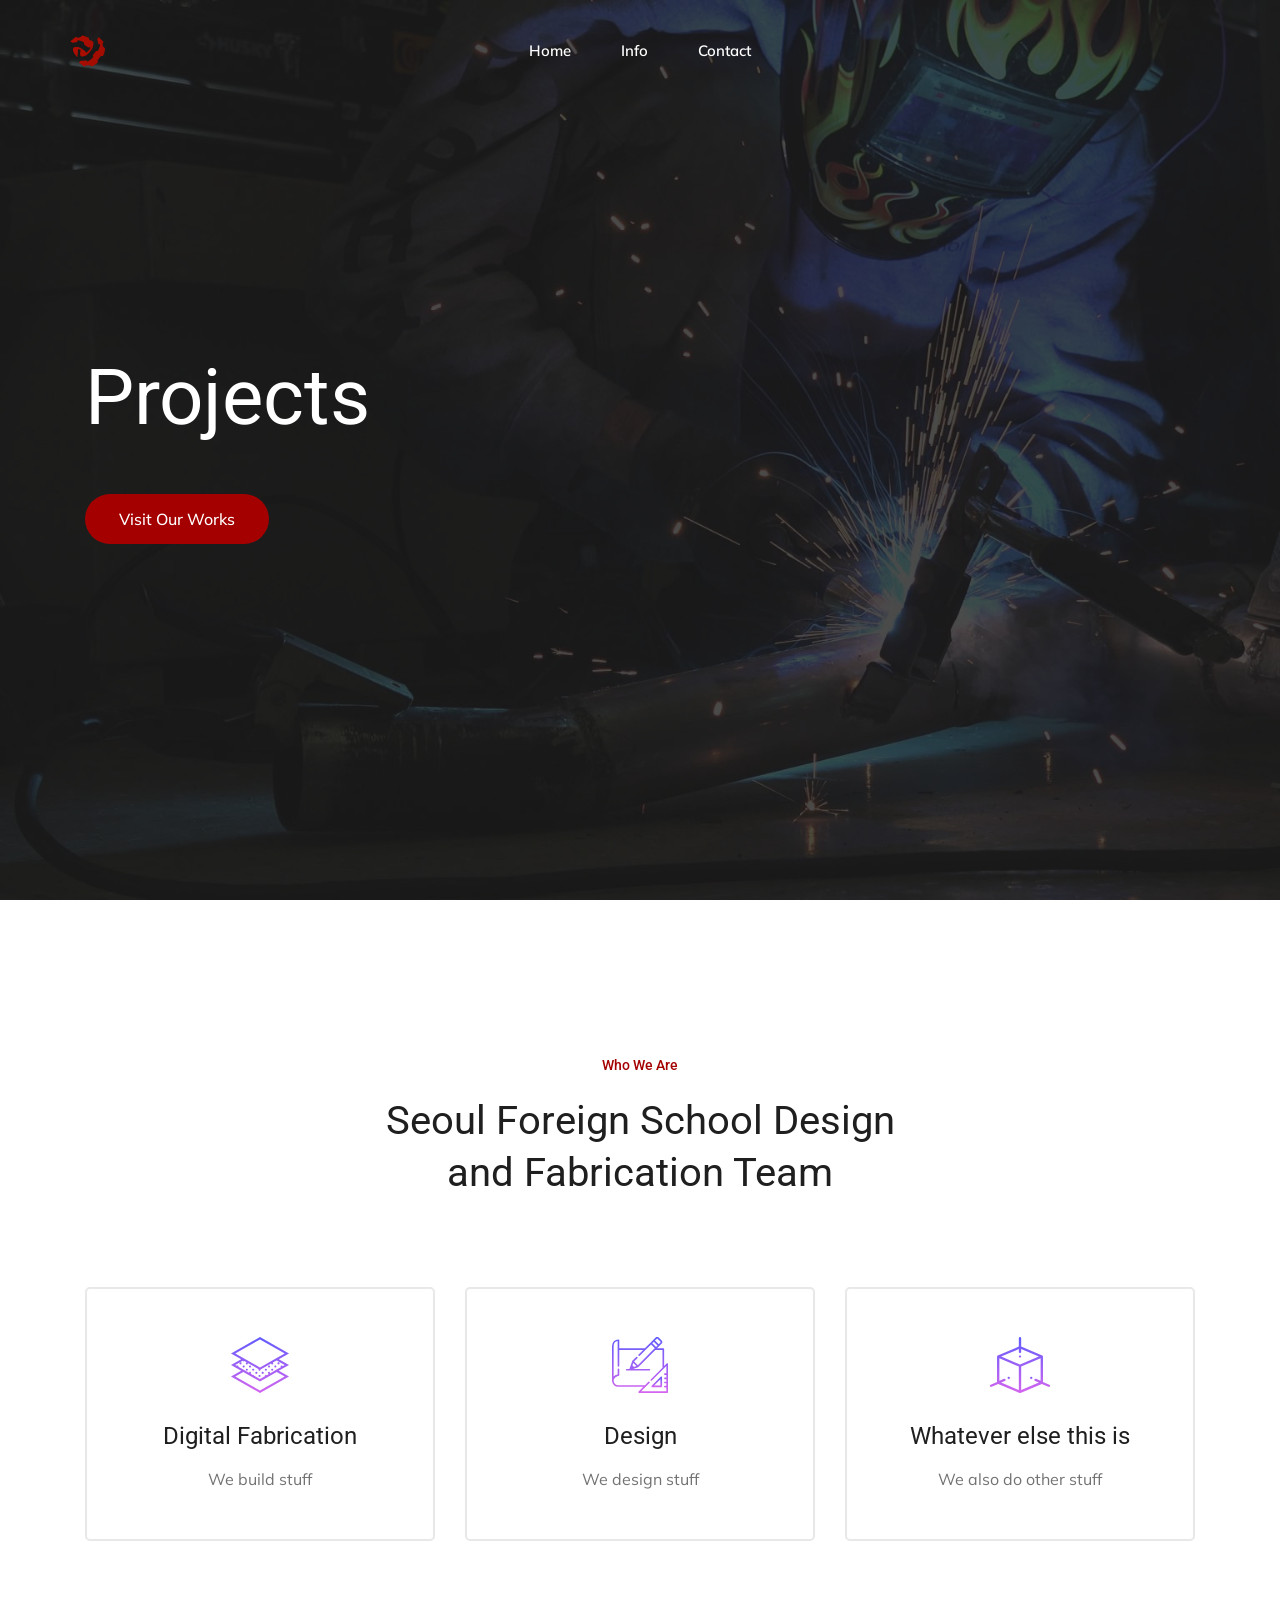
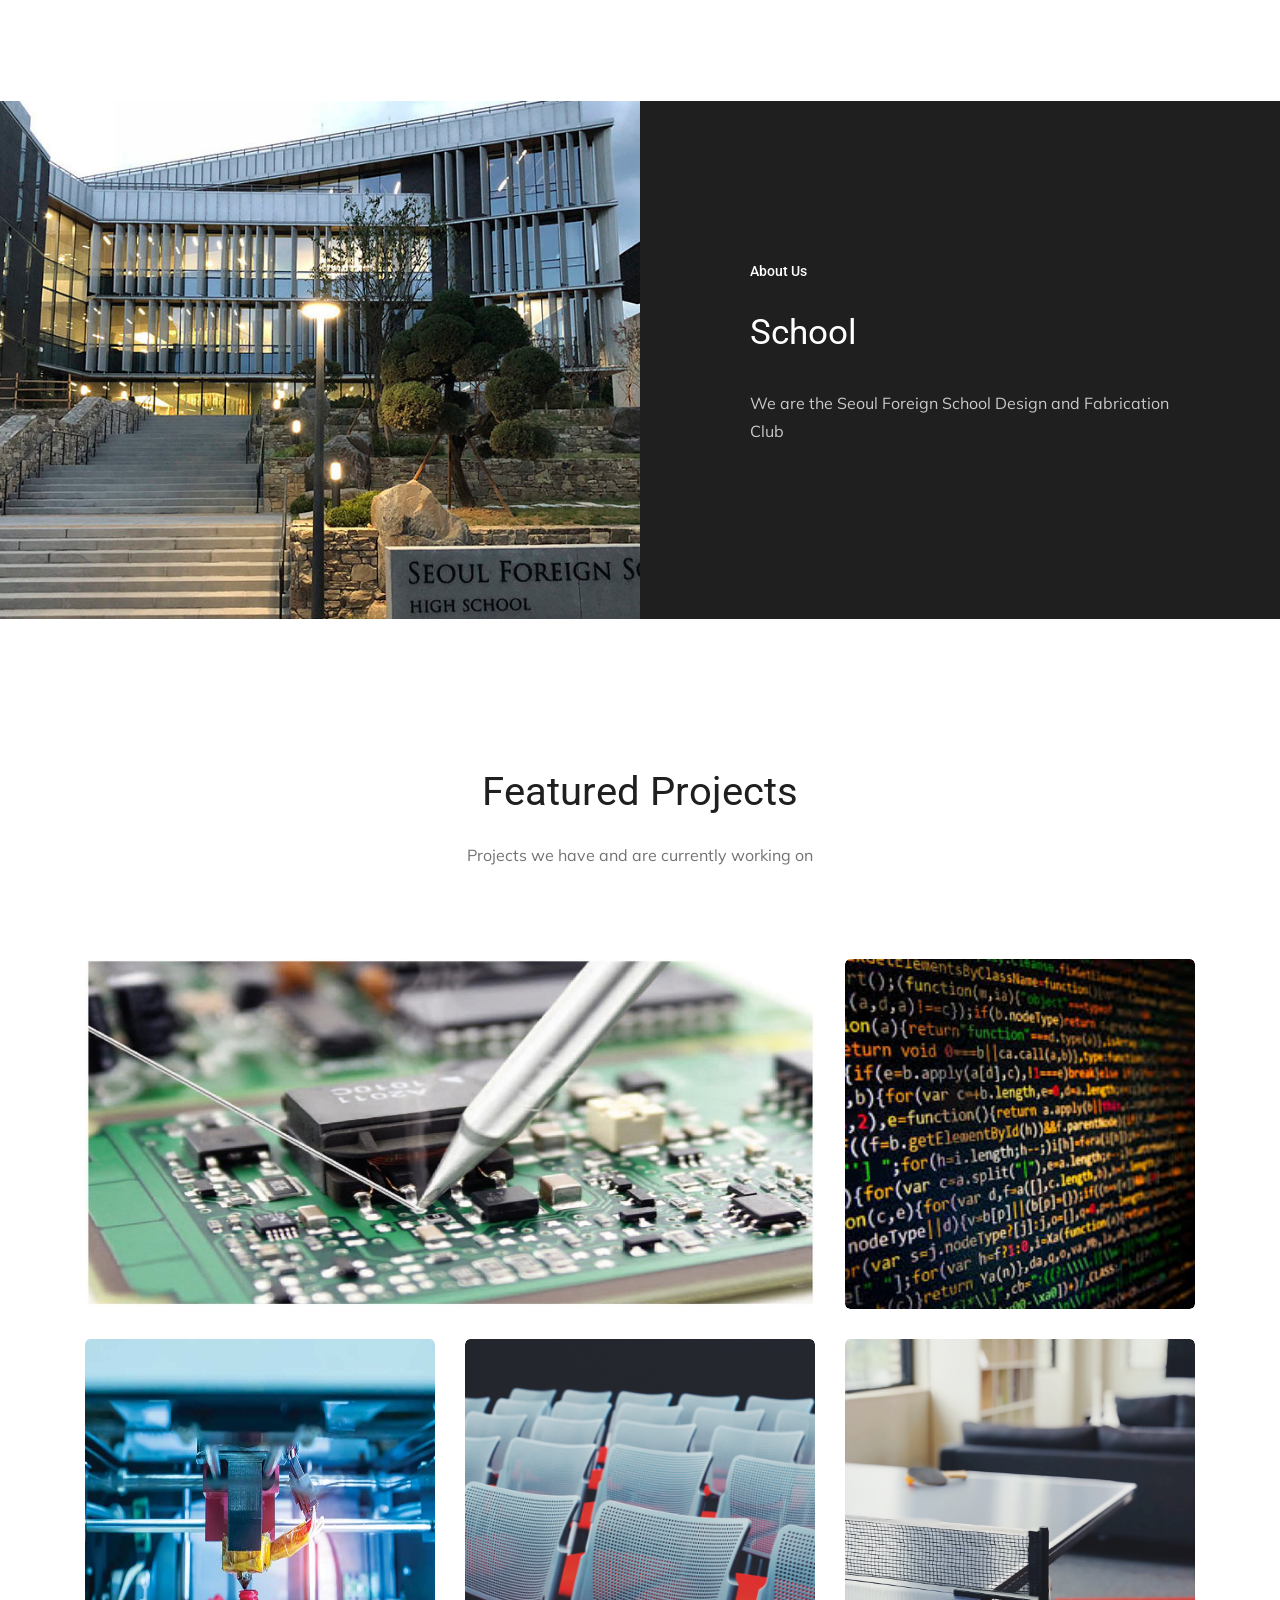
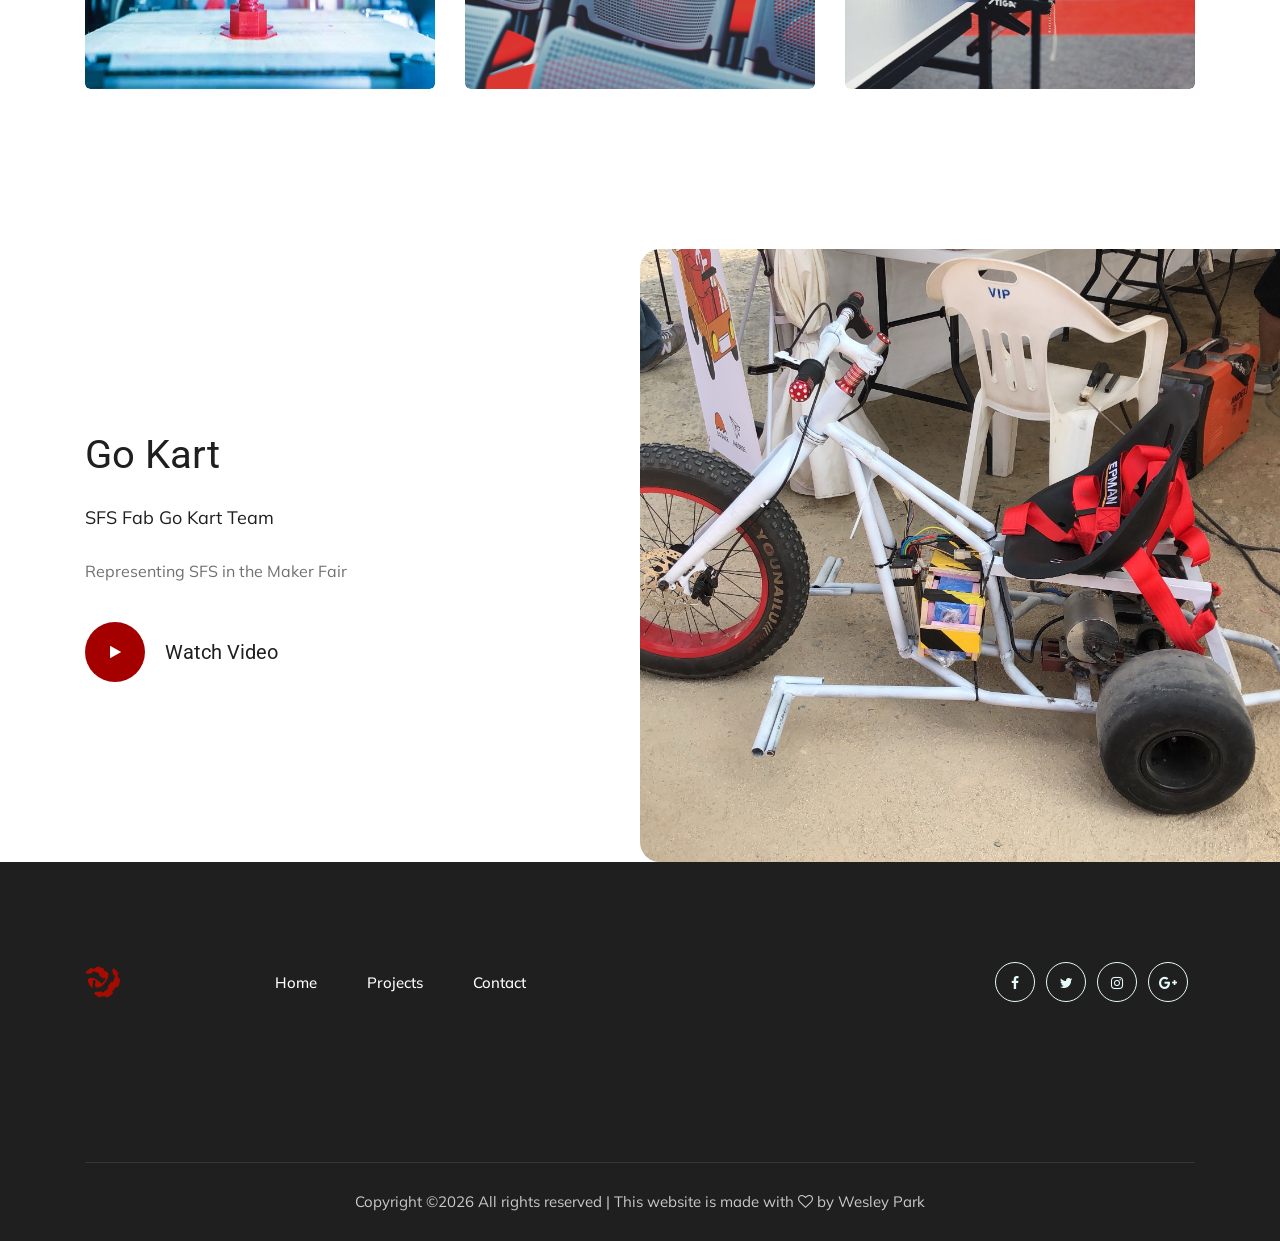
==== index.html @ 3043eeb4 "Some more adjustments" ====
<!doctype html>
<html class="no-js" lang="zxx">

<head>
    <meta charset="utf-8">
    <meta http-equiv="x-ua-compatible" content="ie=edge">
    <title>SFS Fabrication</title>
    <meta name="description" content="">
    <meta name="viewport" content="width=device-width, initial-scale=1">


    <!-- CSS here -->
    <link rel="stylesheet" href="css/bootstrap.min.css">
    <link rel="stylesheet" href="css/font-awesome.min.css">
    <link rel="stylesheet" href="css/themify-icons.css">
    <link rel="stylesheet" href="css/nice-select.css">
    <link rel="stylesheet" href="css/flaticon.css">
    <link rel="stylesheet" href="css/gijgo.css">
    <link rel="stylesheet" href="css/animate.min.css">
    <link rel="stylesheet" href="css/slick.css">
    <link rel="stylesheet" href="css/slicknav.css">
    <link rel="stylesheet" href="css/style.css">
    <!-- <link rel="stylesheet" href="css/responsive.css"> -->
</head>

<body>
    <!--[if lte IE 9]>
            <p class="browserupgrade">You are using an <strong>outdated</strong> browser. Please <a href="https://browsehappy.com/">upgrade your browser</a> to improve your experience and security.</p>
        <![endif]-->

    <!-- header-start -->
    <header>
        <div class="header-area ">
            <div id="sticky-header" class="main-header-area">
                <div class="container-fluid p-0">
                    <div class="row align-items-center no-gutters">
                        <div class="col-xl-2 col-lg-2">
                            <div class="logo-img">
                                <a href="index.html">
                                    <img src="img/Logo1.png" alt="">
                                </a>
                            </div>
                        </div>
                        <div class="col-xl-8 col-lg-8">
                            <div class="main-menu  d-none d-lg-block text-center">
                                <nav>
                                    <ul id="navigation">
                                        <li><a class="active" href="1.html">Home</a></li>
                                        <li><a href="index.html">Info</a></li>
                                        <li><a href="contact.html">Contact</a></li>
                                    </ul>
                                </nav>
                            </div>
                        </div>

                        <div class="col-12">
                            <div class="mobile_menu d-block d-lg-none"></div>
                        </div>
                    </div>
                </div>
            </div>
        </div>
    </header>
    <!-- header-end -->

    <!-- slider_area_start -->
    <div class="slider_area">
        <div class="single_slider  d-flex align-items-center slider_bg_1 overlay">
            <div class="container">
                <div class="row align-items-center justify-content-start">
                    <div class="col-lg-10 col-md-10">
                        <div class="slider_text">
                            <h3 class="wow fadeInLeft" data-wow-duration="1s" data-wow-delay=".1s">
                                Projects
                            </h3>
                            <a class="boxed-btn3 wow fadeInLeft"  data-wow-duration="1s" data-wow-delay=".2s" href="portfolio.html">Visit Our Works</a>
                        </div>
                    </div>
                </div>
            </div>
        </div>
    </div>
    <!-- slider_area_end -->

    <!-- service_area  -->
    <div class="service_area">
        <div class="container">
            <div class="row justify-content-center">
                <div class="col-lg-6">
                    <div class="section_title text-center mb-70">
                        <span class="wow fadeInUp" data-wow-duration="1s" data-wow-delay=".1s" >Who we are</span>
                        <h3 class="wow fadeInUp" data-wow-duration="1.2s" data-wow-delay=".2s">Seoul Foreign School Design and Fabrication Team</h3>
                    </div>
                </div>
            </div>
            <div class="row">
                <div class="col-xl-4 col-md-4">
                    <div class="single_service text-center wow fadeInLeft" data-wow-duration="1.2s" data-wow-delay=".4s">
                        <div class="icon">
                            <img src="img/svg_icon/1.svg" alt="">
                        </div>
                        <h3>Digital Fabrication</h3>
                        <p>We build stuff</p>
                    </div>
                </div>
                <div class="col-xl-4 col-md-4">
                    <div class="single_service text-center wow fadeInUp" data-wow-duration="1s" data-wow-delay=".3s">
                        <div class="icon">
                            <img src="img/svg_icon/2.svg" alt="">
                        </div>
                        <h3>Design</h3>
                        <p>We design stuff</p>
                    </div>
                </div>
                <div class="col-xl-4 col-md-4">
                    <div class="single_service text-center wow fadeInRight" data-wow-duration="1.2s" data-wow-delay=".4s">
                        <div class="icon">
                            <img src="img/svg_icon/3.svg" alt="">
                        </div>
                        <h3>Whatever else this is</h3>
                        <p>We also do other stuff</p>
                    </div>
                </div>
            </div>
        </div>
    </div>
    <!--/ service_area  -->

    <div class="about_area">
        <div class="container">
            <div class="row justify-content-end">
                <div class="col-lg-5 offset-lg-1">
                    <div class="about_info">
                        <div class="section_title white_text">
                            <span class="wow fadeInUp" data-wow-duration="1s" data-wow-delay=".3s">About Us</span>
                            <h3 class="wow fadeInUp" data-wow-duration="1s" data-wow-delay=".4s">School</h3>
                            <p class="mid_text wow fadeInUp" data-wow-duration="1s" data-wow-delay=".5s">We are the Seoul Foreign School Design and Fabrication Club</p>
                        </div>
                    </div>
                </div>
            </div>
        </div>
    </div>

    <!-- portfolio_image_area  -->
    <div class="portfolio_image_area">
        <div class="container">
            <div class="row justify-content-center">
                <div class="col-lg-6">
                    <div class="section_title text-center mb-90">
                        <h3 class="wow fadeInUp" data-wow-duration="1s" data-wow-delay=".3s">Featured Projects</h3>
                        <p class="wow fadeInUp" data-wow-duration="1s" data-wow-delay=".4s">Projects we have and are currently working on</p>
                    </div>
                </div>
            </div>
            <div class="row">
                <div class="col-lg-8 col-md-12">
                    <div class="single_Portfolio wow fadeInUp" data-wow-duration="1s" data-wow-delay=".3s">
                        <div class="portfolio_thumb">
                            <img src="img/portfolio/1.jpg" alt="">
                        </div>
                        <div class="portfolio_hover">
                            <div class="title">
                                <span>Project 1</span>
                                    <h3>What we have been doing</h3>
                            </div>
                        </div>
                    </div>
                </div>
                <div class="col-lg-4 col-md-6">
                    <div class="single_Portfolio wow fadeInUp" data-wow-duration="1s" data-wow-delay=".4s">
                        <div class="portfolio_thumb">
                            <img src="img/portfolio/2.jpeg" alt="">
                        </div>
                        <div class="portfolio_hover">
                            <div class="title">
                                <span>Project 2</span>
                                    <h3>What we have been doing</h3>
                            </div>
                        </div>
                    </div>
                </div>
                <div class="col-lg-4 col-md-6 col-lg-4">
                    <div class="single_Portfolio wow fadeInUp" data-wow-duration="1s" data-wow-delay=".5s">
                        <div class="portfolio_thumb">
                            <img src="img/portfolio/3.jpg" alt="">
                        </div>
                        <div class="portfolio_hover">
                            <div class="title">
                                <span>Project 3</span>
                                    <h3>What we have been doing</h3>
                            </div>
                        </div>
                    </div>
                </div>
                <div class="col-lg-4 col-md-6 col-lg-4">
                    <div class="single_Portfolio wow fadeInUp" data-wow-duration="1s" data-wow-delay=".6s">
                        <div class="portfolio_thumb">
                            <img src="img/portfolio/4.png" alt="">
                        </div>
                        <div class="portfolio_hover">
                            <div class="title">
                                <span>Project 4</span>
                                    <h3>What we have been doing</h3>
                            </div>
                        </div>
                    </div>
                </div>
                <div class="col-lg-4 col-md-6 col-lg-4">
                    <div class="single_Portfolio wow fadeInUp" data-wow-duration="1s" data-wow-delay=".7s">
                        <div class="portfolio_thumb">
                            <img src="img/portfolio/5.png" alt="">
                        </div>
                        <div class="portfolio_hover">
                            <div class="title">
                                <span>Project 5</span>
                                    <h3>What we have been doing</h3>
                            </div>
                        </div>
                    </div>
                </div>
            </div>
        </div>
    </div>
    <!--/ portfolio_image_area  -->

    <div class="how_we_work_area">
        <div class="container">
            <div class="row">
                <div class="col-lg-5">
                    <div class="work_info">
                        <div class="section_title">
                            <h3 class="wow fadeInLeft" data-wow-duration="1s" data-wow-delay=".3s">Go Kart</h3>
                            <p class="mid_text wow fadeInLeft" data-wow-duration="1s" data-wow-delay=".4s">SFS Fab Go Kart Team</p>
                            <p class="last_p wow fadeInRight" data-wow-duration="1s" data-wow-delay=".5s">Representing SFS in the Maker Fair</p>
                        </div>
                        <div class="video_watch d-flex align-items-center">
                            <div class="play_btn wow fadeInUp" data-wow-duration="1s" data-wow-delay=".6s">
                                <a href="https://www.youtube.com/watch?v=D7tF-cY2M9o" class="video_icon popup-video"> <i class="fa fa-play"></i> </a>
                            </div>
                           <span class="wow fadeInLeft" data-wow-duration="1s" data-wow-delay=".7s"> Watch Video</span>
                        </div>
                    </div>
                </div>
            </div>
        </div>
    </div>



    <!-- footer start -->
    <footer class="footer">
        <div class="footer_top">
            <div class="container">
                <div class="row align-items-center">
                    <div class="col-lg-2 col-md-3">
                        <div class="footer_logo wow fadeInRight" data-wow-duration="1s" data-wow-delay=".3s">
                            <a href="index.html">
                                <img src="img/Logo1.png" alt="">
                            </a>
                        </div>
                    </div>
                    <div class="col-xl-7 col-lg-7 col-md-9">
                        <div class="menu_links">
                            <ul>
                                <li><a class="wow fadeInDown" data-wow-duration="1s" data-wow-delay=".2s" href="#">Home</a class="wow fadeInUp" data-wow-duration="1s" data-wow-delay=".3s"></li>
                                <li><a class="wow fadeInDown" data-wow-duration="1s" data-wow-delay=".4s" href="#">Projects</a></li>
                                <li><a class="wow fadeInDown" data-wow-duration="1s" data-wow-delay="1.1s" href="#">Contact</a></li>
                            </ul>
                        </div>
                    </div>
                    <div class="col-lg-3 col-md-12">
                        <div class="socail_links">
                            <ul>
                                <li><a class="wow fadeInUp" data-wow-duration="1s" data-wow-delay=".3s" href="#"> <i class="fa fa-facebook"></i> </a></li>
                                <li><a class="wow fadeInUp" data-wow-duration="1s" data-wow-delay=".4s" href="#"> <i class="fa fa-twitter"></i> </a></li>
                                <li><a class="wow fadeInUp" data-wow-duration="1s" data-wow-delay=".5s" href="#"> <i class="fa fa-instagram"></i> </a></li>
                                <li><a class="wow fadeInUp" data-wow-duration="1s" data-wow-delay=".6s" href="#"> <i class="fa fa-google-plus"></i> </a></li>
                            </ul>
                        </div>
                    </div>
                </div>
            </div>
        </div>
        <div class="copy-right_text">
            <div class="container">
                <div class="footer_border"></div>
                <div class="row">
                    <div class="col-xl-12">
                        <p class="copy_right text-center wow fadeInUp" data-wow-duration="1s" data-wow-delay="1.3s">
Copyright &copy;<script>document.write(new Date().getFullYear());</script> All rights reserved | This website is made with <i class="fa fa-heart-o" aria-hidden="true"></i> by Wesley Park</a>
                        </p>
                    </div>
                </div>
            </div>
        </div>
    </footer>


</body>

</html>
---- css/themify-icons.css ----
@font-face {
	font-family: 'themify';
	src:url('../fonts/themify.eot?-fvbane');
	src:url('../fonts/themify.eot?#iefix-fvbane') format('embedded-opentype'),
		url('../fonts/themify.woff?-fvbane') format('woff'),
		url('../fonts/themify.ttf?-fvbane') format('truetype'),
		url('../fonts/themify.svg?-fvbane#themify') format('svg');
	font-weight: normal;
	font-style: normal;
}

[class^="ti-"], [class*=" ti-"] {
	font-family: 'themify';
	/* speak: none; */
	font-style: normal;
	font-weight: normal;
	font-variant: normal;
	text-transform: none;
	line-height: 1;

	/* Better Font Rendering =========== */
	-webkit-font-smoothing: antialiased;
	-moz-osx-font-smoothing: grayscale;
}

.ti-wand:before {
	content: "\e600";
}
.ti-volume:before {
	content: "\e601";
}
.ti-user:before {
	content: "\e602";
}
.ti-unlock:before {
	content: "\e603";
}
.ti-unlink:before {
	content: "\e604";
}
.ti-trash:before {
	content: "\e605";
}
.ti-thought:before {
	content: "\e606";
}
.ti-target:before {
	content: "\e607";
}
.ti-tag:before {
	content: "\e608";
}
.ti-tablet:before {
	content: "\e609";
}
.ti-star:before {
	content: "\e60a";
}
.ti-spray:before {
	content: "\e60b";
}
.ti-signal:before {
	content: "\e60c";
}
.ti-shopping-cart:before {
	content: "\e60d";
}
.ti-shopping-cart-full:before {
	content: "\e60e";
}
.ti-settings:before {
	content: "\e60f";
}
.ti-search:before {
	content: "\e610";
}
.ti-zoom-in:before {
	content: "\e611";
}
.ti-zoom-out:before {
	content: "\e612";
}
.ti-cut:before {
	content: "\e613";
}
.ti-ruler:before {
	content: "\e614";
}
.ti-ruler-pencil:before {
	content: "\e615";
}
.ti-ruler-alt:before {
	content: "\e616";
}
.ti-bookmark:before {
	content: "\e617";
}
.ti-bookmark-alt:before {
	content: "\e618";
}
.ti-reload:before {
	content: "\e619";
}
.ti-plus:before {
	content: "\e61a";
}
.ti-pin:before {
	content: "\e61b";
}
.ti-pencil:before {
	content: "\e61c";
}
.ti-pencil-alt:before {
	content: "\e61d";
}
.ti-paint-roller:before {
	content: "\e61e";
}
.ti-paint-bucket:before {
	content: "\e61f";
}
.ti-na:before {
	content: "\e620";
}
.ti-mobile:before {
	content: "\e621";
}
.ti-minus:before {
	content: "\e622";
}
.ti-medall:before {
	content: "\e623";
}
.ti-medall-alt:before {
	content: "\e624";
}
.ti-marker:before {
	content: "\e625";
}
.ti-marker-alt:before {
	content: "\e626";
}
.ti-arrow-up:before {
	content: "\e627";
}
.ti-arrow-right:before {
	content: "\e628";
}
.ti-arrow-left:before {
	content: "\e629";
}
.ti-arrow-down:before {
	content: "\e62a";
}
.ti-lock:before {
	content: "\e62b";
}
.ti-location-arrow:before {
	content: "\e62c";
}
.ti-link:before {
	content: "\e62d";
}
.ti-layout:before {
	content: "\e62e";
}
.ti-layers:before {
	content: "\e62f";
}
.ti-layers-alt:before {
	content: "\e630";
}
.ti-key:before {
	content: "\e631";
}
.ti-import:before {
	content: "\e632";
}
.ti-image:before {
	content: "\e633";
}
.ti-heart:before {
	content: "\e634";
}
.ti-heart-broken:before {
	content: "\e635";
}
.ti-hand-stop:before {
	content: "\e636";
}
.ti-hand-open:before {
	content: "\e637";
}
.ti-hand-drag:before {
	content: "\e638";
}
.ti-folder:before {
	content: "\e639";
}
.ti-flag:before {
	content: "\e63a";
}
.ti-flag-alt:before {
	content: "\e63b";
}
.ti-flag-alt-2:before {
	content: "\e63c";
}
.ti-eye:before {
	content: "\e63d";
}
.ti-export:before {
	content: "\e63e";
}
.ti-exchange-vertical:before {
	content: "\e63f";
}
.ti-desktop:before {
	content: "\e640";
}
.ti-cup:before {
	content: "\e641";
}
.ti-crown:before {
	content: "\e642";
}
.ti-comments:before {
	content: "\e643";
}
.ti-comment:before {
	content: "\e644";
}
.ti-comment-alt:before {
	content: "\e645";
}
.ti-close:before {
	content: "\e646";
}
.ti-clip:before {
	content: "\e647";
}
.ti-angle-up:before {
	content: "\e648";
}
.ti-angle-right:before {
	content: "\e649";
}
.ti-angle-left:before {
	content: "\e64a";
}
.ti-angle-down:before {
	content: "\e64b";
}
.ti-check:before {
	content: "\e64c";
}
.ti-check-box:before {
	content: "\e64d";
}
.ti-camera:before {
	content: "\e64e";
}
.ti-announcement:before {
	content: "\e64f";
}
.ti-brush:before {
	content: "\e650";
}
.ti-briefcase:before {
	content: "\e651";
}
.ti-bolt:before {
	content: "\e652";
}
.ti-bolt-alt:before {
	content: "\e653";
}
.ti-blackboard:before {
	content: "\e654";
}
.ti-bag:before {
	content: "\e655";
}
.ti-move:before {
	content: "\e656";
}
.ti-arrows-vertical:before {
	content: "\e657";
}
.ti-arrows-horizontal:before {
	content: "\e658";
}
.ti-fullscreen:before {
	content: "\e659";
}
.ti-arrow-top-right:before {
	content: "\e65a";
}
.ti-arrow-top-left:before {
	content: "\e65b";
}
.ti-arrow-circle-up:before {
	content: "\e65c";
}
.ti-arrow-circle-right:before {
	content: "\e65d";
}
.ti-arrow-circle-left:before {
	content: "\e65e";
}
.ti-arrow-circle-down:before {
	content: "\e65f";
}
.ti-angle-double-up:before {
	content: "\e660";
}
.ti-angle-double-right:before {
	content: "\e661";
}
.ti-angle-double-left:before {
	content: "\e662";
}
.ti-angle-double-down:before {
	content: "\e663";
}
.ti-zip:before {
	content: "\e664";
}
.ti-world:before {
	content: "\e665";
}
.ti-wheelchair:before {
	content: "\e666";
}
.ti-view-list:before {
	content: "\e667";
}
.ti-view-list-alt:before {
	content: "\e668";
}
.ti-view-grid:before {
	content: "\e669";
}
.ti-uppercase:before {
	content: "\e66a";
}
.ti-upload:before {
	content: "\e66b";
}
.ti-underline:before {
	content: "\e66c";
}
.ti-truck:before {
	content: "\e66d";
}
.ti-timer:before {
	content: "\e66e";
}
.ti-ticket:before {
	content: "\e66f";
}
.ti-thumb-up:before {
	content: "\e670";
}
.ti-thumb-down:before {
	content: "\e671";
}
.ti-text:before {
	content: "\e672";
}
.ti-stats-up:before {
	content: "\e673";
}
.ti-stats-down:before {
	content: "\e674";
}
.ti-split-v:before {
	content: "\e675";
}
.ti-split-h:before {
	content: "\e676";
}
.ti-smallcap:before {
	content: "\e677";
}
.ti-shine:before {
	content: "\e678";
}
.ti-shift-right:before {
	content: "\e679";
}
.ti-shift-left:before {
	content: "\e67a";
}
.ti-shield:before {
	content: "\e67b";
}
.ti-notepad:before {
	content: "\e67c";
}
.ti-server:before {
	content: "\e67d";
}
.ti-quote-right:before {
	content: "\e67e";
}
.ti-quote-left:before {
	content: "\e67f";
}
.ti-pulse:before {
	content: "\e680";
}
.ti-printer:before {
	content: "\e681";
}
.ti-power-off:before {
	content: "\e682";
}
.ti-plug:before {
	content: "\e683";
}
.ti-pie-chart:before {
	content: "\e684";
}
.ti-paragraph:before {
	content: "\e685";
}
.ti-panel:before {
	content: "\e686";
}
.ti-package:before {
	content: "\e687";
}
.ti-music:before {
	content: "\e688";
}
.ti-music-alt:before {
	content: "\e689";
}
.ti-mouse:before {
	content: "\e68a";
}
.ti-mouse-alt:before {
	content: "\e68b";
}
.ti-money:before {
	content: "\e68c";
}
.ti-microphone:before {
	content: "\e68d";
}
.ti-menu:before {
	content: "\e68e";
}
.ti-menu-alt:before {
	content: "\e68f";
}
.ti-map:before {
	content: "\e690";
}
.ti-map-alt:before {
	content: "\e691";
}
.ti-loop:before {
	content: "\e692";
}
.ti-location-pin:before {
	content: "\e693";
}
.ti-list:before {
	content: "\e694";
}
.ti-light-bulb:before {
	content: "\e695";
}
.ti-Italic:before {
	content: "\e696";
}
.ti-info:before {
	content: "\e697";
}
.ti-infinite:before {
	content: "\e698";
}
.ti-id-badge:before {
	content: "\e699";
}
.ti-hummer:before {
	content: "\e69a";
}
.ti-home:before {
	content: "\e69b";
}
.ti-help:before {
	content: "\e69c";
}
.ti-headphone:before {
	content: "\e69d";
}
.ti-harddrives:before {
	content: "\e69e";
}
.ti-harddrive:before {
	content: "\e69f";
}
.ti-gift:before {
	content: "\e6a0";
}
.ti-game:before {
	content: "\e6a1";
}
.ti-filter:before {
	content: "\e6a2";
}
.ti-files:before {
	content: "\e6a3";
}
.ti-file:before {
	content: "\e6a4";
}
.ti-eraser:before {
	content: "\e6a5";
}
.ti-envelope:before {
	content: "\e6a6";
}
.ti-download:before {
	content: "\e6a7";
}
.ti-direction:before {
	content: "\e6a8";
}
.ti-direction-alt:before {
	content: "\e6a9";
}
.ti-dashboard:before {
	content: "\e6aa";
}
.ti-control-stop:before {
	content: "\e6ab";
}
.ti-control-shuffle:before {
	content: "\e6ac";
}
.ti-control-play:before {
	content: "\e6ad";
}
.ti-control-pause:before {
	content: "\e6ae";
}
.ti-control-forward:before {
	content: "\e6af";
}
.ti-control-backward:before {
	content: "\e6b0";
}
.ti-cloud:before {
	content: "\e6b1";
}
.ti-cloud-up:before {
	content: "\e6b2";
}
.ti-cloud-down:before {
	content: "\e6b3";
}
.ti-clipboard:before {
	content: "\e6b4";
}
.ti-car:before {
	content: "\e6b5";
}
.ti-calendar:before {
	content: "\e6b6";
}
.ti-book:before {
	content: "\e6b7";
}
.ti-bell:before {
	content: "\e6b8";
}
.ti-basketball:before {
	content: "\e6b9";
}
.ti-bar-chart:before {
	content: "\e6ba";
}
.ti-bar-chart-alt:before {
	content: "\e6bb";
}
.ti-back-right:before {
	content: "\e6bc";
}
.ti-back-left:before {
	content: "\e6bd";
}
.ti-arrows-corner:before {
	content: "\e6be";
}
.ti-archive:before {
	content: "\e6bf";
}
.ti-anchor:before {
	content: "\e6c0";
}
.ti-align-right:before {
	content: "\e6c1";
}
.ti-align-left:before {
	content: "\e6c2";
}
.ti-align-justify:before {
	content: "\e6c3";
}
.ti-align-center:before {
	content: "\e6c4";
}
.ti-alert:before {
	content: "\e6c5";
}
.ti-alarm-clock:before {
	content: "\e6c6";
}
.ti-agenda:before {
	content: "\e6c7";
}
.ti-write:before {
	content: "\e6c8";
}
.ti-window:before {
	content: "\e6c9";
}
.ti-widgetized:before {
	content: "\e6ca";
}
.ti-widget:before {
	content: "\e6cb";
}
.ti-widget-alt:before {
	content: "\e6cc";
}
.ti-wallet:before {
	content: "\e6cd";
}
.ti-video-clapper:before {
	content: "\e6ce";
}
.ti-video-camera:before {
	content: "\e6cf";
}
.ti-vector:before {
	content: "\e6d0";
}
.ti-themify-logo:before {
	content: "\e6d1";
}
.ti-themify-favicon:before {
	content: "\e6d2";
}
.ti-themify-favicon-alt:before {
	content: "\e6d3";
}
.ti-support:before {
	content: "\e6d4";
}
.ti-stamp:before {
	content: "\e6d5";
}
.ti-split-v-alt:before {
	content: "\e6d6";
}
.ti-slice:before {
	content: "\e6d7";
}
.ti-shortcode:before {
	content: "\e6d8";
}
.ti-shift-right-alt:before {
	content: "\e6d9";
}
.ti-shift-left-alt:before {
	content: "\e6da";
}
.ti-ruler-alt-2:before {
	content: "\e6db";
}
.ti-receipt:before {
	content: "\e6dc";
}
.ti-pin2:before {
	content: "\e6dd";
}
.ti-pin-alt:before {
	content: "\e6de";
}
.ti-pencil-alt2:before {
	content: "\e6df";
}
.ti-palette:before {
	content: "\e6e0";
}
.ti-more:before {
	content: "\e6e1";
}
.ti-more-alt:before {
	content: "\e6e2";
}
.ti-microphone-alt:before {
	content: "\e6e3";
}
.ti-magnet:before {
	content: "\e6e4";
}
.ti-line-double:before {
	content: "\e6e5";
}
.ti-line-dotted:before {
	content: "\e6e6";
}
.ti-line-dashed:before {
	content: "\e6e7";
}
.ti-layout-width-full:before {
	content: "\e6e8";
}
.ti-layout-width-default:before {
	content: "\e6e9";
}
.ti-layout-width-default-alt:before {
	content: "\e6ea";
}
.ti-layout-tab:before {
	content: "\e6eb";
}
.ti-layout-tab-window:before {
	content: "\e6ec";
}
.ti-layout-tab-v:before {
	content: "\e6ed";
}
.ti-layout-tab-min:before {
	content: "\e6ee";
}
.ti-layout-slider:before {
	content: "\e6ef";
}
.ti-layout-slider-alt:before {
	content: "\e6f0";
}
.ti-layout-sidebar-right:before {
	content: "\e6f1";
}
.ti-layout-sidebar-none:before {
	content: "\e6f2";
}
.ti-layout-sidebar-left:before {
	content: "\e6f3";
}
.ti-layout-placeholder:before {
	content: "\e6f4";
}
.ti-layout-menu:before {
	content: "\e6f5";
}
.ti-layout-menu-v:before {
	content: "\e6f6";
}
.ti-layout-menu-separated:before {
	content: "\e6f7";
}
.ti-layout-menu-full:before {
	content: "\e6f8";
}
.ti-layout-media-right-alt:before {
	content: "\e6f9";
}
.ti-layout-media-right:before {
	content: "\e6fa";
}
.ti-layout-media-overlay:before {
	content: "\e6fb";
}
.ti-layout-media-overlay-alt:before {
	content: "\e6fc";
}
.ti-layout-media-overlay-alt-2:before {
	content: "\e6fd";
}
.ti-layout-media-left-alt:before {
	content: "\e6fe";
}
.ti-layout-media-left:before {
	content: "\e6ff";
}
.ti-layout-media-center-alt:before {
	content: "\e700";
}
.ti-layout-media-center:before {
	content: "\e701";
}
.ti-layout-list-thumb:before {
	content: "\e702";
}
.ti-layout-list-thumb-alt:before {
	content: "\e703";
}
.ti-layout-list-post:before {
	content: "\e704";
}
.ti-layout-list-large-image:before {
	content: "\e705";
}
.ti-layout-line-solid:before {
	content: "\e706";
}
.ti-layout-grid4:before {
	content: "\e707";
}
.ti-layout-grid3:before {
	content: "\e708";
}
.ti-layout-grid2:before {
	content: "\e709";
}
.ti-layout-grid2-thumb:before {
	content: "\e70a";
}
.ti-layout-cta-right:before {
	content: "\e70b";
}
.ti-layout-cta-left:before {
	content: "\e70c";
}
.ti-layout-cta-center:before {
	content: "\e70d";
}
.ti-layout-cta-btn-right:before {
	content: "\e70e";
}
.ti-layout-cta-btn-left:before {
	content: "\e70f";
}
.ti-layout-column4:before {
	content: "\e710";
}
.ti-layout-column3:before {
	content: "\e711";
}
.ti-layout-column2:before {
	content: "\e712";
}
.ti-layout-accordion-separated:before {
	content: "\e713";
}
.ti-layout-accordion-merged:before {
	content: "\e714";
}
.ti-layout-accordion-list:before {
	content: "\e715";
}
.ti-ink-pen:before {
	content: "\e716";
}
.ti-info-alt:before {
	content: "\e717";
}
.ti-help-alt:before {
	content: "\e718";
}
.ti-headphone-alt:before {
	content: "\e719";
}
.ti-hand-point-up:before {
	content: "\e71a";
}
.ti-hand-point-right:before {
	content: "\e71b";
}
.ti-hand-point-left:before {
	content: "\e71c";
}
.ti-hand-point-down:before {
	content: "\e71d";
}
.ti-gallery:before {
	content: "\e71e";
}
.ti-face-smile:before {
	content: "\e71f";
}
.ti-face-sad:before {
	content: "\e720";
}
.ti-credit-card:before {
	content: "\e721";
}
.ti-control-skip-forward:before {
	content: "\e722";
}
.ti-control-skip-backward:before {
	content: "\e723";
}
.ti-control-record:before {
	content: "\e724";
}
.ti-control-eject:before {
	content: "\e725";
}
.ti-comments-smiley:before {
	content: "\e726";
}
.ti-brush-alt:before {
	content: "\e727";
}
.ti-youtube:before {
	content: "\e728";
}
.ti-vimeo:before {
	content: "\e729";
}
.ti-twitter:before {
	content: "\e72a";
}
.ti-time:before {
	content: "\e72b";
}
.ti-tumblr:before {
	content: "\e72c";
}
.ti-skype:before {
	content: "\e72d";
}
.ti-share:before {
	content: "\e72e";
}
.ti-share-alt:before {
	content: "\e72f";
}
.ti-rocket:before {
	content: "\e730";
}
.ti-pinterest:before {
	content: "\e731";
}
.ti-new-window:before {
	content: "\e732";
}
.ti-microsoft:before {
	content: "\e733";
}
.ti-list-ol:before {
	content: "\e734";
}
.ti-linkedin:before {
	content: "\e735";
}
.ti-layout-sidebar-2:before {
	content: "\e736";
}
.ti-layout-grid4-alt:before {
	content: "\e737";
}
.ti-layout-grid3-alt:before {
	content: "\e738";
}
.ti-layout-grid2-alt:before {
	content: "\e739";
}
.ti-layout-column4-alt:before {
	content: "\e73a";
}
.ti-layout-column3-alt:before {
	content: "\e73b";
}
.ti-layout-column2-alt:before {
	content: "\e73c";
}
.ti-instagram:before {
	content: "\e73d";
}
.ti-google:before {
	content: "\e73e";
}
.ti-github:before {
	content: "\e73f";
}
.ti-flickr:before {
	content: "\e740";
}
.ti-facebook:before {
	content: "\e741";
}
.ti-dropbox:before {
	content: "\e742";
}
.ti-dribbble:before {
	content: "\e743";
}
.ti-apple:before {
	content: "\e744";
}
.ti-android:before {
	content: "\e745";
}
.ti-save:before {
	content: "\e746";
}
.ti-save-alt:before {
	content: "\e747";
}
.ti-yahoo:before {
	content: "\e748";
}
.ti-wordpress:before {
	content: "\e749";
}
.ti-vimeo-alt:before {
	content: "\e74a";
}
.ti-twitter-alt:before {
	content: "\e74b";
}
.ti-tumblr-alt:before {
	content: "\e74c";
}
.ti-trello:before {
	content: "\e74d";
}
.ti-stack-overflow:before {
	content: "\e74e";
}
.ti-soundcloud:before {
	content: "\e74f";
}
.ti-sharethis:before {
	content: "\e750";
}
.ti-sharethis-alt:before {
	content: "\e751";
}
.ti-reddit:before {
	content: "\e752";
}
.ti-pinterest-alt:before {
	content: "\e753";
}
.ti-microsoft-alt:before {
	content: "\e754";
}
.ti-linux:before {
	content: "\e755";
}
.ti-jsfiddle:before {
	content: "\e756";
}
.ti-joomla:before {
	content: "\e757";
}
.ti-html5:before {
	content: "\e758";
}
.ti-flickr-alt:before {
	content: "\e759";
}
.ti-email:before {
	content: "\e75a";
}
.ti-drupal:before {
	content: "\e75b";
}
.ti-dropbox-alt:before {
	content: "\e75c";
}
.ti-css3:before {
	content: "\e75d";
}
.ti-rss:before {
	content: "\e75e";
}
.ti-rss-alt:before {
	content: "\e75f";
}
---- css/nice-select.css ----
.nice-select {
  -webkit-tap-highlight-color: transparent;
  background-color: #fff;
  border-radius: 5px;
  border: solid 1px #e8e8e8;
  box-sizing: border-box;
  clear: both;
  cursor: pointer;
  display: block;
  float: left;
  font-family: inherit;
  font-size: 14px;
  font-weight: normal;
  height: 42px;
  line-height: 40px;
  outline: none;
  padding-left: 18px;
  padding-right: 30px;
  position: relative;
  text-align: left !important;
  -webkit-transition: all 0.2s ease-in-out;
  transition: all 0.2s ease-in-out;
  -webkit-user-select: none;
     -moz-user-select: none;
      -ms-user-select: none;
          user-select: none;
  white-space: nowrap;
  width: auto; }
  .nice-select:hover {
    border-color: #dbdbdb; }
  .nice-select:active, .nice-select.open, .nice-select:focus {
    border-color: #999; }


  .nice-select.disabled {
    border-color: #ededed;
    color: #999;
    pointer-events: none; }
    .nice-select.disabled:after {
      border-color: #cccccc; }
  .nice-select.wide {
    width: 100%; }
    .nice-select.wide .list {
      left: 0 !important;
      right: 0 !important; }
  .nice-select.right {
    float: right; }
    .nice-select.right .list {
      left: auto;
      right: 0; }
  .nice-select.small {
    font-size: 12px;
    height: 36px;
    line-height: 34px; }
    .nice-select.small:after {
      height: 4px;
      width: 4px; }
    .nice-select.small .option {
      line-height: 34px;
      min-height: 34px; }
  .nice-select .list {
    background-color: #fff;
    border-radius: 5px;
    box-shadow: 0 0 0 1px rgba(68, 68, 68, 0.11);
    box-sizing: border-box;
    margin-top: 4px;
    opacity: 0;
    overflow: hidden;
    padding: 0;
    pointer-events: none;
    position: absolute;
    top: 100%;
    left: 0;
    -webkit-transform-origin: 50% 0;
        -ms-transform-origin: 50% 0;
            transform-origin: 50% 0;
    -webkit-transform: scale(0.75) translateY(-21px);
        -ms-transform: scale(0.75) translateY(-21px);
            transform: scale(0.75) translateY(-21px);
    -webkit-transition: all 0.2s cubic-bezier(0.5, 0, 0, 1.25), opacity 0.15s ease-out;
    transition: all 0.2s cubic-bezier(0.5, 0, 0, 1.25), opacity 0.15s ease-out;
    z-index: 9; }
    .nice-select .list:hover .option:not(:hover) {
      background-color: transparent !important; }
  .nice-select .option {
    cursor: pointer;
    font-weight: 400;
    line-height: 40px;
    list-style: none;
    min-height: 40px;
    outline: none;
    padding-left: 18px;
    padding-right: 29px;
    text-align: left;
    -webkit-transition: all 0.2s;
    transition: all 0.2s; }
    .nice-select .option:hover, .nice-select .option.focus, .nice-select .option.selected.focus {
      background-color: #f6f6f6; }
    .nice-select .option.selected {
      font-weight: bold; }
    .nice-select .option.disabled {
      background-color: transparent;
      color: #999;
      cursor: default; }

.no-csspointerevents .nice-select .list {
  display: none; }

.no-csspointerevents .nice-select.open .list {
  display: block; }





  /* ,,,,,,,,,,,,,,,, */


  .nice-select:after {
    content: "\e64b";
    display: block;
    height: 5px;
    margin-top: -5px;
    pointer-events: none;
    position: absolute;
    right: 30px;
    top: 8px;
    transition: all 0.15s ease-in-out;
    width: 5px;
    font-family: 'themify';
    color: #ddd; }

    .nice-select.open:after {
 }
    .nice-select.open .list {
      opacity: 1;
      pointer-events: auto;
      -webkit-transform: scale(1) translateY(0);
          -ms-transform: scale(1) translateY(0);
              transform: scale(1) translateY(0); }
---- css/flaticon.css ----
/*
  	Flaticon icon font: Flaticon
  	Creation date: 07/09/2019 08:07
  	*/

	  @font-face {
		font-family: "Flaticon";
		src: url("../fonts/Flaticon.eot");
		src: url("../fonts/Flaticon.eot");
		src: url("../fonts/Flaticon.eot?#iefix") format("embedded-opentype"),
			 url("../fonts/Flaticon.woff2") format("woff2"),
			 url("../fonts/Flaticon.woff") format("woff"),
			 url("../fonts/Flaticon.ttf") format("truetype"),
			 url("../fonts/Flaticon.svg#Flaticon") format("svg");
		font-weight: normal;
		font-style: normal;
	  }
	  
	  @media screen and (-webkit-min-device-pixel-ratio:0) {
		@font-face {
		  font-family: "Flaticon";
		  src: url("./Flaticon.svg#Flaticon") format("svg");
		}
	  }
	  
	  [class^="flaticon-"]:before, [class*=" flaticon-"]:before,
	  [class^="flaticon-"]:after, [class*=" flaticon-"]:after {   
		font-family: Flaticon;
			  font-size: 20px;
	  font-style: normal;
	  margin-left: 20px;
	  }
	  
	.flaticon-legal-paper:before {
		content: "\e001";
	}
	.flaticon-case:before {
		content: "\e002";
	}
	.flaticon-survey:before {
		content: "\e003";
	}
	.flaticon-bar-chart:before {
		content: "\e004";
	}
	.flaticon-controls:before {
		content: "\e005";
	}
	.flaticon-puzzle:before {
		content: "\e006";
	}
	.flaticon-right:before {
		content: "\e007";
	}
---- css/gijgo.css ----
.gj-button {
    background-color: #f5f5f5;
    border: 1px solid #ddd;
    color: #000;
    border-radius: 3px;
    padding: 6px 10px;
    cursor: pointer;
}

.gj-unselectable {
    -webkit-touch-callout: none;
    -webkit-user-select: none;
    -khtml-user-select: none;
    -moz-user-select: none;
    -ms-user-select: none;
    user-select: none;
}

.gj-row {
    display: -webkit-box;
    display: -ms-flexbox;
    display: flex;
    -ms-flex-wrap: wrap;
    flex-wrap: wrap;
}

.gj-margin-left-5 {
    margin-left: 5px;
}

.gj-margin-left-10 {
    margin-left: 10px;
}

.gj-width-full {
    width: 100%;
}

.gj-cursor-pointer {
    cursor: pointer;
}

.gj-text-align-center {
    text-align: center;
}

.gj-font-size-16 {
    font-size: 16px;
}

.gj-hidden {
    display: none;
}

/** Material Design */
.gj-button-md {
    background: 0 0;
    border: none;
    border-radius: 2px;
    color: rgba(0, 0, 0, 0.87);
    position: relative;
    height: 36px;
    margin: 0;
    min-width: 64px;
    padding: 0 16px;
    display: inline-block;
    font-family: "Roboto","Helvetica","Arial",sans-serif;
    font-size: 1rem;
    font-weight: 500;
    text-transform: uppercase;
    letter-spacing: 0;
    overflow: hidden;
    will-change: box-shadow;
    transition: box-shadow .2s cubic-bezier(.4,0,1,1),background-color .2s cubic-bezier(.4,0,.2,1),color .2s cubic-bezier(.4,0,.2,1);
    outline: none;
    cursor: pointer;
    text-decoration: none;
    text-align: center;
    line-height: 36px;
    vertical-align: middle;
    overflow: hidden;
    -webkit-user-select: none;
    -moz-user-select: none;
    -ms-user-select: none;
    user-select: none;
}

.gj-button-md:hover {
    background-color: rgba(158,158,158,.2);
}

.gj-button-md:disabled {
    color: rgba(0,0,0,.26);
    background: 0 0;
}

.gj-button-md .material-icons,
.gj-button-md .gj-icon {
    vertical-align: middle;
    /*font-size: 1.3rem;
    margin-right: 4px;*/
}

.gj-button-md.gj-button-md-icon {
    width: 24px;
    height: 31px;
    min-width: 24px;
    padding: 0px;
    display: table;
}

.gj-button-md.gj-button-md-icon .material-icons,
.gj-button-md.gj-button-md-icon .gj-icon {
    display: table-cell;
    margin-right: 0px;
    width: 24px;
    height: 24px;
}

.gj-button-md.active {
    background-color: rgba(158,158,158,.4);
}

.gj-button-md-group {
    position: relative;
    display: inline-block;
    vertical-align: middle;
}

.gj-textbox-md {
    border: none;
    border-bottom: 1px solid rgba(0,0,0,.42);
    display: block;
    font-family: "Helvetica","Arial",sans-serif;
    font-size: 16px;
    line-height: 16px;
    padding: 4px 0px;
    margin: 0;
    width: 100%;
    background: 0 0;
    text-align: left;
    color: rgba(0,0,0,.87);
}

.gj-textbox-md:focus,
.gj-textbox-md:active {
    border-bottom: 2px solid rgba(0,0,0,.42);
    outline: none;
}

.gj-textbox-md::placeholder {
    color: #8e8e8e;
}

.gj-textbox-md:-ms-input-placeholder {
    color: #8e8e8e;
}

.gj-textbox-md::-ms-input-placeholder {
    color: #8e8e8e;
}

.gj-md-spacer-24 {
    min-width: 24px;
    width: 24px;
    display: inline-block;
}

.gj-md-spacer-32 {
    min-width: 32px;
    width: 32px;
    display: inline-block;
}

.gj-modal {
    position: fixed;
    top: 0;
    right: 0;
    bottom: 0;
    left: 0;
    z-index: 1203;
    display: none;
    overflow: hidden;
    -webkit-overflow-scrolling: touch;
    outline: 0;
    background-color: rgba(0, 0, 0, 0.54118);
    transition: 200ms ease opacity;
    will-change: opacity;
}

/* List */
ul.gj-list li [data-role="wrapper"] {
    display: table;
    width: 100%;
}

ul.gj-list li [data-role="checkbox"] {
    display: table-cell;
    vertical-align:middle;
    text-align:center;
}

ul.gj-list li [data-role="image"] {
    display: table-cell;
    vertical-align:middle;
    text-align:center;
}

ul.gj-list li [data-role="display"] {
    display: table-cell;
    vertical-align:middle;
    cursor: pointer;
}

ul.gj-list li [data-role="display"]:empty:before {
  content: "\200b"; /* unicode zero width space character */
}

/* List - Bootstrap */
ul.gj-list-bootstrap {
    padding-left: 0px;
    margin-bottom: 0px;
}

ul.gj-list-bootstrap li {
    padding: 0px;
}

ul.gj-list-bootstrap li [data-role="wrapper"] {
    padding: 0px 10px;
}

ul.gj-list-bootstrap li [data-role="checkbox"] {
    width: 24px;
    padding: 3px;
}

ul.gj-list-bootstrap li [data-role="image"] {
    width: 24px;
    height: 24px;
}

ul.gj-list-bootstrap li [data-role="display"] {
    padding: 8px 0px 8px 4px;
}

.list-group-item.active ul li, .list-group-item.active:focus ul li, .list-group-item.active:hover ul li {
    text-shadow: none;
    color:initial;
}

/* List - Material Design */
ul.gj-list-md {
    padding: 0px;
    list-style: none;
    list-style-type: none;
    line-height: 24px;
    letter-spacing: 0;
    color: #616161; /* Gray 700 */
}

ul.gj-list-md li {
    display: list-item;
    list-style-type: none;
    padding: 0px;
    min-height: unset;
    box-sizing: border-box;
    align-items: center;
    cursor: default;
    overflow: hidden;

    font-family: "Roboto","Helvetica","Arial",sans-serif;
    font-size: 16px;
    font-weight: 400;
    letter-spacing: .04em;
    line-height: 1;
    
    -webkit-flex-direction: row;
    -ms-flex-direction: row;
    flex-direction: row;
    -webkit-flex-wrap: nowrap;
    -ms-flex-wrap: nowrap;
    flex-wrap: nowrap;
}

ul.gj-list-md li [data-role="checkbox"] {
    height: 24px;
    width: 24px;
}

ul.gj-list-md li [data-role="image"] {
    height: 24px;
    width: 24px;
}

ul.gj-list-md li [data-role="display"] {
    padding: 8px 0px 8px 5px;
    order: 0;
    flex-grow: 2;
    text-decoration: none;
    box-sizing: border-box;
    align-items: center;
    text-align: left;
    color: rgba(0,0,0,.87);
}

ul.gj-list-md li.disabled>[data-role="wrapper"]>[data-role="display"] {
    color: #9E9E9E; /* Gray 500 */
}

.gj-list-md-active {
    background: #e0e0e0;
    color: #3f51b5;
}


/* Picker */
.gj-picker {
    position: absolute;
    z-index: 1203;
    background-color: #fff;
}

.gj-picker .selected {
    color: #fff;
}

/* Material Design */
.gj-picker-md {
    font-family: "Roboto","Helvetica","Arial",sans-serif;
    font-size: 16px;
    font-weight: 400;
    letter-spacing: .04em;
    line-height: 1;
    color: rgba(0,0,0,.87);
    border: 1px solid #E0E0E0;
}

.gj-modal .gj-picker-md {
    border: 0px;
}

.gj-picker-md [role="header"] {
    color: rgba(255, 255, 255, 0.54);
    display: flex;
    background: #2196f3;
    align-items: baseline;
    user-select: none;
    justify-content: center;
}

.gj-picker-md [role="footer"] {
    float: right;
    padding: 10px;
}

.gj-picker-md [role="footer"] button.gj-button-md {
    color: #2196f3;
    font-weight: bold;
    font-size: 13px;
}

/* Bootstrap */
.gj-picker-bootstrap {
    border-radius: 4px;
    border: 1px solid #E0E0E0;
}

.gj-picker-bootstrap .selected {
    color: #888;
}

.gj-picker-bootstrap [role="header"] {
    background: #eee;
    color: #AAA;
}
@font-face {
    font-family: 'gijgo-material';
    src: url('../fonts/gijgo-material.eot?235541');
    src: url('../fonts/gijgo-material.eot?235541#iefix') format('embedded-opentype'), url('../fonts/gijgo-material.ttf?235541') format('truetype'), url('../fonts/gijgo-material.woff?235541') format('woff'), url('../fonts/gijgo-material.svg?235541#gijgo-material') format('svg');
    font-weight: normal;
    font-style: normal;
}

.gj-icon {
    /* use !important to prevent issues with browser extensions that change fonts */
    font-family: 'gijgo-material' !important;
    font-size: 24px;
    speak: none;
    font-style: normal;
    font-weight: normal;
    font-variant: normal;
    text-transform: none;
    line-height: 1;
    /* Enable Ligatures ================ */
    letter-spacing: 0;
    -webkit-font-feature-settings: "liga";
    -moz-font-feature-settings: "liga=1";
    -moz-font-feature-settings: "liga";
    -ms-font-feature-settings: "liga" 1;
    font-feature-settings: "liga";
    -webkit-font-variant-ligatures: discretionary-ligatures;
    font-variant-ligatures: discretionary-ligatures;
    /* Better Font Rendering =========== */
    -webkit-font-smoothing: antialiased;
    -moz-osx-font-smoothing: grayscale;
}

.gj-icon.undo:before {
    content: "\e900";
}

.gj-icon.vertical-align-top:before {
    content: "\e901";
}

.gj-icon.vertical-align-center:before {
    content: "\e902";
}

.gj-icon.vertical-align-bottom:before {
    content: "\e903";
}

.gj-icon.arrow-dropup:before {
    content: "\e904";
}

.gj-icon.clock:before {
    content: "\e905";
}

.gj-icon.refresh:before {
    content: "\e906";
}

.gj-icon.last-page:before {
    content: "\e907";
}

.gj-icon.first-page:before {
    content: "\e908";
}

.gj-icon.cancel:before {
    content: "\e909";
}

.gj-icon.clear:before {
    content: "\e90a";
}

.gj-icon.check-circle:before {
    content: "\e90b";
}

.gj-icon.delete:before {
    content: "\e90c";
}

.gj-icon.arrow-upward:before {
    content: "\e90d";
}

.gj-icon.arrow-forward:before {
    content: "\e90e";
}

.gj-icon.arrow-downward:before {
    content: "\e90f";
}

.gj-icon.arrow-back:before {
    content: "\e910";
}

.gj-icon.list-numbered:before {
    content: "\e911";
}

.gj-icon.list-bulleted:before {
    content: "\e912";
}

.gj-icon.indent-increase:before {
    content: "\e913";
}

.gj-icon.indent-decrease:before {
    content: "\e914";
}

.gj-icon.redo:before {
    content: "\e915";
}

.gj-icon.align-right:before {
    content: "\e916";
}

.gj-icon.align-left:before {
    content: "\e917";
}

.gj-icon.align-justify:before {
    content: "\e918";
}

.gj-icon.align-center:before {
    content: "\e919";
}

.gj-icon.strikethrough:before {
    content: "\e91a";
}

.gj-icon.italic:before {
    content: "\e91b";
}

.gj-icon.underlined:before {
    content: "\e91c";
}

.gj-icon.bold:before {
    content: "\e91d";
}

.gj-icon.arrow-dropdown:before {
    content: "\e91e";
}

.gj-icon.done:before {
    content: "\e91f";
}

.gj-icon.pencil:before {
    content: "\e920";
}

.gj-icon.minus:before {
    content: "\e921";
}

.gj-icon.plus:before {
    content: "\e922";
}

.gj-icon.chevron-up:before {
    content: "\e923";
}

.gj-icon.chevron-right:before {
    content: "\e924";
}

.gj-icon.chevron-down:before {
    content: "\e925";
}

.gj-icon.chevron-left:before {
    content: "\e926";
}

.gj-icon.event:before {
    content: "\e927";
}
.gj-draggable {
    cursor: move;
}
.gj-resizable-handle {
    position: absolute;
    font-size: 0.1px;
    display: block;
    -ms-touch-action: none;
    touch-action: none;
    z-index: 1203;
}

.gj-resizable-n {
    cursor: n-resize;
    height: 7px;
    width: 100%;
    top: -5px;
    left: 0;
}
.gj-resizable-e {
    cursor: e-resize;
    width: 7px;
    right: -5px;
    top: 0;
    height: 100%;
}
.gj-resizable-s {
    cursor: s-resize;
    height: 7px;
    width: 100%;
    bottom: -5px;
    left: 0;
}
.gj-resizable-w {
	cursor: w-resize;
	width: 7px;
	left: -5px;
	top: 0;
	height: 100%;
}
.gj-resizable-se {
	cursor: se-resize;
	width: 12px;
	height: 12px;
	right: 1px;
	bottom: 1px;
}
.gj-resizable-sw {
	cursor: sw-resize;
	width: 9px;
	height: 9px;
	left: -5px;
	bottom: -5px;
}
.gj-resizable-nw {
	cursor: nw-resize;
	width: 9px;
	height: 9px;
	left: -5px;
	top: -5px;
}
.gj-resizable-ne {
	cursor: ne-resize;
	width: 9px;
	height: 9px;
	right: -5px;
	top: -5px;
}

.gj-dialog-footer {
    position: absolute;
    bottom: 0px;
    width: 100%;
    margin-top: 0px;
}

.gj-dialog-scrollable [data-role="body"] {
    overflow-x: hidden;
    overflow-y: scroll;
}

/** Bootstrap 3 **/
.gj-dialog-bootstrap {
    overflow: hidden;
    z-index: 1202;
}

.gj-dialog-bootstrap [data-role="title"] {
    display: inline;
}
.gj-dialog-bootstrap [data-role="close"] {
    line-height: 1.42857143;
}

/** Bootstrap 4 **/
.gj-dialog-bootstrap4 {
    overflow: hidden;
    z-index: 1202;
}

.gj-dialog-bootstrap4 [data-role="title"] {
    display: inline;
}
.gj-dialog-bootstrap4 [data-role="close"] {
    line-height: 1.5;
}

/** Material Design **/
.gj-dialog-md {
    background-color: #FFF;
    overflow: hidden;
    border: none;
    box-shadow: 0 11px 15px -7px rgba(0,0,0,.2), 0 24px 38px 3px rgba(0,0,0,.14), 0 9px 46px 8px rgba(0,0,0,.12);
    box-sizing: border-box;
    position: relative;
    display: -webkit-box;
    display: -webkit-flex;
    display: -ms-flexbox;
    display: flex;
    -webkit-box-orient: vertical;
    -webkit-box-direction: normal;
    -webkit-flex-direction: column;
    -ms-flex-direction: column;
    flex-direction: column;
    -webkit-background-clip: padding-box;
    background-clip: padding-box;
    outline: 0;
    z-index: 1202;
}

.gj-dialog-md-header {
    padding: 24px 24px 0px 24px;
    font-family: "Roboto","Helvetica","Arial",sans-serif;
}

.gj-dialog-md-title {
    margin: 0;
    font-weight: 400;
    display: inline;
    line-height: 28px;
    font-size: 20px;
}

.gj-dialog-md-close {
    -webkit-appearance: none;
    padding: 0;
    cursor: pointer;
    background: 0 0;
    border: 0;
    float: right;
    line-height: 28px;
    font-size: 28px;
}

.gj-dialog-md-body {
    padding: 20px 24px 24px 24px;
    color: rgba(0,0,0,.54);
    font-family: "Helvetica","Arial",sans-serif;
    font-size: 14px;
    font-weight: 400;
    line-height: 20px;
}

.gj-dialog-md-footer {
    padding: 8px 8px 8px 24px;
    display: -webkit-flex;
    display: -ms-flexbox;
    display: flex;
    -webkit-flex-direction: row-reverse;
    -ms-flex-direction: row-reverse;
    flex-direction: row-reverse;
    -webkit-flex-wrap: wrap;
    -ms-flex-wrap: wrap;
    flex-wrap: wrap;

    box-sizing: border-box;
}

.gj-dialog-md-footer>*:first-child {
    margin-right: 0;
}

.gj-dialog-md-footer>* {
    margin-right: 8px;
    height: 36px;
}
DIV.gj-grid-wrapper {
    margin: auto;
    position: relative;
    clear:both;
    z-index: 1;
}

TABLE.gj-grid {
    margin: auto;    
    border-collapse: collapse;
    width: 100%;
    table-layout: fixed;
}

TABLE.gj-grid THEAD TH [data-role="selectAll"] {
    margin: auto;
}

TABLE.gj-grid THEAD TH [data-role="title"] {
    display: inline-block;
}

TABLE.gj-grid THEAD TH [data-role="sorticon"] {
    display: inline-block;
}

TABLE.gj-grid THEAD TH {
    overflow: hidden;
    text-overflow: ellipsis;
}

TABLE.gj-grid.autogrow-header-row THEAD TH {
    overflow: auto;
    text-overflow: initial;
    white-space: pre-wrap;
    -ms-word-break: break-word;
    word-break: break-word;
}

TABLE.gj-grid > tbody > tr > td {
    overflow: hidden;
    position: relative;
}

table.gj-grid tbody div[data-role="display"] {
    vertical-align: middle;
    text-indent: 0;
    white-space: pre-wrap;
    -ms-word-break: break-word;
    word-break: break-word;
}

table.gj-grid.fixed-body-rows tbody div[data-role="display"] {
    overflow: hidden;
    text-overflow: ellipsis;
    white-space: nowrap;
    -ms-word-break: initial;
    word-break: initial;
}

table.gj-grid tfoot DIV[data-role="display"] {
    vertical-align: middle;
    text-indent: 0;
    display: flex;
}

TABLE.gj-grid .fa {
    padding: 2px;
}

TABLE.gj-grid > tbody > tr > td > div {
    padding: 2px;
    overflow: hidden;
}

DIV.gj-grid-wrapper DIV.gj-grid-loading-cover
{
    background: #BBBBBB;
    opacity: 0.5;
    position: absolute;
    vertical-align: middle;
}

DIV.gj-grid-wrapper DIV.gj-grid-loading-text
{
    position: absolute;
    font-weight: bold;
}

/* Bootstrap Theme */
table.gj-grid-bootstrap thead th {
    background-color: #f5f5f5;
    vertical-align:middle;
}

table.gj-grid-bootstrap thead th [data-role="sorticon"] {
    margin-left: 5px;
}

table.gj-grid-bootstrap thead th [data-role="sorticon"] i.gj-icon,
table.gj-grid-bootstrap thead th [data-role="sorticon"] i.material-icons {
    position: absolute;
    font-size: 20px;
    top: 15px;
}

table.gj-grid-bootstrap tbody tr td div[data-role="display"] {
    padding: 0px;
}

.gj-grid-bootstrap-4 .gj-checkbox-bootstrap {
    display: inline-block;
    padding-top: 2px;
}

.gj-grid-bootstrap-4 tbody tr.active {
    background-color: rgba(0,0,0,.075);
}

/* Material Design Theme */
.gj-grid-md {
    position: relative;
    border: 1px solid #e0e0e0;
    border-collapse: collapse;
    white-space: nowrap;
    font-size: 13px;
    font-family: "Roboto","Helvetica","Arial",sans-serif;
    background-color: #fff;
}

.gj-grid-md td:first-of-type, .gj-grid-md th:first-of-type {
    padding-left: 24px;
}

.gj-grid-md th {
    position: relative;
    vertical-align: bottom;
    font-weight: 700;
    line-height: 31px;
    letter-spacing: 0;
    height: 56px;
    font-size: 12px;
    color: rgba(0,0,0,.54);
    padding-bottom: 8px;
    box-sizing: border-box;
    padding: 12px 18px;
    text-align: right;
}

.gj-grid-md td {
    position: relative;
    height: 48px;
    border-top: 1px solid #e0e0e0;
    border-bottom: 1px solid #e0e0e0;
    padding: 12px 18px;
    box-sizing: border-box;
    text-align: left;
    color: rgba(0,0,0,.87);
}

.gj-grid-md tbody tr {
    position: relative;
    height: 48px;
    transition-duration: .28s;
    transition-timing-function: cubic-bezier(.4,0,.2,1);
    transition-property: background-color;
}

.gj-grid-md tbody tr:hover {
    background-color: #EEEEEE; /* Gray 200 */
}

.gj-grid-md tbody tr.gj-grid-md-select {
    background-color: #F5F5F5; /* Grey 100 */
}


table.gj-grid-md thead th [data-role="sorticon"] {
    margin-left: 5px;
}

table.gj-grid-md thead th [data-role="sorticon"] i.gj-icon,
table.gj-grid-md thead th [data-role="sorticon"] i.material-icons {
    position: absolute;
    font-size: 16px;
    top: 19px;
}

table.gj-grid-md thead th.gj-grid-select-all {
    padding-bottom: 3px;
}
/* Hide all prioritized columns by default */
@media only all {
	th.display-1120,
	td.display-1120,
	th.display-960,
	td.display-960,
	th.display-800,
	td.display-800,
	th.display-640,
	td.display-640,
	th.display-480,
	td.display-480,
	th.display-320,
	td.display-320 {
		display: none;
	}
}

/* Show at 320px (20em x 16px) */
@media screen and (min-width: 20em) {
	TABLE.gj-grid-bootstrap th.display-320,
	TABLE.gj-grid-bootstrap td.display-320 {
		display: table-cell;
	}
}
/* Show at 480px (30em x 16px) */
@media screen and (min-width: 30em) {
	TABLE.gj-grid-bootstrap th.display-480,
	TABLE.gj-grid-bootstrap td.display-480 {
		display: table-cell;
	}
}
/* Show at 640px (40em x 16px) */
@media screen and (min-width: 40em) {
	TABLE.gj-grid-bootstrap th.display-640,
	TABLE.gj-grid-bootstrap td.display-640 {
		display: table-cell;
	}
}
/* Show at 800px (50em x 16px) */
@media screen and (min-width: 50em) {
	TABLE.gj-grid-bootstrap th.display-800,
	TABLE.gj-grid-bootstrap td.display-800 {
		display: table-cell;
	}
}
/* Show at 960px (60em x 16px) */
@media screen and (min-width: 60em) {
	TABLE.gj-grid-bootstrap th.display-960,
	TABLE.gj-grid-bootstrap td.display-960 {
		display: table-cell;
	}
}
/* Show at 1,120px (70em x 16px) */
@media screen and (min-width: 70em) {
	TABLE.gj-grid-bootstrap th.display-1120,
	TABLE.gj-grid-bootstrap td.display-1120 {
		display: table-cell;
	}
}

/* Material Design Theme */
.gj-grid-md tfoot tr th {
    padding-right: 14px;
}

.gj-grid-md tfoot tr[data-role="pager"] .gj-grid-mdl-pager-label {
    padding-left: 5px;
    padding-right: 5px;
}

.gj-grid-md tfoot tr[data-role="pager"] .gj-dropdown-md {
    margin-left: 12px;
}

.gj-grid-md tfoot tr[data-role="pager"] .gj-dropdown-md [role="presenter"] {
    font-size: 12px;
    font-weight: bold;
    color: rgba(0,0,0,.54);
}

.gj-grid-md tfoot tr[data-role="pager"] .gj-dropdown-md [role="presenter"] [role="display"] {
    text-align: right;
}

.gj-grid-md tfoot tr[data-role="pager"] .gj-grid-md-limit-select {
    margin-left: 10px;
    font-size: 12px;
    font-weight: bold;
    color: rgba(0,0,0,.54);
}

/* Bootstrap */
.gj-grid-bootstrap tfoot tr[data-role="pager"] th {
    line-height: 30px;
    background-color: #f5f5f5;
}

.gj-grid-bootstrap tfoot tr[data-role="pager"] th > div > div {
    margin-right: 5px;
}

.gj-grid-bootstrap tfoot tr[data-role="pager"] th > div > button {
    margin-right: 5px;
}

.gj-grid-bootstrap-4 tfoot tr[data-role="pager"] th > div button {
    height: 34px;
}

.gj-grid-bootstrap-4 tfoot tr[data-role="pager"] th div .gj-dropdown-bootstrap-4 .gj-dropdown-expander-mi .gj-icon {
    top: 5px;
}

.gj-grid-bootstrap-3 tfoot tr[data-role="pager"] th > div > input {
    margin-right: 5px;
    width: 40px;
    text-align: right;
    display: inline-block;
    font-weight: bold;
}

.gj-grid-bootstrap-4 tfoot tr[data-role="pager"] th > div > div.input-group {
    width: 40px;
}

.gj-grid-bootstrap-4 tfoot tr[data-role="pager"] th > div > div.input-group input {
    text-align: right;
    font-weight: bold;
    height: 34px;
    padding-top: 2px;
    padding-bottom: 6px;
}

.gj-grid-bootstrap tfoot tr[data-role="pager"] th > div > select {
    display: inline-block;
    margin-right: 5px;
    width: 60px;
}

.gj-grid-bootstrap tfoot tr[data-role="pager"] th .gj-dropdown-bootstrap .gj-list-bootstrap [data-role="display"] {
    line-height: 14px;
}

.gj-grid-bootstrap tfoot tr[data-role="pager"] th .gj-dropdown-bootstrap [role="presenter"] [role="display"] {
    font-weight: bold;
}

.gj-grid-bootstrap tfoot tr[data-role="pager"] th .gj-dropdown-bootstrap-3 [role="presenter"] {
    padding: 2px 8px;
}

.gj-grid-bootstrap tfoot tr[data-role="pager"] th .gj-dropdown-bootstrap-4 [role="presenter"] {
    padding: 1px 8px;
}
.gj-grid thead tr th div.gj-grid-column-resizer-wrapper {
    position: relative;
    width: 100%;
    height: 0px; 
    top: 0px; 
    left: 0px; 
    padding: 0px;
}

span.gj-grid-column-resizer {
    position: absolute;
    right: 0px;
    width: 10px;
    top: -100px;
    height: 300px;
    z-index: 1203;
    cursor: e-resize;
}

.gj-grid-resize-cursor {
    cursor: e-resize;
}
.gj-grid-md tbody tr.gj-grid-top-border td {
  border-top: 2px solid #777;
}
.gj-grid-md tbody tr.gj-grid-bottom-border td {
  border-bottom: 2px solid #777;
}

.gj-grid-bootstrap tbody tr.gj-grid-top-border td {
  border-top: 2px solid #777;
}
.gj-grid-bootstrap tbody tr.gj-grid-bottom-border td {
  border-bottom: 2px solid #777;
}
.gj-grid-md thead tr th.gj-grid-left-border,
.gj-grid-md tbody tr td.gj-grid-left-border
{
    border-left: 3px solid #777;
}
.gj-grid-md thead tr th.gj-grid-right-border,
.gj-grid-md tbody tr td.gj-grid-right-border
{
    border-right: 3px solid #777;
}

.gj-grid-bootstrap thead tr th.gj-grid-left-border,
.gj-grid-bootstrap tbody tr td.gj-grid-left-border
{
    border-left: 5px solid #ddd;
}
.gj-grid-bootstrap thead tr th.gj-grid-right-border,
.gj-grid-bootstrap tbody tr td.gj-grid-right-border
{
    border-right: 5px solid #ddd;
}
.gj-dirty {
    position: absolute;
    top: 0px;
    left: 0px;
    border-style: solid;
    border-width: 3px;
    border-color: #f00 transparent transparent #f00;
    padding: 0;
    overflow: hidden;
    vertical-align: top;
}

/* Material Design */
.gj-grid-md tbody tr td.gj-grid-management-column {
    padding: 3px;
}

.gj-grid-md tbody tr td[data-mode="edit"] {
    padding: 0px 18px;
}

.gj-grid-md tbody .gj-dropdown-md [role="presenter"] [role="display"] {
    padding: 0px;
}

/* Bootstrap */
.gj-grid-bootstrap tbody tr td[data-mode="edit"] {
    padding: 0px;
}

.gj-grid-bootstrap tbody tr td[data-mode="edit"] [data-role="edit"] {
    padding: 0px;
}

/* Bootstrap 3 */
.gj-grid-bootstrap-3 tbody tr td.gj-grid-management-column {
    padding: 3px;
}

.gj-grid-bootstrap-3 tbody tr td[data-mode="edit"] {
    height: 38px;
}

.gj-grid-bootstrap-3 tbody tr td[data-mode="edit"] [data-role="edit"] input[type="text"] {
    height: 37px;
    padding: 8px;
}

.gj-grid-bootstrap-3 tbody tr td[data-mode="edit"] .gj-dropdown-bootstrap [role="presenter"] {
    border: 0px;
    border-radius: 0px;
    height: 37px;
    padding-left: 8px;
}

.gj-grid-bootstrap-3 tbody tr td[data-mode="edit"] .gj-datepicker-bootstrap {
    height: 37px;
}

.gj-grid-bootstrap-3 tbody tr td[data-mode="edit"] .gj-datepicker-bootstrap [role="input"] {
    height: 37px;
    border:0px;
    border-radius: 0px;
}

.gj-grid-bootstrap-3 tbody tr td[data-mode="edit"] .gj-datepicker-bootstrap [role="right-icon"] {
    border:0px;
    border-radius: 0px;
}

.gj-grid-bootstrap-3 tbody tr td[data-mode="edit"] .gj-checkbox-bootstrap {
    display: inline-block;
    padding-top: 10px;
    height: 32px;
}

/* Bootstrap 4 */
.gj-grid-bootstrap-4 tbody tr td.gj-grid-management-column {
    padding: 6px;
}

.gj-grid-bootstrap-4 tbody tr td[data-mode="edit"] [data-role="edit"] input[type="text"] {
    height: 48px;
    padding-left: 12px;
}

.gj-grid-bootstrap-4 tbody tr td[data-mode="edit"] .gj-dropdown-bootstrap [role="presenter"] {
    border: 0px;
    border-radius: 0px;
    height: 48px;
    padding-left: 12px;
    font-family: -apple-system,system-ui,BlinkMacSystemFont,"Segoe UI",Roboto,"Helvetica Neue",Arial,sans-serif;
}

.gj-grid-bootstrap-4 tbody tr td[data-mode="edit"] .gj-dropdown-bootstrap-4 [role="expander"].gj-dropdown-expander-mi .gj-icon,
.gj-grid-bootstrap-4 tbody tr td[data-mode="edit"] .gj-dropdown-bootstrap-4 [role="expander"].gj-dropdown-expander-mi .material-icons {
    top: 13px;
}

.gj-grid-bootstrap-4 tbody tr td[data-mode="edit"] .gj-datepicker-bootstrap {
    height: 48px;
}

.gj-grid-bootstrap-4 tbody tr td[data-mode="edit"] .gj-datepicker-bootstrap [role="input"] {
    height: 48px;
    border:0px;
    border-radius: 0px;
}

.gj-grid-bootstrap-4 tbody tr td[data-mode="edit"] .gj-datepicker-bootstrap [role="right-icon"] {
    background-color: #fff;
}

.gj-grid-bootstrap-4 tbody tr td[data-mode="edit"] .gj-datepicker-bootstrap [role="right-icon"] button {
    border: 0px;
    border-radius: 0px;
    width: 43px;
    position: relative;
}

.gj-grid-bootstrap-4 tbody tr td[data-mode="edit"] .gj-datepicker-bootstrap [role="right-icon"] .gj-icon,
.gj-grid-bootstrap-4 tbody tr td[data-mode="edit"] .gj-datepicker-bootstrap [role="right-icon"] .material-icons {
    top: 13px;
    left: 10px;
    font-size: 24px;
}

.gj-grid-bootstrap-4 tbody tr td[data-mode="edit"] .gj-checkbox-bootstrap {
    display: inline-block;
    padding-top: 15px;
    height: 42px;
}
.gj-grid-md thead tr[data-role="filter"] th {
    border-top: 1px solid #e0e0e0;
}

div.gj-grid-wrapper div.gj-grid-bootstrap-toolbar {
    background-color: #f5f5f5;
    padding: 8px;
    font-weight: bold;
    border: 1px solid #ddd;
}

div.gj-grid-wrapper div.gj-grid-bootstrap-4-toolbar {
    background-color: #f5f5f5;
    padding: 12px;
    font-weight: bold;
    border: 1px solid #ddd;
}

div.gj-grid-wrapper div.gj-grid-md-toolbar {
    font-weight: bold;
    font-size: 24px;
    font-family: "Helvetica","Arial",sans-serif;
    background-color: rgb(255, 255, 255);
    
    border-top: 1px solid #e0e0e0;
    border-left: 1px solid #e0e0e0;
    border-right: 1px solid #e0e0e0;
    border-bottom: 0px;
    border-collapse: collapse;

    padding: 0 18px 0px 18px;
    line-height: 56px;
}
table.gj-grid-scrollable tbody {
    overflow-y: auto;
    overflow-x: hidden;
    display: block;
}

/* Material Design */
table.gj-grid-md.gj-grid-scrollable {
    border-bottom: 0px;
}

table.gj-grid-md.gj-grid-scrollable tbody {
    border-right: 1px solid #e0e0e0;
    border-bottom: 1px solid #e0e0e0;
}

table.gj-grid-md.gj-grid-scrollable tfoot {
    border-bottom: 1px solid #e0e0e0;
}

/* Bootstrap 3 */
table.gj-grid-bootstrap.gj-grid-scrollable {
    border-bottom: 0px;
}

table.gj-grid-bootstrap.gj-grid-scrollable tbody {
    border-right: 1px solid #ddd;
    border-bottom: 1px solid #ddd;
}

table.gj-grid-bootstrap.gj-grid-scrollable tbody tr[data-role="row"]:first-child td {
    border-top: 0px;
}

table.gj-grid-bootstrap.gj-grid-scrollable tbody tr[data-role="row"] td:first-child {
    border-left: 0px;
}

table.gj-grid-bootstrap.gj-grid-scrollable tbody tr[data-role="row"] td:last-child {
    border-right: 0px;
}

table.gj-grid-bootstrap.gj-grid-scrollable tfoot {
    border-bottom: 1px solid #ddd;
}

ul.gj-list li [data-role="spacer"] {
    display: table-cell;
}

ul.gj-list li [data-role="expander"] {
    display: table-cell;
    vertical-align:middle;
    text-align:center;
    cursor: pointer;
}

[data-type="tree"] ul li [data-role="expander"].gj-tree-material-icons-expander {
    width: 24px;
}

[data-type="tree"] ul li [data-role="expander"].gj-tree-font-awesome-expander {
    width: 24px;
}

[data-type="tree"] ul li [data-role="expander"].gj-tree-glyphicons-expander {
    width: 24px;
}

[data-type="tree"] ul li [data-role="expander"].gj-tree-glyphicons-expander .glyphicon {
    top: 4px;
    height: 24px;
}

/* Bootstrap Theme */
.gj-tree-bootstrap-3 ul.gj-list-bootstrap li {
    border: 0px;
    border-radius: 0px;
    color: #333;
}

.gj-tree-bootstrap-3 ul.gj-list-bootstrap li.active {
    color: #fff;
}

.gj-tree-bootstrap-3 ul.gj-list-bootstrap li.disabled {
    color: #777;
    background-color: #eee;
}

.gj-tree-bootstrap-4 ul.gj-list-bootstrap li {
    border: 0px;
    border-radius: 0px;
    color: #212529;
}

.gj-tree-bootstrap-4 ul.gj-list-bootstrap li.active {
    color: #fff;
}

.gj-tree-bootstrap-4 ul.gj-list-bootstrap li.disabled {
    color: #868e96;
}

.gj-tree-bootstrap-4 ul.gj-list-bootstrap li ul.gj-list-bootstrap {
    width: 100%;
}

.gj-tree-bootstrap-border ul.gj-list-bootstrap li {
    border: 1px solid #ddd;
}

.gj-tree-bootstrap-border ul.gj-list-bootstrap li ul.gj-list-bootstrap li {
    border-left: 0px;
    border-right: 0px;
}

.gj-tree-bootstrap-border ul.gj-list-bootstrap li:first-child {
    border-top-left-radius: 4px;
    border-top-right-radius: 4px;
}

.gj-tree-bootstrap-border ul.gj-list-bootstrap li:last-child {
    border-bottom-left-radius: 4px;
    border-bottom-right-radius: 4px;
}

.gj-tree-bootstrap-border ul.gj-list-bootstrap li ul.gj-list-bootstrap li:first-child {
    border-top-left-radius: 0px;
    border-top-right-radius: 0px;
}

.gj-tree-bootstrap-border ul.gj-list-bootstrap li ul.gj-list-bootstrap li:last-child {
    border-bottom: 0px;
    border-bottom-left-radius: 0px;
    border-bottom-right-radius: 0px;
}

ul.gj-list-bootstrap li [data-role="expander"].gj-tree-material-icons-expander {
    padding-top: 8px;
    padding-bottom: 4px;
}

ul.gj-list-bootstrap li [data-role="expander"].gj-tree-material-icons-expander .gj-icon {
    width: 24px;
    height: 24px;
}

/* Material Design Theme */
ul.gj-list-md li.disabled > [data-role="wrapper"] > [data-role="expander"] {
    color: #9E9E9E; /* Gray 500 */
}

.gj-tree-md-border ul.gj-list-md li {
    border: 1px solid #616161; /* Gray 700 */
    margin-bottom: -1px;
}

.gj-tree-md-border ul.gj-list-md li ul.gj-list-md li {
    border-left: 0px;
    border-right: 0px;
}

.gj-tree-md-border ul.gj-list-md li ul.gj-list-md li:last-child {
    border-bottom: 0px;
}
.gj-tree-drop-above {    
    border-top: 1px solid #000;
}

.gj-tree-drop-below {
    border-bottom: 1px solid #000;
}

.gj-tree-bootstrap-3 ul.gj-list-bootstrap li [data-role="wrapper"].drop-above {
    border-top: 2px solid #000;
}

.gj-tree-bootstrap-3 ul.gj-list-bootstrap li [data-role="wrapper"].drop-below {
    border-bottom: 2px solid #000;
}

.gj-tree-bootstrap-4 ul.gj-list-bootstrap li [data-role="wrapper"].drop-above {
    border-top: 2px solid #000;
}

.gj-tree-bootstrap-4 ul.gj-list-bootstrap li [data-role="wrapper"].drop-below {
    border-bottom: 2px solid #000;
}

.gj-tree-drag-el {
    padding: 0px;
    margin: 0px;
    z-index: 1203;
}

.gj-tree-drag-el li {
    padding: 0px;
    margin: 0px;
}

.gj-tree-drag-el [data-role="wrapper"] {
    cursor: move;
    display: table;
}

.gj-tree-drag-el [data-role="indicator"] {
    width: 14px;
    padding: 0px 3px;
    display: table-cell;
    vertical-align: middle;
    text-align: center;
}

.gj-tree-bootstrap-drag-el li.list-group-item {
    border: 0px;
    background: unset;
}

.gj-tree-bootstrap-drag-el [data-role="indicator"] {
    width: 24px;
    height: 24px;
    padding: 0px;
}

.gj-tree-md-drag-el [data-role="indicator"] {
    width: 24px;
    height: 24px;
    padding: 0px;
}
/* Bootstrap */
.gj-checkbox-bootstrap {
    min-width: 0;
    font-size: 0;
    font-weight: normal;
    margin: 0px;
    text-align: center;
    width: 18px;
    height: 18px;
    position: relative;
    display: inline;
}

.gj-checkbox-bootstrap input[type="checkbox"] {
    display: none;
    margin-bottom: -12px;
}

.gj-checkbox-bootstrap span {
    background: #fff;
    display: block;
    content: " ";
    width: 18px;
    height: 18px;
    line-height: 11px;
    font-size: 11px;
    padding: 2px;
    color: #555555;
    border: 1px solid #CCCCCC;
    border-radius: 3px;
    transition: box-shadow 0.2s linear, border-color 0.2s linear;
    cursor: pointer;
    margin: auto;
}

.gj-checkbox-bootstrap input[type="checkbox"]:focus + span:before {
    outline: 0;
    box-shadow: 0 0 0 0 #66afe9, 0 0 6px rgba(102, 175, 233, .6);
    border-color: #66afe9;
}

.gj-checkbox-bootstrap input[type="checkbox"][disabled] + span {
    opacity: 0.6;
    cursor: not-allowed;
}

/* Bootstrap 4 */
.gj-checkbox-bootstrap.gj-checkbox-bootstrap-4 span {
    line-height: 16px;
    padding: 0px;
}

.gj-checkbox-bootstrap-4.gj-checkbox-material-icons input[type="checkbox"]:checked + span:after {
    font-size: 16px;
}

.gj-checkbox-bootstrap-4.gj-checkbox-material-icons input[type="checkbox"]:indeterminate + span:after {
    font-size: 16px;
}

/* Material Design */
.gj-checkbox-md {
    min-width: 0;
    font-size: 0;
    font-weight: normal;
    margin: 0px;
    text-align: center;
    width: 16px;
    height: 16px;
    position: relative;
}

.gj-checkbox-md input[type="checkbox"] {
    display: none;
    margin-bottom: -12px;
}

.gj-checkbox-md span {
    display: inline-block;
    box-sizing: border-box;
    width: 16px;
    height: 16px;
    margin: 0;
    cursor: pointer;
    overflow: hidden;
    border: 2px solid #616161; /* Gray 700 */
    border-radius: 2px;
    z-index: 2;
}

.gj-checkbox-md input[type="checkbox"]:checked + span {
    border: 2px solid #536DFE; /* Indigo A200 */
}

.gj-checkbox-md input[type="checkbox"]:checked + span:after {
    color: #FFF;
    background-color: #536DFE; /* Indigo A200 */
    position: absolute;
    left: 1px;
    top: -15px;
}

.gj-checkbox-md input[type="checkbox"]:indeterminate + span {
    border: 2px solid #616161; /* Gray 700 */
}

.gj-checkbox-md input[type="checkbox"]:indeterminate + span:after {    
    color: #616161;/*color: rgba(0, 0, 0, 1);*/
    position: absolute;
    left: 1px;
    top: -15px;
}

.gj-checkbox-md input[type="checkbox"][disabled] + span {
    border: 2px solid #9E9E9E;
}

.gj-checkbox-md input[type="checkbox"][disabled] + span:after {
    background-color: #9E9E9E;
}

.gj-checkbox-md input[type="checkbox"][disabled]:indeterminate + span:after {
    color: #FFFFFF;
}

/* Material Icons */
.gj-checkbox-material-icons input[type="checkbox"]:checked + span:after {
    content: "\e91f";
    font-size: 14px;
    font-weight: bold;
    white-space: pre;
}

.gj-checkbox-material-icons input[type="checkbox"]:indeterminate + span:after {
    content: "\e921";
    font-size: 14px;
    font-weight: bold;
    white-space: pre;
}

/* Glyphicons */
.gj-checkbox-glyphicons input[type="checkbox"]:checked + span:after {
    display: inline-block;
    font-family: 'Glyphicons Halflings';
    content: "\e013 ";
}

.gj-checkbox-glyphicons input[type="checkbox"]:indeterminate + span:after {
    display: inline-block;
    font-family: 'Glyphicons Halflings';
    content: "\2212 ";
    padding-right: 1px;
}

/* fontawesome */
.gj-checkbox-fontawesome .fa {
    font-size: 14px;
}
.gj-checkbox-bootstrap.gj-checkbox-fontawesome .fa {
    line-height: 18px;
}

.gj-checkbox-fontawesome input[type="checkbox"]:checked + span:before {
    content: "\f00c ";
}

.gj-checkbox-fontawesome input[type="checkbox"]:indeterminate + span:before {
    content: "\f068 ";
}
.gj-editor [role="body"] {
    overflow: auto;
    outline: 0px solid transparent;
    box-sizing: border-box;
}

/* Material Design */
.gj-editor-md {
    padding: 7px;
    font-family: "Roboto","Helvetica","Arial",sans-serif;
    font-size: 14px;
    font-weight: 500;
    letter-spacing: 0;
    border: 1px solid rgba(158,158,158,.2);
}

.gj-editor-md [role="toolbar"] {
    margin-bottom: 7px;
}

.gj-editor-md [role="toolbar"] .gj-button-md {
    min-width: 54px;
    margin-right: 5px;
}

.gj-editor-md [role="toolbar"] .gj-button-md .gj-icon {
    width: 24px;
    height: 24px;
}

.gj-editor-md [role="body"] {
    border: 1px solid rgba(158,158,158,.2);
}

.gj-editor-md p {
    margin: 0;
    padding: 0;
}

.gj-editor-md blockquote {
    font-size: 14px;
}

/* Bootstrap */
.gj-editor-bootstrap {
    padding: 7px;
    border: 1px solid #eceeef;
}

.gj-editor-bootstrap [role="toolbar"] {
    margin-bottom: 7px;
}

.gj-editor-bootstrap [role="toolbar"] .btn-group {
    margin-right: 10px;
}

.gj-editor-bootstrap [role="toolbar"] button {
    height: 36px;
}

.gj-editor-bootstrap [role="body"] {
    border: 1px solid #eceeef;
}

.gj-editor-bootstrap p {
    margin: 0;
    padding: 0;
}

.gj-editor-bootstrap blockquote {
    font-size: 14px;
}
.gj-dropdown {
    position: relative;
    border-collapse: separate;
}

.gj-dropdown [role="presenter"] {
    display: table;
    cursor: pointer;
    outline: none;
    position: relative;
}

.gj-dropdown [role="presenter"] [role="display"] {
    display: table-cell;
    text-align: left;
    width: 100%;
}

.gj-dropdown [role="presenter"] [role="expander"] {
    display: table-cell;
    vertical-align:middle;
    text-align:center;
    width: 24px;
    height: 24px;
}

/* Material Design */
.gj-dropdown-md [role="presenter"] {
    font-family: "Roboto","Helvetica","Arial",sans-serif;
    font-size: 16px;
    font-weight: 400;
    letter-spacing: .04em;
    line-height: 1;
    color: rgba(0,0,0,.87);
    padding: 0px;
    border: 0px;
    border-bottom: 1px solid rgba(0,0,0,.42);
    background: transparent;
}

.gj-dropdown-md [role="presenter"]:focus,
.gj-dropdown-md [role="presenter"]:active {
    border-bottom: 2px solid rgba(0,0,0,.42);
}

.gj-dropdown-md [role="presenter"] [role="display"] {
    padding: 4px 0px;
    line-height: 18px;
}

.gj-dropdown-md [role="presenter"] [role="display"] .placeholder {
    color: #8e8e8e;
}

.gj-dropdown-list-md {
    position: absolute;
    top: 0px;
    left: 0px;
    background-color: #f5f5f5;
    color: #000;
    margin: 0px;
    z-index: 1203;
}

.gj-dropdown-list-md li:hover, .gj-dropdown-list-md li.active {
    background-color: #eee;
}

/* Bootstrap */
.gj-dropdown-bootstrap [role="presenter"] [role="display"] {
    padding-right: 5px;
}

.gj-dropdown-bootstrap [role="presenter"] [role="expander"] {
    padding-left: 5px;
}

.gj-dropdown-bootstrap [role="presenter"] [role="expander"].gj-dropdown-expander-mi {
    width: 24px;
}

.gj-dropdown-bootstrap-3 [role="presenter"] [role="display"] {
    line-height: 20px;
}

.gj-dropdown-bootstrap-3 [role="presenter"] [role="display"] .placeholder {
    color: #9999b3;
}

.gj-dropdown-bootstrap-3 [role="presenter"] [role="expander"] {
    width: 20px;
    height: 20px;
}

.gj-dropdown-bootstrap-3 [role="presenter"] [role="expander"].gj-dropdown-expander-mi .gj-icon,
.gj-dropdown-bootstrap-3 [role="presenter"] [role="expander"].gj-dropdown-expander-mi .material-icons {
    top: 5px;
    right: 10px;
    position: absolute;
}

.gj-dropdown-bootstrap-4 [role="presenter"] {
    border: 1px solid #ced4da;
}

.gj-dropdown-bootstrap-4 [role="presenter"] [role="display"] {
    line-height: 24px;
}

.gj-dropdown-bootstrap-4 [role="presenter"] [role="expander"].gj-dropdown-expander-mi .gj-icon,
.gj-dropdown-bootstrap-4 [role="presenter"] [role="expander"].gj-dropdown-expander-mi .material-icons {
    top: 7px;
    right: 10px;
    position: absolute;
}

.gj-dropdown-list-bootstrap {
    position: absolute;
    top: 32px;
    left: 0px;
    margin: 0px;
    z-index: 1203;
}
.gj-datepicker [role="input"]::-ms-clear {
    display: none;
}

.gj-datepicker [role="right-icon"] {
    cursor: pointer;
}

.gj-picker div[role="navigator"] {
    display: -webkit-box;
    display: -ms-flexbox;
    display: flex;
    -ms-flex-wrap: wrap;
    flex-wrap: wrap;
}

.gj-picker div[role="navigator"] div {
    cursor: pointer;
    position: relative;
    flex-basis: 0;
    -webkit-box-flex: 1;
    -ms-flex-positive: 1;
    flex-grow: 1;
    max-width: 100%;
}

.gj-picker div[role="navigator"] div[role="period"] {
    width: 100%;
    text-align: center;
}

/* Material Design */
.gj-datepicker-md {
    font-family: "Roboto","Helvetica","Arial",sans-serif;
    font-size: 16px;
    font-weight: 400;
    letter-spacing: .04em;
    line-height: 1;
    color: rgba(0,0,0,.87);
    position: relative;
}

.gj-datepicker-md [role="right-icon"] {
    position: absolute;
    right: 0px;
    top: 0px;
    font-size: 24px;
}

.gj-datepicker-md.small .gj-textbox-md {
    font-size: 14px;
}

.gj-datepicker-md.small .gj-icon {
    font-size: 22px;
}

.gj-datepicker-md.large .gj-textbox-md {
    font-size: 18px;
}

.gj-datepicker-md.large .gj-icon {
    font-size: 28px;
}

.gj-picker-md.datepicker [role="header"] {
    padding: 20px 20px;
    display: block;
}

.gj-picker-md.datepicker [role="header"] [role="year"] {
    font-size: 17px;
    padding-bottom: 5px;
    cursor: pointer;
}

.gj-picker-md.datepicker [role="header"] [role="date"] {
    font-size: 36px;
    cursor: pointer;
}

.gj-picker-md div[role="navigator"] {
    height: 42px;
    line-height: 42px;
}

.gj-picker div[role="navigator"] div[role="period"] {
    font-weight: bold;
    font-size: 15px;
}

.gj-picker-md div[role="navigator"] div:first-child {
    max-width: 42px;
}

.gj-picker-md div[role="navigator"] div:last-child {
    max-width: 42px;
}

.gj-picker-md div[role="navigator"] div i.gj-icon,
.gj-picker-md div[role="navigator"] div i.material-icons {
    position: absolute;
    top: 8px;
}

.gj-picker-md div[role="navigator"] div:first-child i.gj-icon,
.gj-picker-md div[role="navigator"] div:first-child i.material-icons {
    left: 10px;
}

.gj-picker-md div[role="navigator"] div:last-child i.gj-icon,
.gj-picker-md div[role="navigator"] div:last-child i.material-icons {
    right: 11px;
}

.gj-picker-md table thead {
    color: #9E9E9E; /* Gray 500 */
}

.gj-picker-md table tr th div,
.gj-picker-md table tr td div {
    display: block;
    width: 40px;
    height: 40px;
    line-height: 40px;
    font-size: 13px;
    text-align: center;
    vertical-align: middle;
}

[type="year"].gj-picker-md table tr td div,
[type="decade"].gj-picker-md table tr td div,
[type="century"].gj-picker-md table tr td div {
    width: 73px;
    height: 73px;
    line-height: 73px;
    cursor: pointer;
}

.gj-picker-md table tr td.gj-cursor-pointer div:hover {
    background: #EEEEEE;
    border-radius: 50%;
    color: rgba(0,0,0,.87);
}

.gj-picker-md table tr td.other-month div,
.gj-picker-md table tr td.disabled div {
    color: #BDBDBD; /* Gray 400 */
}

.gj-picker-md table tr td.focused div {
    background: #E0E0E0; /* Gray 300 */
    border-radius: 50%;
}

.gj-picker-md table tr td.today div {
    color: #1976D2;
}

.gj-picker-md table tr td.selected.gj-cursor-pointer div {
    color: #FFFFFF;
    background: #1976D2; /* Blue 700 */
    border-radius: 50%;
}

.gj-picker-md table tr td.calendar-week div {
    font-weight: bold;
}

/* Bootstrap */
.gj-datepicker-bootstrap :focus,
.gj-datepicker-bootstrap :active {
    box-shadow: none;
}

.gj-picker-bootstrap {
    border: 1px solid rgba(0,0,0,0.15);
    border-radius: 4px;
    padding: 4px;
}

.gj-modal .gj-picker-bootstrap {
    padding: 0px;
}

.gj-picker-bootstrap.datepicker [role="header"] {
    padding: 10px 20px;
    display: block;
}

.gj-picker-bootstrap.datepicker [role="header"] [role="year"] {
    font-size: 15px;
    cursor: pointer;
}

.gj-picker-bootstrap [role="header"] [role="date"] {
    font-size: 24px;
    cursor: pointer;
}

.gj-modal .gj-picker-bootstrap.datepicker [role="body"] {
    padding: 15px;
}

.gj-picker-bootstrap div[role="navigator"] {
    height: 30px;
    line-height: 30px;
    text-align: center;
}

.gj-picker-bootstrap div[role="navigator"] div:first-child {
    max-width: 30px;
}

.gj-picker-bootstrap div[role="navigator"] div:last-child {
    max-width: 30px;
}

.gj-picker-bootstrap table tr td div,
.gj-picker-bootstrap table tr th div {
    display: block;
    width: 30px;
    height: 30px;
    line-height: 30px;
    text-align: center;
    vertical-align: middle;
}

[type="year"].gj-picker-bootstrap table tr td div,
[type="decade"].gj-picker-bootstrap table tr td div,
[type="century"].gj-picker-bootstrap table tr td div {
    width: 53px;
    height: 53px;
    line-height: 53px;
    cursor: pointer;
}

.gj-picker-bootstrap table tr th div i,
.gj-picker-bootstrap table tr th div span {
    line-height: 30px;
}

.gj-picker-bootstrap div[role="navigator"] .gj-icon,
.gj-picker-bootstrap div[role="navigator"] .material-icons {
    margin: 3px;
}

.gj-picker-bootstrap table tr td.focused div,
.gj-picker-bootstrap table tr td.gj-cursor-pointer div:hover {
    background: #EEEEEE;
    border-radius: 4px;
    color: #212529;
}

.gj-picker-bootstrap table tr td.today div {
    color: #204d74;
    font-weight: bold;
}

.gj-picker-bootstrap table tr td.selected.gj-cursor-pointer div {
    color: #fff;
    background-color: #204d74;
    border-color: #122b40;
    border-radius: 4px;
}

.gj-picker-bootstrap table tr td.other-month div,
.gj-picker-bootstrap table tr td.disabled div {
    color: #777;
}

/* Bootstrap 3 */
.gj-datepicker-bootstrap span[role="right-icon"].input-group-addon {
    border-top-left-radius: 0px;
    border-bottom-left-radius: 0px;
    border-top-right-radius: 4px;
    border-bottom-right-radius: 4px;
    border-left: 0px;
    position: relative;
    /*width: 38px;*/
}

.gj-datepicker-bootstrap span[role="right-icon"].input-group-addon .gj-icon,
.gj-datepicker-bootstrap span[role="right-icon"].input-group-addon .material-icons {
    position: absolute;
    top: 7px;
    left: 7px;
}

/* Bootstrap 4 */
.gj-datepicker-bootstrap [role="right-icon"] button {
    width: 38px;
    position: relative;
    border: 1px solid #ced4da;
}

.gj-datepicker-bootstrap [role="right-icon"] button:hover {
    color: #6c757d;
    background-color: transparent;
}

.gj-datepicker-bootstrap.input-group-sm [role="right-icon"] button {
    width: 30px;
}

.gj-datepicker-bootstrap.input-group-lg [role="right-icon"] button {
    width: 48px;
}

.gj-datepicker-bootstrap [role="right-icon"] button .gj-icon,
.gj-datepicker-bootstrap [role="right-icon"] button .material-icons {
    position: absolute;
    font-size: 21px;
    top: 9px;
    left: 9px;
}

.gj-datepicker-bootstrap.input-group-sm [role="right-icon"] button .gj-icon,
.gj-datepicker-bootstrap.input-group-sm [role="right-icon"] button .material-icons {
    top: 6px;
    left: 6px;
    font-size: 19px;
}

.gj-datepicker-bootstrap.input-group-lg [role="right-icon"] button .gj-icon,
.gj-datepicker-bootstrap.input-group-lg [role="right-icon"] button .material-icons {
    font-size: 27px;
    top: 10px;
    left: 10px;
}
.gj-timepicker [role="input"]::-ms-clear {
    display: none;
}

.gj-timepicker [role="right-icon"] {
    cursor: pointer;
}

.gj-picker.timepicker [role="header"] {
    font-size: 58px;
    padding: 20px 0;
    line-height: 58px;

    display: flex;
    align-items: baseline;
    user-select: none;
    justify-content: center;
}

.gj-picker.timepicker [role="header"] div {
    cursor: pointer;
    width: 66px;
    text-align: right;
}

.gj-picker [role="header"] [role="mode"] {
    position: relative;
    width: 0px;
}

.gj-picker [role="header"] [role="mode"] span {
    position: absolute;
    left: 7px;
    line-height: 18px;
    font-size: 18px;
}

.gj-picker [role="header"] [role="mode"] span[role="am"] {
    top: 7px;
}

.gj-picker [role="header"] [role="mode"] span[role="pm"] {
    bottom: 7px;
}

.gj-picker [role="body"] [role="dial"] {
    width: 256px;
    color: rgba(0, 0, 0, 0.87);
    height: 256px;
    position: relative;
    background: #eeeeee;
    border-radius: 50%;
    margin: 10px;
}

.gj-picker [role="body"] [role="hour"] {
    top: calc(50% - 16px);
    left: calc(50% - 16px);
    width: 32px;
    height: 32px;
    cursor: pointer;
    position: absolute;
    font-size: 14px;
    text-align: center;
    line-height: 32px;
    user-select: none;
    pointer-events: none;
}

.gj-picker [role="body"] [role="hour"].selected {
    color: rgba(255, 255, 255, 1);
}

.gj-picker [role="body"] [role="arrow"] {
    top: calc(50% - 1px);
    left: 50%;
    width: calc(50% - 20px);
    height: 2px;
    position: absolute;
    pointer-events: none;
    transform-origin: left center;
    transition: all 250ms cubic-bezier(0.4, 0, 0.2, 1);
    width: calc(50% - 52px);
}

.gj-picker .arrow-begin {
    top: -3px;
    left: -4px;
    width: 8px;
    height: 8px;
    position: absolute;
    border-radius: 50%;
}

.gj-picker .arrow-end {
    top: -15px;
    right: -16px;
    width: 0;
    height: 0;
    position: absolute;
    box-sizing: content-box;
    border-width: 16px;
    border-radius: 50%;
}

/* Material Design */
.gj-timepicker-md {
    font-family: "Roboto","Helvetica","Arial",sans-serif;
    font-size: 16px;
    font-weight: 400;
    letter-spacing: .04em;
    line-height: 1;
    color: rgba(0,0,0,.87);
    position: relative;
}

.gj-timepicker-md.small .gj-textbox-md {
    font-size: 14px;
}

.gj-timepicker-md.small .gj-icon {
    font-size: 22px;
}

.gj-timepicker-md.large .gj-textbox-md {
    font-size: 18px;
}

.gj-timepicker-md.large .gj-icon {
    font-size: 28px;
}

.gj-timepicker-md [role="right-icon"] {
    cursor: pointer;
    position: absolute;
    right: 0px;
    top: 0px;
    font-size: 24px;
}

.gj-picker-md .arrow-begin {
    background-color: #2196f3;
}
.gj-picker-md .arrow-end {
    border: 16px solid #2196f3;
}

.gj-picker-md [role="body"] [role="arrow"] {
    background-color: #2196f3;
}

/* Bootstrap */
.gj-timepicker-bootstrap :focus,
.gj-timepicker-bootstrap :active {
    box-shadow: none;
}

.gj-picker-bootstrap [role="body"] [role="arrow"] {
    background-color: #888;
}

.gj-picker-bootstrap .arrow-begin {
    background-color: #888;
}

.gj-picker-bootstrap .arrow-end {
    border: 16px solid #888;
}

/* Bootstrap 3 */
.gj-timepicker-bootstrap .input-group-addon {
    border-top-left-radius: 0px;
    border-bottom-left-radius: 0px;
    border-top-right-radius: 4px;
    border-bottom-right-radius: 4px;
    border-left: 0px;
    position: relative;
    width: 38px;
}

.gj-timepicker-bootstrap.input-group-sm .input-group-addon {
    width: 30px;
}

.gj-timepicker-bootstrap.input-group-lg .input-group-addon {
    width: 46px;
}

.gj-timepicker-bootstrap .input-group-addon .gj-icon,
.gj-timepicker-bootstrap .input-group-addon .material-icons {
    position: absolute;
    font-size: 21px;
    top: 6px;
    left: 8px;
}

.gj-timepicker-bootstrap.input-group-sm .input-group-addon .gj-icon,
.gj-timepicker-bootstrap.input-group-sm .input-group-addon .material-icons {
    font-size: 19px;
    top: 5px;
    left: 5px;
}

.gj-timepicker-bootstrap.input-group-lg .input-group-addon .gj-icon,
.gj-timepicker-bootstrap.input-group-lg .input-group-addon .material-icons {
    font-size: 27px;
    top: 10px;
    left: 10px;
}

/* Bootstrap 4 */
.gj-timepicker-bootstrap [role="right-icon"] button {
    width: 38px;
    position: relative;
}

.gj-timepicker-bootstrap.input-group-sm [role="right-icon"] button {
    width: 30px;
}

.gj-timepicker-bootstrap.input-group-lg [role="right-icon"] button {
    width: 48px;
}

.gj-timepicker-bootstrap [role="right-icon"] button .gj-icon,
.gj-timepicker-bootstrap [role="right-icon"] button .material-icons {
    position: absolute;
    font-size: 21px;
    top: 7px;
    left: 9px;
}

.gj-timepicker-bootstrap.input-group-sm [role="right-icon"] button .gj-icon,
.gj-timepicker-bootstrap.input-group-sm [role="right-icon"] button .material-icons {
    top: 4px;
    left: 6px;
    font-size: 19px;
}

.gj-timepicker-bootstrap.input-group-lg [role="right-icon"] button .gj-icon,
.gj-timepicker-bootstrap.input-group-lg [role="right-icon"] button .material-icons {
    font-size: 27px;
    top: 8px;
    left: 10px;
}
.gj-picker.datetimepicker [role="header"] [role="date"] {
    padding-bottom: 5px;
    text-align: center;
    cursor: pointer;
}

.gj-picker [role="switch"] {
    align-items: baseline;
    user-select: none;
    position: relative;
}

.gj-picker [role="switch"] [role="calendarMode"] {
    cursor: pointer;
    position: absolute;
    bottom: 2px;
    left: 0px;
}

.gj-picker [role="switch"] [role="time"] {
    width: 100%;
    text-align: center;
}

.gj-picker [role="switch"] [role="time"] div {
    display: inline;
    cursor: pointer;
}

.gj-picker [role="switch"] [role="calendarMode"] {
    cursor: pointer;
}

.gj-picker [role="switch"] [role="clockMode"] {
    position: absolute;
    right: 0px;
    bottom: 3px;
    cursor: pointer;
}

/* Material Design */
.gj-picker-md.datetimepicker [role="header"] {
    font-size: 36px;
    padding: 10px 20px;
    display: block;
}

.gj-picker-md [role="switch"] {
    color: rgba(255, 255, 255, 0.54);
    background: #2196f3;
    font-size: 32px;
}

/* Bootstrap */
.gj-picker-bootstrap.datetimepicker [role="header"] {
    font-size: 36px;
    padding: 10px 20px;
    display: block;
}

.gj-picker-bootstrap.datetimepicker [role="header"] [role="time"] {
    font-size: 22px;
}

.gj-slider {
    position: relative;
    padding: 8px 6px;
}

.gj-slider [role="track"] {
    width: 100%;
}

.gj-slider [role="progress"] {
    position: absolute;
    z-index: 1203;
}

.gj-slider [role="handle"] {
    position: absolute;
}

.gj-slider-md [role="track"] {
    display: -webkit-box;
    display: -ms-flexbox;
    display: flex;
    -webkit-box-orient: vertical;
    -webkit-box-direction: normal;
    -ms-flex-direction: column;
    flex-direction: column;
    -webkit-box-pack: center;
    -ms-flex-pack: center;
    justify-content: center;
    color: #fff;
    text-align: center;
    background-color: #e9ecef;
    height: 2px;
    background-color: rgba(0,0,0,.26);
}

.gj-slider-md [role="progress"] {
    display: -webkit-box;
    display: -ms-flexbox;
    display: flex;
    -webkit-box-orient: vertical;
    -webkit-box-direction: normal;
    -ms-flex-direction: column;
    flex-direction: column;
    -webkit-box-pack: center;
    -ms-flex-pack: center;
    justify-content: center;
    color: #fff;
    text-align: center;
    height: 2px;
    background-color: #536DFE; /* Indigo A200 */
    top: 8px;
    left: 6px;
}

.gj-slider-md [role="handle"] {
    top: 3px;
    left: 0px;
    width: 12px;
    height: 12px;
    background-color: #536DFE; /* Indigo A200 */
    filter: progid:DXImageTransform.Microsoft.gradient(startColorstr='#ff337ab7', endColorstr='#ff2e6da4', GradientType=0);
    filter: none;
    -webkit-box-shadow: inset 0 1px 0 rgba(255,255,255,.2), 0 1px 2px rgba(0,0,0,.05);
    box-shadow: inset 0 1px 0 rgba(255,255,255,.2), 0 1px 2px rgba(0,0,0,.05);
    border: 0px solid transparent;
    border-radius: 50%;
    cursor: pointer;
    z-index: 1204;
}

/* Bootstrap */
.gj-slider-bootstrap [role="track"] {
    border-radius: 4px;
    height: 10px;
}

.gj-slider-bootstrap [role="progress"] {
    height: 10px;
    border-radius: 4px;
    top: 8px;
    left: 6px;
    transition: none;
}

.gj-slider-bootstrap [role="handle"] {
    top: 2px;
    left: 0px;
    width: 20px;
    height: 20px;
    filter: progid:DXImageTransform.Microsoft.gradient(startColorstr='#ff337ab7', endColorstr='#ff2e6da4', GradientType=0);
    filter: none;
    -webkit-box-shadow: inset 0 1px 0 rgba(255,255,255,.2), 0 1px 2px rgba(0,0,0,.05);
    box-shadow: inset 0 1px 0 rgba(255,255,255,.2), 0 1px 2px rgba(0,0,0,.05);
    border: 0px solid transparent;
    border-radius: 50%;
    cursor: pointer;
    z-index: 1204;
}

.gj-slider-bootstrap-3 [role="handle"] {
    background-color: #337ab7;
    background-image: -webkit-linear-gradient(top, #337ab7 0%, #2e6da4 100%);
    background-image: -o-linear-gradient(top, #337ab7 0%, #2e6da4 100%);
    background-image: linear-gradient(to bottom, #337ab7 0%, #2e6da4 100%);
    background-repeat: repeat-x;
}

.gj-slider-bootstrap-4 [role="handle"] {
    background-color: #007bff;
    background-image: -webkit-linear-gradient(top, #007bff 0%, #2e6da4 100%);
    background-image: -o-linear-gradient(top, #007bff 0%, #2e6da4 100%);
    background-image: linear-gradient(to bottom, #007bff 0%, #2e6da4 100%);
    background-repeat: repeat-x;
}


.gj-colorpicker [role="right-icon"] {
    cursor: pointer;
}


/* Material Design */
.gj-colorpicker-md {
    font-family: "Roboto","Helvetica","Arial",sans-serif;
    font-size: 16px;
    font-weight: 400;
    letter-spacing: .04em;
    line-height: 1;
    color: rgba(0,0,0,.87);
    position: relative;
}

.gj-colorpicker-md [role="right-icon"] {
    position: absolute;
    right: 0px;
    top: 0px;
    font-size: 24px;
}

/* ...........
 */
 .gj-datepicker-md [role="right-icon"] {
    position: absolute;
    right: 0px;
    top: 0px;
    font-size: 16px;
    color: #919191;
    margin-right: 15px;
}
---- css/style.css ----
@import url("https://fonts.googleapis.com/css?family=Muli:200,200i,300,300i,400,400i,500,500i,600,600i,700,700i,800,800i,900,900i|Roboto:100,100i,300,300i,400,400i,500,500i,700,700i,900,900i&display=swap");
/* Normal desktop :1200px. */
/* Normal desktop :992px. */
/* Tablet desktop :768px. */
/* small mobile :320px. */
/* Large Mobile :480px. */
/* 1. Theme default css */
@import url("https://fonts.googleapis.com/css?family=Muli:200,200i,300,300i,400,400i,500,500i,600,600i,700,700i,800,800i,900,900i|Roboto:100,100i,300,300i,400,400i,500,500i,700,700i,900,900i&display=swap");
/* line 5, ../../Arafath/CL/December/233. Startup/HTML/scss/theme-default.scss */
body {
  font-family: "Muli", sans-serif;
  font-weight: normal;
  font-style: normal;
}

/* line 12, ../../Arafath/CL/December/233. Startup/HTML/scss/theme-default.scss */
.img {
  max-width: 100%;
  -webkit-transition: 0.3s;
  -moz-transition: 0.3s;
  -o-transition: 0.3s;
  transition: 0.3s;
}

/* line 16, ../../Arafath/CL/December/233. Startup/HTML/scss/theme-default.scss */
a,
.button {
  -webkit-transition: 0.3s;
  -moz-transition: 0.3s;
  -o-transition: 0.3s;
  transition: 0.3s;
}

/* line 20, ../../Arafath/CL/December/233. Startup/HTML/scss/theme-default.scss */
a:focus,
.button:focus, button:focus {
  text-decoration: none;
  outline: none;
}

/* line 25, ../../Arafath/CL/December/233. Startup/HTML/scss/theme-default.scss */
a:focus {
  text-decoration: none;
}

/* line 28, ../../Arafath/CL/December/233. Startup/HTML/scss/theme-default.scss */
a:focus,
a:hover,
.portfolio-cat a:hover,
.footer -menu li a:hover {
  text-decoration: none;
}

/* line 34, ../../Arafath/CL/December/233. Startup/HTML/scss/theme-default.scss */
a,
button {
  color: #1F1F1F;
  outline: medium none;
}

/* line 39, ../../Arafath/CL/December/233. Startup/HTML/scss/theme-default.scss */
h1, h2, h3, h4, h5 {
  font-family: "Roboto", sans-serif;
  color: #1F1F1F;
}

/* line 43, ../../Arafath/CL/December/233. Startup/HTML/scss/theme-default.scss */
h1 a,
h2 a,
h3 a,
h4 a,
h5 a,
h6 a {
  color: inherit;
}

/* line 52, ../../Arafath/CL/December/233. Startup/HTML/scss/theme-default.scss */
ul {
  margin: 0px;
  padding: 0px;
}

/* line 56, ../../Arafath/CL/December/233. Startup/HTML/scss/theme-default.scss */
li {
  list-style: none;
}

/* line 59, ../../Arafath/CL/December/233. Startup/HTML/scss/theme-default.scss */
p {
  font-size: 16px;
  font-weight: 400;
  line-height: 28px;
  color: #727272;
  margin-bottom: 13px;
  font-family: "Muli", sans-serif;
}

/* line 68, ../../Arafath/CL/December/233. Startup/HTML/scss/theme-default.scss */
label {
  color: #7e7e7e;
  cursor: pointer;
  font-size: 14px;
  font-weight: 400;
}

/* line 74, ../../Arafath/CL/December/233. Startup/HTML/scss/theme-default.scss */
*::-moz-selection {
  background: #444;
  color: #fff;
  text-shadow: none;
}

/* line 79, ../../Arafath/CL/December/233. Startup/HTML/scss/theme-default.scss */
::-moz-selection {
  background: #444;
  color: #fff;
  text-shadow: none;
}

/* line 84, ../../Arafath/CL/December/233. Startup/HTML/scss/theme-default.scss */
::selection {
  background: #444;
  color: #fff;
  text-shadow: none;
}

/* line 89, ../../Arafath/CL/December/233. Startup/HTML/scss/theme-default.scss */
*::-webkit-input-placeholder {
  color: #cccccc;
  font-size: 14px;
  opacity: 1;
}

/* line 94, ../../Arafath/CL/December/233. Startup/HTML/scss/theme-default.scss */
*:-ms-input-placeholder {
  color: #cccccc;
  font-size: 14px;
  opacity: 1;
}

/* line 99, ../../Arafath/CL/December/233. Startup/HTML/scss/theme-default.scss */
*::-ms-input-placeholder {
  color: #cccccc;
  font-size: 14px;
  opacity: 1;
}

/* line 104, ../../Arafath/CL/December/233. Startup/HTML/scss/theme-default.scss */
*::placeholder {
  color: #cccccc;
  font-size: 14px;
  opacity: 1;
}

/* line 110, ../../Arafath/CL/December/233. Startup/HTML/scss/theme-default.scss */
h3 {
  font-size: 24px;
}

/* line 114, ../../Arafath/CL/December/233. Startup/HTML/scss/theme-default.scss */
.mb-70 {
  margin-bottom: 73px;
}

@media (max-width: 767px) {
  /* line 114, ../../Arafath/CL/December/233. Startup/HTML/scss/theme-default.scss */
  .mb-70 {
    margin-bottom: 30px;
  }
}

/* line 121, ../../Arafath/CL/December/233. Startup/HTML/scss/theme-default.scss */
.black-bg {
  background: #020c26 !important;
}

/* line 125, ../../Arafath/CL/December/233. Startup/HTML/scss/theme-default.scss */
.white-bg {
  background: #ffffff;
}

/* line 128, ../../Arafath/CL/December/233. Startup/HTML/scss/theme-default.scss */
.gray-bg {
  background: #f5f5f5;
}

/* line 133, ../../Arafath/CL/December/233. Startup/HTML/scss/theme-default.scss */
.bg-img-1 {
  background-image: url(../img/slider/slider-img-1.jpg);
}

/* line 136, ../../Arafath/CL/December/233. Startup/HTML/scss/theme-default.scss */
.bg-img-2 {
  background-image: url(../img/background-img/bg-img-2.jpg);
}

/* line 139, ../../Arafath/CL/December/233. Startup/HTML/scss/theme-default.scss */
.cta-bg-1 {
  background-image: url(../img/background-img/bg-img-3.jpg);
}

/* line 144, ../../Arafath/CL/December/233. Startup/HTML/scss/theme-default.scss */
.overlay {
  position: relative;
  z-index: 0;
}

/* line 148, ../../Arafath/CL/December/233. Startup/HTML/scss/theme-default.scss */
.overlay::before {
  position: absolute;
  content: "";
  background-color: #1F1F1F;
  top: 0;
  left: 0;
  width: 100%;
  height: 100%;
  z-index: -1;
  opacity: .8;
}

/* line 160, ../../Arafath/CL/December/233. Startup/HTML/scss/theme-default.scss */
.overlay2 {
  position: relative;
  z-index: 0;
}

/* line 164, ../../Arafath/CL/December/233. Startup/HTML/scss/theme-default.scss */
.overlay2::before {
  position: absolute;
  content: "";
  background-color: #2C2C2C;
  top: 0;
  left: 0;
  width: 100%;
  height: 100%;
  z-index: -1;
  opacity: 0.6;
}

/* line 176, ../../Arafath/CL/December/233. Startup/HTML/scss/theme-default.scss */
.overlay_03 {
  position: relative;
  z-index: 0;
}

/* line 180, ../../Arafath/CL/December/233. Startup/HTML/scss/theme-default.scss */
.overlay_03::before {
  position: absolute;
  width: 100%;
  height: 100%;
  left: 0;
  top: 0;
  background: #2C2C2C;
  opacity: .6;
  content: '';
  z-index: -1;
}

/* line 193, ../../Arafath/CL/December/233. Startup/HTML/scss/theme-default.scss */
.bradcam_overlay {
  position: relative;
  z-index: 0;
}

/* line 197, ../../Arafath/CL/December/233. Startup/HTML/scss/theme-default.scss */
.bradcam_overlay::before {
  position: absolute;
  content: "";
  /* Permalink - use to edit and share this gradient: https://colorzilla.com/gradient-editor/#5db2ff+0,7db9e8+100&1+24,0+96 */
  background: -moz-linear-gradient(left, #5db2ff 0%, #65b4f9 24%, rgba(124, 185, 233, 0) 96%, rgba(125, 185, 232, 0) 100%);
  /* FF3.6-15 */
  background: -webkit-linear-gradient(left, #5db2ff 0%, #65b4f9 24%, rgba(124, 185, 233, 0) 96%, rgba(125, 185, 232, 0) 100%);
  /* Chrome10-25,Safari5.1-6 */
  background: linear-gradient(to right, #5db2ff 0%, #65b4f9 24%, rgba(124, 185, 233, 0) 96%, rgba(125, 185, 232, 0) 100%);
  /* W3C, IE10+, FF16+, Chrome26+, Opera12+, Safari7+ */
  filter: progid:DXImageTransform.Microsoft.gradient( startColorstr='#5db2ff', endColorstr='#007db9e8',GradientType=1 );
  /* IE6-9 */
  top: 0;
  left: 0;
  width: 100%;
  height: 100%;
  z-index: -1;
  opacity: 1;
}

/* line 213, ../../Arafath/CL/December/233. Startup/HTML/scss/theme-default.scss */
.section-padding {
  padding-top: 120px;
  padding-bottom: 120px;
}

/* line 217, ../../Arafath/CL/December/233. Startup/HTML/scss/theme-default.scss */
.pt-120 {
  padding-top: 120px;
}

/* button style */
/* line 223, ../../Arafath/CL/December/233. Startup/HTML/scss/theme-default.scss */
.owl-carousel .owl-nav div {
  background: transparent;
  height: 40px;
  left: 0px;
  position: absolute;
  text-align: center;
  top: 50%;
  -webkit-transform: translateY(-50%);
  -ms-transform: translateY(-50%);
  transform: translateY(-50%);
  -webkit-transition: all 0.3s ease 0s;
  -o-transition: all 0.3s ease 0s;
  transition: all 0.3s ease 0s;
  width: 40px;
  color: #FFFFFF;
  background-color: transparent;
  -webkit-border-radius: 50%;
  -moz-border-radius: 50%;
  border-radius: 50%;
  left: 50px;
  font-size: 15px;
  line-height: 40px;
  border: 1px solid #8E8B8B;
  left: 150px;
}

/* line 250, ../../Arafath/CL/December/233. Startup/HTML/scss/theme-default.scss */
.owl-carousel .owl-nav div.owl-next {
  left: auto;
  right: 150px;
}

/* line 255, ../../Arafath/CL/December/233. Startup/HTML/scss/theme-default.scss */
.owl-carousel .owl-nav div.owl-next i {
  position: relative;
  right: 0;
}

/* line 262, ../../Arafath/CL/December/233. Startup/HTML/scss/theme-default.scss */
.owl-carousel .owl-nav div.owl-prev i {
  position: relative;
  top: 0px;
}

/* line 272, ../../Arafath/CL/December/233. Startup/HTML/scss/theme-default.scss */
.owl-carousel:hover .owl-nav div {
  opacity: 1;
  visibility: visible;
}

/* line 275, ../../Arafath/CL/December/233. Startup/HTML/scss/theme-default.scss */
.owl-carousel:hover .owl-nav div:hover {
  color: #fff;
  background: #A50000;
  border: 1px solid transparent;
}

/* line 285, ../../Arafath/CL/December/233. Startup/HTML/scss/theme-default.scss */
.mb-20px {
  margin-bottom: 20px;
}

/* line 289, ../../Arafath/CL/December/233. Startup/HTML/scss/theme-default.scss */
.mb-55 {
  margin-bottom: 55px;
}

/* line 292, ../../Arafath/CL/December/233. Startup/HTML/scss/theme-default.scss */
.mb-40 {
  margin-bottom: 40px;
}

/* line 295, ../../Arafath/CL/December/233. Startup/HTML/scss/theme-default.scss */
.mb-20 {
  margin-bottom: 20px;
}

/* line 1, ../../Arafath/CL/December/233. Startup/HTML/scss/_btn.scss */
.boxed-btn {
  background: #fff;
  color: #131313;
  display: inline-block;
  padding: 14px 44px;
  font-family: "Muli", sans-serif;
  font-size: 16px;
  font-weight: 400;
  border: 0;
  border: 1px solid #A50000;
  text-align: center;
  color: #A50000 !important;
  text-transform: uppercase;
  cursor: pointer;
}

/* line 16, ../../Arafath/CL/December/233. Startup/HTML/scss/_btn.scss */
.boxed-btn:hover {
  background: #A50000;
  color: #fff !important;
  border: 1px solid #A50000;
}

/* line 21, ../../Arafath/CL/December/233. Startup/HTML/scss/_btn.scss */
.boxed-btn:focus {
  outline: none;
}

/* line 24, ../../Arafath/CL/December/233. Startup/HTML/scss/_btn.scss */
.boxed-btn.large-width {
  width: 220px;
}

/* line 28, ../../Arafath/CL/December/233. Startup/HTML/scss/_btn.scss */
.boxed-btn3 {
  /* Permalink - use to edit and share this gradient: https://colorzilla.com/gradient-editor/#0181f5+0,5db2ff+100 */
  background: #A50000;
  color: #fff;
  display: inline-block;
  padding: 12px 33px;
  font-family: "Muli", sans-serif;
  font-size: 16px;
  font-weight: 500;
  border: 0;
  border: 1px solid transparent;
  -webkit-border-radius: 30px;
  -moz-border-radius: 30px;
  border-radius: 30px;
  text-align: center;
  color: #fff !important;
  text-transform: capitalize;
  -webkit-transition: 0.5s;
  -moz-transition: 0.5s;
  -o-transition: 0.5s;
  transition: 0.5s;
  cursor: pointer;
}

/* line 45, ../../Arafath/CL/December/233. Startup/HTML/scss/_btn.scss */
.boxed-btn3:hover {
  border: 1px solid #A50000;
  color: #A50000 !important;
  background: transparent;
}

/* line 50, ../../Arafath/CL/December/233. Startup/HTML/scss/_btn.scss */
.boxed-btn3:focus {
  outline: none;
}

/* line 53, ../../Arafath/CL/December/233. Startup/HTML/scss/_btn.scss */
.boxed-btn3.large-width {
  width: 220px;
}

/* line 57, ../../Arafath/CL/December/233. Startup/HTML/scss/_btn.scss */
.boxed-btn4 {
  /* Permalink - use to edit and share this gradient: https://colorzilla.com/gradient-editor/#0181f5+0,5db2ff+100 */
  background: #A50000;
  color: #fff;
  display: inline-block;
  padding: 14px 27px;
  font-family: "Muli", sans-serif;
  font-size: 16px;
  font-weight: 500;
  border: 0;
  -webkit-border-radius: 0px;
  -moz-border-radius: 0px;
  border-radius: 0px;
  text-align: center;
  color: #fff !important;
  text-transform: capitalize;
  -webkit-transition: 0.5s;
  -moz-transition: 0.5s;
  -o-transition: 0.5s;
  transition: 0.5s;
  cursor: pointer;
  letter-spacing: 2px;
}

/* line 76, ../../Arafath/CL/December/233. Startup/HTML/scss/_btn.scss */
.boxed-btn4:hover {
  background: #A50000;
  color: #fff !important;
}

/* line 81, ../../Arafath/CL/December/233. Startup/HTML/scss/_btn.scss */
.boxed-btn4:focus {
  outline: none;
}

/* line 84, ../../Arafath/CL/December/233. Startup/HTML/scss/_btn.scss */
.boxed-btn4.large-width {
  width: 220px;
}

/* line 89, ../../Arafath/CL/December/233. Startup/HTML/scss/_btn.scss */
.boxed-btn3-white {
  color: #fff;
  display: inline-block;
  padding: 13px 27px;
  font-family: "Muli", sans-serif;
  font-size: 14px;
  font-weight: 400;
  border: 0;
  border: 1px solid #fff;
  -webkit-border-radius: 5px;
  -moz-border-radius: 5px;
  border-radius: 5px;
  text-align: center;
  color: #fff !important;
  text-transform: capitalize;
  -webkit-transition: 0.5s;
  -moz-transition: 0.5s;
  -o-transition: 0.5s;
  transition: 0.5s;
  cursor: pointer;
  letter-spacing: 2px;
}

/* line 106, ../../Arafath/CL/December/233. Startup/HTML/scss/_btn.scss */
.boxed-btn3-white:hover {
  background: #28AE61;
  color: #fff !important;
  border: 1px solid transparent;
}

/* line 111, ../../Arafath/CL/December/233. Startup/HTML/scss/_btn.scss */
.boxed-btn3-white i {
  margin-right: 2px;
}

/* line 114, ../../Arafath/CL/December/233. Startup/HTML/scss/_btn.scss */
.boxed-btn3-white:focus {
  outline: none;
}

/* line 117, ../../Arafath/CL/December/233. Startup/HTML/scss/_btn.scss */
.boxed-btn3-white.large-width {
  width: 220px;
}

/* line 122, ../../Arafath/CL/December/233. Startup/HTML/scss/_btn.scss */
.boxed-btn3-green-2 {
  color: #A50000 !important;
  display: inline-block;
  padding: 14px 31px;
  font-family: "Muli", sans-serif;
  font-size: 14px;
  font-weight: 400;
  border: 0;
  border: 1px solid #A50000;
  -webkit-border-radius: 5px;
  -moz-border-radius: 5px;
  border-radius: 5px;
  text-align: center;
  text-transform: capitalize;
  -webkit-transition: 0.5s;
  -moz-transition: 0.5s;
  -o-transition: 0.5s;
  transition: 0.5s;
  cursor: pointer;
  letter-spacing: 2px;
}

/* line 138, ../../Arafath/CL/December/233. Startup/HTML/scss/_btn.scss */
.boxed-btn3-green-2:hover {
  background: #A50000;
  color: #fff !important;
  border: 1px solid transparent;
}

/* line 143, ../../Arafath/CL/December/233. Startup/HTML/scss/_btn.scss */
.boxed-btn3-green-2:focus {
  outline: none;
}

/* line 146, ../../Arafath/CL/December/233. Startup/HTML/scss/_btn.scss */
.boxed-btn3-green-2.large-width {
  width: 220px;
}

/* line 150, ../../Arafath/CL/December/233. Startup/HTML/scss/_btn.scss */
.boxed-btn2 {
  background: transparent;
  color: #fff;
  display: inline-block;
  padding: 18px 24px;
  font-family: "Muli", sans-serif;
  font-size: 14px;
  font-weight: 400;
  border: 0;
  border: 1px solid #fff;
  letter-spacing: 2px;
  text-transform: uppercase;
}

/* line 162, ../../Arafath/CL/December/233. Startup/HTML/scss/_btn.scss */
.boxed-btn2:hover {
  background: #fff;
  color: #131313 !important;
}

/* line 166, ../../Arafath/CL/December/233. Startup/HTML/scss/_btn.scss */
.boxed-btn2:focus {
  outline: none;
}

/* line 170, ../../Arafath/CL/December/233. Startup/HTML/scss/_btn.scss */
.line-button {
  color: #919191;
  font-size: 16px;
  font-weight: 400;
  display: inline-block;
  position: relative;
  padding-right: 5px;
  padding-bottom: 2px;
}

/* line 178, ../../Arafath/CL/December/233. Startup/HTML/scss/_btn.scss */
.line-button::before {
  position: absolute;
  content: "";
  background: #919191;
  width: 100%;
  height: 1px;
  bottom: 0;
  left: 0;
}

/* line 187, ../../Arafath/CL/December/233. Startup/HTML/scss/_btn.scss */
.line-button:hover {
  color: #009DFF;
}

/* line 190, ../../Arafath/CL/December/233. Startup/HTML/scss/_btn.scss */
.line-button:hover::before {
  background: #009DFF;
}

/* line 194, ../../Arafath/CL/December/233. Startup/HTML/scss/_btn.scss */
.line_btn {
  display: inline-block;
  font-size: 15px;
  color: #A50000;
  border: 1px solid #A50000;
  text-transform: capitalize;
  padding: 13px 34px;
  font-weight: 600;
}

/* line 202, ../../Arafath/CL/December/233. Startup/HTML/scss/_btn.scss */
.line_btn:hover {
  background: #A50000;
  color: #fff;
}

/* line 3, ../../Arafath/CL/December/233. Startup/HTML/scss/_section_title.scss */
.section_title span {
  position: relative;
  z-index: 3;
  font-size: 14px;
  font-weight: 500;
  color: #A50000;
  text-transform: capitalize;
  margin-bottom: 19px;
  display: block;
  font-family: "Roboto", sans-serif;
}

/* line 14, ../../Arafath/CL/December/233. Startup/HTML/scss/_section_title.scss */
.section_title h3 {
  font-size: 40px;
  line-height: 52px;
  font-weight: 400;
  color: #1F1F1F;
  position: relative;
  z-index: 0;
  padding-bottom: 15px;
}

@media (max-width: 767px) {
  /* line 14, ../../Arafath/CL/December/233. Startup/HTML/scss/_section_title.scss */
  .section_title h3 {
    font-size: 30px;
    line-height: 36px;
  }
}

@media (min-width: 768px) and (max-width: 991px) {
  /* line 14, ../../Arafath/CL/December/233. Startup/HTML/scss/_section_title.scss */
  .section_title h3 {
    font-size: 36px;
    line-height: 42px;
  }
}

@media (max-width: 767px) {
  /* line 31, ../../Arafath/CL/December/233. Startup/HTML/scss/_section_title.scss */
  .section_title h3 br {
    display: none;
  }
}

/* line 37, ../../Arafath/CL/December/233. Startup/HTML/scss/_section_title.scss */
.section_title p {
  font-size: 16px;
  color: #727272;
  line-height: 28px;
  margin-bottom: 0;
  font-weight: 400;
}

@media (max-width: 767px) {
  /* line 43, ../../Arafath/CL/December/233. Startup/HTML/scss/_section_title.scss */
  .section_title p br {
    display: none;
  }
}

/* line 51, ../../Arafath/CL/December/233. Startup/HTML/scss/_section_title.scss */
.section_title.white_text h3 {
  color: #fff;
}

/* line 54, ../../Arafath/CL/December/233. Startup/HTML/scss/_section_title.scss */
.section_title.white_text span {
  color: #fff;
  padding-top: 0;
}

/* line 57, ../../Arafath/CL/December/233. Startup/HTML/scss/_section_title.scss */
.section_title.white_text span:before {
  display: none;
}

/* line 63, ../../Arafath/CL/December/233. Startup/HTML/scss/_section_title.scss */
.mb-50 {
  margin-bottom: 50px;
}

@media (max-width: 767px) {
  /* line 63, ../../Arafath/CL/December/233. Startup/HTML/scss/_section_title.scss */
  .mb-50 {
    margin-bottom: 40px;
  }
}

/* line 69, ../../Arafath/CL/December/233. Startup/HTML/scss/_section_title.scss */
.mb-90 {
  margin-bottom: 90px;
}

@media (max-width: 767px) {
  /* line 69, ../../Arafath/CL/December/233. Startup/HTML/scss/_section_title.scss */
  .mb-90 {
    margin-bottom: 40px;
  }
}

@media (max-width: 767px) {
  /* line 4, ../../Arafath/CL/December/233. Startup/HTML/scss/_slick-nav.scss */
  .mobile_menu {
    position: absolute;
    right: 0px;
    width: 100%;
    z-index: 9;
  }
}

/* line 13, ../../Arafath/CL/December/233. Startup/HTML/scss/_slick-nav.scss */
.slicknav_menu .slicknav_nav {
  background: #fff;
  float: right;
  margin-top: 0;
  padding: 0;
  width: 95%;
  padding: 0;
  border-radius: 0px;
  margin-top: 5px;
  position: absolute;
  left: 0;
  right: 0;
  margin: auto;
  top: 11px;
}

/* line 28, ../../Arafath/CL/December/233. Startup/HTML/scss/_slick-nav.scss */
.slicknav_menu .slicknav_nav a:hover {
  background: transparent;
  color: #5DB2FF;
}

/* line 32, ../../Arafath/CL/December/233. Startup/HTML/scss/_slick-nav.scss */
.slicknav_menu .slicknav_nav a.active {
  color: #5DB2FF;
}

@media (max-width: 767px) {
  /* line 35, ../../Arafath/CL/December/233. Startup/HTML/scss/_slick-nav.scss */
  .slicknav_menu .slicknav_nav a i {
    display: none;
  }
}

@media (min-width: 768px) and (max-width: 991px) {
  /* line 35, ../../Arafath/CL/December/233. Startup/HTML/scss/_slick-nav.scss */
  .slicknav_menu .slicknav_nav a i {
    display: none;
  }
}

/* line 44, ../../Arafath/CL/December/233. Startup/HTML/scss/_slick-nav.scss */
.slicknav_menu .slicknav_nav .slicknav_btn {
  background-color: transparent;
  cursor: pointer;
  margin-bottom: 10px;
  margin-top: -40px;
  position: relative;
  z-index: 99;
  border: 1px solid #ddd;
  top: 3px;
  right: 5px;
  top: -36px;
}

/* line 55, ../../Arafath/CL/December/233. Startup/HTML/scss/_slick-nav.scss */
.slicknav_menu .slicknav_nav .slicknav_btn .slicknav_icon {
  margin-right: 6px;
  margin-top: 3px;
  position: relative;
  padding-bottom: 3px;
  top: -11px;
  right: -5px;
}

@media (max-width: 767px) {
  /* line 12, ../../Arafath/CL/December/233. Startup/HTML/scss/_slick-nav.scss */
  .slicknav_menu {
    margin-right: 0px;
  }
}

/* line 72, ../../Arafath/CL/December/233. Startup/HTML/scss/_slick-nav.scss */
.slicknav_nav .slicknav_arrow {
  float: right;
  font-size: 22px;
  position: relative;
  top: -9px;
}

/* line 78, ../../Arafath/CL/December/233. Startup/HTML/scss/_slick-nav.scss */
.slicknav_btn {
  background-color: transparent;
  cursor: pointer;
  margin-bottom: 10px;
  position: relative;
  z-index: 99;
  border: none;
  border-radius: 3px;
  top: 5px;
  padding: 5px;
  right: 0;
  margin-top: -5px;
  top: -29px;
  right: 5px;
}

/* line 1, ../../Arafath/CL/December/233. Startup/HTML/scss/_header.scss */
.header-area {
  position: absolute;
  left: 0;
  right: 0;
  width: 100%;
  top: 0;
  z-index: 99;
}

@media (max-width: 767px) {
  /* line 1, ../../Arafath/CL/December/233. Startup/HTML/scss/_header.scss */
  .header-area {
    padding-top: 0;
  }
}

@media (min-width: 768px) and (max-width: 991px) {
  /* line 1, ../../Arafath/CL/December/233. Startup/HTML/scss/_header.scss */
  .header-area {
    padding-top: 0;
  }
}

/* line 14, ../../Arafath/CL/December/233. Startup/HTML/scss/_header.scss */
.header-area .main-header-area {
  padding: 0 200px;
}

@media (max-width: 767px) {
  /* line 14, ../../Arafath/CL/December/233. Startup/HTML/scss/_header.scss */
  .header-area .main-header-area {
    padding: 10px 10px;
    background: #1F1F1F;
  }
}

@media (min-width: 768px) and (max-width: 991px) {
  /* line 14, ../../Arafath/CL/December/233. Startup/HTML/scss/_header.scss */
  .header-area .main-header-area {
    padding: 10px 10px;
    background: #1F1F1F;
  }
}

@media (min-width: 992px) and (max-width: 1200px) {
  /* line 14, ../../Arafath/CL/December/233. Startup/HTML/scss/_header.scss */
  .header-area .main-header-area {
    padding: 0 30px;
  }
}

@media (min-width: 1200px) and (max-width: 1500px) {
  /* line 14, ../../Arafath/CL/December/233. Startup/HTML/scss/_header.scss */
  .header-area .main-header-area {
    padding: 0 70px;
  }
}

/* line 30, ../../Arafath/CL/December/233. Startup/HTML/scss/_header.scss */
.header-area .main-header-area .logo-img {
  text-align: left;
}

@media (max-width: 767px) {
  /* line 30, ../../Arafath/CL/December/233. Startup/HTML/scss/_header.scss */
  .header-area .main-header-area .logo-img {
    text-align: left;
  }
}

@media (min-width: 768px) and (max-width: 991px) {
  /* line 30, ../../Arafath/CL/December/233. Startup/HTML/scss/_header.scss */
  .header-area .main-header-area .logo-img {
    text-align: left;
  }
}

@media (min-width: 992px) and (max-width: 1200px) {
  /* line 30, ../../Arafath/CL/December/233. Startup/HTML/scss/_header.scss */
  .header-area .main-header-area .logo-img {
    text-align: left;
  }
}

/* line 44, ../../Arafath/CL/December/233. Startup/HTML/scss/_header.scss */
.header-area .main-header-area .main-menu {
  text-align: center;
}

/* line 47, ../../Arafath/CL/December/233. Startup/HTML/scss/_header.scss */
.header-area .main-header-area .main-menu ul li {
  display: inline-block;
  position: relative;
  margin: 0 23px;
}

/* line 57, ../../Arafath/CL/December/233. Startup/HTML/scss/_header.scss */
.header-area .main-header-area .main-menu ul li a {
  color: #fff;
  font-size: 16px;
  text-transform: capitalize;
  font-weight: 600;
  display: inline-block;
  padding: 40px 0;
  font-family: "Muli", sans-serif;
  position: relative;
}

@media (min-width: 992px) and (max-width: 1200px) {
  /* line 57, ../../Arafath/CL/December/233. Startup/HTML/scss/_header.scss */
  .header-area .main-header-area .main-menu ul li a {
    font-size: 15px;
  }
}

@media (min-width: 1200px) and (max-width: 1500px) {
  /* line 57, ../../Arafath/CL/December/233. Startup/HTML/scss/_header.scss */
  .header-area .main-header-area .main-menu ul li a {
    font-size: 15px;
  }
}

/* line 75, ../../Arafath/CL/December/233. Startup/HTML/scss/_header.scss */
.header-area .main-header-area .main-menu ul li a i {
  font-size: 9px;
}

@media (max-width: 767px) {
  /* line 75, ../../Arafath/CL/December/233. Startup/HTML/scss/_header.scss */
  .header-area .main-header-area .main-menu ul li a i {
    display: none !important;
  }
}

@media (min-width: 768px) and (max-width: 991px) {
  /* line 75, ../../Arafath/CL/December/233. Startup/HTML/scss/_header.scss */
  .header-area .main-header-area .main-menu ul li a i {
    display: none !important;
  }
}

/* line 85, ../../Arafath/CL/December/233. Startup/HTML/scss/_header.scss */
.header-area .main-header-area .main-menu ul li a.active::before {
  opacity: 1;
  transform: scaleX(1);
}

/* line 90, ../../Arafath/CL/December/233. Startup/HTML/scss/_header.scss */
.header-area .main-header-area .main-menu ul li a:hover {
  color: #A50000;
}

/* line 94, ../../Arafath/CL/December/233. Startup/HTML/scss/_header.scss */
.header-area .main-header-area .main-menu ul li .submenu {
  position: absolute;
  left: 0;
  top: 140%;
  background: #fff;
  width: 200px;
  z-index: 2;
  box-shadow: 0 0 10px rgba(0, 0, 0, 0.02);
  opacity: 0;
  visibility: hidden;
  text-align: left;
  -webkit-transition: 0.6s;
  -moz-transition: 0.6s;
  -o-transition: 0.6s;
  transition: 0.6s;
}

/* line 106, ../../Arafath/CL/December/233. Startup/HTML/scss/_header.scss */
.header-area .main-header-area .main-menu ul li .submenu li {
  display: block;
  margin: 0;
}

/* line 109, ../../Arafath/CL/December/233. Startup/HTML/scss/_header.scss */
.header-area .main-header-area .main-menu ul li .submenu li a {
  padding: 10px 15px;
  position: inherit;
  -webkit-transition: 0.3s;
  -moz-transition: 0.3s;
  -o-transition: 0.3s;
  transition: 0.3s;
  display: block;
  color: #000;
}

/* line 115, ../../Arafath/CL/December/233. Startup/HTML/scss/_header.scss */
.header-area .main-header-area .main-menu ul li .submenu li a::before {
  display: none;
}

/* line 119, ../../Arafath/CL/December/233. Startup/HTML/scss/_header.scss */
.header-area .main-header-area .main-menu ul li .submenu li:hover a {
  color: #A50000;
}

/* line 124, ../../Arafath/CL/December/233. Startup/HTML/scss/_header.scss */
.header-area .main-header-area .main-menu ul li:hover > .submenu {
  opacity: 1;
  visibility: visible;
  top: 100%;
}

/* line 129, ../../Arafath/CL/December/233. Startup/HTML/scss/_header.scss */
.header-area .main-header-area .main-menu ul li:hover > a::before {
  opacity: 1;
  transform: scaleX(1);
}

/* line 133, ../../Arafath/CL/December/233. Startup/HTML/scss/_header.scss */
.header-area .main-header-area .main-menu ul li:first-child a {
  padding-left: 0;
}

/* line 139, ../../Arafath/CL/December/233. Startup/HTML/scss/_header.scss */
.header-area .main-header-area.sticky {
  box-shadow: 0px 3px 16px 0px rgba(0, 0, 0, 0.1);
  position: fixed;
  width: 100%;
  top: -70px;
  left: 0;
  right: 0;
  z-index: 999;
  transform: translateY(70px);
  transition: transform 500ms ease, background 500ms ease;
  -webkit-transition: transform 500ms ease, background 500ms ease;
  box-shadow: 0px 3px 16px 0px rgba(0, 0, 0, 0.1);
  background: #1F1F1F;
}

/* line 165, ../../Arafath/CL/December/233. Startup/HTML/scss/_header.scss */
.header-area .main-header-area.sticky .main-menu {
  padding: 0;
}

/* line 169, ../../Arafath/CL/December/233. Startup/HTML/scss/_header.scss */
.header-area .main-header-area.sticky .main-menu ul li a {
  color: #fff;
}

/* line 176, ../../Arafath/CL/December/233. Startup/HTML/scss/_header.scss */
.header-area .main-header-area.sticky .log_chat_area .say_hi {
  color: #fff;
}

/* line 184, ../../Arafath/CL/December/233. Startup/HTML/scss/_header.scss */
.header-area .log_chat_area {
  -webkit-justify-content: flex-end;
  -moz-justify-content: flex-end;
  -ms-justify-content: flex-end;
  justify-content: flex-end;
  -ms-flex-pack: flex-end;
}

/* line 186, ../../Arafath/CL/December/233. Startup/HTML/scss/_header.scss */
.header-area .log_chat_area .say_hi {
  font-size: 16px;
  color: #fff;
  font-weight: 600;
  position: relative;
  z-index: 0;
  padding: 0 0 12px 0;
  margin-right: 0px;
  font-family: "Muli", sans-serif;
}

/* line 195, ../../Arafath/CL/December/233. Startup/HTML/scss/_header.scss */
.header-area .log_chat_area .say_hi:before {
  position: absolute;
  content: "";
  height: 3px;
  width: 100%;
  background: #A50000;
  bottom: 0;
  left: 0;
}

/* line 1, ../../Arafath/CL/December/233. Startup/HTML/scss/_slider.scss */
.slider_bg_1 {
  background-image: url(../images/welding.jpg);
}

/* line 4, ../../Arafath/CL/December/233. Startup/HTML/scss/_slider.scss */
.slider_bg_2 {
  background-image: url(../img/banner/banner2.png);
}

/* line 9, ../../Arafath/CL/December/233. Startup/HTML/scss/_slider.scss */
.slider_area .single_slider {
  position: relative;
  z-index: 0;
  height: 900px;
  background-size: cover;
  background-repeat: no-repeat;
  background-position: center center;
}

@media (max-width: 767px) {
  /* line 9, ../../Arafath/CL/December/233. Startup/HTML/scss/_slider.scss */
  .slider_area .single_slider {
    height: 500px;
  }
}

@media (min-width: 768px) and (max-width: 991px) {
  /* line 9, ../../Arafath/CL/December/233. Startup/HTML/scss/_slider.scss */
  .slider_area .single_slider {
    height: 620px;
  }
}

/* line 23, ../../Arafath/CL/December/233. Startup/HTML/scss/_slider.scss */
.slider_area .single_slider.about_banner.overlay::before {
  opacity: .5;
}

/* line 27, ../../Arafath/CL/December/233. Startup/HTML/scss/_slider.scss */
.slider_area .single_slider .slider_text h3 {
  color: #FFF;
  font-family: "Roboto", sans-serif;
  font-size: 78px;
  font-weight: 400;
  line-height: 84px;
  margin-bottom: 54px;
}

/* line 34, ../../Arafath/CL/December/233. Startup/HTML/scss/_slider.scss */
.slider_area .single_slider .slider_text h3 span {
  font-weight: 700;
}

@media (max-width: 767px) {
  /* line 27, ../../Arafath/CL/December/233. Startup/HTML/scss/_slider.scss */
  .slider_area .single_slider .slider_text h3 {
    font-size: 30px;
    line-height: 35px;
  }
}

@media (min-width: 768px) and (max-width: 991px) {
  /* line 27, ../../Arafath/CL/December/233. Startup/HTML/scss/_slider.scss */
  .slider_area .single_slider .slider_text h3 {
    font-size: 50px;
    line-height: 62px;
  }
}

@media (min-width: 992px) and (max-width: 1200px) {
  /* line 27, ../../Arafath/CL/December/233. Startup/HTML/scss/_slider.scss */
  .slider_area .single_slider .slider_text h3 {
    font-size: 45px;
    line-height: 55px;
  }
}

/* line 53, ../../Arafath/CL/December/233. Startup/HTML/scss/_slider.scss */
.slider_area .single_slider .slider_text span {
  font-size: 30px;
  font-weight: 400;
  color: #FFFFFF;
  position: relative;
  z-index: 1;
}

/* line 59, ../../Arafath/CL/December/233. Startup/HTML/scss/_slider.scss */
.slider_area .single_slider .slider_text span::before {
  position: absolute;
  background: #fff;
  width: 50px;
  height: 2px;
  content: '';
  left: -67px;
  top: 50%;
  margin-bottom: -1px;
}

@media (min-width: 992px) and (max-width: 1200px) {
  /* line 53, ../../Arafath/CL/December/233. Startup/HTML/scss/_slider.scss */
  .slider_area .single_slider .slider_text span {
    font-size: 16px;
  }
}

@media (max-width: 767px) {
  /* line 53, ../../Arafath/CL/December/233. Startup/HTML/scss/_slider.scss */
  .slider_area .single_slider .slider_text span {
    font-size: 16px;
  }
}

/* line 76, ../../Arafath/CL/December/233. Startup/HTML/scss/_slider.scss */
.slider_area .single_slider .slider_text .video_service_btn > a {
  margin-right: 15px;
}

@media (max-width: 767px) {
  /* line 76, ../../Arafath/CL/December/233. Startup/HTML/scss/_slider.scss */
  .slider_area .single_slider .slider_text .video_service_btn > a {
    margin-bottom: 20px;
  }
}

/* line 1, ../../Arafath/CL/December/233. Startup/HTML/scss/_features.scss */
.features_area {
  padding: 77px 0 90px 0;
}

@media (max-width: 767px) {
  /* line 1, ../../Arafath/CL/December/233. Startup/HTML/scss/_features.scss */
  .features_area {
    padding: 30px 0 40px 0;
  }
}

@media (min-width: 768px) and (max-width: 991px) {
  /* line 1, ../../Arafath/CL/December/233. Startup/HTML/scss/_features.scss */
  .features_area {
    padding: 30px 0 40px 0;
  }
}

/* line 10, ../../Arafath/CL/December/233. Startup/HTML/scss/_features.scss */
.features_area .about_image img {
  width: auto;
}

/* line 15, ../../Arafath/CL/December/233. Startup/HTML/scss/_features.scss */
.features_area .about_draw img {
  width: 100%;
}

/* line 19, ../../Arafath/CL/December/233. Startup/HTML/scss/_features.scss */
.features_area .features_main_wrap {
  padding: 90px 0;
}

@media (max-width: 767px) {
  /* line 19, ../../Arafath/CL/December/233. Startup/HTML/scss/_features.scss */
  .features_area .features_main_wrap {
    padding: 30px 0;
  }
}

@media (max-width: 767px) {
  /* line 25, ../../Arafath/CL/December/233. Startup/HTML/scss/_features.scss */
  .features_area .features_main_wrap .about_image img {
    width: 100%;
  }
}

@media (max-width: 767px) {
  /* line 32, ../../Arafath/CL/December/233. Startup/HTML/scss/_features.scss */
  .features_area .features_info2 {
    margin-bottom: 30px;
  }
}

/* line 36, ../../Arafath/CL/December/233. Startup/HTML/scss/_features.scss */
.features_area .features_info2 h3 {
  font-size: 46px;
  line-height: 60px;
  font-weight: 300;
  color: #2C2C2C;
}

@media (max-width: 767px) {
  /* line 36, ../../Arafath/CL/December/233. Startup/HTML/scss/_features.scss */
  .features_area .features_info2 h3 {
    font-size: 30px;
    line-height: 40px;
  }
}

@media (min-width: 768px) and (max-width: 991px) {
  /* line 36, ../../Arafath/CL/December/233. Startup/HTML/scss/_features.scss */
  .features_area .features_info2 h3 {
    font-size: 35px;
    line-height: 45px;
  }
}

@media (min-width: 992px) and (max-width: 1200px) {
  /* line 36, ../../Arafath/CL/December/233. Startup/HTML/scss/_features.scss */
  .features_area .features_info2 h3 {
    font-size: 30px;
    line-height: 40px;
  }
}

/* line 54, ../../Arafath/CL/December/233. Startup/HTML/scss/_features.scss */
.features_area .features_info2 p {
  font-size: 16px;
  line-height: 28px;
  color: #727272;
  margin-bottom: 22px;
  line-height: 30px;
  margin-top: 20px;
  margin-bottom: 32px;
}

@media (min-width: 992px) and (max-width: 1200px) {
  /* line 62, ../../Arafath/CL/December/233. Startup/HTML/scss/_features.scss */
  .features_area .features_info2 p br {
    display: none;
  }
}

/* line 69, ../../Arafath/CL/December/233. Startup/HTML/scss/_features.scss */
.features_area .features_info {
  padding-left: 68px;
}

@media (max-width: 767px) {
  /* line 69, ../../Arafath/CL/December/233. Startup/HTML/scss/_features.scss */
  .features_area .features_info {
    padding-top: 50px;
    padding-bottom: 50px;
    padding-left: 10px;
    padding-right: 10px;
  }
}

@media (min-width: 768px) and (max-width: 991px) {
  /* line 69, ../../Arafath/CL/December/233. Startup/HTML/scss/_features.scss */
  .features_area .features_info {
    padding-left: 30px;
    padding-top: 100px;
    padding-bottom: 50px;
  }
}

@media (min-width: 992px) and (max-width: 1200px) {
  /* line 69, ../../Arafath/CL/December/233. Startup/HTML/scss/_features.scss */
  .features_area .features_info {
    padding-left: 30px;
    padding-top: 0;
    padding-bottom: 40px;
  }
}

@media (min-width: 1200px) and (max-width: 1500px) {
  /* line 69, ../../Arafath/CL/December/233. Startup/HTML/scss/_features.scss */
  .features_area .features_info {
    padding-left: 30px;
    padding-top: 0;
  }
}

/* line 93, ../../Arafath/CL/December/233. Startup/HTML/scss/_features.scss */
.features_area .features_info h3 {
  font-size: 46px;
  line-height: 60px;
  font-weight: 300;
  color: #2C2C2C;
}

@media (max-width: 767px) {
  /* line 93, ../../Arafath/CL/December/233. Startup/HTML/scss/_features.scss */
  .features_area .features_info h3 {
    font-size: 30px;
    line-height: 40px;
  }
}

@media (min-width: 768px) and (max-width: 991px) {
  /* line 93, ../../Arafath/CL/December/233. Startup/HTML/scss/_features.scss */
  .features_area .features_info h3 {
    font-size: 38px;
    line-height: 50px;
  }
}

@media (min-width: 992px) and (max-width: 1200px) {
  /* line 93, ../../Arafath/CL/December/233. Startup/HTML/scss/_features.scss */
  .features_area .features_info h3 {
    font-size: 30px;
    line-height: 40px;
  }
}

@media (max-width: 767px) {
  /* line 110, ../../Arafath/CL/December/233. Startup/HTML/scss/_features.scss */
  .features_area .features_info h3 br {
    display: none;
  }
}

@media (min-width: 768px) and (max-width: 991px) {
  /* line 110, ../../Arafath/CL/December/233. Startup/HTML/scss/_features.scss */
  .features_area .features_info h3 br {
    display: none;
  }
}

@media (min-width: 992px) and (max-width: 1200px) {
  /* line 110, ../../Arafath/CL/December/233. Startup/HTML/scss/_features.scss */
  .features_area .features_info h3 br {
    display: none;
  }
}

/* line 122, ../../Arafath/CL/December/233. Startup/HTML/scss/_features.scss */
.features_area .features_info p {
  font-size: 16px;
  line-height: 28px;
  color: #727272;
  margin-bottom: 22px;
  margin-top: 28px;
}

@media (min-width: 992px) and (max-width: 1200px) {
  /* line 128, ../../Arafath/CL/December/233. Startup/HTML/scss/_features.scss */
  .features_area .features_info p br {
    display: none;
  }
}

/* line 134, ../../Arafath/CL/December/233. Startup/HTML/scss/_features.scss */
.features_area .features_info ul {
  margin-bottom: 56px;
}

@media (max-width: 767px) {
  /* line 134, ../../Arafath/CL/December/233. Startup/HTML/scss/_features.scss */
  .features_area .features_info ul {
    margin-bottom: 30px;
  }
}

/* line 139, ../../Arafath/CL/December/233. Startup/HTML/scss/_features.scss */
.features_area .features_info ul li {
  font-size: 16px;
  line-height: 28px;
  color: #727272;
  position: relative;
  padding-left: 28px;
  margin-bottom: 5px;
  font-weight: 400;
  z-index: 1;
}

/* line 148, ../../Arafath/CL/December/233. Startup/HTML/scss/_features.scss */
.features_area .features_info ul li::before {
  position: absolute;
  left: 0;
  background-image: url(../img/ilstrator_img/check.svg);
  width: 16px;
  height: 16px;
  content: '';
  top: 50%;
  -webkit-transform: translateY(-50%);
  -moz-transform: translateY(-50%);
  -ms-transform: translateY(-50%);
  transform: translateY(-50%);
}

/* line 160, ../../Arafath/CL/December/233. Startup/HTML/scss/_features.scss */
.features_area .features_info .boxed-btn3 {
  padding: 13px 46px 14px 46px;
}

/* line 168, ../../Arafath/CL/December/233. Startup/HTML/scss/_features.scss */
.productivity_area {
  background-image: url(../img/banner/product.png);
  background-size: cover;
  background-position: center center;
  padding: 164px 0;
  background-repeat: no-repeat;
}

@media (max-width: 767px) {
  /* line 168, ../../Arafath/CL/December/233. Startup/HTML/scss/_features.scss */
  .productivity_area {
    padding: 100px 0;
  }
}

/* line 177, ../../Arafath/CL/December/233. Startup/HTML/scss/_features.scss */
.productivity_area h3 {
  font-size: 46px;
  font-weight: 300;
  color: #FFFFFF;
  line-height: 60px;
}

@media (max-width: 767px) {
  /* line 177, ../../Arafath/CL/December/233. Startup/HTML/scss/_features.scss */
  .productivity_area h3 {
    font-size: 30px;
    line-height: 35px;
    margin-bottom: 10px;
    text-align: center;
  }
}

@media (min-width: 768px) and (max-width: 991px) {
  /* line 177, ../../Arafath/CL/December/233. Startup/HTML/scss/_features.scss */
  .productivity_area h3 {
    margin-bottom: 30px;
  }
}

/* line 192, ../../Arafath/CL/December/233. Startup/HTML/scss/_features.scss */
.productivity_area .app_download {
  text-align: right;
}

@media (max-width: 767px) {
  /* line 192, ../../Arafath/CL/December/233. Startup/HTML/scss/_features.scss */
  .productivity_area .app_download {
    text-align: center;
  }
}

@media (min-width: 768px) and (max-width: 991px) {
  /* line 192, ../../Arafath/CL/December/233. Startup/HTML/scss/_features.scss */
  .productivity_area .app_download {
    text-align: center;
  }
}

/* line 200, ../../Arafath/CL/December/233. Startup/HTML/scss/_features.scss */
.productivity_area .app_download img {
  margin-left: 9px;
}

@media (max-width: 767px) {
  /* line 200, ../../Arafath/CL/December/233. Startup/HTML/scss/_features.scss */
  .productivity_area .app_download img {
    margin: 5px 0;
  }
}

/* line 1, ../../Arafath/CL/December/233. Startup/HTML/scss/_counter.scss */
.counter_area {
  padding-bottom: 120px;
  padding-top: 75px;
}

@media (max-width: 767px) {
  /* line 1, ../../Arafath/CL/December/233. Startup/HTML/scss/_counter.scss */
  .counter_area {
    padding-bottom: 30px;
    padding-top: 60px;
  }
}

/* line 8, ../../Arafath/CL/December/233. Startup/HTML/scss/_counter.scss */
.counter_area .single_counter {
  border: 1px solid #E8E8E8;
  padding: 50px 0 43px 0;
  margin-bottom: 30px;
  -webkit-transition: 0.3s;
  -moz-transition: 0.3s;
  -o-transition: 0.3s;
  transition: 0.3s;
}

/* line 13, ../../Arafath/CL/December/233. Startup/HTML/scss/_counter.scss */
.counter_area .single_counter h3 {
  margin-bottom: 16px;
}

/* line 15, ../../Arafath/CL/December/233. Startup/HTML/scss/_counter.scss */
.counter_area .single_counter h3 span {
  color: #A50000;
  font-size: 50px;
  font-weight: 700;
}

@media (max-width: 767px) {
  /* line 15, ../../Arafath/CL/December/233. Startup/HTML/scss/_counter.scss */
  .counter_area .single_counter h3 span {
    font-size: 35px;
  }
}

/* line 22, ../../Arafath/CL/December/233. Startup/HTML/scss/_counter.scss */
.counter_area .single_counter h3 span span {
  position: relative;
  top: -2px;
}

/* line 29, ../../Arafath/CL/December/233. Startup/HTML/scss/_counter.scss */
.counter_area .single_counter p {
  font-size: 15px;
  color: #001D38;
  font-weight: 400;
  margin-bottom: 0;
}

/* line 35, ../../Arafath/CL/December/233. Startup/HTML/scss/_counter.scss */
.counter_area .single_counter:hover {
  border: 1px solid #A50000;
}

/* line 1, ../../Arafath/CL/December/233. Startup/HTML/scss/_about.scss */
.about_area {
  background: #1F1F1F;
  position: relative;
}

/* line 4, ../../Arafath/CL/December/233. Startup/HTML/scss/_about.scss */
.about_area::before {
  content: '';
  background-image: url(../img/about/about.jpg);
  left: 0;
  top: 0;
  height: 100%;
  width: 50%;
  z-index: 9;
  background-size: cover;
  position: absolute;
  background-size: cover;
  background-position: center center;
}

@media (max-width: 767px) {
  /* line 4, ../../Arafath/CL/December/233. Startup/HTML/scss/_about.scss */
  .about_area::before {
    display: none;
  }
}

@media (min-width: 768px) and (max-width: 991px) {
  /* line 4, ../../Arafath/CL/December/233. Startup/HTML/scss/_about.scss */
  .about_area::before {
    display: none;
  }
}

/* line 23, ../../Arafath/CL/December/233. Startup/HTML/scss/_about.scss */
.about_area .about_thumb {
  position: absolute;
  left: 0;
  top: 0;
  height: 100%;
  width: 50%;
}

/* line 29, ../../Arafath/CL/December/233. Startup/HTML/scss/_about.scss */
.about_area .about_thumb img {
  width: 100%;
}

/* line 33, ../../Arafath/CL/December/233. Startup/HTML/scss/_about.scss */
.about_area .about_info {
  padding: 160px 0;
}

@media (max-width: 767px) {
  /* line 33, ../../Arafath/CL/December/233. Startup/HTML/scss/_about.scss */
  .about_area .about_info {
    padding: 80px 0;
  }
}

@media (min-width: 768px) and (max-width: 991px) {
  /* line 33, ../../Arafath/CL/December/233. Startup/HTML/scss/_about.scss */
  .about_area .about_info {
    padding: 100px 0;
  }
}

@media (min-width: 992px) and (max-width: 1200px) {
  /* line 33, ../../Arafath/CL/December/233. Startup/HTML/scss/_about.scss */
  .about_area .about_info {
    padding: 100px 0;
  }
}

/* line 46, ../../Arafath/CL/December/233. Startup/HTML/scss/_about.scss */
.about_area .section_title h3 {
  margin-top: 25px;
  margin-bottom: 54px;
}

@media (min-width: 992px) and (max-width: 1200px) {
  /* line 46, ../../Arafath/CL/December/233. Startup/HTML/scss/_about.scss */
  .about_area .section_title h3 {
    font-size: 35px;
    margin-bottom: 20px;
  }
}

@media (min-width: 1200px) and (max-width: 1500px) {
  /* line 46, ../../Arafath/CL/December/233. Startup/HTML/scss/_about.scss */
  .about_area .section_title h3 {
    font-size: 35px;
    margin-bottom: 15px;
  }
}

/* line 58, ../../Arafath/CL/December/233. Startup/HTML/scss/_about.scss */
.about_area .section_title .mid_text {
  color: #C9C9C9;
  font-size: 16px;
  font-weight: 400;
  margin-bottom: 14px;
}

/* line 64, ../../Arafath/CL/December/233. Startup/HTML/scss/_about.scss */
.about_area .section_title .last_text {
  color: #C9C9C9;
  font-size: 18px;
  font-weight: 400;
  margin-bottom: 44px;
}

/* line 1, ../../Arafath/CL/December/233. Startup/HTML/scss/_gallery.scss */
.gallery_area {
  padding-top: 150px;
  padding-bottom: 150px;
}

@media (max-width: 767px) {
  /* line 1, ../../Arafath/CL/December/233. Startup/HTML/scss/_gallery.scss */
  .gallery_area {
    padding-top: 50px;
    padding-bottom: 50px;
  }
}

@media (min-width: 768px) and (max-width: 991px) {
  /* line 1, ../../Arafath/CL/December/233. Startup/HTML/scss/_gallery.scss */
  .gallery_area {
    padding-top: 100px;
    padding-bottom: 100px;
  }
}

/* line 12, ../../Arafath/CL/December/233. Startup/HTML/scss/_gallery.scss */
.gallery_area .single-gallery {
  overflow: hidden;
  position: relative;
}

/* line 15, ../../Arafath/CL/December/233. Startup/HTML/scss/_gallery.scss */
.gallery_area .single-gallery img {
  width: 100%;
  -webkit-transform: scale(1);
  -moz-transform: scale(1);
  -ms-transform: scale(1);
  transform: scale(1);
  -webkit-transition: 0.5s;
  -moz-transition: 0.5s;
  -o-transition: 0.5s;
  transition: 0.5s;
}

/* line 20, ../../Arafath/CL/December/233. Startup/HTML/scss/_gallery.scss */
.gallery_area .single-gallery .gallery_hover {
  position: absolute;
  left: 0;
  top: 0;
  width: 100%;
  height: 100%;
  display: table;
  text-align: center;
  background: rgba(40, 174, 96, 0.7);
  -webkit-transform: translateX(-50%);
  -moz-transform: translateX(-50%);
  -ms-transform: translateX(-50%);
  transform: translateX(-50%);
  opacity: 0;
  -webkit-transition: 0.5s;
  -moz-transition: 0.5s;
  -o-transition: 0.5s;
  transition: 0.5s;
  visibility: hidden;
}

/* line 33, ../../Arafath/CL/December/233. Startup/HTML/scss/_gallery.scss */
.gallery_area .single-gallery .gallery_hover .hover_inner {
  display: table-cell;
  vertical-align: middle;
}

/* line 36, ../../Arafath/CL/December/233. Startup/HTML/scss/_gallery.scss */
.gallery_area .single-gallery .gallery_hover .hover_inner h3 {
  font-size: 22px;
  color: #fff;
  font-weight: 400;
}

/* line 41, ../../Arafath/CL/December/233. Startup/HTML/scss/_gallery.scss */
.gallery_area .single-gallery .gallery_hover .hover_inner span {
  color: #fff;
  font-size: 14px;
  font-weight: 300;
}

/* line 49, ../../Arafath/CL/December/233. Startup/HTML/scss/_gallery.scss */
.gallery_area .single-gallery:hover .gallery_hover {
  -webkit-transform: translateX(0%);
  -moz-transform: translateX(0%);
  -ms-transform: translateX(0%);
  transform: translateX(0%);
  visibility: visible;
  opacity: 1;
}

/* line 54, ../../Arafath/CL/December/233. Startup/HTML/scss/_gallery.scss */
.gallery_area .single-gallery:hover img {
  -webkit-transform: scale(1.05);
  -moz-transform: scale(1.05);
  -ms-transform: scale(1.05);
  transform: scale(1.05);
}

/* line 59, ../../Arafath/CL/December/233. Startup/HTML/scss/_gallery.scss */
.gallery_area .More_Works_btn {
  margin-top: 40px;
}

/* line 64, ../../Arafath/CL/December/233. Startup/HTML/scss/_gallery.scss */
.portfolio_details_area {
  padding-top: 280px;
  padding-bottom: 150px;
}

@media (max-width: 767px) {
  /* line 64, ../../Arafath/CL/December/233. Startup/HTML/scss/_gallery.scss */
  .portfolio_details_area {
    padding-top: 100px;
    padding-bottom: 50px;
  }
}

@media (min-width: 768px) and (max-width: 991px) {
  /* line 64, ../../Arafath/CL/December/233. Startup/HTML/scss/_gallery.scss */
  .portfolio_details_area {
    padding-top: 100px;
    padding-bottom: 100px;
  }
}

/* line 76, ../../Arafath/CL/December/233. Startup/HTML/scss/_gallery.scss */
.portfolio_details_area .portfolio_details_thumb img {
  width: 100%;
}

/* line 81, ../../Arafath/CL/December/233. Startup/HTML/scss/_gallery.scss */
.portfolio_details_area .portfolio_details_content span {
  font-size: 14px;
  font-weight: 300;
  color: #919191;
}

/* line 86, ../../Arafath/CL/December/233. Startup/HTML/scss/_gallery.scss */
.portfolio_details_area .portfolio_details_content h3 {
  color: #2C2C2C;
  font-size: 36px;
  font-weight: 400;
  line-height: 55px;
  margin-top: 15px;
  margin-bottom: 25px;
}

@media (max-width: 767px) {
  /* line 86, ../../Arafath/CL/December/233. Startup/HTML/scss/_gallery.scss */
  .portfolio_details_area .portfolio_details_content h3 {
    font-size: 25px;
    line-height: 40px;
  }
}

/* line 98, ../../Arafath/CL/December/233. Startup/HTML/scss/_gallery.scss */
.portfolio_details_area .portfolio_details_content h4 {
  font-size: 20px;
  font-weight: 400;
  color: #2C2C2C;
}

/* line 103, ../../Arafath/CL/December/233. Startup/HTML/scss/_gallery.scss */
.portfolio_details_area .portfolio_details_content p {
  font-size: 16px;
  font-family: "Muli", sans-serif;
  color: #727272;
  line-height: 28px;
}

/* line 112, ../../Arafath/CL/December/233. Startup/HTML/scss/_gallery.scss */
.mt-50 {
  margin-top: 50px;
}

@media (max-width: 767px) {
  /* line 112, ../../Arafath/CL/December/233. Startup/HTML/scss/_gallery.scss */
  .mt-50 {
    margin-top: 30px;
  }
}

/* line 118, ../../Arafath/CL/December/233. Startup/HTML/scss/_gallery.scss */
.mb-50 {
  margin-bottom: 50px;
}

@media (max-width: 767px) {
  /* line 118, ../../Arafath/CL/December/233. Startup/HTML/scss/_gallery.scss */
  .mb-50 {
    margin-bottom: 30px;
  }
}

/* line 1, ../../Arafath/CL/December/233. Startup/HTML/scss/_footer.scss */
.footer {
  background-repeat: no-repeat;
  background-position: center center;
  background-repeat: no-repeat;
  background-size: cover;
}

/* line 6, ../../Arafath/CL/December/233. Startup/HTML/scss/_footer.scss */
.footer .footer_top {
  padding-top: 100px;
  padding-bottom: 160px;
  background: #1F1F1F;
}

@media (max-width: 767px) {
  /* line 6, ../../Arafath/CL/December/233. Startup/HTML/scss/_footer.scss */
  .footer .footer_top {
    padding-top: 50px;
    padding-bottom: 30px;
  }
}

@media (min-width: 768px) and (max-width: 991px) {
  /* line 6, ../../Arafath/CL/December/233. Startup/HTML/scss/_footer.scss */
  .footer .footer_top {
    padding-top: 50px;
    padding-bottom: 60px;
  }
}

@media (min-width: 992px) and (max-width: 1200px) {
  /* line 6, ../../Arafath/CL/December/233. Startup/HTML/scss/_footer.scss */
  .footer .footer_top {
    padding-top: 100px;
    padding-bottom: 100px;
  }
}

@media (max-width: 767px) {
  /* line 22, ../../Arafath/CL/December/233. Startup/HTML/scss/_footer.scss */
  .footer .footer_top .menu_links {
    margin-top: 15px;
  }
}

/* line 27, ../../Arafath/CL/December/233. Startup/HTML/scss/_footer.scss */
.footer .footer_top .menu_links ul li {
  display: inline-block;
  margin-right: 46px;
}

@media (max-width: 767px) {
  /* line 27, ../../Arafath/CL/December/233. Startup/HTML/scss/_footer.scss */
  .footer .footer_top .menu_links ul li {
    margin-right: 10px;
  }
}

@media (min-width: 992px) and (max-width: 1200px) {
  /* line 27, ../../Arafath/CL/December/233. Startup/HTML/scss/_footer.scss */
  .footer .footer_top .menu_links ul li {
    margin-right: 30px;
  }
}

@media (min-width: 768px) and (max-width: 991px) {
  /* line 27, ../../Arafath/CL/December/233. Startup/HTML/scss/_footer.scss */
  .footer .footer_top .menu_links ul li {
    margin-right: 30px;
  }
}

/* line 39, ../../Arafath/CL/December/233. Startup/HTML/scss/_footer.scss */
.footer .footer_top .menu_links ul li a {
  color: #fff;
  font-size: 15px;
  font-weight: 500;
}

/* line 43, ../../Arafath/CL/December/233. Startup/HTML/scss/_footer.scss */
.footer .footer_top .menu_links ul li a:hover {
  color: #A50000;
}

/* line 51, ../../Arafath/CL/December/233. Startup/HTML/scss/_footer.scss */
.footer .copy-right_text {
  padding-bottom: 25px;
  background: #1F1F1F;
}

/* line 54, ../../Arafath/CL/December/233. Startup/HTML/scss/_footer.scss */
.footer .copy-right_text .footer_border {
  padding-bottom: 25px;
  border-top: 1px solid #363636;
}

/* line 58, ../../Arafath/CL/December/233. Startup/HTML/scss/_footer.scss */
.footer .copy-right_text .copy_right {
  font-size: 15px;
  color: #C9C9C9;
  margin-bottom: 0;
  font-weight: 400;
}

@media (max-width: 767px) {
  /* line 58, ../../Arafath/CL/December/233. Startup/HTML/scss/_footer.scss */
  .footer .copy-right_text .copy_right {
    font-size: 13px;
  }
}

/* line 66, ../../Arafath/CL/December/233. Startup/HTML/scss/_footer.scss */
.footer .copy-right_text .copy_right a {
  color: #A50000;
}

/* line 71, ../../Arafath/CL/December/233. Startup/HTML/scss/_footer.scss */
.footer .socail_links {
  text-align: right;
}

@media (max-width: 767px) {
  /* line 71, ../../Arafath/CL/December/233. Startup/HTML/scss/_footer.scss */
  .footer .socail_links {
    text-align: left;
    margin-top: 30px;
  }
}

@media (min-width: 768px) and (max-width: 991px) {
  /* line 71, ../../Arafath/CL/December/233. Startup/HTML/scss/_footer.scss */
  .footer .socail_links {
    text-align: center;
    margin-top: 30px;
  }
}

/* line 85, ../../Arafath/CL/December/233. Startup/HTML/scss/_footer.scss */
.footer .socail_links ul li {
  display: inline-block;
}

/* line 88, ../../Arafath/CL/December/233. Startup/HTML/scss/_footer.scss */
.footer .socail_links ul li a {
  color: #fff;
  width: 40px;
  height: 40px;
  display: inline-block;
  text-align: center;
  background: transparent;
  -webkit-border-radius: 50%;
  -moz-border-radius: 50%;
  border-radius: 50%;
  line-height: 40px !important;
  margin-right: 7px;
  color: #E7F9F9;
  line-height: 40px !important;
  border: 1px solid #E7F9F9;
  font-size: 14px;
}

/* line 102, ../../Arafath/CL/December/233. Startup/HTML/scss/_footer.scss */
.footer .socail_links ul li a:hover {
  color: #fff !important;
  background: #A50000;
  border: 1px solid #A50000;
}

/* line 1, ../../Arafath/CL/December/233. Startup/HTML/scss/_bradcam.scss */
.bradcam_bg_1 {
  background-image: url(../img/banner/bradcam.png);
}

/* line 4, ../../Arafath/CL/December/233. Startup/HTML/scss/_bradcam.scss */
.breadcam_bg_2 {
  background-image: url(../img/banner/bradcam_2.png);
}

/* line 7, ../../Arafath/CL/December/233. Startup/HTML/scss/_bradcam.scss */
.breadcam_bg_3 {
  background-image: url(../img/banner/bradcam_3.png);
}

/* line 10, ../../Arafath/CL/December/233. Startup/HTML/scss/_bradcam.scss */
.breadcam_bg_4 {
  background-image: url(../img/banner/bradcam_4.png);
}

/* line 13, ../../Arafath/CL/December/233. Startup/HTML/scss/_bradcam.scss */
.bradcam_area {
  background-size: cover;
  background-position: bottom;
  padding: 214px 0 92px 0;
  background-repeat: no-repeat;
  position: relative;
  z-index: 0;
}

/* line 21, ../../Arafath/CL/December/233. Startup/HTML/scss/_bradcam.scss */
.bradcam_area::before {
  position: absolute;
  left: 0;
  top: 0;
  width: 100%;
  height: 100%;
  background: #1F1F1F;
  opacity: .5;
  z-index: -1;
  content: '';
}

@media (max-width: 767px) {
  /* line 13, ../../Arafath/CL/December/233. Startup/HTML/scss/_bradcam.scss */
  .bradcam_area {
    padding: 140px 0 90px 0;
  }
}

/* line 35, ../../Arafath/CL/December/233. Startup/HTML/scss/_bradcam.scss */
.bradcam_area h3 {
  font-size: 78px;
  color: #fff;
  font-weight: 400;
  margin-bottom: 0;
  text-transform: capitalize;
  font-family: "Roboto", sans-serif;
}

@media (max-width: 767px) {
  /* line 35, ../../Arafath/CL/December/233. Startup/HTML/scss/_bradcam.scss */
  .bradcam_area h3 {
    font-size: 30px;
  }
}

/* line 46, ../../Arafath/CL/December/233. Startup/HTML/scss/_bradcam.scss */
.bradcam_area p {
  font-size: 18px;
  color: #fff;
  font-weight: 400;
  text-transform: capitalize;
}

/* line 51, ../../Arafath/CL/December/233. Startup/HTML/scss/_bradcam.scss */
.bradcam_area p a {
  color: #fff;
}

/* line 53, ../../Arafath/CL/December/233. Startup/HTML/scss/_bradcam.scss */
.bradcam_area p a:hover {
  color: #fff;
}

/* line 60, ../../Arafath/CL/December/233. Startup/HTML/scss/_bradcam.scss */
.popup_box {
  background: #fff;
  display: inline-block;
  z-index: 9;
  width: 558px;
}

/* line 67, ../../Arafath/CL/December/233. Startup/HTML/scss/_bradcam.scss */
.popup_box .boxed-btn3 {
  width: 100%;
  text-transform: capitalize;
}

/* line 71, ../../Arafath/CL/December/233. Startup/HTML/scss/_bradcam.scss */
.popup_box .popup_header {
  background: #F5FBFF;
  padding: 28px 0;
  display: block;
}

/* line 75, ../../Arafath/CL/December/233. Startup/HTML/scss/_bradcam.scss */
.popup_box .popup_header h3 {
  text-align: center;
  font-size: 20px;
  color: #2C2C2C;
  margin-bottom: 0;
  font-weight: 400;
}

/* line 83, ../../Arafath/CL/December/233. Startup/HTML/scss/_bradcam.scss */
.popup_box .custom_form {
  padding: 60px 68px;
}

/* line 87, ../../Arafath/CL/December/233. Startup/HTML/scss/_bradcam.scss */
.popup_box input {
  width: 100%;
  height: 50px;
  border: none;
  border-bottom: 1px solid #C7C7C7;
  padding: 15px 0;
  margin-bottom: 20px;
}

/* line 94, ../../Arafath/CL/December/233. Startup/HTML/scss/_bradcam.scss */
.popup_box input::placeholder {
  color: #919191;
  font-weight: 400;
}

/* line 98, ../../Arafath/CL/December/233. Startup/HTML/scss/_bradcam.scss */
.popup_box input:focus {
  outline: none;
}

/* line 102, ../../Arafath/CL/December/233. Startup/HTML/scss/_bradcam.scss */
.popup_box textarea {
  width: 100%;
  border: none;
  margin-top: 112px;
  border-bottom: 1px solid #C7C7C7;
  padding: 15px 0;
  margin-bottom: 20px;
  height: 55px;
  resize: none;
  margin-bottom: 40px;
}

/* line 113, ../../Arafath/CL/December/233. Startup/HTML/scss/_bradcam.scss */
.popup_box textarea::placeholder {
  color: #919191;
  font-weight: 400;
}

/* line 117, ../../Arafath/CL/December/233. Startup/HTML/scss/_bradcam.scss */
.popup_box textarea:focus {
  outline: none;
}

/* line 121, ../../Arafath/CL/December/233. Startup/HTML/scss/_bradcam.scss */
.popup_box .nice-select {
  -webkit-tap-highlight-color: transparent;
  background-color: #fff;
  /* border-radius: 5px; */
  border: solid 1px #E2E2E2;
  box-sizing: border-box;
  clear: both;
  cursor: pointer;
  display: block;
  float: left;
  font-family: "Muli", sans-serif;
  font-weight: normal;
  width: 100% !important;
  /* height: 42px; */
  line-height: 50px;
  outline: none;
  padding-left: 18px;
  padding-right: 30px;
  position: relative;
  text-align: left !important;
  -webkit-transition: all 0.2s ease-in-out;
  transition: all 0.2s ease-in-out;
  -webkit-user-select: none;
  -moz-user-select: none;
  -ms-user-select: none;
  user-select: none;
  white-space: nowrap;
  width: auto;
  border-radius: 0;
  margin-bottom: 30px;
  height: 50px !important;
  font-size: 16px;
  font-weight: 400;
  color: #919191;
}

/* line 155, ../../Arafath/CL/December/233. Startup/HTML/scss/_bradcam.scss */
.popup_box .nice-select::after {
  content: "\f0d7";
  display: block;
  height: 5px;
  margin-top: -5px;
  pointer-events: none;
  position: absolute;
  right: 17px;
  top: 3px;
  transition: all 0.15s ease-in-out;
  width: 5px;
  font-family: fontawesome;
  color: #919191;
  font-size: 15px;
}

/* line 170, ../../Arafath/CL/December/233. Startup/HTML/scss/_bradcam.scss */
.popup_box .nice-select.open .list {
  opacity: 1;
  pointer-events: auto;
  -webkit-transform: scale(1) translateY(0);
  -ms-transform: scale(1) translateY(0);
  transform: scale(1) translateY(0);
  height: 200px;
  overflow-y: scroll;
}

/* line 179, ../../Arafath/CL/December/233. Startup/HTML/scss/_bradcam.scss */
.popup_box .nice-select.list {
  height: 200px;
  overflow-y: scroll;
}

/* line 185, ../../Arafath/CL/December/233. Startup/HTML/scss/_bradcam.scss */
#test-form {
  display: inline-block;
  margin: auto;
  text-align: center;
  position: absolute;
  left: 50%;
  top: 50%;
  -webkit-transform: translate(-50%, -50%);
  -moz-transform: translate(-50%, -50%);
  -ms-transform: translate(-50%, -50%);
  transform: translate(-50%, -50%);
}

/* line 193, ../../Arafath/CL/December/233. Startup/HTML/scss/_bradcam.scss */
#test-form .mfp-close-btn-in .mfp-close {
  color: #333;
  display: none !important;
}

/* line 198, ../../Arafath/CL/December/233. Startup/HTML/scss/_bradcam.scss */
#test-form button.mfp-close {
  display: none !important;
}

/* line 203, ../../Arafath/CL/December/233. Startup/HTML/scss/_bradcam.scss */
.mfp-bg {
  top: 0;
  left: 0;
  width: 100%;
  height: 100%;
  z-index: 1042;
  overflow: hidden;
  position: fixed;
  background: #000000;
  opacity: .7;
}

/* line 1, ../../Arafath/CL/December/233. Startup/HTML/scss/_department.scss */
.our_department_area {
  background: #F5FBFF;
  padding-top: 120px;
  padding-bottom: 90px;
}

/* line 5, ../../Arafath/CL/December/233. Startup/HTML/scss/_department.scss */
.our_department_area .single_department {
  background: #fff;
  margin-bottom: 30px;
  -webkit-box-shadow: 0 6px 10px rgba(0, 0, 0, 0.04);
  -moz-box-shadow: 0 6px 10px rgba(0, 0, 0, 0.04);
  box-shadow: 0 6px 10px rgba(0, 0, 0, 0.04);
}

/* line 9, ../../Arafath/CL/December/233. Startup/HTML/scss/_department.scss */
.our_department_area .single_department .department_thumb {
  overflow: hidden;
  border-top-right-radius: 5px;
  border-top-left-radius: 5px;
}

/* line 13, ../../Arafath/CL/December/233. Startup/HTML/scss/_department.scss */
.our_department_area .single_department .department_thumb img {
  width: 100%;
  -webkit-transform: scale(1);
  -moz-transform: scale(1);
  -ms-transform: scale(1);
  transform: scale(1);
  -webkit-transition: 0.3s;
  -moz-transition: 0.3s;
  -o-transition: 0.3s;
  transition: 0.3s;
}

/* line 19, ../../Arafath/CL/December/233. Startup/HTML/scss/_department.scss */
.our_department_area .single_department .department_content {
  padding: 22px 30px 24px 30px;
}

/* line 21, ../../Arafath/CL/December/233. Startup/HTML/scss/_department.scss */
.our_department_area .single_department .department_content h3 {
  margin-bottom: 0;
}

/* line 23, ../../Arafath/CL/December/233. Startup/HTML/scss/_department.scss */
.our_department_area .single_department .department_content h3 a {
  font-size: 22px;
  color: #1F1F1F;
  line-height: 33px;
  font-weight: 500;
}

/* line 28, ../../Arafath/CL/December/233. Startup/HTML/scss/_department.scss */
.our_department_area .single_department .department_content h3 a:hover {
  color: #5DB2FF;
}

/* line 33, ../../Arafath/CL/December/233. Startup/HTML/scss/_department.scss */
.our_department_area .single_department .department_content p {
  font-size: 16px;
  line-height: 28px;
  color: #727272;
  margin-top: 5px;
  margin-bottom: 10px;
}

/* line 40, ../../Arafath/CL/December/233. Startup/HTML/scss/_department.scss */
.our_department_area .single_department .department_content a.learn_more {
  color: #5DB2FF;
  font-size: 16px;
}

/* line 43, ../../Arafath/CL/December/233. Startup/HTML/scss/_department.scss */
.our_department_area .single_department .department_content a.learn_more:hover {
  text-decoration: underline;
}

/* line 50, ../../Arafath/CL/December/233. Startup/HTML/scss/_department.scss */
.our_department_area .single_department:hover .department_thumb img {
  -webkit-transform: scale(1.2);
  -moz-transform: scale(1.2);
  -ms-transform: scale(1.2);
  transform: scale(1.2);
}

/* line 2, ../../Arafath/CL/December/233. Startup/HTML/scss/_tesmonial.scss */
.testimonial_area {
  padding: 160px 0;
  background-image: url(../img/testmonial/banner.png);
  position: relative;
  z-index: 0;
  background-size: cover;
  background-position: center center;
}

/* line 9, ../../Arafath/CL/December/233. Startup/HTML/scss/_tesmonial.scss */
.testimonial_area:before {
  position: absolute;
  width: 100%;
  height: 100%;
  left: 0;
  top: 0;
  z-index: -1;
  content: '';
  background: #1F1F1F;
  opacity: .6;
}

@media (max-width: 767px) {
  /* line 2, ../../Arafath/CL/December/233. Startup/HTML/scss/_tesmonial.scss */
  .testimonial_area {
    padding: 50px 0;
  }
}

/* line 24, ../../Arafath/CL/December/233. Startup/HTML/scss/_tesmonial.scss */
.testimonial_area .single_testmonial p {
  color: #fff;
  font-weight: 400;
  font-size: 24px;
  line-height: 32px;
  margin: 35px 0 25px 0;
}

@media (min-width: 320px) and (max-width: 1500px) {
  /* line 30, ../../Arafath/CL/December/233. Startup/HTML/scss/_tesmonial.scss */
  .testimonial_area .single_testmonial p br {
    display: none;
  }
}

/* line 38, ../../Arafath/CL/December/233. Startup/HTML/scss/_tesmonial.scss */
.testimonial_area .single_testmonial .testmonial_author .thumb {
  width: 42px;
  height: 42px;
  -webkit-border-radius: 50%;
  -moz-border-radius: 50%;
  border-radius: 50%;
  margin: auto;
  margin: auto auto 12px auto;
}

/* line 45, ../../Arafath/CL/December/233. Startup/HTML/scss/_tesmonial.scss */
.testimonial_area .single_testmonial .testmonial_author h3 {
  color: #fff;
  font-size: 16px;
  font-weight: 400;
  margin-bottom: 4px;
  font-family: "Roboto", sans-serif;
  color: #FFFFFF;
}

/* line 53, ../../Arafath/CL/December/233. Startup/HTML/scss/_tesmonial.scss */
.testimonial_area .single_testmonial .testmonial_author span {
  font-size: 14px;
  font-weight: 400;
  color: #fff;
  font-family: "Roboto", sans-serif;
}

/* line 61, ../../Arafath/CL/December/233. Startup/HTML/scss/_tesmonial.scss */
.testimonial_area .owl-carousel .owl-item img {
  display: inline-block;
  width: auto;
}

/* line 65, ../../Arafath/CL/December/233. Startup/HTML/scss/_tesmonial.scss */
.testimonial_area .owl-carousel .owl-nav div.owl-next {
  left: auto;
  right: 0;
}

/* line 69, ../../Arafath/CL/December/233. Startup/HTML/scss/_tesmonial.scss */
.testimonial_area .owl-carousel .owl-nav div {
  left: 0;
}

/* line 1, ../../Arafath/CL/December/233. Startup/HTML/scss/_discuss.scss */
.discuss_projects {
  background: #001D38;
  padding: 150px 0 50px 0;
}

@media (max-width: 767px) {
  /* line 1, ../../Arafath/CL/December/233. Startup/HTML/scss/_discuss.scss */
  .discuss_projects {
    padding: 50px 0 50px 0;
  }
}

@media (min-width: 768px) and (max-width: 991px) {
  /* line 1, ../../Arafath/CL/December/233. Startup/HTML/scss/_discuss.scss */
  .discuss_projects {
    padding: 100px 0 50px 0;
  }
}

/* line 11, ../../Arafath/CL/December/233. Startup/HTML/scss/_discuss.scss */
.discuss_projects .project_text h3 {
  color: #fff;
  font-size: 50px;
  font-weight: 700;
}

@media (max-width: 767px) {
  /* line 11, ../../Arafath/CL/December/233. Startup/HTML/scss/_discuss.scss */
  .discuss_projects .project_text h3 {
    font-size: 38px;
  }
}

/* line 19, ../../Arafath/CL/December/233. Startup/HTML/scss/_discuss.scss */
.discuss_projects .project_text p {
  color: #fff;
  font-size: 15px;
  line-height: 28px;
  margin-bottom: 30px;
  margin-top: 12px;
}

/* line 1, ../../Arafath/CL/December/233. Startup/HTML/scss/_service.scss */
.service_area {
  padding-top: 155px;
  padding-bottom: 130px;
}

@media (max-width: 767px) {
  /* line 1, ../../Arafath/CL/December/233. Startup/HTML/scss/_service.scss */
  .service_area {
    padding-bottom: 40px;
    padding-top: 70px;
  }
}

@media (min-width: 768px) and (max-width: 991px) {
  /* line 1, ../../Arafath/CL/December/233. Startup/HTML/scss/_service.scss */
  .service_area {
    padding-bottom: 50px;
  }
}

/* line 11, ../../Arafath/CL/December/233. Startup/HTML/scss/_service.scss */
.service_area .single_service {
  padding: 48px 35px 45px 35px;
  border: 2px solid #E8E8E8;
  -webkit-transition: 0.3s;
  -moz-transition: 0.3s;
  -o-transition: 0.3s;
  transition: 0.3s;
  margin-bottom: 30px;
  -webkit-border-radius: 5px;
  -moz-border-radius: 5px;
  border-radius: 5px;
}

@media (min-width: 768px) and (max-width: 991px) {
  /* line 11, ../../Arafath/CL/December/233. Startup/HTML/scss/_service.scss */
  .service_area .single_service {
    padding: 30px 20px;
  }
}

/* line 23, ../../Arafath/CL/December/233. Startup/HTML/scss/_service.scss */
.service_area .single_service h3 {
  font-size: 24px;
  font-weight: 400;
  color: #1F1F1F;
  margin-top: 29px;
  margin-bottom: 13px;
}

@media (min-width: 768px) and (max-width: 991px) {
  /* line 23, ../../Arafath/CL/December/233. Startup/HTML/scss/_service.scss */
  .service_area .single_service h3 {
    font-size: 22px;
  }
}

/* line 33, ../../Arafath/CL/December/233. Startup/HTML/scss/_service.scss */
.service_area .single_service p {
  color: #727272;
  font-size: 16px;
  font-weight: 400;
  line-height: 30px;
  margin-bottom: 0;
}

/* line 40, ../../Arafath/CL/December/233. Startup/HTML/scss/_service.scss */
.service_area .single_service:hover {
  border: 2px solid #A50000;
}

/* line 1, ../../Arafath/CL/December/233. Startup/HTML/scss/_video.scss */
.video_area {
  padding-bottom: 60px;
  padding-top: 150px;
}

@media (max-width: 767px) {
  /* line 1, ../../Arafath/CL/December/233. Startup/HTML/scss/_video.scss */
  .video_area {
    padding-top: 50px;
  }
}

/* line 8, ../../Arafath/CL/December/233. Startup/HTML/scss/_video.scss */
.video_area .video_wrap .thumb {
  margin-bottom: 70px;
  position: relative;
}

/* line 11, ../../Arafath/CL/December/233. Startup/HTML/scss/_video.scss */
.video_area .video_wrap .thumb img {
  width: 100%;
}

/* line 14, ../../Arafath/CL/December/233. Startup/HTML/scss/_video.scss */
.video_area .video_wrap .thumb .video_icon a {
  width: 90px;
  height: 90px;
  background: #A50000;
  display: inline-block;
  text-align: center;
  line-height: 90px;
  border-radius: 50%;
  color: #fff;
  position: absolute;
  top: 50%;
  left: 50%;
  -webkit-transform: translate(-50%, -50%);
  -moz-transform: translate(-50%, -50%);
  -ms-transform: translate(-50%, -50%);
  transform: translate(-50%, -50%);
}

@media (max-width: 767px) {
  /* line 14, ../../Arafath/CL/December/233. Startup/HTML/scss/_video.scss */
  .video_area .video_wrap .thumb .video_icon a {
    width: 50px;
    height: 50px;
    line-height: 47px;
  }
}

/* line 32, ../../Arafath/CL/December/233. Startup/HTML/scss/_video.scss */
.video_area .video_wrap .thumb .video_icon a i {
  font-size: 16px;
}

@media (max-width: 767px) {
  /* line 32, ../../Arafath/CL/December/233. Startup/HTML/scss/_video.scss */
  .video_area .video_wrap .thumb .video_icon a i {
    font-size: 13px;
  }
}

/* line 42, ../../Arafath/CL/December/233. Startup/HTML/scss/_video.scss */
.video_area .video_wrap .video_text p {
  font-size: 30px;
  font-weight: 600;
  line-height: 42px;
  color: #001D38;
}

@media (max-width: 767px) {
  /* line 42, ../../Arafath/CL/December/233. Startup/HTML/scss/_video.scss */
  .video_area .video_wrap .video_text p {
    font-size: 18px;
    line-height: 25px;
  }
}

@media (min-width: 320px) and (max-width: 991px) {
  /* line 51, ../../Arafath/CL/December/233. Startup/HTML/scss/_video.scss */
  .video_area .video_wrap .video_text p br {
    display: none;
  }
}

/* line 2, ../../Arafath/CL/December/233. Startup/HTML/scss/_portfolio.scss */
.portfolio_image_area {
  padding-top: 147px;
  padding-bottom: 130px;
  position: relative;
}

@media (max-width: 767px) {
  /* line 2, ../../Arafath/CL/December/233. Startup/HTML/scss/_portfolio.scss */
  .portfolio_image_area {
    padding-top: 70px;
    padding-bottom: 40px;
  }
}

/* line 10, ../../Arafath/CL/December/233. Startup/HTML/scss/_portfolio.scss */
.portfolio_image_area.dec_margin {
  margin-top: 0;
  padding-top: 150px;
  padding-bottom: 150px;
}

@media (max-width: 767px) {
  /* line 10, ../../Arafath/CL/December/233. Startup/HTML/scss/_portfolio.scss */
  .portfolio_image_area.dec_margin {
    padding: 50px 0;
  }
}

@media (min-width: 768px) and (max-width: 991px) {
  /* line 10, ../../Arafath/CL/December/233. Startup/HTML/scss/_portfolio.scss */
  .portfolio_image_area.dec_margin {
    padding: 70px 0;
  }
}

@media (min-width: 992px) and (max-width: 1200px) {
  /* line 10, ../../Arafath/CL/December/233. Startup/HTML/scss/_portfolio.scss */
  .portfolio_image_area.dec_margin {
    padding: 100px 0;
  }
}

/* line 24, ../../Arafath/CL/December/233. Startup/HTML/scss/_portfolio.scss */
.portfolio_image_area .single_Portfolio {
  position: relative;
  margin-bottom: 30px;
  overflow: hidden;
  -webkit-border-radius: 5px;
  -moz-border-radius: 5px;
  border-radius: 5px;
}

/* line 29, ../../Arafath/CL/December/233. Startup/HTML/scss/_portfolio.scss */
.portfolio_image_area .single_Portfolio .portfolio_thumb {
  height: 350px;
  -webkit-border-radius: 5px;
  -moz-border-radius: 5px;
  border-radius: 5px;
  overflow: hidden;
}

@media (max-width: 767px) {
  /* line 29, ../../Arafath/CL/December/233. Startup/HTML/scss/_portfolio.scss */
  .portfolio_image_area .single_Portfolio .portfolio_thumb {
    height: auto;
  }
}

/* line 36, ../../Arafath/CL/December/233. Startup/HTML/scss/_portfolio.scss */
.portfolio_image_area .single_Portfolio .portfolio_thumb img {
  width: 100%;
  height: 100%;
  -webkit-border-radius: 5px;
  -moz-border-radius: 5px;
  border-radius: 5px;
}

/* line 42, ../../Arafath/CL/December/233. Startup/HTML/scss/_portfolio.scss */
.portfolio_image_area .single_Portfolio .portfolio_hover {
  position: absolute;
  left: 0;
  top: 0;
  width: 100%;
  height: 100%;
  text-align: center;
  background: #fff;
  border: 0;
  -webkit-transform: scale(0.9);
  -moz-transform: scale(0.9);
  -ms-transform: scale(0.9);
  transform: scale(0.9);
  -webkit-transition: 0.5s;
  -moz-transition: 0.5s;
  -o-transition: 0.5s;
  transition: 0.5s;
  opacity: 0;
  overflow: hidden;
  -webkit-border-radius: 5px;
  -moz-border-radius: 5px;
  border-radius: 5px;
}

/* line 56, ../../Arafath/CL/December/233. Startup/HTML/scss/_portfolio.scss */
.portfolio_image_area .single_Portfolio .portfolio_hover .title {
  position: absolute;
  top: 50%;
  left: 0;
  right: 0;
  text-align: center;
  -webkit-transform: translateY(-50%);
  -moz-transform: translateY(-50%);
  -ms-transform: translateY(-50%);
  transform: translateY(-50%);
}

/* line 64, ../../Arafath/CL/December/233. Startup/HTML/scss/_portfolio.scss */
.portfolio_image_area .single_Portfolio .portfolio_hover span {
  font-size: 14px;
  color: #A50000;
  font-weight: 400;
  font-family: "Roboto", sans-serif;
}

/* line 70, ../../Arafath/CL/December/233. Startup/HTML/scss/_portfolio.scss */
.portfolio_image_area .single_Portfolio .portfolio_hover h3 {
  color: #1F1F1F;
  font-size: 24px;
  font-weight: 700;
  margin-top: 11px;
  margin-bottom: 25px;
}

/* line 78, ../../Arafath/CL/December/233. Startup/HTML/scss/_portfolio.scss */
.portfolio_image_area .single_Portfolio .portfolio_hover .boxed-btn3:hover {
  border: 1px solid #A50000 !important;
  color: #A50000 !important;
  background: #fff !important;
}

/* line 85, ../../Arafath/CL/December/233. Startup/HTML/scss/_portfolio.scss */
.portfolio_image_area .single_Portfolio:hover .portfolio_hover {
  -webkit-transform: scale(1);
  -moz-transform: scale(1);
  -ms-transform: scale(1);
  transform: scale(1);
  opacity: 1;
}

/* line 90, ../../Arafath/CL/December/233. Startup/HTML/scss/_portfolio.scss */
.portfolio_image_area .more_portfolio {
  margin-top: 60px;
}

/* line 93, ../../Arafath/CL/December/233. Startup/HTML/scss/_portfolio.scss */
.portfolio_image_area .popup {
  position: absolute;
  left: 0;
  top: 0;
  width: 100%;
  height: 100%;
  z-index: 9;
}

/* line 1, ../../Arafath/CL/December/233. Startup/HTML/scss/_experts.scss */
.expert_doctors_area {
  padding-top: 120px;
  padding-bottom: 120px;
}

/* line 4, ../../Arafath/CL/December/233. Startup/HTML/scss/_experts.scss */
.expert_doctors_area.doctor_page {
  padding-bottom: 80px;
}

@media (max-width: 767px) {
  /* line 1, ../../Arafath/CL/December/233. Startup/HTML/scss/_experts.scss */
  .expert_doctors_area {
    padding-top: 80px;
    padding-bottom: 80px;
  }
}

/* line 12, ../../Arafath/CL/December/233. Startup/HTML/scss/_experts.scss */
.expert_doctors_area .doctors_title h3 {
  font-size: 36px;
  font-weight: 500;
  color: #1F1F1F;
}

@media (max-width: 767px) {
  /* line 12, ../../Arafath/CL/December/233. Startup/HTML/scss/_experts.scss */
  .expert_doctors_area .doctors_title h3 {
    font-size: 24px;
  }
}

/* line 22, ../../Arafath/CL/December/233. Startup/HTML/scss/_experts.scss */
.expert_doctors_area .single_expert .expert_thumb {
  border-top-left-radius: 5px;
  border-top-right-radius: 5px;
  overflow: hidden;
}

/* line 26, ../../Arafath/CL/December/233. Startup/HTML/scss/_experts.scss */
.expert_doctors_area .single_expert .expert_thumb img {
  -webkit-transition: 0.3s;
  -moz-transition: 0.3s;
  -o-transition: 0.3s;
  transition: 0.3s;
  -webkit-transform: scale(1);
  -moz-transform: scale(1);
  -ms-transform: scale(1);
  transform: scale(1);
  width: 100%;
}

/* line 32, ../../Arafath/CL/December/233. Startup/HTML/scss/_experts.scss */
.expert_doctors_area .single_expert .experts_name {
  -webkit-transition: 0.3s;
  -moz-transition: 0.3s;
  -o-transition: 0.3s;
  transition: 0.3s;
  background: #F5FBFF;
  padding-top: 16px;
  padding-bottom: 18px;
}

/* line 37, ../../Arafath/CL/December/233. Startup/HTML/scss/_experts.scss */
.expert_doctors_area .single_expert .experts_name h3 {
  font-size: 20px;
  font-weight: 500;
  margin-bottom: 1px;
  -webkit-transition: 0.3s;
  -moz-transition: 0.3s;
  -o-transition: 0.3s;
  transition: 0.3s;
}

/* line 43, ../../Arafath/CL/December/233. Startup/HTML/scss/_experts.scss */
.expert_doctors_area .single_expert .experts_name span {
  color: #919191;
  font-size: 13px;
  -webkit-transition: 0.3s;
  -moz-transition: 0.3s;
  -o-transition: 0.3s;
  transition: 0.3s;
}

/* line 51, ../../Arafath/CL/December/233. Startup/HTML/scss/_experts.scss */
.expert_doctors_area .single_expert:hover .expert_thumb img {
  -webkit-transform: scale(1.03);
  -moz-transform: scale(1.03);
  -ms-transform: scale(1.03);
  transform: scale(1.03);
}

/* line 55, ../../Arafath/CL/December/233. Startup/HTML/scss/_experts.scss */
.expert_doctors_area .single_expert:hover .experts_name {
  background: #5DB2FF;
}

/* line 57, ../../Arafath/CL/December/233. Startup/HTML/scss/_experts.scss */
.expert_doctors_area .single_expert:hover .experts_name h3 {
  color: #fff;
}

/* line 60, ../../Arafath/CL/December/233. Startup/HTML/scss/_experts.scss */
.expert_doctors_area .single_expert:hover .experts_name span {
  color: #fff;
}

/* line 67, ../../Arafath/CL/December/233. Startup/HTML/scss/_experts.scss */
.expert_doctors_area .owl-carousel .owl-nav div {
  background: transparent;
  height: 40px;
  left: 0px;
  text-align: center;
  -webkit-transform: translateY(0%);
  -ms-transform: translateY(0%);
  transform: translateY(0%);
  width: 40px;
  color: #919191;
  background-color: transparent;
  -webkit-border-radius: 5px;
  -moz-border-radius: 5px;
  border-radius: 5px;
  font-size: 15px;
  line-height: 40px;
  border: 1px solid #EEEEEE;
  left: auto;
  left: auto;
  top: -100px;
  right: 55px;
}

/* line 89, ../../Arafath/CL/December/233. Startup/HTML/scss/_experts.scss */
.expert_doctors_area .owl-carousel .owl-nav div.owl-next {
  left: auto;
  right: 0;
}

/* line 94, ../../Arafath/CL/December/233. Startup/HTML/scss/_experts.scss */
.expert_doctors_area .owl-carousel .owl-nav div.owl-next i {
  position: relative;
  right: 0;
}

/* line 101, ../../Arafath/CL/December/233. Startup/HTML/scss/_experts.scss */
.expert_doctors_area .owl-carousel .owl-nav div.owl-prev i {
  position: relative;
  top: 0px;
}

/* line 3, ../../Arafath/CL/December/233. Startup/HTML/scss/_emergency_contact.scss */
.Emergency_contact .single_emergency {
  padding: 91px 0;
  background-size: cover;
  background-position: center;
  background-repeat: no-repeat;
}

@media (max-width: 767px) {
  /* line 3, ../../Arafath/CL/December/233. Startup/HTML/scss/_emergency_contact.scss */
  .Emergency_contact .single_emergency {
    padding: 40px;
    display: block !important;
  }
}

/* line 12, ../../Arafath/CL/December/233. Startup/HTML/scss/_emergency_contact.scss */
.Emergency_contact .single_emergency .info {
  margin-right: 30px;
}

/* line 14, ../../Arafath/CL/December/233. Startup/HTML/scss/_emergency_contact.scss */
.Emergency_contact .single_emergency .info h3 {
  font-size: 26px;
  font-weight: 500;
  color: #fff;
}

@media (min-width: 1200px) and (max-width: 1500px) {
  /* line 14, ../../Arafath/CL/December/233. Startup/HTML/scss/_emergency_contact.scss */
  .Emergency_contact .single_emergency .info h3 {
    font-size: 20px;
  }
}

/* line 22, ../../Arafath/CL/December/233. Startup/HTML/scss/_emergency_contact.scss */
.Emergency_contact .single_emergency .info p {
  color: #fff;
  font-size: 13px;
  font-weight: 400;
  margin-bottom: 0;
}

/* line 30, ../../Arafath/CL/December/233. Startup/HTML/scss/_emergency_contact.scss */
.Emergency_contact .single_emergency .info_button a {
  -webkit-border-radius: 30px;
  -moz-border-radius: 30px;
  border-radius: 30px;
}

/* line 36, ../../Arafath/CL/December/233. Startup/HTML/scss/_emergency_contact.scss */
.emergency_bg_1 {
  background-image: url(../img/banner/emergency-1.png);
}

/* line 39, ../../Arafath/CL/December/233. Startup/HTML/scss/_emergency_contact.scss */
.emergency_bg_2 {
  background-image: url(../img/banner/emergency-2.png);
}

/* line 1, ../../Arafath/CL/December/233. Startup/HTML/scss/_prising.scss */
.prising_area {
  padding-top: 170px;
  padding-bottom: 150px;
}

/* line 4, ../../Arafath/CL/December/233. Startup/HTML/scss/_prising.scss */
.prising_area.minus_padding {
  padding-bottom: 0;
}

@media (max-width: 767px) {
  /* line 1, ../../Arafath/CL/December/233. Startup/HTML/scss/_prising.scss */
  .prising_area {
    padding: 50px 0 20px 0;
  }
}

/* line 10, ../../Arafath/CL/December/233. Startup/HTML/scss/_prising.scss */
.prising_area .section_title {
  padding-bottom: 90px;
}

@media (max-width: 767px) {
  /* line 10, ../../Arafath/CL/December/233. Startup/HTML/scss/_prising.scss */
  .prising_area .section_title {
    padding-bottom: 30px;
  }
}

@media (min-width: 768px) and (max-width: 991px) {
  /* line 10, ../../Arafath/CL/December/233. Startup/HTML/scss/_prising.scss */
  .prising_area .section_title {
    padding-bottom: 50px;
  }
}

/* line 25, ../../Arafath/CL/December/233. Startup/HTML/scss/_prising.scss */
.prising_area .single_prising {
  margin-bottom: 30px;
  -webkit-box-shadow: 0 10px 30px rgba(0, 0, 0, 0.05);
  -moz-box-shadow: 0 10px 30px rgba(0, 0, 0, 0.05);
  box-shadow: 0 10px 30px rgba(0, 0, 0, 0.05);
  padding-bottom: 40px;
}

/* line 29, ../../Arafath/CL/December/233. Startup/HTML/scss/_prising.scss */
.prising_area .single_prising .prising_header {
  background: #E9F4FE;
  padding: 28px 35px;
}

/* line 32, ../../Arafath/CL/December/233. Startup/HTML/scss/_prising.scss */
.prising_area .single_prising .prising_header h3 {
  font-size: 18px;
  font-weight: 500;
  margin-bottom: 0;
}

/* line 37, ../../Arafath/CL/December/233. Startup/HTML/scss/_prising.scss */
.prising_area .single_prising .prising_header span {
  font-size: 20px;
  font-weight: 500;
  color: #0181F5;
  line-height: 20px;
}

/* line 44, ../../Arafath/CL/December/233. Startup/HTML/scss/_prising.scss */
.prising_area .single_prising .prising_header.green_header {
  background: #E8FCF1;
}

/* line 46, ../../Arafath/CL/December/233. Startup/HTML/scss/_prising.scss */
.prising_area .single_prising .prising_header.green_header span {
  color: #00D363;
}

/* line 50, ../../Arafath/CL/December/233. Startup/HTML/scss/_prising.scss */
.prising_area .single_prising .prising_header.pink_header {
  background: #FEF4EE;
}

/* line 52, ../../Arafath/CL/December/233. Startup/HTML/scss/_prising.scss */
.prising_area .single_prising .prising_header.pink_header span {
  color: #FDAE5C;
}

/* line 57, ../../Arafath/CL/December/233. Startup/HTML/scss/_prising.scss */
.prising_area .single_prising ul {
  margin-top: 30px;
  margin-bottom: 30px;
}

/* line 60, ../../Arafath/CL/December/233. Startup/HTML/scss/_prising.scss */
.prising_area .single_prising ul li {
  font-size: 16px;
  line-height: 30px;
  color: #727272;
  margin-bottom: 30px;
}

/* line 65, ../../Arafath/CL/December/233. Startup/HTML/scss/_prising.scss */
.prising_area .single_prising ul li:last-child {
  margin-bottom: 0;
}

/* line 2, ../../Arafath/CL/December/233. Startup/HTML/scss/_team.scss */
.team_area {
  padding-top: 155px;
  padding-bottom: 122px;
}

@media (max-width: 767px) {
  /* line 2, ../../Arafath/CL/December/233. Startup/HTML/scss/_team.scss */
  .team_area {
    padding-top: 50px;
    padding-bottom: 20px;
  }
}

@media (min-width: 768px) and (max-width: 991px) {
  /* line 2, ../../Arafath/CL/December/233. Startup/HTML/scss/_team.scss */
  .team_area {
    padding-top: 100px;
    padding-bottom: 70px;
  }
}

/* line 13, ../../Arafath/CL/December/233. Startup/HTML/scss/_team.scss */
.team_area.overlay2::before {
  opacity: 0.85;
}

/* line 16, ../../Arafath/CL/December/233. Startup/HTML/scss/_team.scss */
.team_area .single_team {
  margin-bottom: 30px;
}

/* line 18, ../../Arafath/CL/December/233. Startup/HTML/scss/_team.scss */
.team_area .single_team .team_thumb {
  -webkit-border-radius: 0px;
  -moz-border-radius: 0px;
  border-radius: 0px;
  overflow: hidden;
  position: relative;
}

/* line 22, ../../Arafath/CL/December/233. Startup/HTML/scss/_team.scss */
.team_area .single_team .team_thumb img {
  width: 100%;
  -webkit-border-radius: 0px;
  -moz-border-radius: 0px;
  border-radius: 0px;
}

/* line 26, ../../Arafath/CL/December/233. Startup/HTML/scss/_team.scss */
.team_area .single_team .team_thumb .team_hover {
  position: absolute;
  left: 0;
  top: 0;
  width: 100%;
  height: 100%;
  background: transparent;
  -webkit-transform: translateY(10%);
  -moz-transform: translateY(10%);
  -ms-transform: translateY(10%);
  transform: translateY(10%);
  -webkit-transition: 0.3s;
  -moz-transition: 0.3s;
  -o-transition: 0.3s;
  transition: 0.3s;
  opacity: 0;
}

/* line 36, ../../Arafath/CL/December/233. Startup/HTML/scss/_team.scss */
.team_area .single_team .team_thumb .team_hover .hover_inner {
  position: absolute;
  left: 0;
  right: 0;
  margin: auto;
  bottom: 20px;
}

/* line 43, ../../Arafath/CL/December/233. Startup/HTML/scss/_team.scss */
.team_area .single_team .team_thumb .team_hover .hover_inner ul li {
  display: inline-block;
  margin: 0 4px;
}

/* line 46, ../../Arafath/CL/December/233. Startup/HTML/scss/_team.scss */
.team_area .single_team .team_thumb .team_hover .hover_inner ul li a {
  width: 40px;
  height: 40px;
  -webkit-border-radius: 50%;
  -moz-border-radius: 50%;
  border-radius: 50%;
  line-height: 37px !important;
  text-align: center;
  font-size: 14px;
  color: #fff;
  border: 1px solid #A50000;
  display: inline-block;
  background: #A50000;
}

/* line 57, ../../Arafath/CL/December/233. Startup/HTML/scss/_team.scss */
.team_area .single_team .team_thumb .team_hover .hover_inner ul li a:hover {
  background: #A50000;
  border: 1px solid #A50000;
  color: #fff;
}

/* line 68, ../../Arafath/CL/December/233. Startup/HTML/scss/_team.scss */
.team_area .single_team .team_title {
  padding-top: 28px;
}

/* line 70, ../../Arafath/CL/December/233. Startup/HTML/scss/_team.scss */
.team_area .single_team .team_title h3 {
  font-size: 20px;
  font-family: "Roboto", sans-serif;
  color: #1F1F1F;
  font-weight: 400;
  margin-bottom: 7px;
}

/* line 77, ../../Arafath/CL/December/233. Startup/HTML/scss/_team.scss */
.team_area .single_team .team_title p {
  font-size: 16px;
  margin-bottom: 0;
  font-weight: 400;
  color: #707070;
  font-family: "Muli", sans-serif;
}

/* line 86, ../../Arafath/CL/December/233. Startup/HTML/scss/_team.scss */
.team_area .single_team:hover .team_hover {
  -webkit-transform: translateY(0px);
  -moz-transform: translateY(0px);
  -ms-transform: translateY(0px);
  transform: translateY(0px);
  opacity: 1;
}

/* line 1, ../../Arafath/CL/December/233. Startup/HTML/scss/_getIn_tauch.scss */
.get_in_tauch_area {
  padding-top: 146px;
  padding-bottom: 160px;
}

@media (max-width: 767px) {
  /* line 1, ../../Arafath/CL/December/233. Startup/HTML/scss/_getIn_tauch.scss */
  .get_in_tauch_area {
    padding-top: 70px;
    padding-bottom: 70px;
  }
}

/* line 10, ../../Arafath/CL/December/233. Startup/HTML/scss/_getIn_tauch.scss */
.get_in_tauch_area .touch_form .single_input input, .get_in_tauch_area .touch_form .single_input textarea {
  width: 100%;
  border: 1px solid #C9C9C9;
  height: 50px;
  -webkit-border-radius: 30px;
  -moz-border-radius: 30px;
  border-radius: 30px;
  padding: 20px 16px;
  margin-bottom: 25px;
  font-family: "Roboto", sans-serif;
  font-size: 14px;
  color: #000;
  font-weight: 400;
}

/* line 21, ../../Arafath/CL/December/233. Startup/HTML/scss/_getIn_tauch.scss */
.get_in_tauch_area .touch_form .single_input input::placeholder, .get_in_tauch_area .touch_form .single_input textarea::placeholder {
  color: #707070;
  font-size: 14px;
  font-family: "Roboto", sans-serif;
  font-weight: 400;
}

/* line 27, ../../Arafath/CL/December/233. Startup/HTML/scss/_getIn_tauch.scss */
.get_in_tauch_area .touch_form .single_input input:focus, .get_in_tauch_area .touch_form .single_input textarea:focus {
  outline: none;
}

/* line 31, ../../Arafath/CL/December/233. Startup/HTML/scss/_getIn_tauch.scss */
.get_in_tauch_area .touch_form .single_input textarea {
  height: 148px;
  resize: none;
}

/* line 37, ../../Arafath/CL/December/233. Startup/HTML/scss/_getIn_tauch.scss */
.get_in_tauch_area .touch_form .submit_btn .boxed-btn3 {
  width: 100%;
  text-align: center;
}

/* line 1, ../../Arafath/CL/December/233. Startup/HTML/scss/_work.scss */
.how_we_work_area {
  position: relative;
}

/* line 3, ../../Arafath/CL/December/233. Startup/HTML/scss/_work.scss */
.how_we_work_area.extra_margin_bottom {
  margin-bottom: 160px;
}

@media (max-width: 767px) {
  /* line 3, ../../Arafath/CL/December/233. Startup/HTML/scss/_work.scss */
  .how_we_work_area.extra_margin_bottom {
    margin-bottom: 70px;
  }
}

@media (min-width: 768px) and (max-width: 991px) {
  /* line 3, ../../Arafath/CL/December/233. Startup/HTML/scss/_work.scss */
  .how_we_work_area.extra_margin_bottom {
    margin-bottom: 100px;
  }
}

/* line 12, ../../Arafath/CL/December/233. Startup/HTML/scss/_work.scss */
.how_we_work_area.extra_margin {
  margin-top: 160px;
}

@media (max-width: 767px) {
  /* line 12, ../../Arafath/CL/December/233. Startup/HTML/scss/_work.scss */
  .how_we_work_area.extra_margin {
    margin-top: 70px;
  }
}

@media (min-width: 768px) and (max-width: 991px) {
  /* line 12, ../../Arafath/CL/December/233. Startup/HTML/scss/_work.scss */
  .how_we_work_area.extra_margin {
    margin-top: 100px;
  }
}

/* line 21, ../../Arafath/CL/December/233. Startup/HTML/scss/_work.scss */
.how_we_work_area::before {
  position: absolute;
  content: '';
  width: 50%;
  right: 0;
  top: 0;
  height: 100%;
  background-image: url(../img/work/work.jpg);
  background-size: cover;
  background-position: center center;
  -webkit-border-radius: 20px 0 0 20px;
  -moz-border-radius: 20px 0 0 20px;
  border-radius: 20px 0 0 20px;
}

@media (max-width: 767px) {
  /* line 21, ../../Arafath/CL/December/233. Startup/HTML/scss/_work.scss */
  .how_we_work_area::before {
    display: none;
  }
}

@media (min-width: 768px) and (max-width: 991px) {
  /* line 21, ../../Arafath/CL/December/233. Startup/HTML/scss/_work.scss */
  .how_we_work_area::before {
    display: none;
  }
}

/* line 39, ../../Arafath/CL/December/233. Startup/HTML/scss/_work.scss */
.how_we_work_area .work_info {
  padding: 180px 0;
}

@media (max-width: 767px) {
  /* line 39, ../../Arafath/CL/December/233. Startup/HTML/scss/_work.scss */
  .how_we_work_area .work_info {
    padding: 80px 0;
  }
}

@media (min-width: 768px) and (max-width: 991px) {
  /* line 39, ../../Arafath/CL/December/233. Startup/HTML/scss/_work.scss */
  .how_we_work_area .work_info {
    padding: 100px 0;
  }
}

/* line 48, ../../Arafath/CL/December/233. Startup/HTML/scss/_work.scss */
.how_we_work_area .work_info .section_title .mid_text {
  font-size: 18px;
  font-family: "Muli", sans-serif;
  color: #1F1F1F;
  font-weight: 400;
  margin-bottom: 25px;
}

/* line 55, ../../Arafath/CL/December/233. Startup/HTML/scss/_work.scss */
.how_we_work_area .work_info .section_title .last_p {
  font-size: 16px;
  color: #707070;
  font-weight: 400;
}

/* line 61, ../../Arafath/CL/December/233. Startup/HTML/scss/_work.scss */
.how_we_work_area .work_info .video_watch {
  margin-top: 37px;
}

/* line 64, ../../Arafath/CL/December/233. Startup/HTML/scss/_work.scss */
.how_we_work_area .work_info .video_watch .play_btn a {
  width: 60px;
  height: 60px;
  -webkit-border-radius: 50%;
  -moz-border-radius: 50%;
  border-radius: 50%;
  background: #A50000;
  font-size: 14px;
  text-align: center;
  line-height: 60px;
  color: #fff;
  display: inline-block;
}

/* line 76, ../../Arafath/CL/December/233. Startup/HTML/scss/_work.scss */
.how_we_work_area .work_info .video_watch span {
  font-size: 20px;
  color: #1F1F1F;
  font-weight: 400;
  font-family: "Roboto", sans-serif;
  margin-left: 20px;
}

/* line 1, ../../Arafath/CL/December/233. Startup/HTML/scss/_mission.scss */
.our_mission_area {
  padding-top: 150px;
  padding-bottom: 137px;
}

@media (max-width: 767px) {
  /* line 1, ../../Arafath/CL/December/233. Startup/HTML/scss/_mission.scss */
  .our_mission_area {
    padding-top: 60px;
    padding-bottom: 30px;
  }
}

@media (min-width: 768px) and (max-width: 991px) {
  /* line 1, ../../Arafath/CL/December/233. Startup/HTML/scss/_mission.scss */
  .our_mission_area {
    padding-top: 100px;
    padding-bottom: 70px;
  }
}

/* line 13, ../../Arafath/CL/December/233. Startup/HTML/scss/_mission.scss */
.our_mission_area .mission_text h4 {
  font-size: 24px;
  color: #A50000;
  font-weight: 400;
  font-family: "Roboto", sans-serif;
}

/* line 21, ../../Arafath/CL/December/233. Startup/HTML/scss/_mission.scss */
.our_mission_area .mision_info .single_mission {
  margin-bottom: 15px;
}

/* line 23, ../../Arafath/CL/December/233. Startup/HTML/scss/_mission.scss */
.our_mission_area .mision_info .single_mission p {
  color: #707070;
  font-size: 16px;
}

/* line 1, ../../Arafath/CL/December/233. Startup/HTML/scss/_portfolio_details.scss */
.portfolio_details_banner {
  background: #1F1F1F;
  padding-top: 220px;
  padding-bottom: 470px;
}

@media (max-width: 767px) {
  /* line 1, ../../Arafath/CL/December/233. Startup/HTML/scss/_portfolio_details.scss */
  .portfolio_details_banner {
    padding: 100px 0;
  }
}

/* line 9, ../../Arafath/CL/December/233. Startup/HTML/scss/_portfolio_details.scss */
.portfolio_details_banner .details_info h3 {
  font-size: 78px;
  font-weight: 400;
  color: #fff;
  text-align: center;
  margin-bottom: 62px;
}

@media (max-width: 767px) {
  /* line 9, ../../Arafath/CL/December/233. Startup/HTML/scss/_portfolio_details.scss */
  .portfolio_details_banner .details_info h3 {
    font-size: 30px;
    margin-bottom: 30px;
  }
}

@media (max-width: 767px) {
  /* line 20, ../../Arafath/CL/December/233. Startup/HTML/scss/_portfolio_details.scss */
  .portfolio_details_banner .details_info .details_links {
    display: block !important;
    text-align: center;
  }
}

@media (max-width: 767px) {
  /* line 25, ../../Arafath/CL/December/233. Startup/HTML/scss/_portfolio_details.scss */
  .portfolio_details_banner .details_info .details_links .single_details {
    margin-bottom: 30px;
  }
}

/* line 29, ../../Arafath/CL/December/233. Startup/HTML/scss/_portfolio_details.scss */
.portfolio_details_banner .details_info .details_links .single_details span {
  color: #C9C9C9;
  font-size: 12px;
  font-weight: 400;
  display: block;
  margin-bottom: 9px;
  font-family: "Roboto", sans-serif;
}

/* line 37, ../../Arafath/CL/December/233. Startup/HTML/scss/_portfolio_details.scss */
.portfolio_details_banner .details_info .details_links .single_details h4 {
  font-family: "Roboto", sans-serif;
  font-size: 16px;
  font-weight: 400;
  color: #fff;
}

/* line 45, ../../Arafath/CL/December/233. Startup/HTML/scss/_portfolio_details.scss */
.portfolio_details_banner .details_info .details_links .single_details .social_links ul li {
  display: inline-block;
  margin-right: 21px;
}

@media (max-width: 767px) {
  /* line 45, ../../Arafath/CL/December/233. Startup/HTML/scss/_portfolio_details.scss */
  .portfolio_details_banner .details_info .details_links .single_details .social_links ul li {
    margin: 0 5px;
  }
}

/* line 51, ../../Arafath/CL/December/233. Startup/HTML/scss/_portfolio_details.scss */
.portfolio_details_banner .details_info .details_links .single_details .social_links ul li a {
  color: #fff;
  font-size: 16px;
}

/* line 55, ../../Arafath/CL/December/233. Startup/HTML/scss/_portfolio_details.scss */
.portfolio_details_banner .details_info .details_links .single_details .social_links ul li a:hover {
  color: #A50000;
}

/* line 67, ../../Arafath/CL/December/233. Startup/HTML/scss/_portfolio_details.scss */
.portfolio_details_wrap {
  padding-bottom: 130px;
  position: relative;
  margin-top: -380px;
}

@media (max-width: 767px) {
  /* line 67, ../../Arafath/CL/December/233. Startup/HTML/scss/_portfolio_details.scss */
  .portfolio_details_wrap {
    padding-bottom: 60px;
  }
}

@media (max-width: 767px) {
  /* line 67, ../../Arafath/CL/December/233. Startup/HTML/scss/_portfolio_details.scss */
  .portfolio_details_wrap {
    margin-top: 60px;
  }
}

/* line 78, ../../Arafath/CL/December/233. Startup/HTML/scss/_portfolio_details.scss */
.portfolio_details_wrap .banner img {
  width: 100%;
}

/* line 82, ../../Arafath/CL/December/233. Startup/HTML/scss/_portfolio_details.scss */
.portfolio_details_wrap .details_text {
  margin-bottom: 70px;
  margin-top: 80px;
}

@media (max-width: 767px) {
  /* line 82, ../../Arafath/CL/December/233. Startup/HTML/scss/_portfolio_details.scss */
  .portfolio_details_wrap .details_text {
    margin: 30px 0;
  }
}

/* line 93, ../../Arafath/CL/December/233. Startup/HTML/scss/_portfolio_details.scss */
.portfolio_details_wrap .thumbs .single_thumb {
  margin-bottom: 30px;
}

/* line 95, ../../Arafath/CL/December/233. Startup/HTML/scss/_portfolio_details.scss */
.portfolio_details_wrap .thumbs .single_thumb img {
  width: 100%;
}

/*=================== contact banner start ====================*/
/* line 3, ../../Arafath/CL/December/233. Startup/HTML/scss/_contact.scss */
.dropdown .dropdown-menu {
  -webkit-transition: all 0.3s;
  -moz-transition: all 0.3s;
  -ms-transition: all 0.3s;
  -o-transition: all 0.3s;
  transition: all 0.3s;
}

/* line 10, ../../Arafath/CL/December/233. Startup/HTML/scss/_contact.scss */
.contact-info {
  margin-bottom: 25px;
}

/* line 13, ../../Arafath/CL/December/233. Startup/HTML/scss/_contact.scss */
.contact-info__icon {
  margin-right: 20px;
}

/* line 16, ../../Arafath/CL/December/233. Startup/HTML/scss/_contact.scss */
.contact-info__icon i, .contact-info__icon span {
  color: #8f9195;
  font-size: 27px;
}

/* line 24, ../../Arafath/CL/December/233. Startup/HTML/scss/_contact.scss */
.contact-info .media-body h3 {
  font-size: 16px;
  margin-bottom: 0;
  font-size: 16px;
  color: #2a2a2a;
}

/* line 30, ../../Arafath/CL/December/233. Startup/HTML/scss/_contact.scss */
.contact-info .media-body h3 a:hover {
  color: #ff5e13;
}

/* line 36, ../../Arafath/CL/December/233. Startup/HTML/scss/_contact.scss */
.contact-info .media-body p {
  color: #8a8a8a;
}

/*=================== contact banner end ====================*/
/*=================== contact form start ====================*/
/* line 45, ../../Arafath/CL/December/233. Startup/HTML/scss/_contact.scss */
.contact-title {
  font-size: 27px;
  font-weight: 600;
  margin-bottom: 20px;
}

/* line 53, ../../Arafath/CL/December/233. Startup/HTML/scss/_contact.scss */
.form-contact label {
  font-size: 14px;
}

/* line 57, ../../Arafath/CL/December/233. Startup/HTML/scss/_contact.scss */
.form-contact .form-group {
  margin-bottom: 30px;
}

/* line 61, ../../Arafath/CL/December/233. Startup/HTML/scss/_contact.scss */
.form-contact .form-control {
  border: 1px solid #e5e6e9;
  border-radius: 0px;
  height: 48px;
  padding-left: 18px;
  font-size: 13px;
  background: transparent;
}

/* line 69, ../../Arafath/CL/December/233. Startup/HTML/scss/_contact.scss */
.form-contact .form-control:focus {
  outline: 0;
  box-shadow: none;
}

/* line 74, ../../Arafath/CL/December/233. Startup/HTML/scss/_contact.scss */
.form-contact .form-control::placeholder {
  font-weight: 300;
  color: #999999;
}

/* line 80, ../../Arafath/CL/December/233. Startup/HTML/scss/_contact.scss */
.form-contact textarea {
  border-radius: 0px;
  height: 100% !important;
}

/*=================== contact form end ====================*/
/* Contact Success and error Area css
============================================================================================ */
/* line 97, ../../Arafath/CL/December/233. Startup/HTML/scss/_contact.scss */
.modal-message .modal-dialog {
  position: absolute;
  top: 36%;
  left: 50%;
  transform: translateX(-50%) translateY(-50%) !important;
  margin: 0px;
  max-width: 500px;
  width: 100%;
}

/* line 106, ../../Arafath/CL/December/233. Startup/HTML/scss/_contact.scss */
.modal-message .modal-dialog .modal-content .modal-header {
  text-align: center;
  display: block;
  border-bottom: none;
  padding-top: 50px;
  padding-bottom: 50px;
}

/* line 112, ../../Arafath/CL/December/233. Startup/HTML/scss/_contact.scss */
.modal-message .modal-dialog .modal-content .modal-header .close {
  position: absolute;
  right: -15px;
  top: -15px;
  padding: 0px;
  color: #fff;
  opacity: 1;
  cursor: pointer;
}

/* line 121, ../../Arafath/CL/December/233. Startup/HTML/scss/_contact.scss */
.modal-message .modal-dialog .modal-content .modal-header h2 {
  display: block;
  text-align: center;
  padding-bottom: 10px;
}

/* line 126, ../../Arafath/CL/December/233. Startup/HTML/scss/_contact.scss */
.modal-message .modal-dialog .modal-content .modal-header p {
  display: block;
}

/* line 133, ../../Arafath/CL/December/233. Startup/HTML/scss/_contact.scss */
.contact-section {
  padding: 130px 0 100px;
}

@media (max-width: 991px) {
  /* line 133, ../../Arafath/CL/December/233. Startup/HTML/scss/_contact.scss */
  .contact-section {
    padding: 70px 0 40px;
  }
}

@media only screen and (min-width: 992px) and (max-width: 1200px) {
  /* line 133, ../../Arafath/CL/December/233. Startup/HTML/scss/_contact.scss */
  .contact-section {
    padding: 80px 0 50px;
  }
}

/* line 141, ../../Arafath/CL/December/233. Startup/HTML/scss/_contact.scss */
.contact-section .btn_2 {
  background-color: #191d34;
  padding: 18px 60px;
  border-radius: 50px;
  margin-top: 0;
}

/* line 146, ../../Arafath/CL/December/233. Startup/HTML/scss/_contact.scss */
.contact-section .btn_2:hover {
  background-color: #ff5e13;
}

/* line 75, ../../Arafath/CL/December/233. Startup/HTML/scss/_elements.scss */
.sample-text-area {
  background: #fff;
  padding: 100px 0 70px 0;
}

/* line 80, ../../Arafath/CL/December/233. Startup/HTML/scss/_elements.scss */
.text-heading {
  margin-bottom: 30px;
  font-size: 24px;
}

/* line 85, ../../Arafath/CL/December/233. Startup/HTML/scss/_elements.scss */
b,
sup,
sub,
u,
del {
  color: #ff5e13;
}

/* line 93, ../../Arafath/CL/December/233. Startup/HTML/scss/_elements.scss */
h1 {
  font-size: 36px;
}

/* line 97, ../../Arafath/CL/December/233. Startup/HTML/scss/_elements.scss */
h2 {
  font-size: 30px;
}

/* line 101, ../../Arafath/CL/December/233. Startup/HTML/scss/_elements.scss */
h3 {
  font-size: 24px;
}

/* line 105, ../../Arafath/CL/December/233. Startup/HTML/scss/_elements.scss */
h4 {
  font-size: 18px;
}

/* line 109, ../../Arafath/CL/December/233. Startup/HTML/scss/_elements.scss */
h5 {
  font-size: 16px;
}

/* line 113, ../../Arafath/CL/December/233. Startup/HTML/scss/_elements.scss */
h6 {
  font-size: 14px;
}

/* line 117, ../../Arafath/CL/December/233. Startup/HTML/scss/_elements.scss */
h1,
h2,
h3,
h4,
h5,
h6 {
  line-height: 1.2em;
}

/* line 127, ../../Arafath/CL/December/233. Startup/HTML/scss/_elements.scss */
.typography h1,
.typography h2,
.typography h3,
.typography h4,
.typography h5,
.typography h6 {
  color: #828bb2;
}

/* line 137, ../../Arafath/CL/December/233. Startup/HTML/scss/_elements.scss */
.button-area {
  background: #fff;
}

/* line 138, ../../Arafath/CL/December/233. Startup/HTML/scss/_elements.scss */
.button-area .border-top-generic {
  padding: 70px 15px;
  border-top: 1px dotted #eee;
}

/* line 146, ../../Arafath/CL/December/233. Startup/HTML/scss/_elements.scss */
.button-group-area .genric-btn {
  margin-right: 10px;
  margin-top: 10px;
}

/* line 149, ../../Arafath/CL/December/233. Startup/HTML/scss/_elements.scss */
.button-group-area .genric-btn:last-child {
  margin-right: 0;
}

/* line 155, ../../Arafath/CL/December/233. Startup/HTML/scss/_elements.scss */
.genric-btn {
  display: inline-block;
  outline: none;
  line-height: 40px;
  padding: 0 30px;
  font-size: .8em;
  text-align: center;
  text-decoration: none;
  font-weight: 500;
  cursor: pointer;
  -webkit-transition: all 0.3s ease 0s;
  -moz-transition: all 0.3s ease 0s;
  -o-transition: all 0.3s ease 0s;
  transition: all 0.3s ease 0s;
}

/* line 166, ../../Arafath/CL/December/233. Startup/HTML/scss/_elements.scss */
.genric-btn:focus {
  outline: none;
}

/* line 169, ../../Arafath/CL/December/233. Startup/HTML/scss/_elements.scss */
.genric-btn.e-large {
  padding: 0 40px;
  line-height: 50px;
}

/* line 173, ../../Arafath/CL/December/233. Startup/HTML/scss/_elements.scss */
.genric-btn.large {
  line-height: 45px;
}

/* line 176, ../../Arafath/CL/December/233. Startup/HTML/scss/_elements.scss */
.genric-btn.medium {
  line-height: 30px;
}

/* line 179, ../../Arafath/CL/December/233. Startup/HTML/scss/_elements.scss */
.genric-btn.small {
  line-height: 25px;
}

/* line 182, ../../Arafath/CL/December/233. Startup/HTML/scss/_elements.scss */
.genric-btn.radius {
  border-radius: 3px;
}

/* line 185, ../../Arafath/CL/December/233. Startup/HTML/scss/_elements.scss */
.genric-btn.circle {
  border-radius: 20px;
}

/* line 188, ../../Arafath/CL/December/233. Startup/HTML/scss/_elements.scss */
.genric-btn.arrow {
  display: -webkit-inline-box;
  display: -ms-inline-flexbox;
  display: inline-flex;
  -webkit-box-align: center;
  -ms-flex-align: center;
  align-items: center;
}

/* line 195, ../../Arafath/CL/December/233. Startup/HTML/scss/_elements.scss */
.genric-btn.arrow span {
  margin-left: 10px;
}

/* line 199, ../../Arafath/CL/December/233. Startup/HTML/scss/_elements.scss */
.genric-btn.default {
  color: #415094;
  background: #f9f9ff;
  border: 1px solid transparent;
}

/* line 203, ../../Arafath/CL/December/233. Startup/HTML/scss/_elements.scss */
.genric-btn.default:hover {
  border: 1px solid #f9f9ff;
  background: #fff;
}

/* line 208, ../../Arafath/CL/December/233. Startup/HTML/scss/_elements.scss */
.genric-btn.default-border {
  border: 1px solid #f9f9ff;
  background: #fff;
}

/* line 211, ../../Arafath/CL/December/233. Startup/HTML/scss/_elements.scss */
.genric-btn.default-border:hover {
  color: #415094;
  background: #f9f9ff;
  border: 1px solid transparent;
}

/* line 217, ../../Arafath/CL/December/233. Startup/HTML/scss/_elements.scss */
.genric-btn.primary {
  color: #fff;
  background: #ff5e13;
  border: 1px solid transparent;
}

/* line 221, ../../Arafath/CL/December/233. Startup/HTML/scss/_elements.scss */
.genric-btn.primary:hover {
  color: #ff5e13;
  border: 1px solid #ff5e13;
  background: #fff;
}

/* line 227, ../../Arafath/CL/December/233. Startup/HTML/scss/_elements.scss */
.genric-btn.primary-border {
  color: #ff5e13;
  border: 1px solid #ff5e13;
  background: #fff;
}

/* line 231, ../../Arafath/CL/December/233. Startup/HTML/scss/_elements.scss */
.genric-btn.primary-border:hover {
  color: #fff;
  background: #ff5e13;
  border: 1px solid transparent;
}

/* line 237, ../../Arafath/CL/December/233. Startup/HTML/scss/_elements.scss */
.genric-btn.success {
  color: #fff;
  background: #4cd3e3;
  border: 1px solid transparent;
}

/* line 241, ../../Arafath/CL/December/233. Startup/HTML/scss/_elements.scss */
.genric-btn.success:hover {
  color: #4cd3e3;
  border: 1px solid #4cd3e3;
  background: #fff;
}

/* line 247, ../../Arafath/CL/December/233. Startup/HTML/scss/_elements.scss */
.genric-btn.success-border {
  color: #4cd3e3;
  border: 1px solid #4cd3e3;
  background: #fff;
}

/* line 251, ../../Arafath/CL/December/233. Startup/HTML/scss/_elements.scss */
.genric-btn.success-border:hover {
  color: #fff;
  background: #4cd3e3;
  border: 1px solid transparent;
}

/* line 257, ../../Arafath/CL/December/233. Startup/HTML/scss/_elements.scss */
.genric-btn.info {
  color: #fff;
  background: #38a4ff;
  border: 1px solid transparent;
}

/* line 261, ../../Arafath/CL/December/233. Startup/HTML/scss/_elements.scss */
.genric-btn.info:hover {
  color: #38a4ff;
  border: 1px solid #38a4ff;
  background: #fff;
}

/* line 267, ../../Arafath/CL/December/233. Startup/HTML/scss/_elements.scss */
.genric-btn.info-border {
  color: #38a4ff;
  border: 1px solid #38a4ff;
  background: #fff;
}

/* line 271, ../../Arafath/CL/December/233. Startup/HTML/scss/_elements.scss */
.genric-btn.info-border:hover {
  color: #fff;
  background: #38a4ff;
  border: 1px solid transparent;
}

/* line 277, ../../Arafath/CL/December/233. Startup/HTML/scss/_elements.scss */
.genric-btn.warning {
  color: #fff;
  background: #f4e700;
  border: 1px solid transparent;
}

/* line 281, ../../Arafath/CL/December/233. Startup/HTML/scss/_elements.scss */
.genric-btn.warning:hover {
  color: #f4e700;
  border: 1px solid #f4e700;
  background: #fff;
}

/* line 287, ../../Arafath/CL/December/233. Startup/HTML/scss/_elements.scss */
.genric-btn.warning-border {
  color: #f4e700;
  border: 1px solid #f4e700;
  background: #fff;
}

/* line 291, ../../Arafath/CL/December/233. Startup/HTML/scss/_elements.scss */
.genric-btn.warning-border:hover {
  color: #fff;
  background: #f4e700;
  border: 1px solid transparent;
}

/* line 297, ../../Arafath/CL/December/233. Startup/HTML/scss/_elements.scss */
.genric-btn.danger {
  color: #fff;
  background: #f44a40;
  border: 1px solid transparent;
}

/* line 301, ../../Arafath/CL/December/233. Startup/HTML/scss/_elements.scss */
.genric-btn.danger:hover {
  color: #f44a40;
  border: 1px solid #f44a40;
  background: #fff;
}

/* line 307, ../../Arafath/CL/December/233. Startup/HTML/scss/_elements.scss */
.genric-btn.danger-border {
  color: #f44a40;
  border: 1px solid #f44a40;
  background: #fff;
}

/* line 311, ../../Arafath/CL/December/233. Startup/HTML/scss/_elements.scss */
.genric-btn.danger-border:hover {
  color: #fff;
  background: #f44a40;
  border: 1px solid transparent;
}

/* line 317, ../../Arafath/CL/December/233. Startup/HTML/scss/_elements.scss */
.genric-btn.link {
  color: #415094;
  background: #f9f9ff;
  text-decoration: underline;
  border: 1px solid transparent;
}

/* line 322, ../../Arafath/CL/December/233. Startup/HTML/scss/_elements.scss */
.genric-btn.link:hover {
  color: #415094;
  border: 1px solid #f9f9ff;
  background: #fff;
}

/* line 328, ../../Arafath/CL/December/233. Startup/HTML/scss/_elements.scss */
.genric-btn.link-border {
  color: #415094;
  border: 1px solid #f9f9ff;
  background: #fff;
  text-decoration: underline;
}

/* line 333, ../../Arafath/CL/December/233. Startup/HTML/scss/_elements.scss */
.genric-btn.link-border:hover {
  color: #415094;
  background: #f9f9ff;
  border: 1px solid transparent;
}

/* line 339, ../../Arafath/CL/December/233. Startup/HTML/scss/_elements.scss */
.genric-btn.disable {
  color: #222222, 0.3;
  background: #f9f9ff;
  border: 1px solid transparent;
  cursor: not-allowed;
}

/* line 347, ../../Arafath/CL/December/233. Startup/HTML/scss/_elements.scss */
.generic-blockquote {
  padding: 30px 50px 30px 30px;
  background: #f9f9ff;
  border-left: 2px solid #ff5e13;
}

/* line 353, ../../Arafath/CL/December/233. Startup/HTML/scss/_elements.scss */
.progress-table-wrap {
  overflow-x: scroll;
}

/* line 357, ../../Arafath/CL/December/233. Startup/HTML/scss/_elements.scss */
.progress-table {
  background: #f9f9ff;
  padding: 15px 0px 30px 0px;
  min-width: 800px;
}

/* line 361, ../../Arafath/CL/December/233. Startup/HTML/scss/_elements.scss */
.progress-table .serial {
  width: 11.83%;
  padding-left: 30px;
}

/* line 365, ../../Arafath/CL/December/233. Startup/HTML/scss/_elements.scss */
.progress-table .country {
  width: 28.07%;
}

/* line 368, ../../Arafath/CL/December/233. Startup/HTML/scss/_elements.scss */
.progress-table .visit {
  width: 19.74%;
}

/* line 371, ../../Arafath/CL/December/233. Startup/HTML/scss/_elements.scss */
.progress-table .percentage {
  width: 40.36%;
  padding-right: 50px;
}

/* line 375, ../../Arafath/CL/December/233. Startup/HTML/scss/_elements.scss */
.progress-table .table-head {
  display: flex;
}

/* line 377, ../../Arafath/CL/December/233. Startup/HTML/scss/_elements.scss */
.progress-table .table-head .serial,
.progress-table .table-head .country,
.progress-table .table-head .visit,
.progress-table .table-head .percentage {
  color: #415094;
  line-height: 40px;
  text-transform: uppercase;
  font-weight: 500;
}

/* line 387, ../../Arafath/CL/December/233. Startup/HTML/scss/_elements.scss */
.progress-table .table-row {
  padding: 15px 0;
  border-top: 1px solid #edf3fd;
  display: flex;
}

/* line 391, ../../Arafath/CL/December/233. Startup/HTML/scss/_elements.scss */
.progress-table .table-row .serial,
.progress-table .table-row .country,
.progress-table .table-row .visit,
.progress-table .table-row .percentage {
  display: flex;
  align-items: center;
}

/* line 399, ../../Arafath/CL/December/233. Startup/HTML/scss/_elements.scss */
.progress-table .table-row .country img {
  margin-right: 15px;
}

/* line 404, ../../Arafath/CL/December/233. Startup/HTML/scss/_elements.scss */
.progress-table .table-row .percentage .progress {
  width: 80%;
  border-radius: 0px;
  background: transparent;
}

/* line 408, ../../Arafath/CL/December/233. Startup/HTML/scss/_elements.scss */
.progress-table .table-row .percentage .progress .progress-bar {
  height: 5px;
  line-height: 5px;
}

/* line 411, ../../Arafath/CL/December/233. Startup/HTML/scss/_elements.scss */
.progress-table .table-row .percentage .progress .progress-bar.color-1 {
  background-color: #6382e6;
}

/* line 414, ../../Arafath/CL/December/233. Startup/HTML/scss/_elements.scss */
.progress-table .table-row .percentage .progress .progress-bar.color-2 {
  background-color: #e66686;
}

/* line 417, ../../Arafath/CL/December/233. Startup/HTML/scss/_elements.scss */
.progress-table .table-row .percentage .progress .progress-bar.color-3 {
  background-color: #f09359;
}

/* line 420, ../../Arafath/CL/December/233. Startup/HTML/scss/_elements.scss */
.progress-table .table-row .percentage .progress .progress-bar.color-4 {
  background-color: #73fbaf;
}

/* line 423, ../../Arafath/CL/December/233. Startup/HTML/scss/_elements.scss */
.progress-table .table-row .percentage .progress .progress-bar.color-5 {
  background-color: #73fbaf;
}

/* line 426, ../../Arafath/CL/December/233. Startup/HTML/scss/_elements.scss */
.progress-table .table-row .percentage .progress .progress-bar.color-6 {
  background-color: #6382e6;
}

/* line 429, ../../Arafath/CL/December/233. Startup/HTML/scss/_elements.scss */
.progress-table .table-row .percentage .progress .progress-bar.color-7 {
  background-color: #a367e7;
}

/* line 432, ../../Arafath/CL/December/233. Startup/HTML/scss/_elements.scss */
.progress-table .table-row .percentage .progress .progress-bar.color-8 {
  background-color: #e66686;
}

/* line 441, ../../Arafath/CL/December/233. Startup/HTML/scss/_elements.scss */
.single-gallery-image {
  margin-top: 30px;
  background-repeat: no-repeat !important;
  background-position: center center !important;
  background-size: cover !important;
  height: 200px;
}

/* line 449, ../../Arafath/CL/December/233. Startup/HTML/scss/_elements.scss */
.list-style {
  width: 14px;
  height: 14px;
}

/* line 455, ../../Arafath/CL/December/233. Startup/HTML/scss/_elements.scss */
.unordered-list li {
  position: relative;
  padding-left: 30px;
  line-height: 1.82em !important;
}

/* line 459, ../../Arafath/CL/December/233. Startup/HTML/scss/_elements.scss */
.unordered-list li:before {
  content: "";
  position: absolute;
  width: 14px;
  height: 14px;
  border: 3px solid #ff5e13;
  background: #fff;
  top: 4px;
  left: 0;
  border-radius: 50%;
}

/* line 473, ../../Arafath/CL/December/233. Startup/HTML/scss/_elements.scss */
.ordered-list {
  margin-left: 30px;
}

/* line 475, ../../Arafath/CL/December/233. Startup/HTML/scss/_elements.scss */
.ordered-list li {
  list-style-type: decimal-leading-zero;
  color: #ff5e13;
  font-weight: 500;
  line-height: 1.82em !important;
}

/* line 480, ../../Arafath/CL/December/233. Startup/HTML/scss/_elements.scss */
.ordered-list li span {
  font-weight: 300;
  color: #828bb2;
}

/* line 488, ../../Arafath/CL/December/233. Startup/HTML/scss/_elements.scss */
.ordered-list-alpha li {
  margin-left: 30px;
  list-style-type: lower-alpha;
  color: #ff5e13;
  font-weight: 500;
  line-height: 1.82em !important;
}

/* line 494, ../../Arafath/CL/December/233. Startup/HTML/scss/_elements.scss */
.ordered-list-alpha li span {
  font-weight: 300;
  color: #828bb2;
}

/* line 502, ../../Arafath/CL/December/233. Startup/HTML/scss/_elements.scss */
.ordered-list-roman li {
  margin-left: 30px;
  list-style-type: lower-roman;
  color: #ff5e13;
  font-weight: 500;
  line-height: 1.82em !important;
}

/* line 508, ../../Arafath/CL/December/233. Startup/HTML/scss/_elements.scss */
.ordered-list-roman li span {
  font-weight: 300;
  color: #828bb2;
}

/* line 515, ../../Arafath/CL/December/233. Startup/HTML/scss/_elements.scss */
.single-input {
  display: block;
  width: 100%;
  line-height: 40px;
  border: none;
  outline: none;
  background: #f9f9ff;
  padding: 0 20px;
}

/* line 523, ../../Arafath/CL/December/233. Startup/HTML/scss/_elements.scss */
.single-input:focus {
  outline: none;
}

/* line 528, ../../Arafath/CL/December/233. Startup/HTML/scss/_elements.scss */
.input-group-icon {
  position: relative;
}

/* line 530, ../../Arafath/CL/December/233. Startup/HTML/scss/_elements.scss */
.input-group-icon .icon {
  position: absolute;
  left: 20px;
  top: 0;
  line-height: 40px;
  z-index: 3;
}

/* line 535, ../../Arafath/CL/December/233. Startup/HTML/scss/_elements.scss */
.input-group-icon .icon i {
  color: #797979;
}

/* line 540, ../../Arafath/CL/December/233. Startup/HTML/scss/_elements.scss */
.input-group-icon .single-input {
  padding-left: 45px;
}

/* line 545, ../../Arafath/CL/December/233. Startup/HTML/scss/_elements.scss */
.single-textarea {
  display: block;
  width: 100%;
  line-height: 40px;
  border: none;
  outline: none;
  background: #f9f9ff;
  padding: 0 20px;
  height: 100px;
  resize: none;
}

/* line 555, ../../Arafath/CL/December/233. Startup/HTML/scss/_elements.scss */
.single-textarea:focus {
  outline: none;
}

/* line 560, ../../Arafath/CL/December/233. Startup/HTML/scss/_elements.scss */
.single-input-primary {
  display: block;
  width: 100%;
  line-height: 40px;
  border: 1px solid transparent;
  outline: none;
  background: #f9f9ff;
  padding: 0 20px;
}

/* line 568, ../../Arafath/CL/December/233. Startup/HTML/scss/_elements.scss */
.single-input-primary:focus {
  outline: none;
  border: 1px solid #ff5e13;
}

/* line 574, ../../Arafath/CL/December/233. Startup/HTML/scss/_elements.scss */
.single-input-accent {
  display: block;
  width: 100%;
  line-height: 40px;
  border: 1px solid transparent;
  outline: none;
  background: #f9f9ff;
  padding: 0 20px;
}

/* line 582, ../../Arafath/CL/December/233. Startup/HTML/scss/_elements.scss */
.single-input-accent:focus {
  outline: none;
  border: 1px solid #eb6b55;
}

/* line 588, ../../Arafath/CL/December/233. Startup/HTML/scss/_elements.scss */
.single-input-secondary {
  display: block;
  width: 100%;
  line-height: 40px;
  border: 1px solid transparent;
  outline: none;
  background: #f9f9ff;
  padding: 0 20px;
}

/* line 596, ../../Arafath/CL/December/233. Startup/HTML/scss/_elements.scss */
.single-input-secondary:focus {
  outline: none;
  border: 1px solid #f09359;
}

/* line 602, ../../Arafath/CL/December/233. Startup/HTML/scss/_elements.scss */
.default-switch {
  width: 35px;
  height: 17px;
  border-radius: 8.5px;
  background: #f9f9ff;
  position: relative;
  cursor: pointer;
}

/* line 609, ../../Arafath/CL/December/233. Startup/HTML/scss/_elements.scss */
.default-switch input {
  position: absolute;
  left: 0;
  top: 0;
  right: 0;
  bottom: 0;
  width: 100%;
  height: 100%;
  opacity: 0;
  cursor: pointer;
}

/* line 619, ../../Arafath/CL/December/233. Startup/HTML/scss/_elements.scss */
.default-switch input + label {
  position: absolute;
  top: 1px;
  left: 1px;
  width: 15px;
  height: 15px;
  border-radius: 50%;
  background: #ff5e13;
  -webkit-transition: all 0.2s;
  -moz-transition: all 0.2s;
  -o-transition: all 0.2s;
  transition: all 0.2s;
  box-shadow: 0px 4px 5px 0px rgba(0, 0, 0, 0.2);
  cursor: pointer;
}

/* line 632, ../../Arafath/CL/December/233. Startup/HTML/scss/_elements.scss */
.default-switch input:checked + label {
  left: 19px;
}

/* line 639, ../../Arafath/CL/December/233. Startup/HTML/scss/_elements.scss */
.primary-switch {
  width: 35px;
  height: 17px;
  border-radius: 8.5px;
  background: #f9f9ff;
  position: relative;
  cursor: pointer;
}

/* line 646, ../../Arafath/CL/December/233. Startup/HTML/scss/_elements.scss */
.primary-switch input {
  position: absolute;
  left: 0;
  top: 0;
  right: 0;
  bottom: 0;
  width: 100%;
  height: 100%;
  opacity: 0;
}

/* line 655, ../../Arafath/CL/December/233. Startup/HTML/scss/_elements.scss */
.primary-switch input + label {
  position: absolute;
  left: 0;
  top: 0;
  right: 0;
  bottom: 0;
  width: 100%;
  height: 100%;
}

/* line 663, ../../Arafath/CL/December/233. Startup/HTML/scss/_elements.scss */
.primary-switch input + label:before {
  content: "";
  position: absolute;
  left: 0;
  top: 0;
  right: 0;
  bottom: 0;
  width: 100%;
  height: 100%;
  background: transparent;
  border-radius: 8.5px;
  cursor: pointer;
  -webkit-transition: all 0.2s;
  -moz-transition: all 0.2s;
  -o-transition: all 0.2s;
  transition: all 0.2s;
}

/* line 677, ../../Arafath/CL/December/233. Startup/HTML/scss/_elements.scss */
.primary-switch input + label:after {
  content: "";
  position: absolute;
  top: 1px;
  left: 1px;
  width: 15px;
  height: 15px;
  border-radius: 50%;
  background: #fff;
  -webkit-transition: all 0.2s;
  -moz-transition: all 0.2s;
  -o-transition: all 0.2s;
  transition: all 0.2s;
  box-shadow: 0px 4px 5px 0px rgba(0, 0, 0, 0.2);
  cursor: pointer;
}

/* line 693, ../../Arafath/CL/December/233. Startup/HTML/scss/_elements.scss */
.primary-switch input:checked + label:after {
  left: 19px;
}

/* line 696, ../../Arafath/CL/December/233. Startup/HTML/scss/_elements.scss */
.primary-switch input:checked + label:before {
  background: #ff5e13;
}

/* line 704, ../../Arafath/CL/December/233. Startup/HTML/scss/_elements.scss */
.confirm-switch {
  width: 35px;
  height: 17px;
  border-radius: 8.5px;
  background: #f9f9ff;
  position: relative;
  cursor: pointer;
}

/* line 711, ../../Arafath/CL/December/233. Startup/HTML/scss/_elements.scss */
.confirm-switch input {
  position: absolute;
  left: 0;
  top: 0;
  right: 0;
  bottom: 0;
  width: 100%;
  height: 100%;
  opacity: 0;
}

/* line 720, ../../Arafath/CL/December/233. Startup/HTML/scss/_elements.scss */
.confirm-switch input + label {
  position: absolute;
  left: 0;
  top: 0;
  right: 0;
  bottom: 0;
  width: 100%;
  height: 100%;
}

/* line 728, ../../Arafath/CL/December/233. Startup/HTML/scss/_elements.scss */
.confirm-switch input + label:before {
  content: "";
  position: absolute;
  left: 0;
  top: 0;
  right: 0;
  bottom: 0;
  width: 100%;
  height: 100%;
  background: transparent;
  border-radius: 8.5px;
  -webkit-transition: all 0.2s;
  -moz-transition: all 0.2s;
  -o-transition: all 0.2s;
  transition: all 0.2s;
  cursor: pointer;
}

/* line 742, ../../Arafath/CL/December/233. Startup/HTML/scss/_elements.scss */
.confirm-switch input + label:after {
  content: "";
  position: absolute;
  top: 1px;
  left: 1px;
  width: 15px;
  height: 15px;
  border-radius: 50%;
  background: #fff;
  -webkit-transition: all 0.2s;
  -moz-transition: all 0.2s;
  -o-transition: all 0.2s;
  transition: all 0.2s;
  box-shadow: 0px 4px 5px 0px rgba(0, 0, 0, 0.2);
  cursor: pointer;
}

/* line 758, ../../Arafath/CL/December/233. Startup/HTML/scss/_elements.scss */
.confirm-switch input:checked + label:after {
  left: 19px;
}

/* line 761, ../../Arafath/CL/December/233. Startup/HTML/scss/_elements.scss */
.confirm-switch input:checked + label:before {
  background: #4cd3e3;
}

/* line 769, ../../Arafath/CL/December/233. Startup/HTML/scss/_elements.scss */
.primary-checkbox {
  width: 16px;
  height: 16px;
  border-radius: 3px;
  background: #f9f9ff;
  position: relative;
  cursor: pointer;
}

/* line 776, ../../Arafath/CL/December/233. Startup/HTML/scss/_elements.scss */
.primary-checkbox input {
  position: absolute;
  left: 0;
  top: 0;
  right: 0;
  bottom: 0;
  width: 100%;
  height: 100%;
  opacity: 0;
}

/* line 785, ../../Arafath/CL/December/233. Startup/HTML/scss/_elements.scss */
.primary-checkbox input + label {
  position: absolute;
  left: 0;
  top: 0;
  right: 0;
  bottom: 0;
  width: 100%;
  height: 100%;
  border-radius: 3px;
  cursor: pointer;
  border: 1px solid #f1f1f1;
}

/* line 798, ../../Arafath/CL/December/233. Startup/HTML/scss/_elements.scss */
.primary-checkbox input:checked + label {
  background: url(../img/elements/primary-check.png) no-repeat center center/cover;
  border: none;
}

/* line 806, ../../Arafath/CL/December/233. Startup/HTML/scss/_elements.scss */
.confirm-checkbox {
  width: 16px;
  height: 16px;
  border-radius: 3px;
  background: #f9f9ff;
  position: relative;
  cursor: pointer;
}

/* line 813, ../../Arafath/CL/December/233. Startup/HTML/scss/_elements.scss */
.confirm-checkbox input {
  position: absolute;
  left: 0;
  top: 0;
  right: 0;
  bottom: 0;
  width: 100%;
  height: 100%;
  opacity: 0;
}

/* line 822, ../../Arafath/CL/December/233. Startup/HTML/scss/_elements.scss */
.confirm-checkbox input + label {
  position: absolute;
  left: 0;
  top: 0;
  right: 0;
  bottom: 0;
  width: 100%;
  height: 100%;
  border-radius: 3px;
  cursor: pointer;
  border: 1px solid #f1f1f1;
}

/* line 835, ../../Arafath/CL/December/233. Startup/HTML/scss/_elements.scss */
.confirm-checkbox input:checked + label {
  background: url(../img/elements/success-check.png) no-repeat center center/cover;
  border: none;
}

/* line 843, ../../Arafath/CL/December/233. Startup/HTML/scss/_elements.scss */
.disabled-checkbox {
  width: 16px;
  height: 16px;
  border-radius: 3px;
  background: #f9f9ff;
  position: relative;
  cursor: pointer;
}

/* line 850, ../../Arafath/CL/December/233. Startup/HTML/scss/_elements.scss */
.disabled-checkbox input {
  position: absolute;
  left: 0;
  top: 0;
  right: 0;
  bottom: 0;
  width: 100%;
  height: 100%;
  opacity: 0;
}

/* line 859, ../../Arafath/CL/December/233. Startup/HTML/scss/_elements.scss */
.disabled-checkbox input + label {
  position: absolute;
  left: 0;
  top: 0;
  right: 0;
  bottom: 0;
  width: 100%;
  height: 100%;
  border-radius: 3px;
  cursor: pointer;
  border: 1px solid #f1f1f1;
}

/* line 871, ../../Arafath/CL/December/233. Startup/HTML/scss/_elements.scss */
.disabled-checkbox input:disabled {
  cursor: not-allowed;
  z-index: 3;
}

/* line 876, ../../Arafath/CL/December/233. Startup/HTML/scss/_elements.scss */
.disabled-checkbox input:checked + label {
  background: url(../img/elements/disabled-check.png) no-repeat center center/cover;
  border: none;
}

/* line 884, ../../Arafath/CL/December/233. Startup/HTML/scss/_elements.scss */
.primary-radio {
  width: 16px;
  height: 16px;
  border-radius: 8px;
  background: #f9f9ff;
  position: relative;
  cursor: pointer;
}

/* line 891, ../../Arafath/CL/December/233. Startup/HTML/scss/_elements.scss */
.primary-radio input {
  position: absolute;
  left: 0;
  top: 0;
  right: 0;
  bottom: 0;
  width: 100%;
  height: 100%;
  opacity: 0;
}

/* line 900, ../../Arafath/CL/December/233. Startup/HTML/scss/_elements.scss */
.primary-radio input + label {
  position: absolute;
  left: 0;
  top: 0;
  right: 0;
  bottom: 0;
  width: 100%;
  height: 100%;
  border-radius: 8px;
  cursor: pointer;
  border: 1px solid #f1f1f1;
}

/* line 913, ../../Arafath/CL/December/233. Startup/HTML/scss/_elements.scss */
.primary-radio input:checked + label {
  background: url(../img/elements/primary-radio.png) no-repeat center center/cover;
  border: none;
}

/* line 921, ../../Arafath/CL/December/233. Startup/HTML/scss/_elements.scss */
.confirm-radio {
  width: 16px;
  height: 16px;
  border-radius: 8px;
  background: #f9f9ff;
  position: relative;
  cursor: pointer;
}

/* line 928, ../../Arafath/CL/December/233. Startup/HTML/scss/_elements.scss */
.confirm-radio input {
  position: absolute;
  left: 0;
  top: 0;
  right: 0;
  bottom: 0;
  width: 100%;
  height: 100%;
  opacity: 0;
}

/* line 937, ../../Arafath/CL/December/233. Startup/HTML/scss/_elements.scss */
.confirm-radio input + label {
  position: absolute;
  left: 0;
  top: 0;
  right: 0;
  bottom: 0;
  width: 100%;
  height: 100%;
  border-radius: 8px;
  cursor: pointer;
  border: 1px solid #f1f1f1;
}

/* line 950, ../../Arafath/CL/December/233. Startup/HTML/scss/_elements.scss */
.confirm-radio input:checked + label {
  background: url(../img/elements/success-radio.png) no-repeat center center/cover;
  border: none;
}

/* line 958, ../../Arafath/CL/December/233. Startup/HTML/scss/_elements.scss */
.disabled-radio {
  width: 16px;
  height: 16px;
  border-radius: 8px;
  background: #f9f9ff;
  position: relative;
  cursor: pointer;
}

/* line 965, ../../Arafath/CL/December/233. Startup/HTML/scss/_elements.scss */
.disabled-radio input {
  position: absolute;
  left: 0;
  top: 0;
  right: 0;
  bottom: 0;
  width: 100%;
  height: 100%;
  opacity: 0;
}

/* line 974, ../../Arafath/CL/December/233. Startup/HTML/scss/_elements.scss */
.disabled-radio input + label {
  position: absolute;
  left: 0;
  top: 0;
  right: 0;
  bottom: 0;
  width: 100%;
  height: 100%;
  border-radius: 8px;
  cursor: pointer;
  border: 1px solid #f1f1f1;
}

/* line 986, ../../Arafath/CL/December/233. Startup/HTML/scss/_elements.scss */
.disabled-radio input:disabled {
  cursor: not-allowed;
  z-index: 3;
}

/* line 991, ../../Arafath/CL/December/233. Startup/HTML/scss/_elements.scss */
.disabled-radio input:checked + label {
  background: url(../img/elements/disabled-radio.png) no-repeat center center/cover;
  border: none;
}

/* line 999, ../../Arafath/CL/December/233. Startup/HTML/scss/_elements.scss */
.default-select {
  height: 40px;
}

/* line 1001, ../../Arafath/CL/December/233. Startup/HTML/scss/_elements.scss */
.default-select .nice-select {
  border: none;
  border-radius: 0px;
  height: 40px;
  background: #f9f9ff;
  padding-left: 20px;
  padding-right: 40px;
}

/* line 1008, ../../Arafath/CL/December/233. Startup/HTML/scss/_elements.scss */
.default-select .nice-select .list {
  margin-top: 0;
  border: none;
  border-radius: 0px;
  box-shadow: none;
  width: 100%;
  padding: 10px 0 10px 0px;
}

/* line 1015, ../../Arafath/CL/December/233. Startup/HTML/scss/_elements.scss */
.default-select .nice-select .list .option {
  font-weight: 300;
  -webkit-transition: all 0.3s ease 0s;
  -moz-transition: all 0.3s ease 0s;
  -o-transition: all 0.3s ease 0s;
  transition: all 0.3s ease 0s;
  line-height: 28px;
  min-height: 28px;
  font-size: 12px;
  padding-left: 20px;
}

/* line 1022, ../../Arafath/CL/December/233. Startup/HTML/scss/_elements.scss */
.default-select .nice-select .list .option.selected {
  color: #ff5e13;
  background: transparent;
}

/* line 1026, ../../Arafath/CL/December/233. Startup/HTML/scss/_elements.scss */
.default-select .nice-select .list .option:hover {
  color: #ff5e13;
  background: transparent;
}

/* line 1033, ../../Arafath/CL/December/233. Startup/HTML/scss/_elements.scss */
.default-select .current {
  margin-right: 50px;
  font-weight: 300;
}

/* line 1037, ../../Arafath/CL/December/233. Startup/HTML/scss/_elements.scss */
.default-select .nice-select::after {
  right: 20px;
}

/* line 1042, ../../Arafath/CL/December/233. Startup/HTML/scss/_elements.scss */
.form-select {
  height: 40px;
  width: 100%;
}

/* line 1045, ../../Arafath/CL/December/233. Startup/HTML/scss/_elements.scss */
.form-select .nice-select {
  border: none;
  border-radius: 0px;
  height: 40px;
  background: #f9f9ff;
  padding-left: 45px;
  padding-right: 40px;
  width: 100%;
}

/* line 1053, ../../Arafath/CL/December/233. Startup/HTML/scss/_elements.scss */
.form-select .nice-select .list {
  margin-top: 0;
  border: none;
  border-radius: 0px;
  box-shadow: none;
  width: 100%;
  padding: 10px 0 10px 0px;
}

/* line 1060, ../../Arafath/CL/December/233. Startup/HTML/scss/_elements.scss */
.form-select .nice-select .list .option {
  font-weight: 300;
  -webkit-transition: all 0.3s ease 0s;
  -moz-transition: all 0.3s ease 0s;
  -o-transition: all 0.3s ease 0s;
  transition: all 0.3s ease 0s;
  line-height: 28px;
  min-height: 28px;
  font-size: 12px;
  padding-left: 45px;
}

/* line 1067, ../../Arafath/CL/December/233. Startup/HTML/scss/_elements.scss */
.form-select .nice-select .list .option.selected {
  color: #ff5e13;
  background: transparent;
}

/* line 1071, ../../Arafath/CL/December/233. Startup/HTML/scss/_elements.scss */
.form-select .nice-select .list .option:hover {
  color: #ff5e13;
  background: transparent;
}

/* line 1078, ../../Arafath/CL/December/233. Startup/HTML/scss/_elements.scss */
.form-select .current {
  margin-right: 50px;
  font-weight: 300;
}

/* line 1082, ../../Arafath/CL/December/233. Startup/HTML/scss/_elements.scss */
.form-select .nice-select::after {
  right: 20px;
}

/* line 1086, ../../Arafath/CL/December/233. Startup/HTML/scss/_elements.scss */
.mt-10 {
  margin-top: 10px;
}

/* line 1089, ../../Arafath/CL/December/233. Startup/HTML/scss/_elements.scss */
.section-top-border {
  padding: 50px 0;
  border-top: 1px dotted #eee;
}

/* line 1093, ../../Arafath/CL/December/233. Startup/HTML/scss/_elements.scss */
.mb-30 {
  margin-bottom: 30px;
}

/* line 1096, ../../Arafath/CL/December/233. Startup/HTML/scss/_elements.scss */
.mt-30 {
  margin-top: 30px;
}

/* line 1099, ../../Arafath/CL/December/233. Startup/HTML/scss/_elements.scss */
.switch-wrap {
  margin-bottom: 10px;
}

/* Start Blog Area css
============================================================================================ */
/* line 5, ../../Arafath/CL/December/233. Startup/HTML/scss/_blog.scss */
.latest-blog-area .area-heading {
  margin-bottom: 70px;
}

/* line 10, ../../Arafath/CL/December/233. Startup/HTML/scss/_blog.scss */
.blog_area a {
  color: #666666 !important;
  text-decoration: none;
  -webkit-transition: 0.5s;
  transition: 0.5s;
}

/* line 14, ../../Arafath/CL/December/233. Startup/HTML/scss/_blog.scss */
.blog_area a:hover, .blog_area a :hover {
  background: -webkit-linear-gradient(131deg, #A50000 0%, #A50000 99%);
  -webkit-background-clip: text;
  -webkit-text-fill-color: transparent;
  text-decoration: none;
  -webkit-transition: 0.5s;
  transition: 0.5s;
}

/* line 24, ../../Arafath/CL/December/233. Startup/HTML/scss/_blog.scss */
.single-blog {
  overflow: hidden;
  margin-bottom: 30px;
}

/* line 28, ../../Arafath/CL/December/233. Startup/HTML/scss/_blog.scss */
.single-blog:hover {
  box-shadow: 0px 10px 20px 0px rgba(42, 34, 123, 0.1);
}

/* line 32, ../../Arafath/CL/December/233. Startup/HTML/scss/_blog.scss */
.single-blog .thumb {
  overflow: hidden;
  position: relative;
}

/* line 36, ../../Arafath/CL/December/233. Startup/HTML/scss/_blog.scss */
.single-blog .thumb:after {
  content: '';
  position: absolute;
  left: 0;
  top: 0;
  width: 100%;
  height: 100%;
  background: #000;
  opacity: 0;
  -webkit-transition: 0.5s;
  transition: 0.5s;
}

/* line 49, ../../Arafath/CL/December/233. Startup/HTML/scss/_blog.scss */
.single-blog h4 {
  border-bottom: 1px solid #dfdfdf;
  padding-bottom: 34px;
  margin-bottom: 25px;
}

/* line 56, ../../Arafath/CL/December/233. Startup/HTML/scss/_blog.scss */
.single-blog a {
  font-size: 20px;
  font-weight: 600;
}

/* line 66, ../../Arafath/CL/December/233. Startup/HTML/scss/_blog.scss */
.single-blog .date {
  color: #666666;
  text-align: left;
  display: inline-block;
  font-size: 13px;
  font-weight: 300;
}

/* line 74, ../../Arafath/CL/December/233. Startup/HTML/scss/_blog.scss */
.single-blog .tag {
  text-align: left;
  display: inline-block;
  float: left;
  font-size: 13px;
  font-weight: 300;
  margin-right: 22px;
  position: relative;
}

/* line 84, ../../Arafath/CL/December/233. Startup/HTML/scss/_blog.scss */
.single-blog .tag:after {
  content: '';
  position: absolute;
  width: 1px;
  height: 10px;
  background: #acacac;
  right: -12px;
  top: 7px;
}

@media (max-width: 1199px) {
  /* line 74, ../../Arafath/CL/December/233. Startup/HTML/scss/_blog.scss */
  .single-blog .tag {
    margin-right: 8px;
  }
  /* line 98, ../../Arafath/CL/December/233. Startup/HTML/scss/_blog.scss */
  .single-blog .tag:after {
    display: none;
  }
}

/* line 104, ../../Arafath/CL/December/233. Startup/HTML/scss/_blog.scss */
.single-blog .likes {
  margin-right: 16px;
}

@media (max-width: 800px) {
  /* line 24, ../../Arafath/CL/December/233. Startup/HTML/scss/_blog.scss */
  .single-blog {
    margin-bottom: 30px;
  }
}

/* line 112, ../../Arafath/CL/December/233. Startup/HTML/scss/_blog.scss */
.single-blog .single-blog-content {
  padding: 30px;
}

/* line 116, ../../Arafath/CL/December/233. Startup/HTML/scss/_blog.scss */
.single-blog .single-blog-content .meta-bottom p {
  font-size: 13px;
  font-weight: 300;
}

/* line 121, ../../Arafath/CL/December/233. Startup/HTML/scss/_blog.scss */
.single-blog .single-blog-content .meta-bottom i {
  color: #fdcb9e;
  font-size: 13px;
  margin-right: 7px;
}

@media (max-width: 1199px) {
  /* line 112, ../../Arafath/CL/December/233. Startup/HTML/scss/_blog.scss */
  .single-blog .single-blog-content {
    padding: 15px;
  }
}

/* line 135, ../../Arafath/CL/December/233. Startup/HTML/scss/_blog.scss */
.single-blog:hover .thumb:after {
  opacity: .7;
  -webkit-transition: 0.5s;
  transition: 0.5s;
}

@media (max-width: 1199px) {
  /* line 143, ../../Arafath/CL/December/233. Startup/HTML/scss/_blog.scss */
  .single-blog h4 {
    transition: all 300ms linear 0s;
    border-bottom: 1px solid #dfdfdf;
    padding-bottom: 14px;
    margin-bottom: 12px;
  }
  /* line 149, ../../Arafath/CL/December/233. Startup/HTML/scss/_blog.scss */
  .single-blog h4 a {
    font-size: 18px;
  }
}

/* line 157, ../../Arafath/CL/December/233. Startup/HTML/scss/_blog.scss */
.full_image.single-blog {
  position: relative;
}

/* line 160, ../../Arafath/CL/December/233. Startup/HTML/scss/_blog.scss */
.full_image.single-blog .single-blog-content {
  position: absolute;
  left: 35px;
  bottom: 0;
  opacity: 0;
  visibility: hidden;
  -webkit-transition: 0.5s;
  transition: 0.5s;
}

@media (min-width: 992px) {
  /* line 160, ../../Arafath/CL/December/233. Startup/HTML/scss/_blog.scss */
  .full_image.single-blog .single-blog-content {
    bottom: 100px;
  }
}

/* line 179, ../../Arafath/CL/December/233. Startup/HTML/scss/_blog.scss */
.full_image.single-blog h4 {
  -webkit-transition: 0.5s;
  transition: 0.5s;
  border-bottom: none;
  padding-bottom: 5px;
}

/* line 185, ../../Arafath/CL/December/233. Startup/HTML/scss/_blog.scss */
.full_image.single-blog a {
  font-size: 20px;
  font-weight: 600;
}

/* line 195, ../../Arafath/CL/December/233. Startup/HTML/scss/_blog.scss */
.full_image.single-blog .date {
  color: #fff;
}

/* line 200, ../../Arafath/CL/December/233. Startup/HTML/scss/_blog.scss */
.full_image.single-blog:hover .single-blog-content {
  opacity: 1;
  visibility: visible;
  -webkit-transition: 0.5s;
  transition: 0.5s;
}

/* End Blog Area css
============================================================================================ */
/* Latest Blog Area css
============================================================================================ */
/* line 224, ../../Arafath/CL/December/233. Startup/HTML/scss/_blog.scss */
.l_blog_item .l_blog_text .date {
  margin-top: 24px;
  margin-bottom: 15px;
}

/* line 228, ../../Arafath/CL/December/233. Startup/HTML/scss/_blog.scss */
.l_blog_item .l_blog_text .date a {
  font-size: 12px;
}

/* line 234, ../../Arafath/CL/December/233. Startup/HTML/scss/_blog.scss */
.l_blog_item .l_blog_text h4 {
  font-size: 18px;
  border-bottom: 1px solid #eeeeee;
  margin-bottom: 0px;
  padding-bottom: 20px;
  -webkit-transition: 0.5s;
  transition: 0.5s;
}

/* line 247, ../../Arafath/CL/December/233. Startup/HTML/scss/_blog.scss */
.l_blog_item .l_blog_text p {
  margin-bottom: 0px;
  padding-top: 20px;
}

/* End Latest Blog Area css
============================================================================================ */
/* Causes Area css
============================================================================================ */
/* line 263, ../../Arafath/CL/December/233. Startup/HTML/scss/_blog.scss */
.causes_slider .owl-dots {
  text-align: center;
  margin-top: 80px;
}

/* line 267, ../../Arafath/CL/December/233. Startup/HTML/scss/_blog.scss */
.causes_slider .owl-dots .owl-dot {
  height: 14px;
  width: 14px;
  background: #eeeeee;
  display: inline-block;
  margin-right: 7px;
}

/* line 274, ../../Arafath/CL/December/233. Startup/HTML/scss/_blog.scss */
.causes_slider .owl-dots .owl-dot:last-child {
  margin-right: 0px;
}

/* line 285, ../../Arafath/CL/December/233. Startup/HTML/scss/_blog.scss */
.causes_item {
  background: #fff;
}

/* line 288, ../../Arafath/CL/December/233. Startup/HTML/scss/_blog.scss */
.causes_item .causes_img {
  position: relative;
}

/* line 291, ../../Arafath/CL/December/233. Startup/HTML/scss/_blog.scss */
.causes_item .causes_img .c_parcent {
  position: absolute;
  bottom: 0px;
  width: 100%;
  left: 0px;
  height: 3px;
  background: rgba(255, 255, 255, 0.5);
}

/* line 299, ../../Arafath/CL/December/233. Startup/HTML/scss/_blog.scss */
.causes_item .causes_img .c_parcent span {
  width: 70%;
  height: 3px;
  position: absolute;
  left: 0px;
  bottom: 0px;
}

/* line 307, ../../Arafath/CL/December/233. Startup/HTML/scss/_blog.scss */
.causes_item .causes_img .c_parcent span:before {
  content: "75%";
  position: absolute;
  right: -10px;
  bottom: 0px;
  color: #fff;
  padding: 0px 5px;
}

/* line 320, ../../Arafath/CL/December/233. Startup/HTML/scss/_blog.scss */
.causes_item .causes_text {
  padding: 30px 35px 40px 30px;
}

/* line 323, ../../Arafath/CL/December/233. Startup/HTML/scss/_blog.scss */
.causes_item .causes_text h4 {
  font-size: 18px;
  font-weight: 600;
  margin-bottom: 15px;
  cursor: pointer;
}

/* line 336, ../../Arafath/CL/December/233. Startup/HTML/scss/_blog.scss */
.causes_item .causes_text p {
  font-size: 14px;
  line-height: 24px;
  font-weight: 300;
  margin-bottom: 0px;
}

/* line 346, ../../Arafath/CL/December/233. Startup/HTML/scss/_blog.scss */
.causes_item .causes_bottom a {
  width: 50%;
  border: 1px solid;
  text-align: center;
  float: left;
  line-height: 50px;
  color: #fff;
  font-size: 14px;
  font-weight: 500;
}

/* line 358, ../../Arafath/CL/December/233. Startup/HTML/scss/_blog.scss */
.causes_item .causes_bottom a + a {
  border-color: #eeeeee;
  background: #fff;
  font-size: 14px;
}

/* End Causes Area css
============================================================================================ */
/*================= latest_blog_area css =============*/
/* line 374, ../../Arafath/CL/December/233. Startup/HTML/scss/_blog.scss */
.latest_blog_area {
  background: #f9f9ff;
}

/* line 378, ../../Arafath/CL/December/233. Startup/HTML/scss/_blog.scss */
.single-recent-blog-post {
  margin-bottom: 30px;
}

/* line 381, ../../Arafath/CL/December/233. Startup/HTML/scss/_blog.scss */
.single-recent-blog-post .thumb {
  overflow: hidden;
}

/* line 384, ../../Arafath/CL/December/233. Startup/HTML/scss/_blog.scss */
.single-recent-blog-post .thumb img {
  transition: all 0.7s linear;
}

/* line 389, ../../Arafath/CL/December/233. Startup/HTML/scss/_blog.scss */
.single-recent-blog-post .details {
  padding-top: 30px;
}

/* line 392, ../../Arafath/CL/December/233. Startup/HTML/scss/_blog.scss */
.single-recent-blog-post .details .sec_h4 {
  line-height: 24px;
  padding: 10px 0px 13px;
  transition: all 0.3s linear;
}

/* line 403, ../../Arafath/CL/December/233. Startup/HTML/scss/_blog.scss */
.single-recent-blog-post .date {
  font-size: 14px;
  line-height: 24px;
  font-weight: 400;
}

/* line 410, ../../Arafath/CL/December/233. Startup/HTML/scss/_blog.scss */
.single-recent-blog-post:hover img {
  transform: scale(1.23) rotate(10deg);
}

/* line 417, ../../Arafath/CL/December/233. Startup/HTML/scss/_blog.scss */
.tags .tag_btn {
  font-size: 12px;
  font-weight: 500;
  line-height: 20px;
  border: 1px solid #eeeeee;
  display: inline-block;
  padding: 1px 18px;
  text-align: center;
}

/* line 431, ../../Arafath/CL/December/233. Startup/HTML/scss/_blog.scss */
.tags .tag_btn + .tag_btn {
  margin-left: 2px;
}

/*========= blog_categorie_area css ===========*/
/* line 438, ../../Arafath/CL/December/233. Startup/HTML/scss/_blog.scss */
.blog_categorie_area {
  padding-top: 30px;
  padding-bottom: 30px;
}

@media (min-width: 900px) {
  /* line 438, ../../Arafath/CL/December/233. Startup/HTML/scss/_blog.scss */
  .blog_categorie_area {
    padding-top: 80px;
    padding-bottom: 80px;
  }
}

@media (min-width: 1100px) {
  /* line 438, ../../Arafath/CL/December/233. Startup/HTML/scss/_blog.scss */
  .blog_categorie_area {
    padding-top: 120px;
    padding-bottom: 120px;
  }
}

/* line 454, ../../Arafath/CL/December/233. Startup/HTML/scss/_blog.scss */
.categories_post {
  position: relative;
  text-align: center;
  cursor: pointer;
}

/* line 459, ../../Arafath/CL/December/233. Startup/HTML/scss/_blog.scss */
.categories_post img {
  max-width: 100%;
}

/* line 463, ../../Arafath/CL/December/233. Startup/HTML/scss/_blog.scss */
.categories_post .categories_details {
  position: absolute;
  top: 20px;
  left: 20px;
  right: 20px;
  bottom: 20px;
  background: rgba(34, 34, 34, 0.75);
  color: #fff;
  transition: all 0.3s linear;
  display: flex;
  align-items: center;
  justify-content: center;
}

/* line 476, ../../Arafath/CL/December/233. Startup/HTML/scss/_blog.scss */
.categories_post .categories_details h5 {
  margin-bottom: 0px;
  font-size: 18px;
  line-height: 26px;
  text-transform: uppercase;
  color: #fff;
  position: relative;
}

/* line 494, ../../Arafath/CL/December/233. Startup/HTML/scss/_blog.scss */
.categories_post .categories_details p {
  font-weight: 300;
  font-size: 14px;
  line-height: 26px;
  margin-bottom: 0px;
}

/* line 501, ../../Arafath/CL/December/233. Startup/HTML/scss/_blog.scss */
.categories_post .categories_details .border_line {
  margin: 10px 0px;
  background: #fff;
  width: 100%;
  height: 1px;
}

/* line 510, ../../Arafath/CL/December/233. Startup/HTML/scss/_blog.scss */
.categories_post:hover .categories_details {
  background: rgba(222, 99, 32, 0.85);
}

/*============ blog_left_sidebar css ==============*/
/* line 525, ../../Arafath/CL/December/233. Startup/HTML/scss/_blog.scss */
.blog_item {
  margin-bottom: 50px;
}

/* line 529, ../../Arafath/CL/December/233. Startup/HTML/scss/_blog.scss */
.blog_details {
  padding: 30px 0 20px 10px;
  box-shadow: 0px 10px 20px 0px rgba(221, 221, 221, 0.3);
}

@media (min-width: 768px) {
  /* line 529, ../../Arafath/CL/December/233. Startup/HTML/scss/_blog.scss */
  .blog_details {
    padding: 60px 30px 35px 35px;
  }
}

/* line 537, ../../Arafath/CL/December/233. Startup/HTML/scss/_blog.scss */
.blog_details p {
  margin-bottom: 30px;
}

/* line 541, ../../Arafath/CL/December/233. Startup/HTML/scss/_blog.scss */
.blog_details a {
  color: #ff8b23;
}

/* line 544, ../../Arafath/CL/December/233. Startup/HTML/scss/_blog.scss */
.blog_details a:hover {
  color: #A50000;
}

/* line 549, ../../Arafath/CL/December/233. Startup/HTML/scss/_blog.scss */
.blog_details h2 {
  font-size: 18px;
  font-weight: 600;
  margin-bottom: 8px;
}

@media (min-width: 768px) {
  /* line 549, ../../Arafath/CL/December/233. Startup/HTML/scss/_blog.scss */
  .blog_details h2 {
    font-size: 24px;
    margin-bottom: 15px;
  }
}

/* line 563, ../../Arafath/CL/December/233. Startup/HTML/scss/_blog.scss */
.blog-info-link li {
  float: left;
  font-size: 14px;
}

/* line 567, ../../Arafath/CL/December/233. Startup/HTML/scss/_blog.scss */
.blog-info-link li a {
  color: #999999;
}

/* line 571, ../../Arafath/CL/December/233. Startup/HTML/scss/_blog.scss */
.blog-info-link li i,
.blog-info-link li span {
  font-size: 13px;
  margin-right: 5px;
}

/* line 577, ../../Arafath/CL/December/233. Startup/HTML/scss/_blog.scss */
.blog-info-link li::after {
  content: "|";
  padding-left: 10px;
  padding-right: 10px;
}

/* line 583, ../../Arafath/CL/December/233. Startup/HTML/scss/_blog.scss */
.blog-info-link li:last-child::after {
  display: none;
}

/* line 588, ../../Arafath/CL/December/233. Startup/HTML/scss/_blog.scss */
.blog-info-link::after {
  content: "";
  display: block;
  clear: both;
  display: table;
}

/* line 596, ../../Arafath/CL/December/233. Startup/HTML/scss/_blog.scss */
.blog_item_img {
  position: relative;
}

/* line 599, ../../Arafath/CL/December/233. Startup/HTML/scss/_blog.scss */
.blog_item_img .blog_item_date {
  position: absolute;
  bottom: -10px;
  left: 10px;
  display: block;
  color: #fff;
  background-color: #A50000;
  padding: 8px 15px;
  border-radius: 5px;
}

@media (min-width: 768px) {
  /* line 599, ../../Arafath/CL/December/233. Startup/HTML/scss/_blog.scss */
  .blog_item_img .blog_item_date {
    bottom: -20px;
    left: 40px;
    padding: 13px 30px;
  }
}

/* line 615, ../../Arafath/CL/December/233. Startup/HTML/scss/_blog.scss */
.blog_item_img .blog_item_date h3 {
  font-size: 22px;
  font-weight: 600;
  color: #fff;
  margin-bottom: 0;
  line-height: 1.2;
}

@media (min-width: 768px) {
  /* line 615, ../../Arafath/CL/December/233. Startup/HTML/scss/_blog.scss */
  .blog_item_img .blog_item_date h3 {
    font-size: 30px;
  }
}

/* line 627, ../../Arafath/CL/December/233. Startup/HTML/scss/_blog.scss */
.blog_item_img .blog_item_date p {
  font-size: 18px;
  margin-bottom: 0;
  color: #fff;
}

@media (min-width: 768px) {
  /* line 627, ../../Arafath/CL/December/233. Startup/HTML/scss/_blog.scss */
  .blog_item_img .blog_item_date p {
    font-size: 18px;
  }
}

/* line 647, ../../Arafath/CL/December/233. Startup/HTML/scss/_blog.scss */
.blog_right_sidebar .widget_title {
  font-size: 20px;
  margin-bottom: 40px;
}

/* line 652, ../../Arafath/CL/December/233. Startup/HTML/scss/_blog.scss */
.blog_right_sidebar .widget_title::after {
  content: "";
  display: block;
  padding-top: 15px;
  border-bottom: 1px solid #f0e9ff;
}

/* line 660, ../../Arafath/CL/December/233. Startup/HTML/scss/_blog.scss */
.blog_right_sidebar .single_sidebar_widget {
  background: #fbf9ff;
  padding: 30px;
  margin-bottom: 30px;
}

/* line 664, ../../Arafath/CL/December/233. Startup/HTML/scss/_blog.scss */
.blog_right_sidebar .single_sidebar_widget .btn_1 {
  margin-top: 0px;
}

/* line 672, ../../Arafath/CL/December/233. Startup/HTML/scss/_blog.scss */
.blog_right_sidebar .search_widget .form-control {
  height: 50px;
  border-color: #f0e9ff;
  font-size: 13px;
  color: #999999;
  padding-left: 20px;
  border-radius: 0;
  border-right: 0;
}

/* line 681, ../../Arafath/CL/December/233. Startup/HTML/scss/_blog.scss */
.blog_right_sidebar .search_widget .form-control::placeholder {
  color: #999999;
}

/* line 685, ../../Arafath/CL/December/233. Startup/HTML/scss/_blog.scss */
.blog_right_sidebar .search_widget .form-control:focus {
  border-color: #f0e9ff;
  outline: 0;
  box-shadow: none;
}

/* line 694, ../../Arafath/CL/December/233. Startup/HTML/scss/_blog.scss */
.blog_right_sidebar .search_widget .input-group button {
  background: #fff;
  border-left: 0;
  border: 1px solid #f0e9ff;
  padding: 4px 15px;
  border-left: 0;
}

/* line 701, ../../Arafath/CL/December/233. Startup/HTML/scss/_blog.scss */
.blog_right_sidebar .search_widget .input-group button i,
.blog_right_sidebar .search_widget .input-group button span {
  font-size: 14px;
  color: #999999;
}

/* line 713, ../../Arafath/CL/December/233. Startup/HTML/scss/_blog.scss */
.blog_right_sidebar .newsletter_widget .form-control {
  height: 50px;
  border-color: #f0e9ff;
  font-size: 13px;
  color: #999999;
  padding-left: 20px;
  border-radius: 0;
}

/* line 722, ../../Arafath/CL/December/233. Startup/HTML/scss/_blog.scss */
.blog_right_sidebar .newsletter_widget .form-control::placeholder {
  color: #999999;
}

/* line 726, ../../Arafath/CL/December/233. Startup/HTML/scss/_blog.scss */
.blog_right_sidebar .newsletter_widget .form-control:focus {
  border-color: #f0e9ff;
  outline: 0;
  box-shadow: none;
}

/* line 735, ../../Arafath/CL/December/233. Startup/HTML/scss/_blog.scss */
.blog_right_sidebar .newsletter_widget .input-group button {
  background: #fff;
  border-left: 0;
  border: 1px solid #f0e9ff;
  padding: 4px 15px;
  border-left: 0;
}

/* line 742, ../../Arafath/CL/December/233. Startup/HTML/scss/_blog.scss */
.blog_right_sidebar .newsletter_widget .input-group button i,
.blog_right_sidebar .newsletter_widget .input-group button span {
  font-size: 14px;
  color: #999999;
}

/* line 755, ../../Arafath/CL/December/233. Startup/HTML/scss/_blog.scss */
.blog_right_sidebar .post_category_widget .cat-list li {
  border-bottom: 1px solid #f0e9ff;
  transition: all 0.3s ease 0s;
  padding-bottom: 12px;
}

/* line 760, ../../Arafath/CL/December/233. Startup/HTML/scss/_blog.scss */
.blog_right_sidebar .post_category_widget .cat-list li:last-child {
  border-bottom: 0;
}

/* line 764, ../../Arafath/CL/December/233. Startup/HTML/scss/_blog.scss */
.blog_right_sidebar .post_category_widget .cat-list li a {
  font-size: 14px;
  line-height: 20px;
  color: #888888;
}

/* line 769, ../../Arafath/CL/December/233. Startup/HTML/scss/_blog.scss */
.blog_right_sidebar .post_category_widget .cat-list li a p {
  margin-bottom: 0px;
}

/* line 774, ../../Arafath/CL/December/233. Startup/HTML/scss/_blog.scss */
.blog_right_sidebar .post_category_widget .cat-list li + li {
  padding-top: 15px;
}

/* line 791, ../../Arafath/CL/December/233. Startup/HTML/scss/_blog.scss */
.blog_right_sidebar .popular_post_widget .post_item .media-body {
  justify-content: center;
  align-self: center;
  padding-left: 20px;
}

/* line 796, ../../Arafath/CL/December/233. Startup/HTML/scss/_blog.scss */
.blog_right_sidebar .popular_post_widget .post_item .media-body h3 {
  font-size: 16px;
  line-height: 20px;
  margin-bottom: 6px;
  transition: all 0.3s linear;
}

/* line 807, ../../Arafath/CL/December/233. Startup/HTML/scss/_blog.scss */
.blog_right_sidebar .popular_post_widget .post_item .media-body a:hover {
  color: #fff;
}

/* line 813, ../../Arafath/CL/December/233. Startup/HTML/scss/_blog.scss */
.blog_right_sidebar .popular_post_widget .post_item .media-body p {
  font-size: 14px;
  line-height: 21px;
  margin-bottom: 0px;
}

/* line 820, ../../Arafath/CL/December/233. Startup/HTML/scss/_blog.scss */
.blog_right_sidebar .popular_post_widget .post_item + .post_item {
  margin-top: 20px;
}

/* line 828, ../../Arafath/CL/December/233. Startup/HTML/scss/_blog.scss */
.blog_right_sidebar .tag_cloud_widget ul li {
  display: inline-block;
}

/* line 831, ../../Arafath/CL/December/233. Startup/HTML/scss/_blog.scss */
.blog_right_sidebar .tag_cloud_widget ul li a {
  display: inline-block;
  border: 1px solid #eeeeee;
  background: #fff;
  padding: 4px 20px;
  margin-bottom: 8px;
  margin-right: 3px;
  transition: all 0.3s ease 0s;
  color: #888888;
  font-size: 13px;
}

/* line 842, ../../Arafath/CL/December/233. Startup/HTML/scss/_blog.scss */
.blog_right_sidebar .tag_cloud_widget ul li a:hover {
  background: #A50000;
  color: #fff !important;
  -webkit-text-fill-color: #fff;
  text-decoration: none;
  -webkit-transition: 0.5s;
  transition: 0.5s;
}

/* line 857, ../../Arafath/CL/December/233. Startup/HTML/scss/_blog.scss */
.blog_right_sidebar .instagram_feeds .instagram_row {
  display: flex;
  margin-right: -6px;
  margin-left: -6px;
}

/* line 863, ../../Arafath/CL/December/233. Startup/HTML/scss/_blog.scss */
.blog_right_sidebar .instagram_feeds .instagram_row li {
  width: 33.33%;
  float: left;
  padding-right: 6px;
  padding-left: 6px;
  margin-bottom: 15px;
}

/* line 963, ../../Arafath/CL/December/233. Startup/HTML/scss/_blog.scss */
.blog_right_sidebar .br {
  width: 100%;
  height: 1px;
  background: #eeeeee;
  margin: 30px 0px;
}

/* line 984, ../../Arafath/CL/December/233. Startup/HTML/scss/_blog.scss */
.blog-pagination {
  margin-top: 80px;
}

/* line 988, ../../Arafath/CL/December/233. Startup/HTML/scss/_blog.scss */
.blog-pagination .page-link {
  font-size: 14px;
  position: relative;
  display: block;
  padding: 0;
  text-align: center;
  margin-left: -1px;
  line-height: 45px;
  width: 45px;
  height: 45px;
  border-radius: 0 !important;
  color: #8a8a8a;
  border: 1px solid #f0e9ff;
  margin-right: 10px;
}

/* line 1005, ../../Arafath/CL/December/233. Startup/HTML/scss/_blog.scss */
.blog-pagination .page-link i,
.blog-pagination .page-link span {
  font-size: 13px;
}

/* line 1017, ../../Arafath/CL/December/233. Startup/HTML/scss/_blog.scss */
.blog-pagination .page-item.active .page-link {
  background-color: #fbf9ff;
  border-color: #f0e9ff;
  color: #888888;
}

/* line 1024, ../../Arafath/CL/December/233. Startup/HTML/scss/_blog.scss */
.blog-pagination .page-item:last-child .page-link {
  margin-right: 0;
}

/*============ Start Blog Single Styles  =============*/
/* line 1049, ../../Arafath/CL/December/233. Startup/HTML/scss/_blog.scss */
.single-post-area .blog_details {
  box-shadow: none;
  padding: 0;
}

/* line 1054, ../../Arafath/CL/December/233. Startup/HTML/scss/_blog.scss */
.single-post-area .social-links {
  padding-top: 10px;
}

/* line 1057, ../../Arafath/CL/December/233. Startup/HTML/scss/_blog.scss */
.single-post-area .social-links li {
  display: inline-block;
  margin-bottom: 10px;
}

/* line 1061, ../../Arafath/CL/December/233. Startup/HTML/scss/_blog.scss */
.single-post-area .social-links li a {
  color: #cccccc;
  padding: 7px;
  font-size: 14px;
  transition: all 0.2s linear;
}

/* line 1074, ../../Arafath/CL/December/233. Startup/HTML/scss/_blog.scss */
.single-post-area .blog_details {
  padding-top: 26px;
}

/* line 1077, ../../Arafath/CL/December/233. Startup/HTML/scss/_blog.scss */
.single-post-area .blog_details p {
  margin-bottom: 20px;
  font-size: 15px;
}

/* line 1087, ../../Arafath/CL/December/233. Startup/HTML/scss/_blog.scss */
.single-post-area .quote-wrapper {
  background: rgba(130, 139, 178, 0.1);
  padding: 15px;
  line-height: 1.733;
  color: #888888;
  font-style: italic;
  margin-top: 25px;
  margin-bottom: 25px;
}

@media (min-width: 768px) {
  /* line 1087, ../../Arafath/CL/December/233. Startup/HTML/scss/_blog.scss */
  .single-post-area .quote-wrapper {
    padding: 30px;
  }
}

/* line 1101, ../../Arafath/CL/December/233. Startup/HTML/scss/_blog.scss */
.single-post-area .quotes {
  background: #fff;
  padding: 15px 15px 15px 20px;
  border-left: 2px solid;
}

@media (min-width: 768px) {
  /* line 1101, ../../Arafath/CL/December/233. Startup/HTML/scss/_blog.scss */
  .single-post-area .quotes {
    padding: 25px 25px 25px 30px;
  }
}

/* line 1111, ../../Arafath/CL/December/233. Startup/HTML/scss/_blog.scss */
.single-post-area .arrow {
  position: absolute;
}

/* line 1114, ../../Arafath/CL/December/233. Startup/HTML/scss/_blog.scss */
.single-post-area .arrow .lnr {
  font-size: 20px;
  font-weight: 600;
}

/* line 1121, ../../Arafath/CL/December/233. Startup/HTML/scss/_blog.scss */
.single-post-area .thumb .overlay-bg {
  background: rgba(0, 0, 0, 0.8);
}

/* line 1126, ../../Arafath/CL/December/233. Startup/HTML/scss/_blog.scss */
.single-post-area .navigation-top {
  padding-top: 15px;
  border-top: 1px solid #f0e9ff;
}

/* line 1130, ../../Arafath/CL/December/233. Startup/HTML/scss/_blog.scss */
.single-post-area .navigation-top p {
  margin-bottom: 0;
}

/* line 1134, ../../Arafath/CL/December/233. Startup/HTML/scss/_blog.scss */
.single-post-area .navigation-top .like-info {
  font-size: 14px;
}

/* line 1137, ../../Arafath/CL/December/233. Startup/HTML/scss/_blog.scss */
.single-post-area .navigation-top .like-info i,
.single-post-area .navigation-top .like-info span {
  font-size: 16px;
  margin-right: 5px;
}

/* line 1144, ../../Arafath/CL/December/233. Startup/HTML/scss/_blog.scss */
.single-post-area .navigation-top .comment-count {
  font-size: 14px;
}

/* line 1147, ../../Arafath/CL/December/233. Startup/HTML/scss/_blog.scss */
.single-post-area .navigation-top .comment-count i,
.single-post-area .navigation-top .comment-count span {
  font-size: 16px;
  margin-right: 5px;
}

/* line 1156, ../../Arafath/CL/December/233. Startup/HTML/scss/_blog.scss */
.single-post-area .navigation-top .social-icons li {
  display: inline-block;
  margin-right: 15px;
}

/* line 1160, ../../Arafath/CL/December/233. Startup/HTML/scss/_blog.scss */
.single-post-area .navigation-top .social-icons li:last-child {
  margin: 0;
}

/* line 1164, ../../Arafath/CL/December/233. Startup/HTML/scss/_blog.scss */
.single-post-area .navigation-top .social-icons li i,
.single-post-area .navigation-top .social-icons li span {
  font-size: 14px;
  color: #999999;
}

/* line 1182, ../../Arafath/CL/December/233. Startup/HTML/scss/_blog.scss */
.single-post-area .blog-author {
  padding: 40px 30px;
  background: #fbf9ff;
  margin-top: 50px;
}

@media (max-width: 600px) {
  /* line 1182, ../../Arafath/CL/December/233. Startup/HTML/scss/_blog.scss */
  .single-post-area .blog-author {
    padding: 20px 8px;
  }
}

/* line 1191, ../../Arafath/CL/December/233. Startup/HTML/scss/_blog.scss */
.single-post-area .blog-author img {
  width: 90px;
  height: 90px;
  border-radius: 50%;
  margin-right: 30px;
}

@media (max-width: 600px) {
  /* line 1191, ../../Arafath/CL/December/233. Startup/HTML/scss/_blog.scss */
  .single-post-area .blog-author img {
    margin-right: 15px;
    width: 45px;
    height: 45px;
  }
}

/* line 1204, ../../Arafath/CL/December/233. Startup/HTML/scss/_blog.scss */
.single-post-area .blog-author a {
  display: inline-block;
}

/* line 1208, ../../Arafath/CL/December/233. Startup/HTML/scss/_blog.scss */
.single-post-area .blog-author a:hover {
  color: #A50000;
}

/* line 1213, ../../Arafath/CL/December/233. Startup/HTML/scss/_blog.scss */
.single-post-area .blog-author p {
  margin-bottom: 0;
  font-size: 15px;
}

/* line 1218, ../../Arafath/CL/December/233. Startup/HTML/scss/_blog.scss */
.single-post-area .blog-author h4 {
  font-size: 16px;
}

/* line 1225, ../../Arafath/CL/December/233. Startup/HTML/scss/_blog.scss */
.single-post-area .navigation-area {
  border-bottom: 1px solid #eee;
  padding-bottom: 30px;
  margin-top: 55px;
}

/* line 1230, ../../Arafath/CL/December/233. Startup/HTML/scss/_blog.scss */
.single-post-area .navigation-area p {
  margin-bottom: 0px;
}

/* line 1234, ../../Arafath/CL/December/233. Startup/HTML/scss/_blog.scss */
.single-post-area .navigation-area h4 {
  font-size: 18px;
  line-height: 25px;
}

/* line 1240, ../../Arafath/CL/December/233. Startup/HTML/scss/_blog.scss */
.single-post-area .navigation-area .nav-left {
  text-align: left;
}

/* line 1243, ../../Arafath/CL/December/233. Startup/HTML/scss/_blog.scss */
.single-post-area .navigation-area .nav-left .thumb {
  margin-right: 20px;
  background: #000;
}

/* line 1247, ../../Arafath/CL/December/233. Startup/HTML/scss/_blog.scss */
.single-post-area .navigation-area .nav-left .thumb img {
  -webkit-transition: 0.5s;
  transition: 0.5s;
}

/* line 1252, ../../Arafath/CL/December/233. Startup/HTML/scss/_blog.scss */
.single-post-area .navigation-area .nav-left .lnr {
  margin-left: 20px;
  opacity: 0;
  -webkit-transition: 0.5s;
  transition: 0.5s;
}

/* line 1259, ../../Arafath/CL/December/233. Startup/HTML/scss/_blog.scss */
.single-post-area .navigation-area .nav-left:hover .lnr {
  opacity: 1;
}

/* line 1264, ../../Arafath/CL/December/233. Startup/HTML/scss/_blog.scss */
.single-post-area .navigation-area .nav-left:hover .thumb img {
  opacity: .5;
}

@media (max-width: 767px) {
  /* line 1240, ../../Arafath/CL/December/233. Startup/HTML/scss/_blog.scss */
  .single-post-area .navigation-area .nav-left {
    margin-bottom: 30px;
  }
}

/* line 1275, ../../Arafath/CL/December/233. Startup/HTML/scss/_blog.scss */
.single-post-area .navigation-area .nav-right {
  text-align: right;
}

/* line 1278, ../../Arafath/CL/December/233. Startup/HTML/scss/_blog.scss */
.single-post-area .navigation-area .nav-right .thumb {
  margin-left: 20px;
  background: #000;
}

/* line 1282, ../../Arafath/CL/December/233. Startup/HTML/scss/_blog.scss */
.single-post-area .navigation-area .nav-right .thumb img {
  -webkit-transition: 0.5s;
  transition: 0.5s;
}

/* line 1287, ../../Arafath/CL/December/233. Startup/HTML/scss/_blog.scss */
.single-post-area .navigation-area .nav-right .lnr {
  margin-right: 20px;
  opacity: 0;
  -webkit-transition: 0.5s;
  transition: 0.5s;
}

/* line 1294, ../../Arafath/CL/December/233. Startup/HTML/scss/_blog.scss */
.single-post-area .navigation-area .nav-right:hover .lnr {
  opacity: 1;
}

/* line 1299, ../../Arafath/CL/December/233. Startup/HTML/scss/_blog.scss */
.single-post-area .navigation-area .nav-right:hover .thumb img {
  opacity: .5;
}

@media (max-width: 991px) {
  /* line 1307, ../../Arafath/CL/December/233. Startup/HTML/scss/_blog.scss */
  .single-post-area .sidebar-widgets {
    padding-bottom: 0px;
  }
}

/* line 1314, ../../Arafath/CL/December/233. Startup/HTML/scss/_blog.scss */
.comments-area {
  background: transparent;
  border-top: 1px solid #eee;
  padding: 45px 0;
  margin-top: 50px;
}

@media (max-width: 414px) {
  /* line 1314, ../../Arafath/CL/December/233. Startup/HTML/scss/_blog.scss */
  .comments-area {
    padding: 50px 8px;
  }
}

/* line 1325, ../../Arafath/CL/December/233. Startup/HTML/scss/_blog.scss */
.comments-area h4 {
  margin-bottom: 35px;
  font-size: 18px;
}

/* line 1332, ../../Arafath/CL/December/233. Startup/HTML/scss/_blog.scss */
.comments-area h5 {
  font-size: 16px;
  margin-bottom: 0px;
}

/* line 1341, ../../Arafath/CL/December/233. Startup/HTML/scss/_blog.scss */
.comments-area .comment-list {
  padding-bottom: 48px;
}

/* line 1344, ../../Arafath/CL/December/233. Startup/HTML/scss/_blog.scss */
.comments-area .comment-list:last-child {
  padding-bottom: 0px;
}

/* line 1348, ../../Arafath/CL/December/233. Startup/HTML/scss/_blog.scss */
.comments-area .comment-list.left-padding {
  padding-left: 25px;
}

@media (max-width: 413px) {
  /* line 1354, ../../Arafath/CL/December/233. Startup/HTML/scss/_blog.scss */
  .comments-area .comment-list .single-comment h5 {
    font-size: 12px;
  }
  /* line 1358, ../../Arafath/CL/December/233. Startup/HTML/scss/_blog.scss */
  .comments-area .comment-list .single-comment .date {
    font-size: 11px;
  }
  /* line 1362, ../../Arafath/CL/December/233. Startup/HTML/scss/_blog.scss */
  .comments-area .comment-list .single-comment .comment {
    font-size: 10px;
  }
}

/* line 1369, ../../Arafath/CL/December/233. Startup/HTML/scss/_blog.scss */
.comments-area .thumb {
  margin-right: 20px;
}

/* line 1372, ../../Arafath/CL/December/233. Startup/HTML/scss/_blog.scss */
.comments-area .thumb img {
  width: 70px;
  border-radius: 50%;
}

/* line 1378, ../../Arafath/CL/December/233. Startup/HTML/scss/_blog.scss */
.comments-area .date {
  font-size: 14px;
  color: #999999;
  margin-bottom: 0;
  margin-left: 20px;
}

/* line 1385, ../../Arafath/CL/December/233. Startup/HTML/scss/_blog.scss */
.comments-area .comment {
  margin-bottom: 10px;
  color: #777777;
  font-size: 15px;
}

/* line 1391, ../../Arafath/CL/December/233. Startup/HTML/scss/_blog.scss */
.comments-area .btn-reply {
  background-color: transparent;
  color: #888888;
  padding: 5px 18px;
  font-size: 14px;
  display: block;
  font-weight: 400;
}

/* line 1408, ../../Arafath/CL/December/233. Startup/HTML/scss/_blog.scss */
.comment-form {
  border-top: 1px solid #eee;
  padding-top: 45px;
  margin-top: 50px;
  margin-bottom: 20px;
}

/* line 1416, ../../Arafath/CL/December/233. Startup/HTML/scss/_blog.scss */
.comment-form .form-group {
  margin-bottom: 30px;
}

/* line 1420, ../../Arafath/CL/December/233. Startup/HTML/scss/_blog.scss */
.comment-form h4 {
  margin-bottom: 40px;
  font-size: 18px;
  line-height: 22px;
}

/* line 1428, ../../Arafath/CL/December/233. Startup/HTML/scss/_blog.scss */
.comment-form .name {
  padding-left: 0px;
}

@media (max-width: 767px) {
  /* line 1428, ../../Arafath/CL/December/233. Startup/HTML/scss/_blog.scss */
  .comment-form .name {
    padding-right: 0px;
    margin-bottom: 1rem;
  }
}

/* line 1437, ../../Arafath/CL/December/233. Startup/HTML/scss/_blog.scss */
.comment-form .email {
  padding-right: 0px;
}

@media (max-width: 991px) {
  /* line 1437, ../../Arafath/CL/December/233. Startup/HTML/scss/_blog.scss */
  .comment-form .email {
    padding-left: 0px;
  }
}

/* line 1445, ../../Arafath/CL/December/233. Startup/HTML/scss/_blog.scss */
.comment-form .form-control {
  border: 1px solid #f0e9ff;
  border-radius: 5px;
  height: 48px;
  padding-left: 18px;
  font-size: 13px;
  background: transparent;
}

/* line 1453, ../../Arafath/CL/December/233. Startup/HTML/scss/_blog.scss */
.comment-form .form-control:focus {
  outline: 0;
  box-shadow: none;
}

/* line 1458, ../../Arafath/CL/December/233. Startup/HTML/scss/_blog.scss */
.comment-form .form-control::placeholder {
  font-weight: 300;
  color: #999999;
}

/* line 1463, ../../Arafath/CL/December/233. Startup/HTML/scss/_blog.scss */
.comment-form .form-control::placeholder {
  color: #777777;
}

/* line 1468, ../../Arafath/CL/December/233. Startup/HTML/scss/_blog.scss */
.comment-form textarea {
  padding-top: 18px;
  border-radius: 12px;
  height: 100% !important;
}

/* line 1474, ../../Arafath/CL/December/233. Startup/HTML/scss/_blog.scss */
.comment-form ::-webkit-input-placeholder {
  /* Chrome/Opera/Safari */
  font-size: 13px;
  color: #777;
}

/* line 1480, ../../Arafath/CL/December/233. Startup/HTML/scss/_blog.scss */
.comment-form ::-moz-placeholder {
  /* Firefox 19+ */
  font-size: 13px;
  color: #777;
}

/* line 1486, ../../Arafath/CL/December/233. Startup/HTML/scss/_blog.scss */
.comment-form :-ms-input-placeholder {
  /* IE 10+ */
  font-size: 13px;
  color: #777;
}

/* line 1492, ../../Arafath/CL/December/233. Startup/HTML/scss/_blog.scss */
.comment-form :-moz-placeholder {
  /* Firefox 18- */
  font-size: 13px;
  color: #777;
}

/*============ End Blog Single Styles  =============*/
/**************** blog part css start ****************/
/* line 2, ../../Arafath/CL/December/233. Startup/HTML/scss/_blog_part.scss */
.blog_part {
  margin-bottom: 140px;
}

@media (max-width: 576px) {
  /* line 2, ../../Arafath/CL/December/233. Startup/HTML/scss/_blog_part.scss */
  .blog_part {
    margin-bottom: 0px;
    padding: 0px 0px 70px;
  }
}

@media only screen and (min-width: 576px) and (max-width: 767px) {
  /* line 2, ../../Arafath/CL/December/233. Startup/HTML/scss/_blog_part.scss */
  .blog_part {
    margin-bottom: 0px;
    padding: 0px 0px 70px;
  }
}

@media only screen and (min-width: 768px) and (max-width: 991px) {
  /* line 2, ../../Arafath/CL/December/233. Startup/HTML/scss/_blog_part.scss */
  .blog_part {
    margin-bottom: 0px;
    padding: 0px 0px 70px;
  }
}

/* line 19, ../../Arafath/CL/December/233. Startup/HTML/scss/_blog_part.scss */
.blog_part .blog_right_sidebar .widget_title {
  font-size: 20px;
  margin-bottom: 40px;
  font-style: inherit !important;
}

@media (max-width: 576px) {
  /* line 24, ../../Arafath/CL/December/233. Startup/HTML/scss/_blog_part.scss */
  .blog_part .single-home-blog {
    margin-bottom: 140px;
    margin-top: 20px;
  }
}

@media only screen and (min-width: 576px) and (max-width: 767px) {
  /* line 24, ../../Arafath/CL/December/233. Startup/HTML/scss/_blog_part.scss */
  .blog_part .single-home-blog {
    margin-bottom: 140px;
    margin-top: 20px;
  }
}

@media only screen and (min-width: 768px) and (max-width: 991px) {
  /* line 24, ../../Arafath/CL/December/233. Startup/HTML/scss/_blog_part.scss */
  .blog_part .single-home-blog {
    margin-bottom: 140px;
    margin-top: 20px;
  }
}

/* line 40, ../../Arafath/CL/December/233. Startup/HTML/scss/_blog_part.scss */
.blog_part .single-home-blog .card-img-top {
  border-radius: 0px;
}

/* line 43, ../../Arafath/CL/December/233. Startup/HTML/scss/_blog_part.scss */
.blog_part .single-home-blog .card {
  border: 0px solid transparent;
  border-radius: 0px;
  background-color: transparent;
  position: relative;
}

/* line 48, ../../Arafath/CL/December/233. Startup/HTML/scss/_blog_part.scss */
.blog_part .single-home-blog .card .card-body {
  padding: 25px 10px 29px 40px;
  background-color: #fff;
  position: absolute;
  left: 20px;
  bottom: -140px;
  box-shadow: -7.552px 9.326px 20px 0px rgba(1, 84, 85, 0.1);
  border-radius: 10px;
}

@media (max-width: 576px) {
  /* line 48, ../../Arafath/CL/December/233. Startup/HTML/scss/_blog_part.scss */
  .blog_part .single-home-blog .card .card-body {
    padding: 15px;
    left: 10px;
    bottom: -140px;
  }
}

@media only screen and (min-width: 576px) and (max-width: 767px) {
  /* line 48, ../../Arafath/CL/December/233. Startup/HTML/scss/_blog_part.scss */
  .blog_part .single-home-blog .card .card-body {
    padding: 15px;
    left: 10px;
    bottom: -140px;
  }
}

@media only screen and (min-width: 992px) and (max-width: 1200px) {
  /* line 48, ../../Arafath/CL/December/233. Startup/HTML/scss/_blog_part.scss */
  .blog_part .single-home-blog .card .card-body {
    padding: 20px;
  }
}

/* line 72, ../../Arafath/CL/December/233. Startup/HTML/scss/_blog_part.scss */
.blog_part .single-home-blog .card .card-body a {
  color: #A50000;
  text-transform: uppercase;
  -webkit-transition: 0.8s;
  transition: 0.8s;
}

/* line 76, ../../Arafath/CL/December/233. Startup/HTML/scss/_blog_part.scss */
.blog_part .single-home-blog .card .card-body a:hover {
  background: -webkit-linear-gradient(131deg, #ff7e5f 0%, #feb47b 99%);
  -webkit-background-clip: text;
  -webkit-text-fill-color: transparent;
}

/* line 83, ../../Arafath/CL/December/233. Startup/HTML/scss/_blog_part.scss */
.blog_part .single-home-blog .card .dot {
  position: relative;
  padding-left: 20px;
}

/* line 86, ../../Arafath/CL/December/233. Startup/HTML/scss/_blog_part.scss */
.blog_part .single-home-blog .card .dot:after {
  position: absolute;
  content: "";
  width: 10px;
  height: 10px;
  top: 5px;
  left: 0;
  background-color: #A50000;
  border-radius: 50%;
}

/* line 97, ../../Arafath/CL/December/233. Startup/HTML/scss/_blog_part.scss */
.blog_part .single-home-blog .card span {
  color: #8a8a8a;
  margin-bottom: 10px;
  display: inline-block;
  margin-top: 10px;
}

@media (max-width: 576px) {
  /* line 97, ../../Arafath/CL/December/233. Startup/HTML/scss/_blog_part.scss */
  .blog_part .single-home-blog .card span {
    margin-bottom: 5px;
    margin-top: 5px;
  }
}

@media only screen and (min-width: 576px) and (max-width: 767px) {
  /* line 97, ../../Arafath/CL/December/233. Startup/HTML/scss/_blog_part.scss */
  .blog_part .single-home-blog .card span {
    margin-bottom: 5px;
    margin-top: 5px;
  }
}

@media only screen and (min-width: 768px) and (max-width: 991px) {
  /* line 97, ../../Arafath/CL/December/233. Startup/HTML/scss/_blog_part.scss */
  .blog_part .single-home-blog .card span {
    margin-bottom: 5px;
    margin-top: 5px;
  }
}

@media only screen and (min-width: 992px) and (max-width: 1200px) {
  /* line 97, ../../Arafath/CL/December/233. Startup/HTML/scss/_blog_part.scss */
  .blog_part .single-home-blog .card span {
    margin-bottom: 5px;
    margin-top: 5px;
  }
}

/* line 119, ../../Arafath/CL/December/233. Startup/HTML/scss/_blog_part.scss */
.blog_part .single-home-blog .card h5 {
  font-weight: 600;
  line-height: 1.5;
  font-size: 20px;
  -webkit-transition: 0.8s;
  transition: 0.8s;
  text-transform: capitalize;
  margin-bottom: 22px;
}

@media (max-width: 576px) {
  /* line 119, ../../Arafath/CL/December/233. Startup/HTML/scss/_blog_part.scss */
  .blog_part .single-home-blog .card h5 {
    margin-bottom: 10px;
  }
}

@media only screen and (min-width: 576px) and (max-width: 767px) {
  /* line 119, ../../Arafath/CL/December/233. Startup/HTML/scss/_blog_part.scss */
  .blog_part .single-home-blog .card h5 {
    margin-bottom: 10px;
    font-size: 16px;
  }
}

@media only screen and (min-width: 768px) and (max-width: 991px) {
  /* line 119, ../../Arafath/CL/December/233. Startup/HTML/scss/_blog_part.scss */
  .blog_part .single-home-blog .card h5 {
    margin-bottom: 10px;
  }
}

@media only screen and (min-width: 992px) and (max-width: 1200px) {
  /* line 119, ../../Arafath/CL/December/233. Startup/HTML/scss/_blog_part.scss */
  .blog_part .single-home-blog .card h5 {
    margin-bottom: 10px;
    font-size: 18px;
  }
}

/* line 140, ../../Arafath/CL/December/233. Startup/HTML/scss/_blog_part.scss */
.blog_part .single-home-blog .card h5:hover {
  -webkit-transition: 0.8s;
  transition: 0.8s;
  background: -webkit-linear-gradient(131deg, #feb47b 0%, #ff7e5f 99%);
  -webkit-background-clip: text;
  -webkit-text-fill-color: transparent;
  -webkit-animation: 1s;
}

/* line 150, ../../Arafath/CL/December/233. Startup/HTML/scss/_blog_part.scss */
.blog_part .single-home-blog .card ul li {
  display: inline-block;
  color: #8a8a8a;
  margin-right: 14px;
}

@media (max-width: 576px) {
  /* line 150, ../../Arafath/CL/December/233. Startup/HTML/scss/_blog_part.scss */
  .blog_part .single-home-blog .card ul li {
    margin-right: 10px;
  }
}

@media only screen and (min-width: 576px) and (max-width: 767px) {
  /* line 150, ../../Arafath/CL/December/233. Startup/HTML/scss/_blog_part.scss */
  .blog_part .single-home-blog .card ul li {
    margin-right: 10px;
  }
}

@media only screen and (min-width: 768px) and (max-width: 991px) {
  /* line 150, ../../Arafath/CL/December/233. Startup/HTML/scss/_blog_part.scss */
  .blog_part .single-home-blog .card ul li {
    margin-right: 10px;
  }
}

@media only screen and (min-width: 992px) and (max-width: 1200px) {
  /* line 150, ../../Arafath/CL/December/233. Startup/HTML/scss/_blog_part.scss */
  .blog_part .single-home-blog .card ul li {
    margin-right: 10px;
  }
}

/* line 166, ../../Arafath/CL/December/233. Startup/HTML/scss/_blog_part.scss */
.blog_part .single-home-blog .card ul li span {
  margin-right: 10px;
  font-size: 12px;
}

/*# sourceMappingURL=style.css.map */
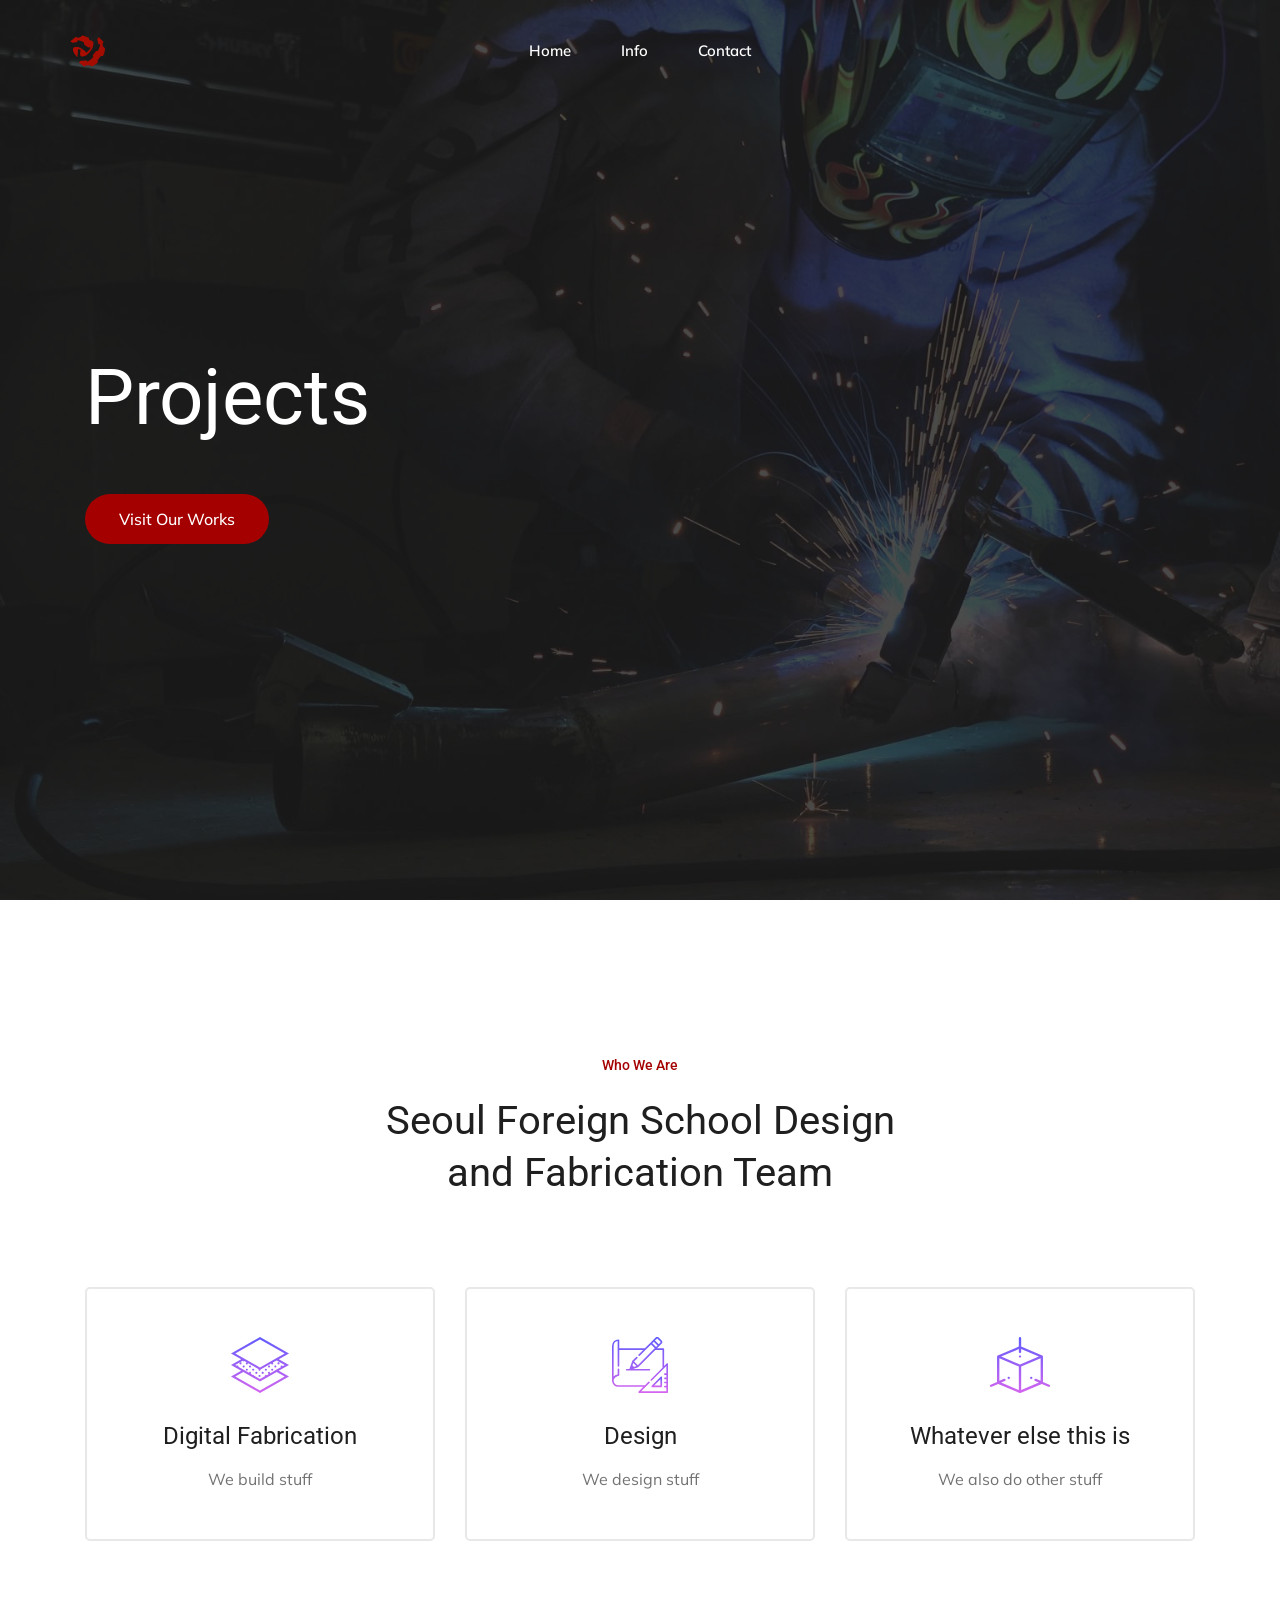
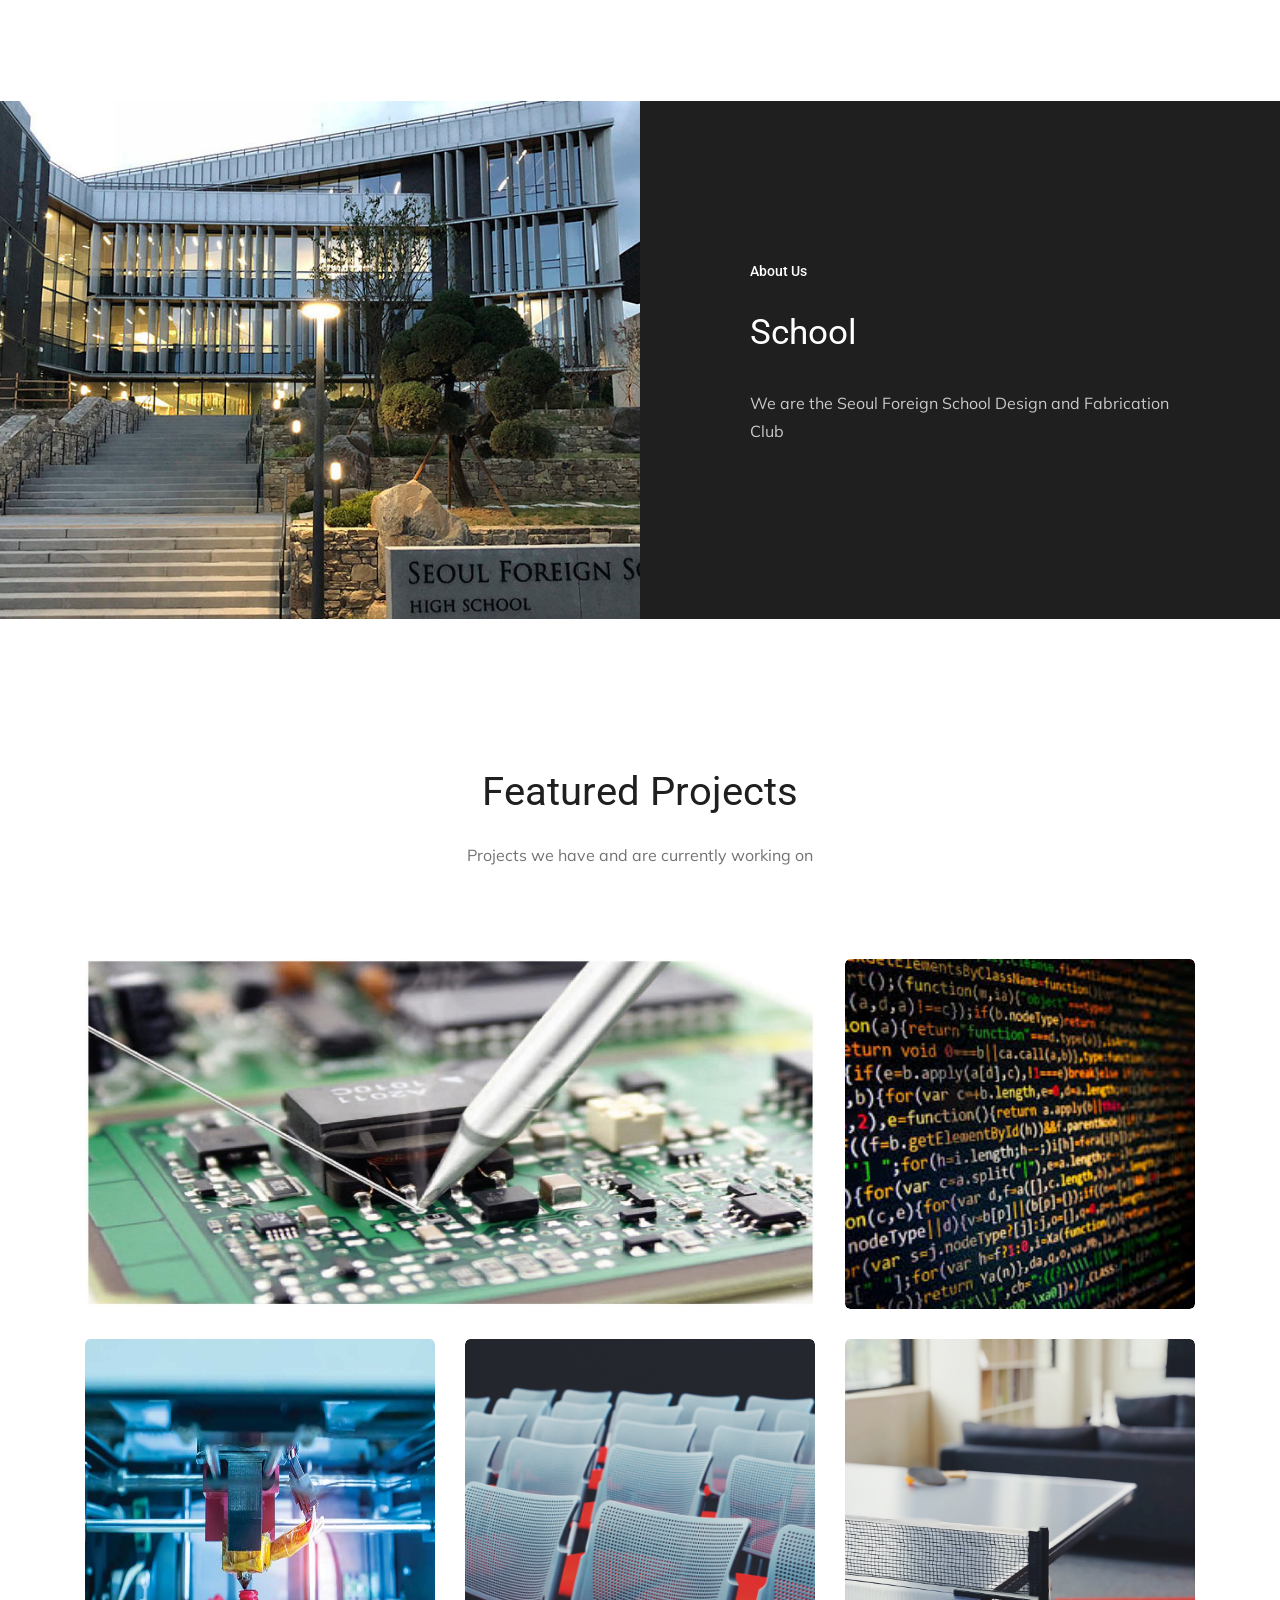
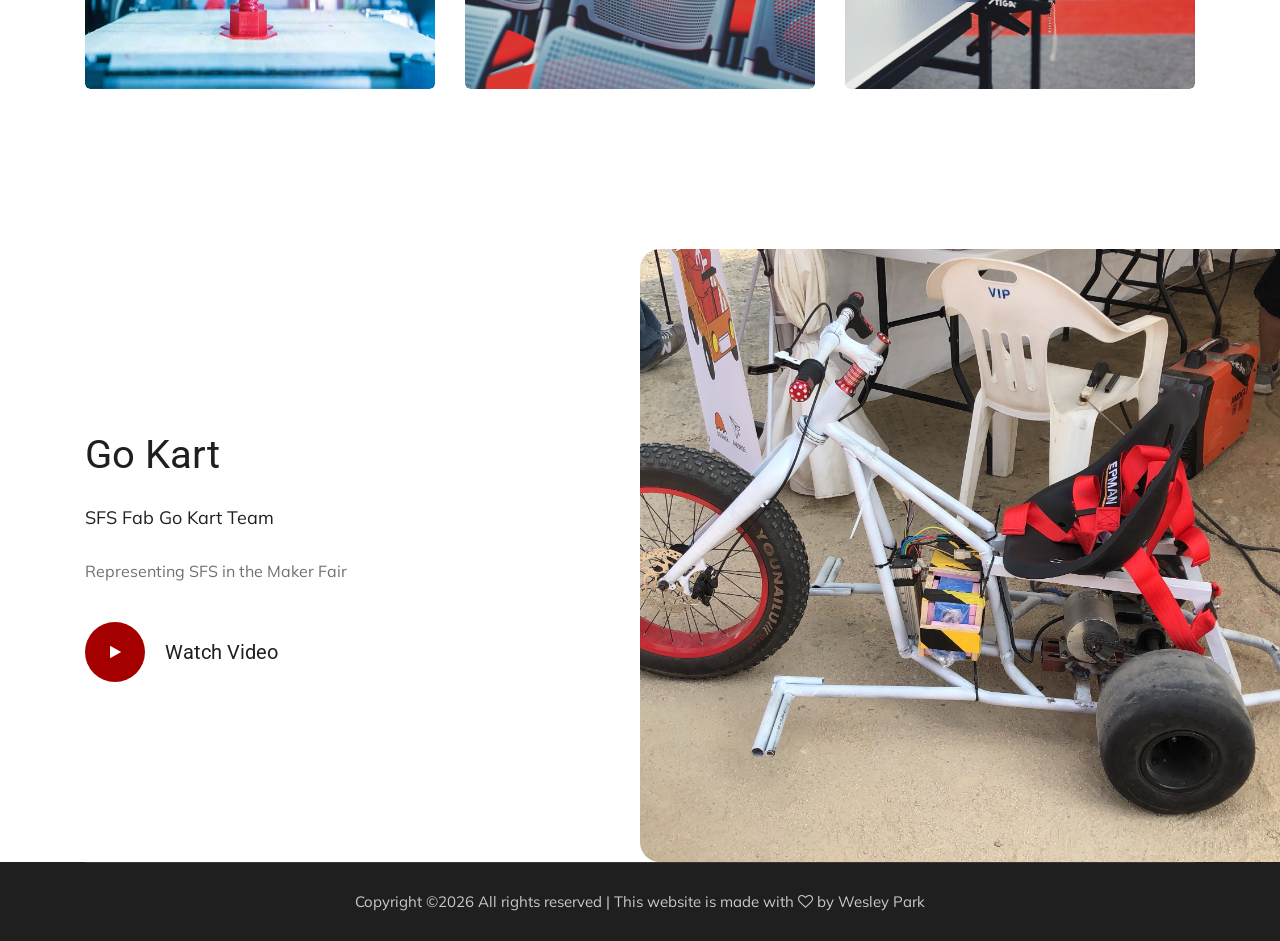
==== commit 8b26f5c1: "Final Touches" ====
--- a/index.html
+++ b/index.html
@@ -236,7 +236,7 @@
                         </div>
                         <div class="video_watch d-flex align-items-center">
                             <div class="play_btn wow fadeInUp" data-wow-duration="1s" data-wow-delay=".6s">
-                                <a href="https://www.youtube.com/watch?v=D7tF-cY2M9o" class="video_icon popup-video"> <i class="fa fa-play"></i> </a>
+                                <a href="https://www.youtube.com" class="video_icon popup-video"> <i class="fa fa-play"></i> </a>
                             </div>
                            <span class="wow fadeInLeft" data-wow-duration="1s" data-wow-delay=".7s"> Watch Video</span>
                         </div>
@@ -250,37 +250,7 @@
 
     <!-- footer start -->
     <footer class="footer">
-        <div class="footer_top">
-            <div class="container">
-                <div class="row align-items-center">
-                    <div class="col-lg-2 col-md-3">
-                        <div class="footer_logo wow fadeInRight" data-wow-duration="1s" data-wow-delay=".3s">
-                            <a href="index.html">
-                                <img src="img/Logo1.png" alt="">
-                            </a>
-                        </div>
-                    </div>
-                    <div class="col-xl-7 col-lg-7 col-md-9">
-                        <div class="menu_links">
-                            <ul>
-                                <li><a class="wow fadeInDown" data-wow-duration="1s" data-wow-delay=".2s" href="#">Home</a class="wow fadeInUp" data-wow-duration="1s" data-wow-delay=".3s"></li>
-                                <li><a class="wow fadeInDown" data-wow-duration="1s" data-wow-delay=".4s" href="#">Projects</a></li>
-                                <li><a class="wow fadeInDown" data-wow-duration="1s" data-wow-delay="1.1s" href="#">Contact</a></li>
-                            </ul>
-                        </div>
-                    </div>
-                    <div class="col-lg-3 col-md-12">
-                        <div class="socail_links">
-                            <ul>
-                                <li><a class="wow fadeInUp" data-wow-duration="1s" data-wow-delay=".3s" href="#"> <i class="fa fa-facebook"></i> </a></li>
-                                <li><a class="wow fadeInUp" data-wow-duration="1s" data-wow-delay=".4s" href="#"> <i class="fa fa-twitter"></i> </a></li>
-                                <li><a class="wow fadeInUp" data-wow-duration="1s" data-wow-delay=".5s" href="#"> <i class="fa fa-instagram"></i> </a></li>
-                                <li><a class="wow fadeInUp" data-wow-duration="1s" data-wow-delay=".6s" href="#"> <i class="fa fa-google-plus"></i> </a></li>
-                            </ul>
-                        </div>
-                    </div>
-                </div>
-            </div>
+      
         </div>
         <div class="copy-right_text">
             <div class="container">
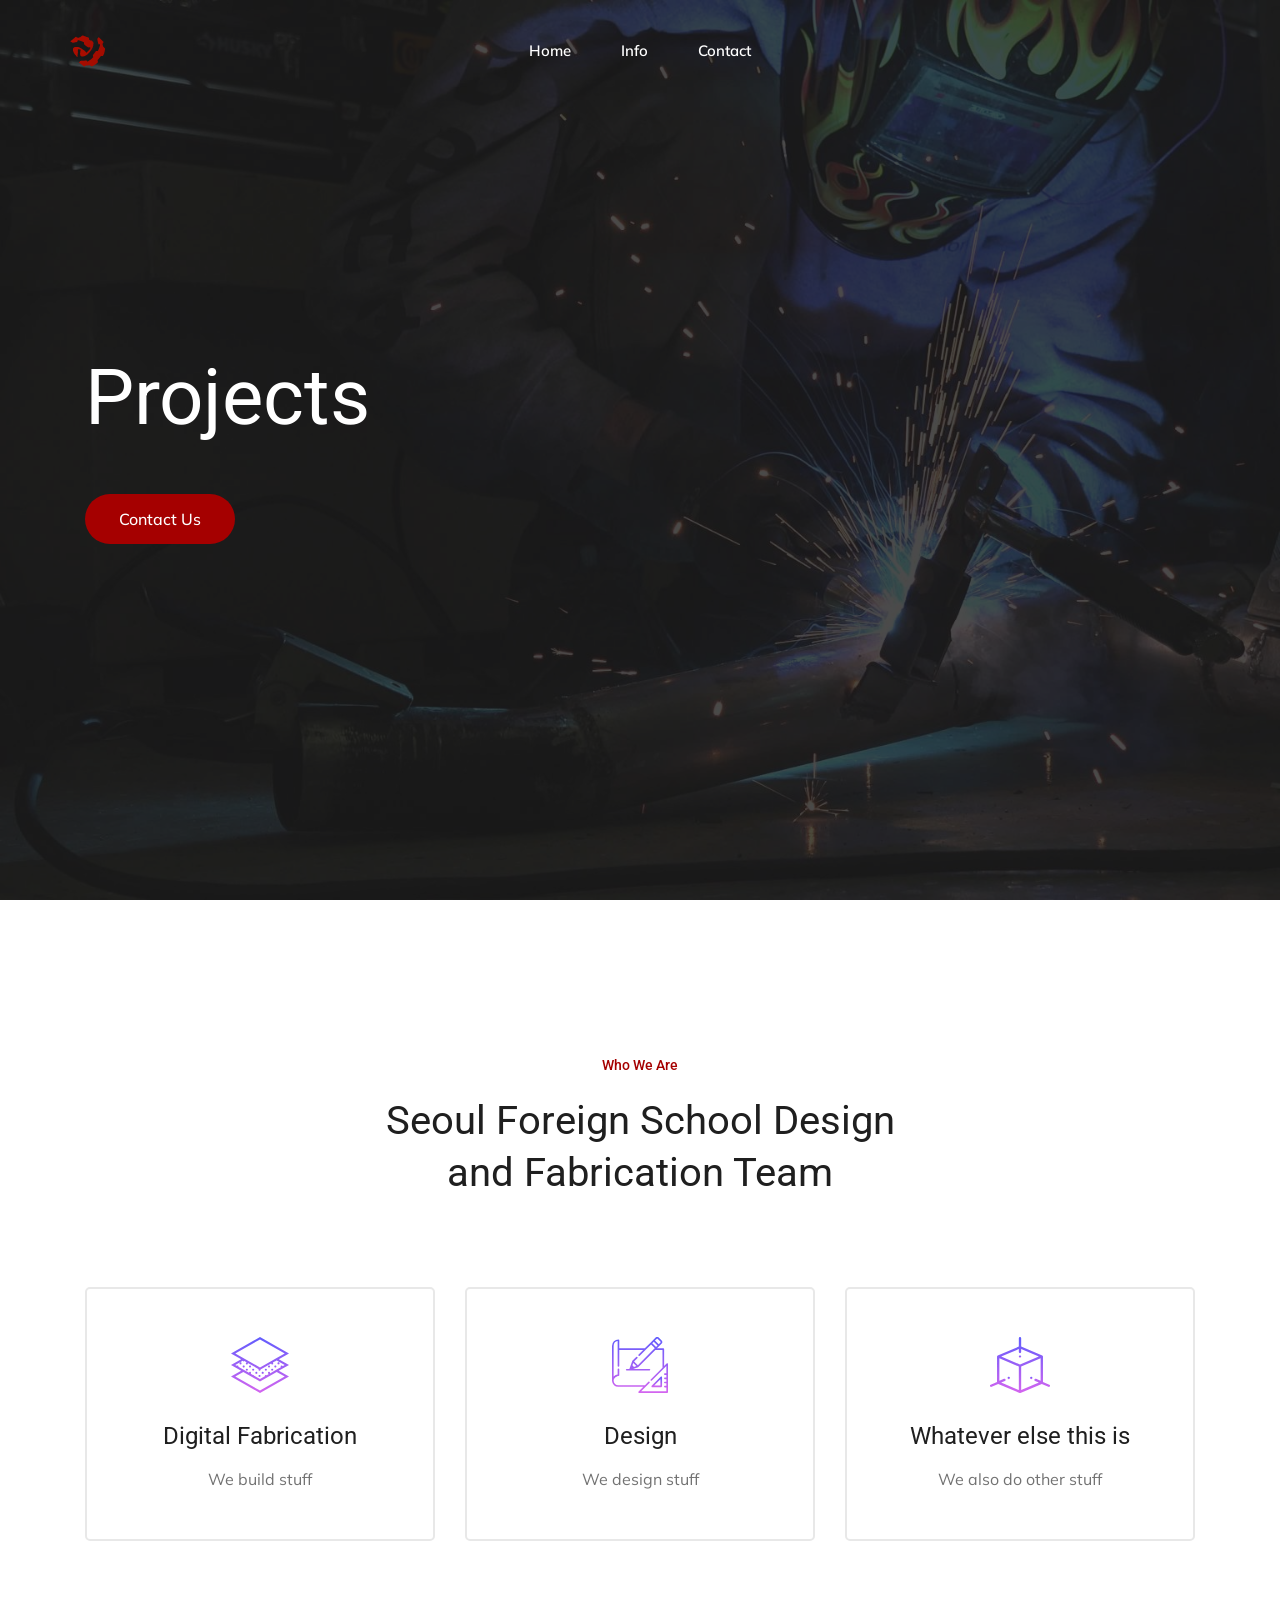
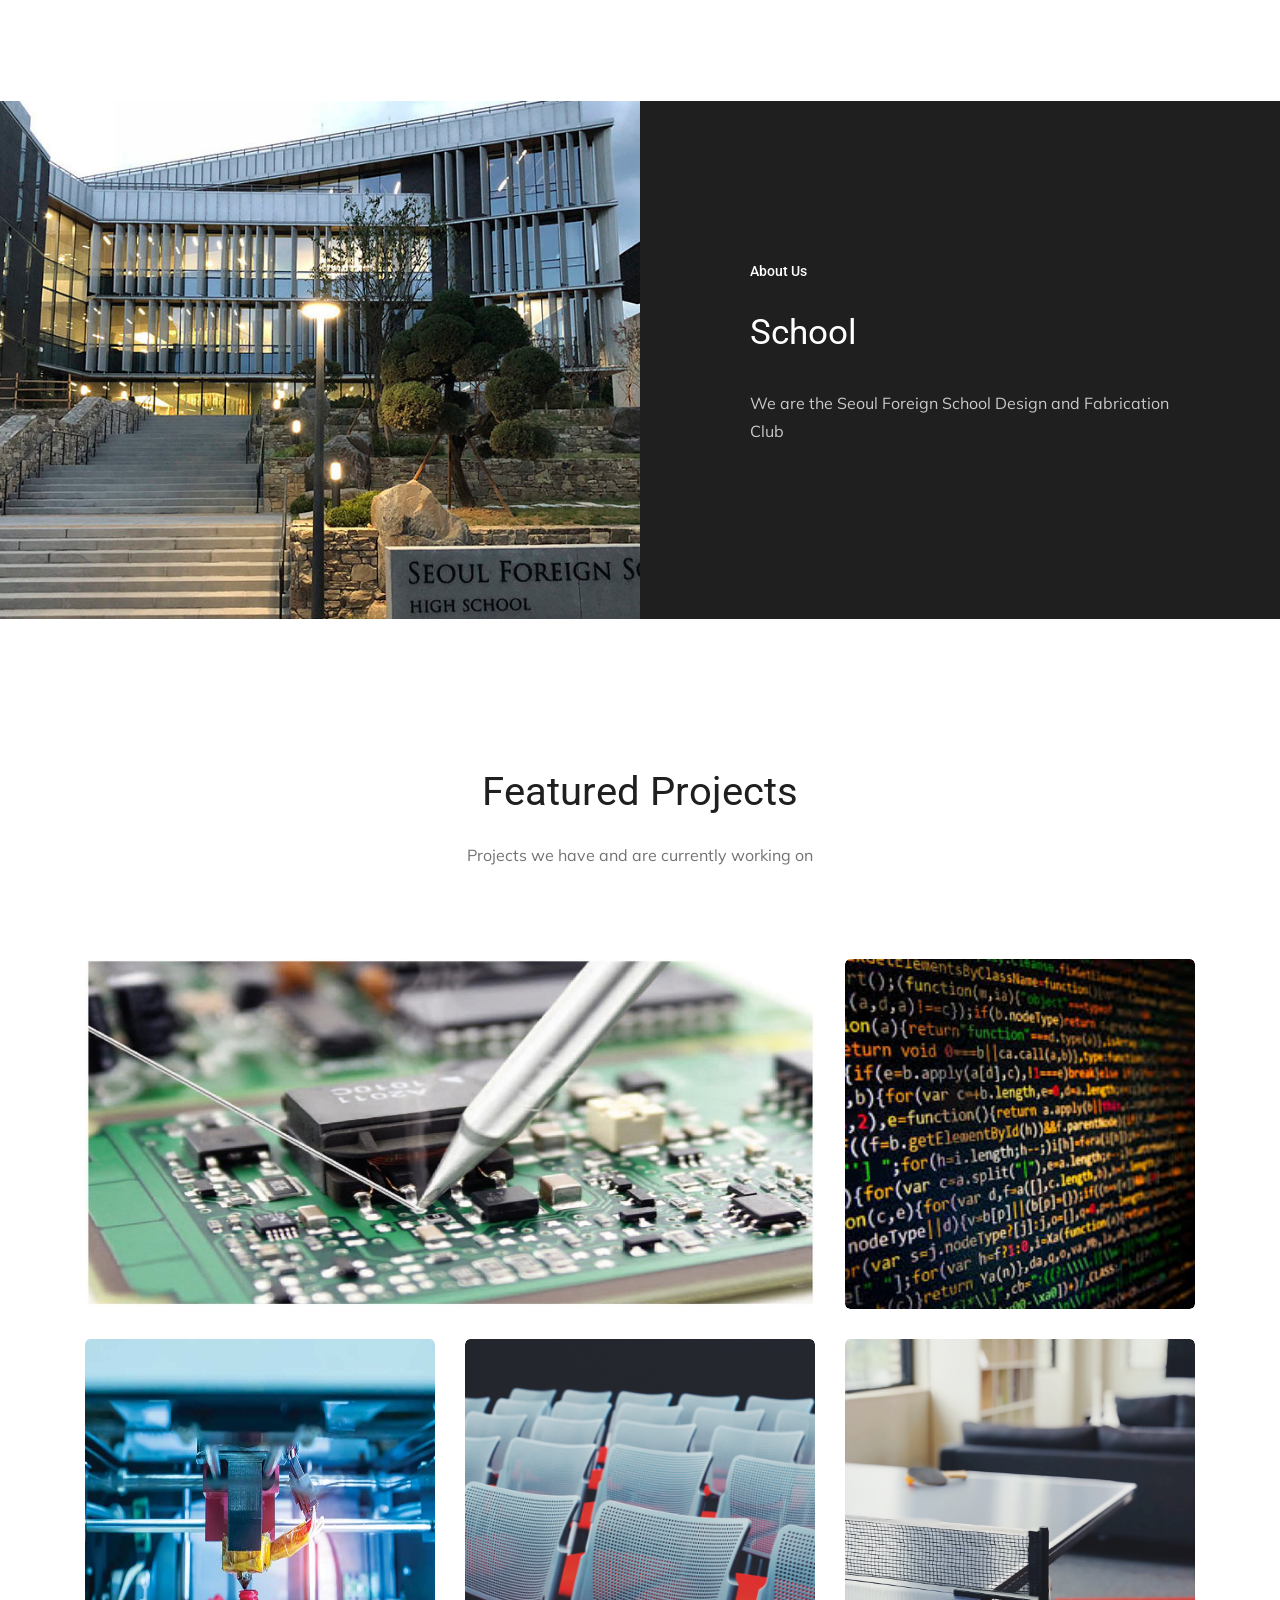
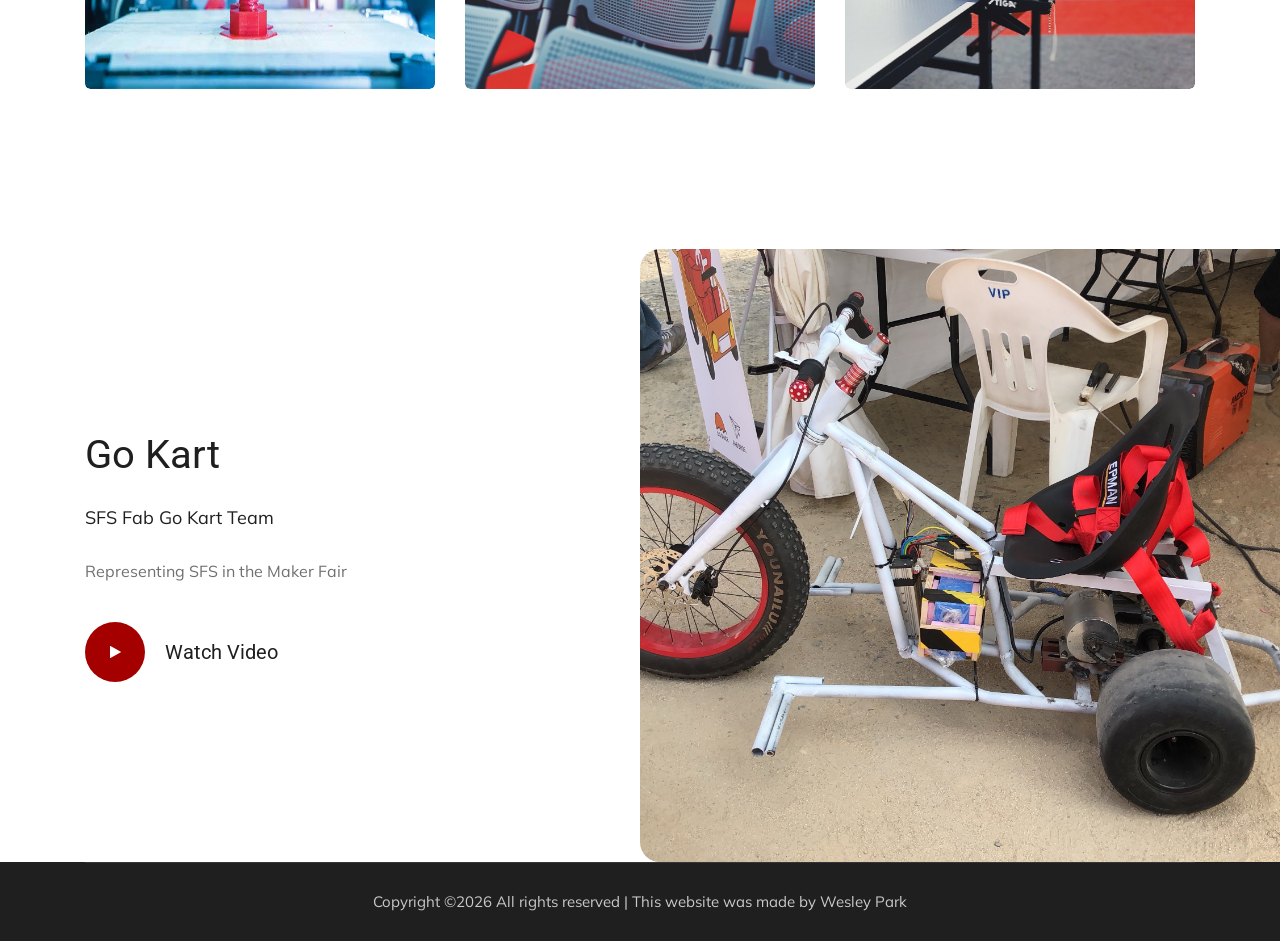
==== commit 310656bf: "End" ====
--- a/index.html
+++ b/index.html
@@ -24,11 +24,7 @@
 </head>
 
 <body>
-    <!--[if lte IE 9]>
-            <p class="browserupgrade">You are using an <strong>outdated</strong> browser. Please <a href="https://browsehappy.com/">upgrade your browser</a> to improve your experience and security.</p>
-        <![endif]-->
-
-    <!-- header-start -->
+
     <header>
         <div class="header-area ">
             <div id="sticky-header" class="main-header-area">
@@ -73,7 +69,7 @@
                             <h3 class="wow fadeInLeft" data-wow-duration="1s" data-wow-delay=".1s">
                                 Projects
                             </h3>
-                            <a class="boxed-btn3 wow fadeInLeft"  data-wow-duration="1s" data-wow-delay=".2s" href="portfolio.html">Visit Our Works</a>
+                            <a class="boxed-btn3 wow fadeInLeft"  data-wow-duration="1s" data-wow-delay=".2s" href="contact.html">Contact Us</a>
                         </div>
                     </div>
                 </div>
@@ -250,7 +246,7 @@
 
     <!-- footer start -->
     <footer class="footer">
-      
+
         </div>
         <div class="copy-right_text">
             <div class="container">
@@ -258,7 +254,7 @@
                 <div class="row">
                     <div class="col-xl-12">
                         <p class="copy_right text-center wow fadeInUp" data-wow-duration="1s" data-wow-delay="1.3s">
-Copyright &copy;<script>document.write(new Date().getFullYear());</script> All rights reserved | This website is made with <i class="fa fa-heart-o" aria-hidden="true"></i> by Wesley Park</a>
+Copyright &copy;<script>document.write(new Date().getFullYear());</script> All rights reserved | This website was made by Wesley Park</a>
                         </p>
                     </div>
                 </div>
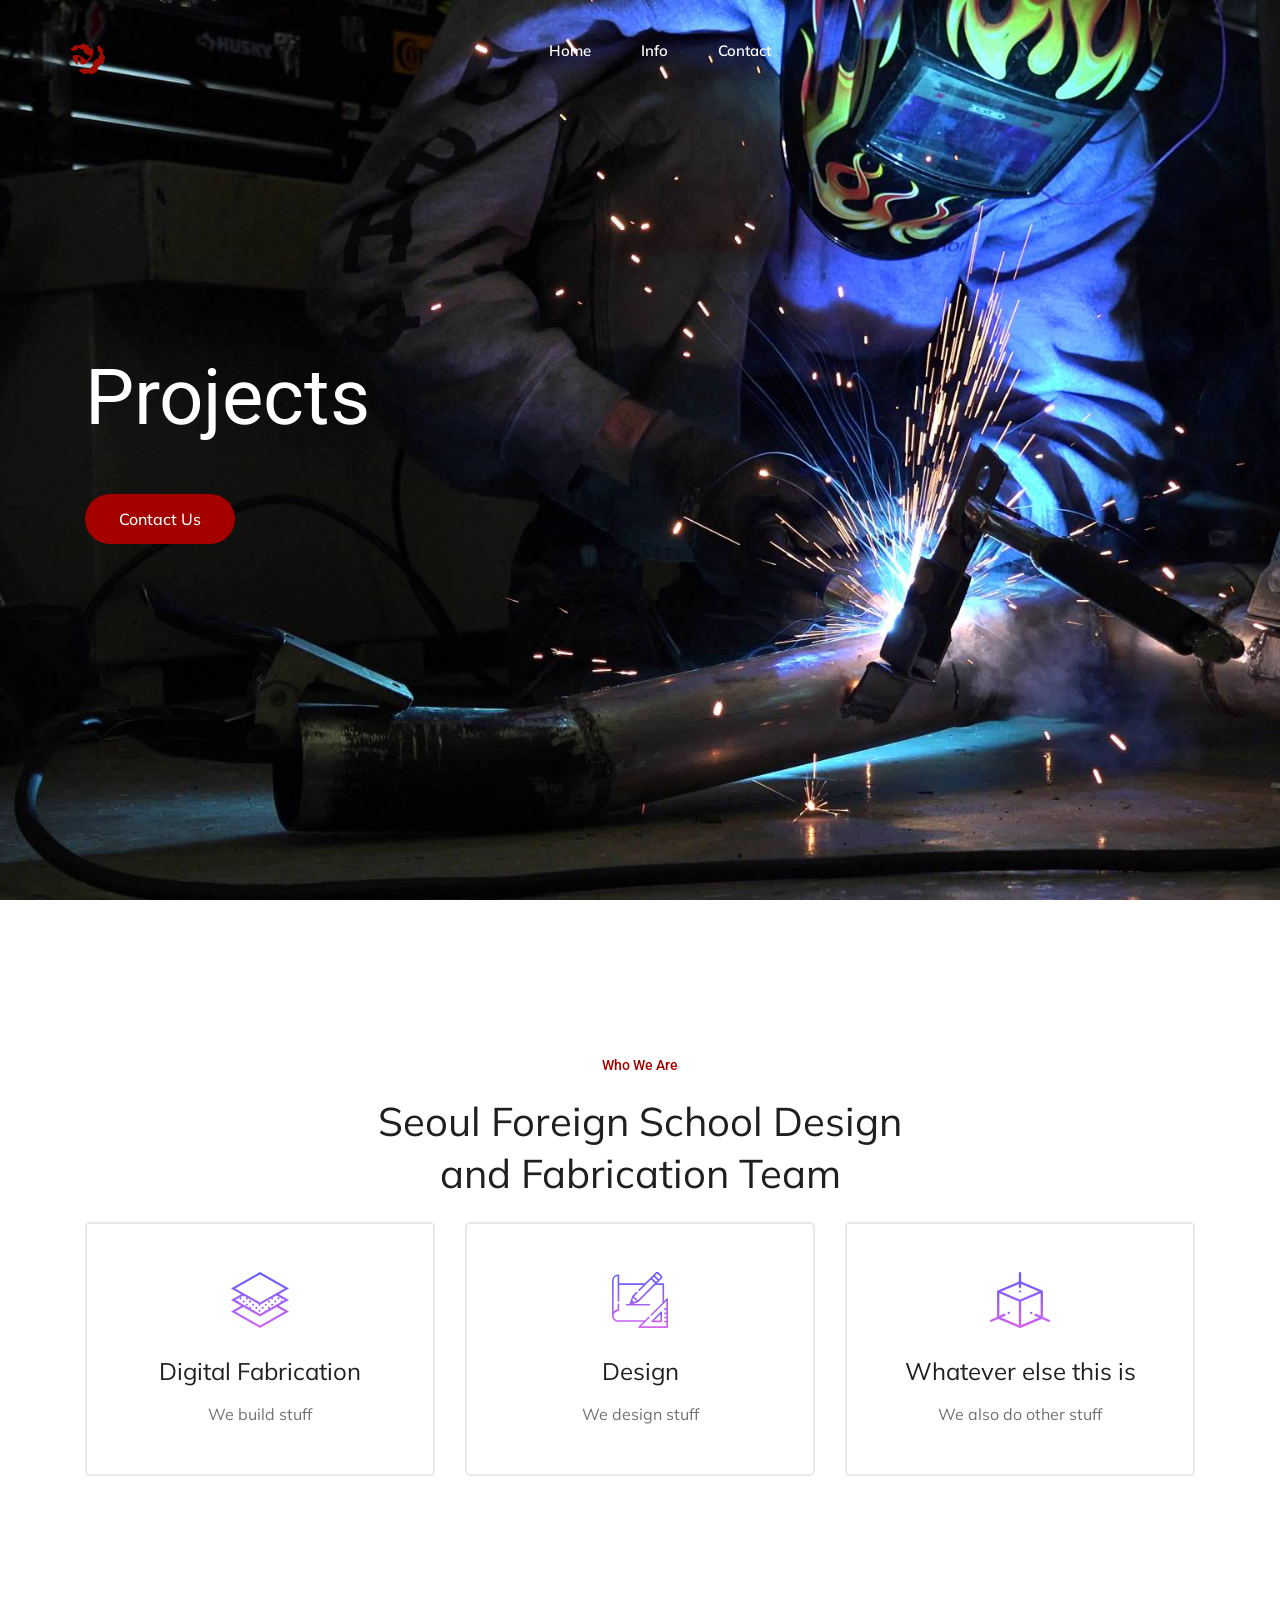
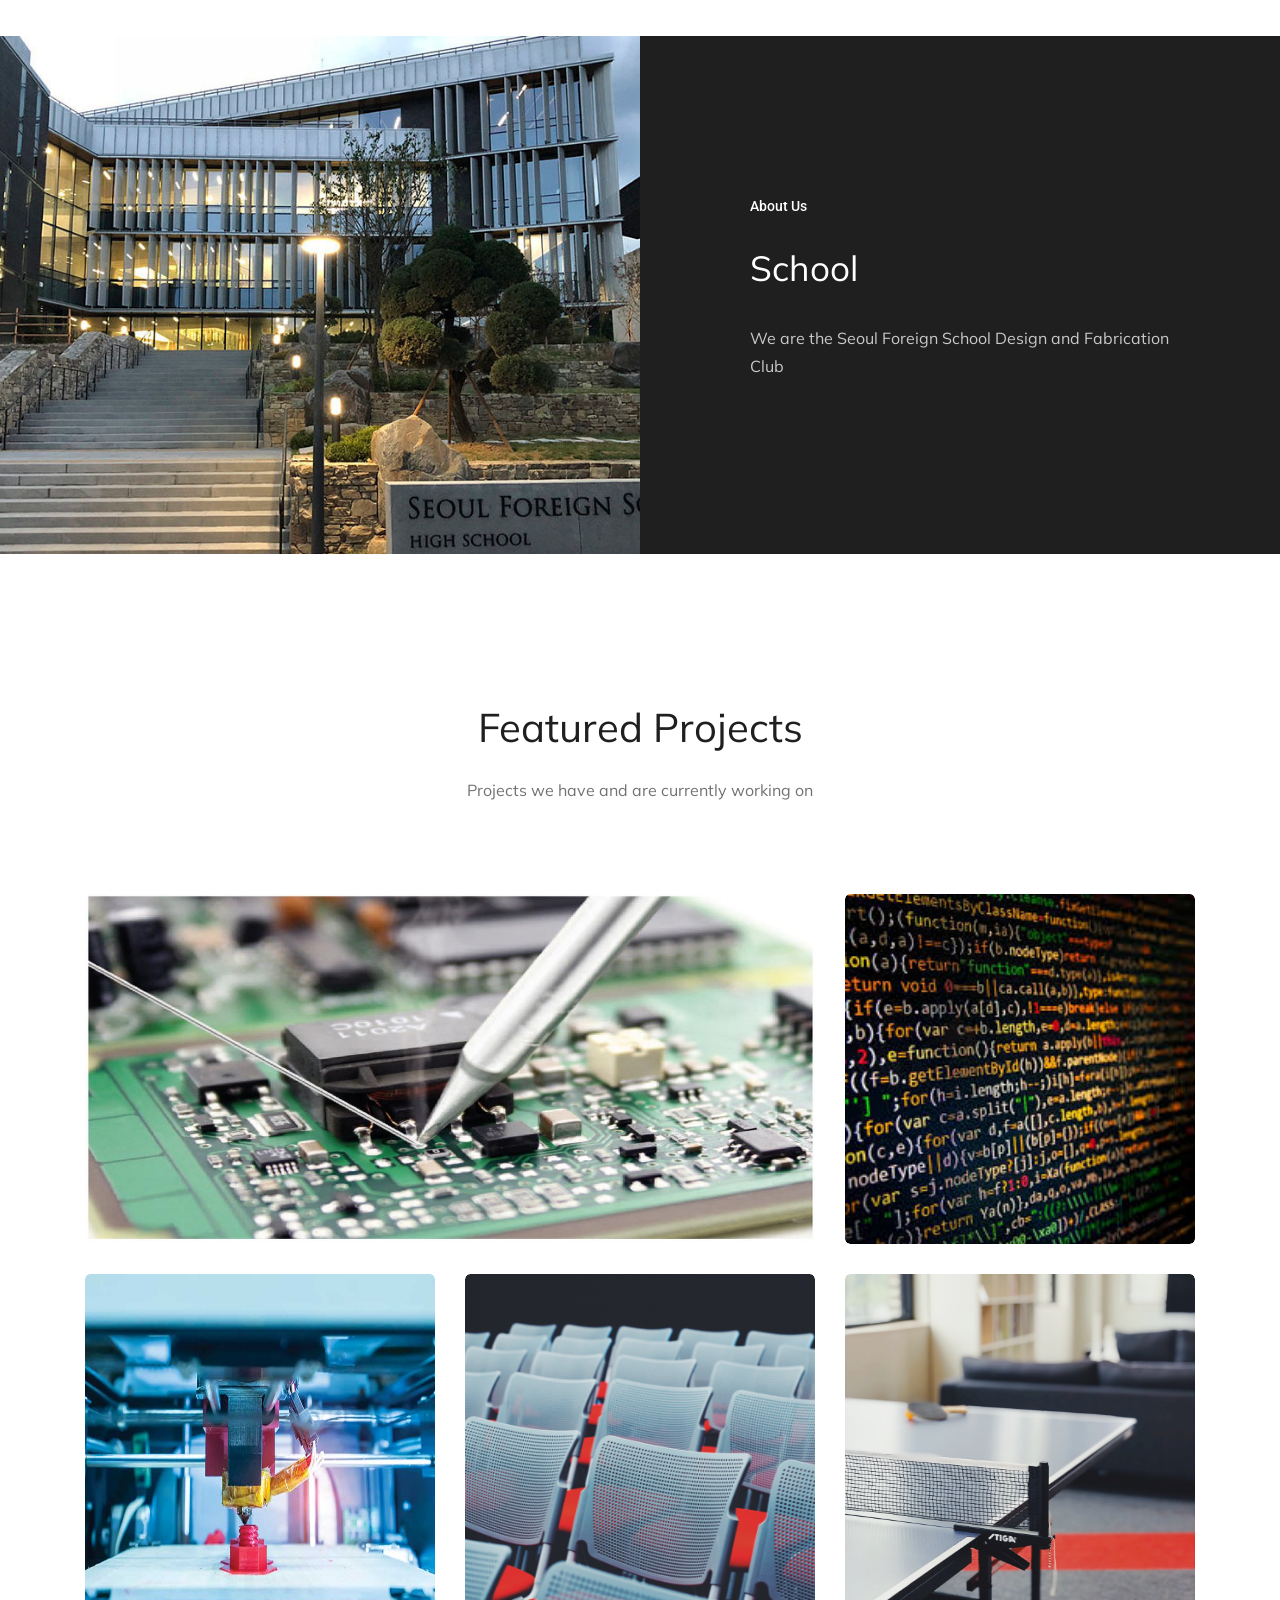
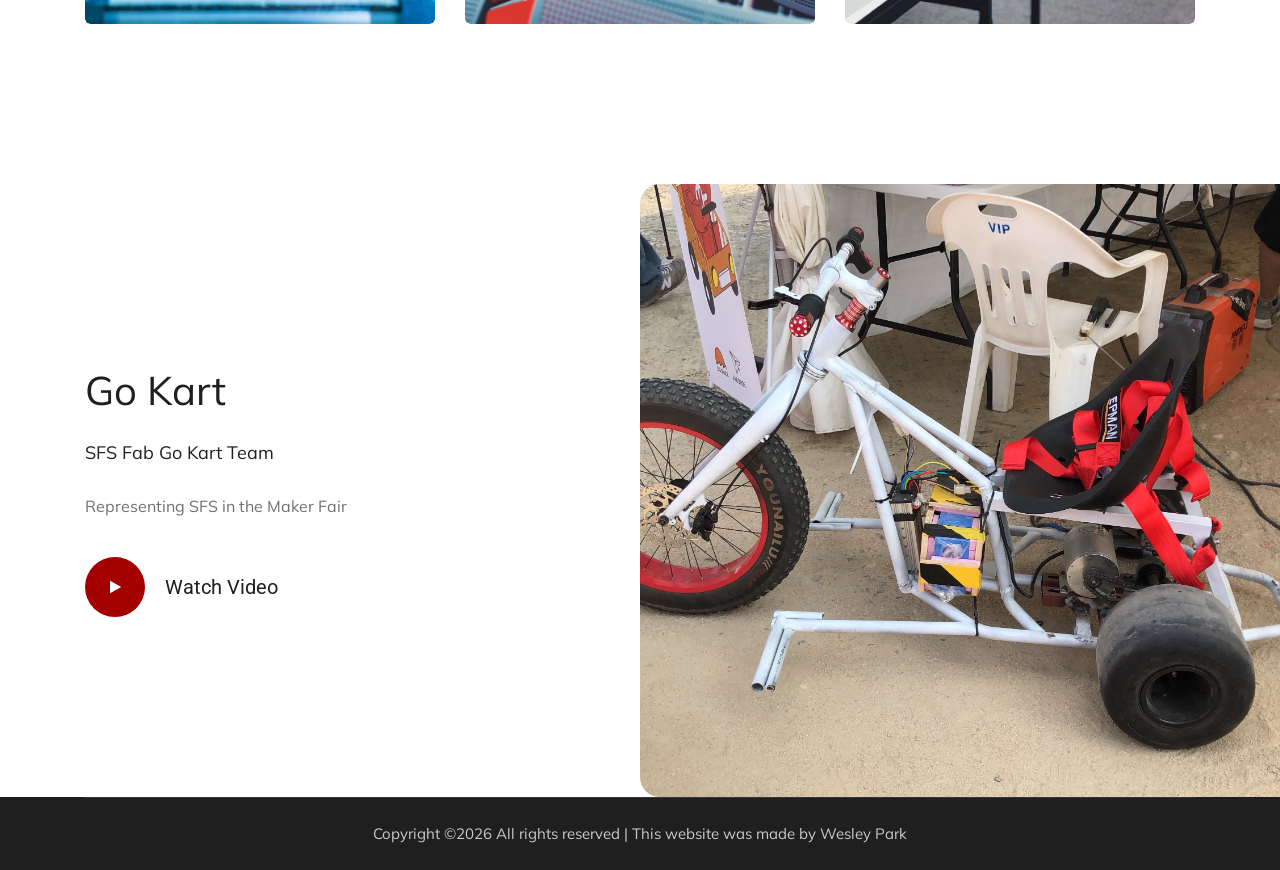
==== commit d5cd0b30: "Finishing touches" ====
--- a/index.html
+++ b/index.html
@@ -20,7 +20,6 @@
     <link rel="stylesheet" href="css/slick.css">
     <link rel="stylesheet" href="css/slicknav.css">
     <link rel="stylesheet" href="css/style.css">
-    <!-- <link rel="stylesheet" href="css/responsive.css"> -->
 </head>
 
 <body>
--- a/css/flaticon.css
+++ b/css/flaticon.css
@@ -1,9 +1,6 @@
 
 
-	/*
-  	Flaticon icon font: Flaticon
-  	Creation date: 07/09/2019 08:07
-  	*/
+
 
 	  @font-face {
 		font-family: "Flaticon";
@@ -17,22 +14,22 @@
 		font-weight: normal;
 		font-style: normal;
 	  }
-	  
+
 	  @media screen and (-webkit-min-device-pixel-ratio:0) {
 		@font-face {
 		  font-family: "Flaticon";
 		  src: url("./Flaticon.svg#Flaticon") format("svg");
 		}
 	  }
-	  
+
 	  [class^="flaticon-"]:before, [class*=" flaticon-"]:before,
-	  [class^="flaticon-"]:after, [class*=" flaticon-"]:after {   
+	  [class^="flaticon-"]:after, [class*=" flaticon-"]:after {
 		font-family: Flaticon;
 			  font-size: 20px;
 	  font-style: normal;
 	  margin-left: 20px;
 	  }
-	  
+
 	.flaticon-legal-paper:before {
 		content: "\e001";
 	}
@@ -53,4 +50,4 @@
 	}
 	.flaticon-right:before {
 		content: "\e007";
-	}+	}
--- a/css/style.css
+++ b/css/style.css
@@ -1,19 +1,12 @@
 @import url("https://fonts.googleapis.com/css?family=Muli:200,200i,300,300i,400,400i,500,500i,600,600i,700,700i,800,800i,900,900i|Roboto:100,100i,300,300i,400,400i,500,500i,700,700i,900,900i&display=swap");
-/* Normal desktop :1200px. */
-/* Normal desktop :992px. */
-/* Tablet desktop :768px. */
-/* small mobile :320px. */
-/* Large Mobile :480px. */
-/* 1. Theme default css */
+
 @import url("https://fonts.googleapis.com/css?family=Muli:200,200i,300,300i,400,400i,500,500i,600,600i,700,700i,800,800i,900,900i|Roboto:100,100i,300,300i,400,400i,500,500i,700,700i,900,900i&display=swap");
-/* line 5, ../../Arafath/CL/December/233. Startup/HTML/scss/theme-default.scss */
 body {
   font-family: "Muli", sans-serif;
   font-weight: normal;
   font-style: normal;
 }
 
-/* line 12, ../../Arafath/CL/December/233. Startup/HTML/scss/theme-default.scss */
 .img {
   max-width: 100%;
   -webkit-transition: 0.3s;
@@ -22,7 +15,6 @@
   transition: 0.3s;
 }
 
-/* line 16, ../../Arafath/CL/December/233. Startup/HTML/scss/theme-default.scss */
 a,
 .button {
   -webkit-transition: 0.3s;
@@ -31,385 +23,28 @@
   transition: 0.3s;
 }
 
-/* line 20, ../../Arafath/CL/December/233. Startup/HTML/scss/theme-default.scss */
 a:focus,
 .button:focus, button:focus {
   text-decoration: none;
   outline: none;
 }
 
-/* line 25, ../../Arafath/CL/December/233. Startup/HTML/scss/theme-default.scss */
-a:focus {
-  text-decoration: none;
-}
-
-/* line 28, ../../Arafath/CL/December/233. Startup/HTML/scss/theme-default.scss */
-a:focus,
-a:hover,
-.portfolio-cat a:hover,
-.footer -menu li a:hover {
-  text-decoration: none;
-}
-
-/* line 34, ../../Arafath/CL/December/233. Startup/HTML/scss/theme-default.scss */
-a,
-button {
-  color: #1F1F1F;
-  outline: medium none;
-}
-
-/* line 39, ../../Arafath/CL/December/233. Startup/HTML/scss/theme-default.scss */
-h1, h2, h3, h4, h5 {
-  font-family: "Roboto", sans-serif;
-  color: #1F1F1F;
-}
-
-/* line 43, ../../Arafath/CL/December/233. Startup/HTML/scss/theme-default.scss */
-h1 a,
-h2 a,
-h3 a,
-h4 a,
-h5 a,
-h6 a {
-  color: inherit;
-}
-
-/* line 52, ../../Arafath/CL/December/233. Startup/HTML/scss/theme-default.scss */
-ul {
-  margin: 0px;
-  padding: 0px;
-}
-
-/* line 56, ../../Arafath/CL/December/233. Startup/HTML/scss/theme-default.scss */
-li {
-  list-style: none;
-}
-
-/* line 59, ../../Arafath/CL/December/233. Startup/HTML/scss/theme-default.scss */
-p {
-  font-size: 16px;
-  font-weight: 400;
-  line-height: 28px;
-  color: #727272;
-  margin-bottom: 13px;
-  font-family: "Muli", sans-serif;
-}
-
-/* line 68, ../../Arafath/CL/December/233. Startup/HTML/scss/theme-default.scss */
-label {
-  color: #7e7e7e;
-  cursor: pointer;
-  font-size: 14px;
-  font-weight: 400;
-}
-
-/* line 74, ../../Arafath/CL/December/233. Startup/HTML/scss/theme-default.scss */
-*::-moz-selection {
-  background: #444;
-  color: #fff;
-  text-shadow: none;
-}
-
-/* line 79, ../../Arafath/CL/December/233. Startup/HTML/scss/theme-default.scss */
-::-moz-selection {
-  background: #444;
-  color: #fff;
-  text-shadow: none;
-}
-
-/* line 84, ../../Arafath/CL/December/233. Startup/HTML/scss/theme-default.scss */
-::selection {
-  background: #444;
-  color: #fff;
-  text-shadow: none;
-}
-
-/* line 89, ../../Arafath/CL/December/233. Startup/HTML/scss/theme-default.scss */
-*::-webkit-input-placeholder {
-  color: #cccccc;
-  font-size: 14px;
-  opacity: 1;
-}
-
-/* line 94, ../../Arafath/CL/December/233. Startup/HTML/scss/theme-default.scss */
-*:-ms-input-placeholder {
-  color: #cccccc;
-  font-size: 14px;
-  opacity: 1;
-}
-
-/* line 99, ../../Arafath/CL/December/233. Startup/HTML/scss/theme-default.scss */
-*::-ms-input-placeholder {
-  color: #cccccc;
-  font-size: 14px;
-  opacity: 1;
-}
-
-/* line 104, ../../Arafath/CL/December/233. Startup/HTML/scss/theme-default.scss */
-*::placeholder {
-  color: #cccccc;
-  font-size: 14px;
-  opacity: 1;
-}
-
-/* line 110, ../../Arafath/CL/December/233. Startup/HTML/scss/theme-default.scss */
-h3 {
-  font-size: 24px;
-}
-
-/* line 114, ../../Arafath/CL/December/233. Startup/HTML/scss/theme-default.scss */
-.mb-70 {
-  margin-bottom: 73px;
-}
-
-@media (max-width: 767px) {
-  /* line 114, ../../Arafath/CL/December/233. Startup/HTML/scss/theme-default.scss */
-  .mb-70 {
-    margin-bottom: 30px;
-  }
-}
-
-/* line 121, ../../Arafath/CL/December/233. Startup/HTML/scss/theme-default.scss */
-.black-bg {
-  background: #020c26 !important;
-}
-
-/* line 125, ../../Arafath/CL/December/233. Startup/HTML/scss/theme-default.scss */
-.white-bg {
-  background: #ffffff;
-}
-
-/* line 128, ../../Arafath/CL/December/233. Startup/HTML/scss/theme-default.scss */
-.gray-bg {
-  background: #f5f5f5;
-}
-
-/* line 133, ../../Arafath/CL/December/233. Startup/HTML/scss/theme-default.scss */
-.bg-img-1 {
-  background-image: url(../img/slider/slider-img-1.jpg);
-}
-
-/* line 136, ../../Arafath/CL/December/233. Startup/HTML/scss/theme-default.scss */
-.bg-img-2 {
-  background-image: url(../img/background-img/bg-img-2.jpg);
-}
-
-/* line 139, ../../Arafath/CL/December/233. Startup/HTML/scss/theme-default.scss */
-.cta-bg-1 {
-  background-image: url(../img/background-img/bg-img-3.jpg);
-}
-
-/* line 144, ../../Arafath/CL/December/233. Startup/HTML/scss/theme-default.scss */
-.overlay {
-  position: relative;
-  z-index: 0;
-}
-
-/* line 148, ../../Arafath/CL/December/233. Startup/HTML/scss/theme-default.scss */
-.overlay::before {
-  position: absolute;
-  content: "";
-  background-color: #1F1F1F;
-  top: 0;
-  left: 0;
-  width: 100%;
-  height: 100%;
-  z-index: -1;
-  opacity: .8;
-}
-
-/* line 160, ../../Arafath/CL/December/233. Startup/HTML/scss/theme-default.scss */
-.overlay2 {
-  position: relative;
-  z-index: 0;
-}
-
-/* line 164, ../../Arafath/CL/December/233. Startup/HTML/scss/theme-default.scss */
-.overlay2::before {
-  position: absolute;
-  content: "";
-  background-color: #2C2C2C;
-  top: 0;
-  left: 0;
-  width: 100%;
-  height: 100%;
-  z-index: -1;
-  opacity: 0.6;
-}
-
-/* line 176, ../../Arafath/CL/December/233. Startup/HTML/scss/theme-default.scss */
-.overlay_03 {
-  position: relative;
-  z-index: 0;
-}
-
-/* line 180, ../../Arafath/CL/December/233. Startup/HTML/scss/theme-default.scss */
-.overlay_03::before {
-  position: absolute;
-  width: 100%;
-  height: 100%;
-  left: 0;
-  top: 0;
-  background: #2C2C2C;
-  opacity: .6;
-  content: '';
-  z-index: -1;
-}
-
-/* line 193, ../../Arafath/CL/December/233. Startup/HTML/scss/theme-default.scss */
-.bradcam_overlay {
-  position: relative;
-  z-index: 0;
-}
-
-/* line 197, ../../Arafath/CL/December/233. Startup/HTML/scss/theme-default.scss */
-.bradcam_overlay::before {
-  position: absolute;
-  content: "";
-  /* Permalink - use to edit and share this gradient: https://colorzilla.com/gradient-editor/#5db2ff+0,7db9e8+100&1+24,0+96 */
-  background: -moz-linear-gradient(left, #5db2ff 0%, #65b4f9 24%, rgba(124, 185, 233, 0) 96%, rgba(125, 185, 232, 0) 100%);
-  /* FF3.6-15 */
-  background: -webkit-linear-gradient(left, #5db2ff 0%, #65b4f9 24%, rgba(124, 185, 233, 0) 96%, rgba(125, 185, 232, 0) 100%);
-  /* Chrome10-25,Safari5.1-6 */
-  background: linear-gradient(to right, #5db2ff 0%, #65b4f9 24%, rgba(124, 185, 233, 0) 96%, rgba(125, 185, 232, 0) 100%);
-  /* W3C, IE10+, FF16+, Chrome26+, Opera12+, Safari7+ */
-  filter: progid:DXImageTransform.Microsoft.gradient( startColorstr='#5db2ff', endColorstr='#007db9e8',GradientType=1 );
-  /* IE6-9 */
-  top: 0;
-  left: 0;
-  width: 100%;
-  height: 100%;
-  z-index: -1;
-  opacity: 1;
-}
-
-/* line 213, ../../Arafath/CL/December/233. Startup/HTML/scss/theme-default.scss */
-.section-padding {
-  padding-top: 120px;
-  padding-bottom: 120px;
-}
-
-/* line 217, ../../Arafath/CL/December/233. Startup/HTML/scss/theme-default.scss */
-.pt-120 {
-  padding-top: 120px;
-}
-
-/* button style */
-/* line 223, ../../Arafath/CL/December/233. Startup/HTML/scss/theme-default.scss */
-.owl-carousel .owl-nav div {
-  background: transparent;
-  height: 40px;
-  left: 0px;
-  position: absolute;
-  text-align: center;
-  top: 50%;
-  -webkit-transform: translateY(-50%);
-  -ms-transform: translateY(-50%);
-  transform: translateY(-50%);
-  -webkit-transition: all 0.3s ease 0s;
-  -o-transition: all 0.3s ease 0s;
-  transition: all 0.3s ease 0s;
-  width: 40px;
-  color: #FFFFFF;
-  background-color: transparent;
-  -webkit-border-radius: 50%;
-  -moz-border-radius: 50%;
-  border-radius: 50%;
-  left: 50px;
-  font-size: 15px;
-  line-height: 40px;
-  border: 1px solid #8E8B8B;
-  left: 150px;
-}
-
-/* line 250, ../../Arafath/CL/December/233. Startup/HTML/scss/theme-default.scss */
-.owl-carousel .owl-nav div.owl-next {
-  left: auto;
-  right: 150px;
-}
-
-/* line 255, ../../Arafath/CL/December/233. Startup/HTML/scss/theme-default.scss */
-.owl-carousel .owl-nav div.owl-next i {
-  position: relative;
-  right: 0;
-}
-
-/* line 262, ../../Arafath/CL/December/233. Startup/HTML/scss/theme-default.scss */
-.owl-carousel .owl-nav div.owl-prev i {
-  position: relative;
-  top: 0px;
-}
-
-/* line 272, ../../Arafath/CL/December/233. Startup/HTML/scss/theme-default.scss */
-.owl-carousel:hover .owl-nav div {
-  opacity: 1;
-  visibility: visible;
-}
-
-/* line 275, ../../Arafath/CL/December/233. Startup/HTML/scss/theme-default.scss */
-.owl-carousel:hover .owl-nav div:hover {
-  color: #fff;
-  background: #A50000;
-  border: 1px solid transparent;
-}
-
-/* line 285, ../../Arafath/CL/December/233. Startup/HTML/scss/theme-default.scss */
-.mb-20px {
-  margin-bottom: 20px;
-}
-
-/* line 289, ../../Arafath/CL/December/233. Startup/HTML/scss/theme-default.scss */
-.mb-55 {
-  margin-bottom: 55px;
-}
-
-/* line 292, ../../Arafath/CL/December/233. Startup/HTML/scss/theme-default.scss */
-.mb-40 {
-  margin-bottom: 40px;
-}
-
-/* line 295, ../../Arafath/CL/December/233. Startup/HTML/scss/theme-default.scss */
-.mb-20 {
-  margin-bottom: 20px;
-}
-
-/* line 1, ../../Arafath/CL/December/233. Startup/HTML/scss/_btn.scss */
-.boxed-btn {
-  background: #fff;
-  color: #131313;
-  display: inline-block;
-  padding: 14px 44px;
-  font-family: "Muli", sans-serif;
-  font-size: 16px;
-  font-weight: 400;
-  border: 0;
-  border: 1px solid #A50000;
-  text-align: center;
-  color: #A50000 !important;
-  text-transform: uppercase;
-  cursor: pointer;
-}
-
-/* line 16, ../../Arafath/CL/December/233. Startup/HTML/scss/_btn.scss */
+
 .boxed-btn:hover {
   background: #A50000;
   color: #fff !important;
   border: 1px solid #A50000;
 }
 
-/* line 21, ../../Arafath/CL/December/233. Startup/HTML/scss/_btn.scss */
 .boxed-btn:focus {
   outline: none;
 }
 
-/* line 24, ../../Arafath/CL/December/233. Startup/HTML/scss/_btn.scss */
 .boxed-btn.large-width {
   width: 220px;
 }
 
-/* line 28, ../../Arafath/CL/December/233. Startup/HTML/scss/_btn.scss */
 .boxed-btn3 {
-  /* Permalink - use to edit and share this gradient: https://colorzilla.com/gradient-editor/#0181f5+0,5db2ff+100 */
   background: #A50000;
   color: #fff;
   display: inline-block;
@@ -432,26 +67,20 @@
   cursor: pointer;
 }
 
-/* line 45, ../../Arafath/CL/December/233. Startup/HTML/scss/_btn.scss */
 .boxed-btn3:hover {
   border: 1px solid #A50000;
   color: #A50000 !important;
   background: transparent;
 }
 
-/* line 50, ../../Arafath/CL/December/233. Startup/HTML/scss/_btn.scss */
 .boxed-btn3:focus {
   outline: none;
 }
-
-/* line 53, ../../Arafath/CL/December/233. Startup/HTML/scss/_btn.scss */
 .boxed-btn3.large-width {
   width: 220px;
 }
 
-/* line 57, ../../Arafath/CL/December/233. Startup/HTML/scss/_btn.scss */
 .boxed-btn4 {
-  /* Permalink - use to edit and share this gradient: https://colorzilla.com/gradient-editor/#0181f5+0,5db2ff+100 */
   background: #A50000;
   color: #fff;
   display: inline-block;
@@ -474,23 +103,19 @@
   letter-spacing: 2px;
 }
 
-/* line 76, ../../Arafath/CL/December/233. Startup/HTML/scss/_btn.scss */
 .boxed-btn4:hover {
   background: #A50000;
   color: #fff !important;
 }
 
-/* line 81, ../../Arafath/CL/December/233. Startup/HTML/scss/_btn.scss */
 .boxed-btn4:focus {
   outline: none;
 }
 
-/* line 84, ../../Arafath/CL/December/233. Startup/HTML/scss/_btn.scss */
 .boxed-btn4.large-width {
   width: 220px;
 }
 
-/* line 89, ../../Arafath/CL/December/233. Startup/HTML/scss/_btn.scss */
 .boxed-btn3-white {
   color: #fff;
   display: inline-block;
@@ -514,29 +139,24 @@
   letter-spacing: 2px;
 }
 
-/* line 106, ../../Arafath/CL/December/233. Startup/HTML/scss/_btn.scss */
 .boxed-btn3-white:hover {
   background: #28AE61;
   color: #fff !important;
   border: 1px solid transparent;
 }
 
-/* line 111, ../../Arafath/CL/December/233. Startup/HTML/scss/_btn.scss */
 .boxed-btn3-white i {
   margin-right: 2px;
 }
 
-/* line 114, ../../Arafath/CL/December/233. Startup/HTML/scss/_btn.scss */
 .boxed-btn3-white:focus {
   outline: none;
 }
 
-/* line 117, ../../Arafath/CL/December/233. Startup/HTML/scss/_btn.scss */
 .boxed-btn3-white.large-width {
   width: 220px;
 }
 
-/* line 122, ../../Arafath/CL/December/233. Startup/HTML/scss/_btn.scss */
 .boxed-btn3-green-2 {
   color: #A50000 !important;
   display: inline-block;
@@ -559,24 +179,21 @@
   letter-spacing: 2px;
 }
 
-/* line 138, ../../Arafath/CL/December/233. Startup/HTML/scss/_btn.scss */
 .boxed-btn3-green-2:hover {
   background: #A50000;
   color: #fff !important;
   border: 1px solid transparent;
 }
 
-/* line 143, ../../Arafath/CL/December/233. Startup/HTML/scss/_btn.scss */
 .boxed-btn3-green-2:focus {
   outline: none;
 }
 
-/* line 146, ../../Arafath/CL/December/233. Startup/HTML/scss/_btn.scss */
 .boxed-btn3-green-2.large-width {
   width: 220px;
 }
 
-/* line 150, ../../Arafath/CL/December/233. Startup/HTML/scss/_btn.scss */
+
 .boxed-btn2 {
   background: transparent;
   color: #fff;
@@ -591,18 +208,18 @@
   text-transform: uppercase;
 }
 
-/* line 162, ../../Arafath/CL/December/233. Startup/HTML/scss/_btn.scss */
+
 .boxed-btn2:hover {
   background: #fff;
   color: #131313 !important;
 }
 
-/* line 166, ../../Arafath/CL/December/233. Startup/HTML/scss/_btn.scss */
+
 .boxed-btn2:focus {
   outline: none;
 }
 
-/* line 170, ../../Arafath/CL/December/233. Startup/HTML/scss/_btn.scss */
+
 .line-button {
   color: #919191;
   font-size: 16px;
@@ -613,7 +230,7 @@
   padding-bottom: 2px;
 }
 
-/* line 178, ../../Arafath/CL/December/233. Startup/HTML/scss/_btn.scss */
+
 .line-button::before {
   position: absolute;
   content: "";
@@ -624,17 +241,17 @@
   left: 0;
 }
 
-/* line 187, ../../Arafath/CL/December/233. Startup/HTML/scss/_btn.scss */
+
 .line-button:hover {
   color: #009DFF;
 }
 
-/* line 190, ../../Arafath/CL/December/233. Startup/HTML/scss/_btn.scss */
+
 .line-button:hover::before {
   background: #009DFF;
 }
 
-/* line 194, ../../Arafath/CL/December/233. Startup/HTML/scss/_btn.scss */
+
 .line_btn {
   display: inline-block;
   font-size: 15px;
@@ -645,13 +262,13 @@
   font-weight: 600;
 }
 
-/* line 202, ../../Arafath/CL/December/233. Startup/HTML/scss/_btn.scss */
+
 .line_btn:hover {
   background: #A50000;
   color: #fff;
 }
 
-/* line 3, ../../Arafath/CL/December/233. Startup/HTML/scss/_section_title.scss */
+
 .section_title span {
   position: relative;
   z-index: 3;
@@ -664,7 +281,7 @@
   font-family: "Roboto", sans-serif;
 }
 
-/* line 14, ../../Arafath/CL/December/233. Startup/HTML/scss/_section_title.scss */
+
 .section_title h3 {
   font-size: 40px;
   line-height: 52px;
@@ -676,7 +293,7 @@
 }
 
 @media (max-width: 767px) {
-  /* line 14, ../../Arafath/CL/December/233. Startup/HTML/scss/_section_title.scss */
+
   .section_title h3 {
     font-size: 30px;
     line-height: 36px;
@@ -684,7 +301,7 @@
 }
 
 @media (min-width: 768px) and (max-width: 991px) {
-  /* line 14, ../../Arafath/CL/December/233. Startup/HTML/scss/_section_title.scss */
+
   .section_title h3 {
     font-size: 36px;
     line-height: 42px;
@@ -692,13 +309,13 @@
 }
 
 @media (max-width: 767px) {
-  /* line 31, ../../Arafath/CL/December/233. Startup/HTML/scss/_section_title.scss */
+
   .section_title h3 br {
     display: none;
   }
 }
 
-/* line 37, ../../Arafath/CL/December/233. Startup/HTML/scss/_section_title.scss */
+
 .section_title p {
   font-size: 16px;
   color: #727272;
@@ -708,54 +325,54 @@
 }
 
 @media (max-width: 767px) {
-  /* line 43, ../../Arafath/CL/December/233. Startup/HTML/scss/_section_title.scss */
+
   .section_title p br {
     display: none;
   }
 }
 
-/* line 51, ../../Arafath/CL/December/233. Startup/HTML/scss/_section_title.scss */
+
 .section_title.white_text h3 {
   color: #fff;
 }
 
-/* line 54, ../../Arafath/CL/December/233. Startup/HTML/scss/_section_title.scss */
+
 .section_title.white_text span {
   color: #fff;
   padding-top: 0;
 }
 
-/* line 57, ../../Arafath/CL/December/233. Startup/HTML/scss/_section_title.scss */
+
 .section_title.white_text span:before {
   display: none;
 }
 
-/* line 63, ../../Arafath/CL/December/233. Startup/HTML/scss/_section_title.scss */
+
 .mb-50 {
   margin-bottom: 50px;
 }
 
 @media (max-width: 767px) {
-  /* line 63, ../../Arafath/CL/December/233. Startup/HTML/scss/_section_title.scss */
+
   .mb-50 {
     margin-bottom: 40px;
   }
 }
 
-/* line 69, ../../Arafath/CL/December/233. Startup/HTML/scss/_section_title.scss */
+
 .mb-90 {
   margin-bottom: 90px;
 }
 
 @media (max-width: 767px) {
-  /* line 69, ../../Arafath/CL/December/233. Startup/HTML/scss/_section_title.scss */
+
   .mb-90 {
     margin-bottom: 40px;
   }
 }
 
 @media (max-width: 767px) {
-  /* line 4, ../../Arafath/CL/December/233. Startup/HTML/scss/_slick-nav.scss */
+
   .mobile_menu {
     position: absolute;
     right: 0px;
@@ -764,7 +381,7 @@
   }
 }
 
-/* line 13, ../../Arafath/CL/December/233. Startup/HTML/scss/_slick-nav.scss */
+
 .slicknav_menu .slicknav_nav {
   background: #fff;
   float: right;
@@ -781,32 +398,32 @@
   top: 11px;
 }
 
-/* line 28, ../../Arafath/CL/December/233. Startup/HTML/scss/_slick-nav.scss */
+
 .slicknav_menu .slicknav_nav a:hover {
   background: transparent;
   color: #5DB2FF;
 }
 
-/* line 32, ../../Arafath/CL/December/233. Startup/HTML/scss/_slick-nav.scss */
+
 .slicknav_menu .slicknav_nav a.active {
   color: #5DB2FF;
 }
 
 @media (max-width: 767px) {
-  /* line 35, ../../Arafath/CL/December/233. Startup/HTML/scss/_slick-nav.scss */
+
   .slicknav_menu .slicknav_nav a i {
     display: none;
   }
 }
 
 @media (min-width: 768px) and (max-width: 991px) {
-  /* line 35, ../../Arafath/CL/December/233. Startup/HTML/scss/_slick-nav.scss */
+
   .slicknav_menu .slicknav_nav a i {
     display: none;
   }
 }
 
-/* line 44, ../../Arafath/CL/December/233. Startup/HTML/scss/_slick-nav.scss */
+
 .slicknav_menu .slicknav_nav .slicknav_btn {
   background-color: transparent;
   cursor: pointer;
@@ -820,7 +437,7 @@
   top: -36px;
 }
 
-/* line 55, ../../Arafath/CL/December/233. Startup/HTML/scss/_slick-nav.scss */
+
 .slicknav_menu .slicknav_nav .slicknav_btn .slicknav_icon {
   margin-right: 6px;
   margin-top: 3px;
@@ -831,13 +448,13 @@
 }
 
 @media (max-width: 767px) {
-  /* line 12, ../../Arafath/CL/December/233. Startup/HTML/scss/_slick-nav.scss */
+
   .slicknav_menu {
     margin-right: 0px;
   }
 }
 
-/* line 72, ../../Arafath/CL/December/233. Startup/HTML/scss/_slick-nav.scss */
+
 .slicknav_nav .slicknav_arrow {
   float: right;
   font-size: 22px;
@@ -845,7 +462,7 @@
   top: -9px;
 }
 
-/* line 78, ../../Arafath/CL/December/233. Startup/HTML/scss/_slick-nav.scss */
+
 .slicknav_btn {
   background-color: transparent;
   cursor: pointer;
@@ -862,7 +479,7 @@
   right: 5px;
 }
 
-/* line 1, ../../Arafath/CL/December/233. Startup/HTML/scss/_header.scss */
+
 .header-area {
   position: absolute;
   left: 0;
@@ -873,26 +490,26 @@
 }
 
 @media (max-width: 767px) {
-  /* line 1, ../../Arafath/CL/December/233. Startup/HTML/scss/_header.scss */
+
   .header-area {
     padding-top: 0;
   }
 }
 
 @media (min-width: 768px) and (max-width: 991px) {
-  /* line 1, ../../Arafath/CL/December/233. Startup/HTML/scss/_header.scss */
+
   .header-area {
     padding-top: 0;
   }
 }
 
-/* line 14, ../../Arafath/CL/December/233. Startup/HTML/scss/_header.scss */
+
 .header-area .main-header-area {
   padding: 0 200px;
 }
 
 @media (max-width: 767px) {
-  /* line 14, ../../Arafath/CL/December/233. Startup/HTML/scss/_header.scss */
+
   .header-area .main-header-area {
     padding: 10px 10px;
     background: #1F1F1F;
@@ -900,7 +517,7 @@
 }
 
 @media (min-width: 768px) and (max-width: 991px) {
-  /* line 14, ../../Arafath/CL/December/233. Startup/HTML/scss/_header.scss */
+
   .header-area .main-header-area {
     padding: 10px 10px;
     background: #1F1F1F;
@@ -908,58 +525,58 @@
 }
 
 @media (min-width: 992px) and (max-width: 1200px) {
-  /* line 14, ../../Arafath/CL/December/233. Startup/HTML/scss/_header.scss */
+
   .header-area .main-header-area {
     padding: 0 30px;
   }
 }
 
 @media (min-width: 1200px) and (max-width: 1500px) {
-  /* line 14, ../../Arafath/CL/December/233. Startup/HTML/scss/_header.scss */
+
   .header-area .main-header-area {
     padding: 0 70px;
   }
 }
 
-/* line 30, ../../Arafath/CL/December/233. Startup/HTML/scss/_header.scss */
+
 .header-area .main-header-area .logo-img {
   text-align: left;
 }
 
 @media (max-width: 767px) {
-  /* line 30, ../../Arafath/CL/December/233. Startup/HTML/scss/_header.scss */
+
   .header-area .main-header-area .logo-img {
     text-align: left;
   }
 }
 
 @media (min-width: 768px) and (max-width: 991px) {
-  /* line 30, ../../Arafath/CL/December/233. Startup/HTML/scss/_header.scss */
+
   .header-area .main-header-area .logo-img {
     text-align: left;
   }
 }
 
 @media (min-width: 992px) and (max-width: 1200px) {
-  /* line 30, ../../Arafath/CL/December/233. Startup/HTML/scss/_header.scss */
+
   .header-area .main-header-area .logo-img {
     text-align: left;
   }
 }
 
-/* line 44, ../../Arafath/CL/December/233. Startup/HTML/scss/_header.scss */
+
 .header-area .main-header-area .main-menu {
   text-align: center;
 }
 
-/* line 47, ../../Arafath/CL/December/233. Startup/HTML/scss/_header.scss */
+
 .header-area .main-header-area .main-menu ul li {
   display: inline-block;
   position: relative;
   margin: 0 23px;
 }
 
-/* line 57, ../../Arafath/CL/December/233. Startup/HTML/scss/_header.scss */
+
 .header-area .main-header-area .main-menu ul li a {
   color: #fff;
   font-size: 16px;
@@ -972,50 +589,50 @@
 }
 
 @media (min-width: 992px) and (max-width: 1200px) {
-  /* line 57, ../../Arafath/CL/December/233. Startup/HTML/scss/_header.scss */
+
   .header-area .main-header-area .main-menu ul li a {
     font-size: 15px;
   }
 }
 
 @media (min-width: 1200px) and (max-width: 1500px) {
-  /* line 57, ../../Arafath/CL/December/233. Startup/HTML/scss/_header.scss */
+
   .header-area .main-header-area .main-menu ul li a {
     font-size: 15px;
   }
 }
 
-/* line 75, ../../Arafath/CL/December/233. Startup/HTML/scss/_header.scss */
+
 .header-area .main-header-area .main-menu ul li a i {
   font-size: 9px;
 }
 
 @media (max-width: 767px) {
-  /* line 75, ../../Arafath/CL/December/233. Startup/HTML/scss/_header.scss */
+
   .header-area .main-header-area .main-menu ul li a i {
     display: none !important;
   }
 }
 
 @media (min-width: 768px) and (max-width: 991px) {
-  /* line 75, ../../Arafath/CL/December/233. Startup/HTML/scss/_header.scss */
+
   .header-area .main-header-area .main-menu ul li a i {
     display: none !important;
   }
 }
 
-/* line 85, ../../Arafath/CL/December/233. Startup/HTML/scss/_header.scss */
+
 .header-area .main-header-area .main-menu ul li a.active::before {
   opacity: 1;
   transform: scaleX(1);
 }
 
-/* line 90, ../../Arafath/CL/December/233. Startup/HTML/scss/_header.scss */
+
 .header-area .main-header-area .main-menu ul li a:hover {
   color: #A50000;
 }
 
-/* line 94, ../../Arafath/CL/December/233. Startup/HTML/scss/_header.scss */
+
 .header-area .main-header-area .main-menu ul li .submenu {
   position: absolute;
   left: 0;
@@ -1033,13 +650,13 @@
   transition: 0.6s;
 }
 
-/* line 106, ../../Arafath/CL/December/233. Startup/HTML/scss/_header.scss */
+
 .header-area .main-header-area .main-menu ul li .submenu li {
   display: block;
   margin: 0;
 }
 
-/* line 109, ../../Arafath/CL/December/233. Startup/HTML/scss/_header.scss */
+
 .header-area .main-header-area .main-menu ul li .submenu li a {
   padding: 10px 15px;
   position: inherit;
@@ -1051,35 +668,35 @@
   color: #000;
 }
 
-/* line 115, ../../Arafath/CL/December/233. Startup/HTML/scss/_header.scss */
+
 .header-area .main-header-area .main-menu ul li .submenu li a::before {
   display: none;
 }
 
-/* line 119, ../../Arafath/CL/December/233. Startup/HTML/scss/_header.scss */
+
 .header-area .main-header-area .main-menu ul li .submenu li:hover a {
   color: #A50000;
 }
 
-/* line 124, ../../Arafath/CL/December/233. Startup/HTML/scss/_header.scss */
+
 .header-area .main-header-area .main-menu ul li:hover > .submenu {
   opacity: 1;
   visibility: visible;
   top: 100%;
 }
 
-/* line 129, ../../Arafath/CL/December/233. Startup/HTML/scss/_header.scss */
+
 .header-area .main-header-area .main-menu ul li:hover > a::before {
   opacity: 1;
   transform: scaleX(1);
 }
 
-/* line 133, ../../Arafath/CL/December/233. Startup/HTML/scss/_header.scss */
+
 .header-area .main-header-area .main-menu ul li:first-child a {
   padding-left: 0;
 }
 
-/* line 139, ../../Arafath/CL/December/233. Startup/HTML/scss/_header.scss */
+
 .header-area .main-header-area.sticky {
   box-shadow: 0px 3px 16px 0px rgba(0, 0, 0, 0.1);
   position: fixed;
@@ -1095,22 +712,22 @@
   background: #1F1F1F;
 }
 
-/* line 165, ../../Arafath/CL/December/233. Startup/HTML/scss/_header.scss */
+
 .header-area .main-header-area.sticky .main-menu {
   padding: 0;
 }
 
-/* line 169, ../../Arafath/CL/December/233. Startup/HTML/scss/_header.scss */
+
 .header-area .main-header-area.sticky .main-menu ul li a {
   color: #fff;
 }
 
-/* line 176, ../../Arafath/CL/December/233. Startup/HTML/scss/_header.scss */
+
 .header-area .main-header-area.sticky .log_chat_area .say_hi {
   color: #fff;
 }
 
-/* line 184, ../../Arafath/CL/December/233. Startup/HTML/scss/_header.scss */
+
 .header-area .log_chat_area {
   -webkit-justify-content: flex-end;
   -moz-justify-content: flex-end;
@@ -1119,7 +736,7 @@
   -ms-flex-pack: flex-end;
 }
 
-/* line 186, ../../Arafath/CL/December/233. Startup/HTML/scss/_header.scss */
+
 .header-area .log_chat_area .say_hi {
   font-size: 16px;
   color: #fff;
@@ -1131,7 +748,7 @@
   font-family: "Muli", sans-serif;
 }
 
-/* line 195, ../../Arafath/CL/December/233. Startup/HTML/scss/_header.scss */
+
 .header-area .log_chat_area .say_hi:before {
   position: absolute;
   content: "";
@@ -1142,17 +759,17 @@
   left: 0;
 }
 
-/* line 1, ../../Arafath/CL/December/233. Startup/HTML/scss/_slider.scss */
+
 .slider_bg_1 {
   background-image: url(../images/welding.jpg);
 }
 
-/* line 4, ../../Arafath/CL/December/233. Startup/HTML/scss/_slider.scss */
+
 .slider_bg_2 {
   background-image: url(../img/banner/banner2.png);
 }
 
-/* line 9, ../../Arafath/CL/December/233. Startup/HTML/scss/_slider.scss */
+
 .slider_area .single_slider {
   position: relative;
   z-index: 0;
@@ -1163,25 +780,25 @@
 }
 
 @media (max-width: 767px) {
-  /* line 9, ../../Arafath/CL/December/233. Startup/HTML/scss/_slider.scss */
+
   .slider_area .single_slider {
     height: 500px;
   }
 }
 
 @media (min-width: 768px) and (max-width: 991px) {
-  /* line 9, ../../Arafath/CL/December/233. Startup/HTML/scss/_slider.scss */
+
   .slider_area .single_slider {
     height: 620px;
   }
 }
 
-/* line 23, ../../Arafath/CL/December/233. Startup/HTML/scss/_slider.scss */
+
 .slider_area .single_slider.about_banner.overlay::before {
   opacity: .5;
 }
 
-/* line 27, ../../Arafath/CL/December/233. Startup/HTML/scss/_slider.scss */
+
 .slider_area .single_slider .slider_text h3 {
   color: #FFF;
   font-family: "Roboto", sans-serif;
@@ -1191,13 +808,13 @@
   margin-bottom: 54px;
 }
 
-/* line 34, ../../Arafath/CL/December/233. Startup/HTML/scss/_slider.scss */
+
 .slider_area .single_slider .slider_text h3 span {
   font-weight: 700;
 }
 
 @media (max-width: 767px) {
-  /* line 27, ../../Arafath/CL/December/233. Startup/HTML/scss/_slider.scss */
+
   .slider_area .single_slider .slider_text h3 {
     font-size: 30px;
     line-height: 35px;
@@ -1205,7 +822,7 @@
 }
 
 @media (min-width: 768px) and (max-width: 991px) {
-  /* line 27, ../../Arafath/CL/December/233. Startup/HTML/scss/_slider.scss */
+
   .slider_area .single_slider .slider_text h3 {
     font-size: 50px;
     line-height: 62px;
@@ -1213,14 +830,14 @@
 }
 
 @media (min-width: 992px) and (max-width: 1200px) {
-  /* line 27, ../../Arafath/CL/December/233. Startup/HTML/scss/_slider.scss */
+
   .slider_area .single_slider .slider_text h3 {
     font-size: 45px;
     line-height: 55px;
   }
 }
 
-/* line 53, ../../Arafath/CL/December/233. Startup/HTML/scss/_slider.scss */
+
 .slider_area .single_slider .slider_text span {
   font-size: 30px;
   font-weight: 400;
@@ -1229,7 +846,7 @@
   z-index: 1;
 }
 
-/* line 59, ../../Arafath/CL/December/233. Startup/HTML/scss/_slider.scss */
+
 .slider_area .single_slider .slider_text span::before {
   position: absolute;
   background: #fff;
@@ -1242,87 +859,87 @@
 }
 
 @media (min-width: 992px) and (max-width: 1200px) {
-  /* line 53, ../../Arafath/CL/December/233. Startup/HTML/scss/_slider.scss */
+
   .slider_area .single_slider .slider_text span {
     font-size: 16px;
   }
 }
 
 @media (max-width: 767px) {
-  /* line 53, ../../Arafath/CL/December/233. Startup/HTML/scss/_slider.scss */
+
   .slider_area .single_slider .slider_text span {
     font-size: 16px;
   }
 }
 
-/* line 76, ../../Arafath/CL/December/233. Startup/HTML/scss/_slider.scss */
+
 .slider_area .single_slider .slider_text .video_service_btn > a {
   margin-right: 15px;
 }
 
 @media (max-width: 767px) {
-  /* line 76, ../../Arafath/CL/December/233. Startup/HTML/scss/_slider.scss */
+
   .slider_area .single_slider .slider_text .video_service_btn > a {
     margin-bottom: 20px;
   }
 }
 
-/* line 1, ../../Arafath/CL/December/233. Startup/HTML/scss/_features.scss */
+
 .features_area {
   padding: 77px 0 90px 0;
 }
 
 @media (max-width: 767px) {
-  /* line 1, ../../Arafath/CL/December/233. Startup/HTML/scss/_features.scss */
+
   .features_area {
     padding: 30px 0 40px 0;
   }
 }
 
 @media (min-width: 768px) and (max-width: 991px) {
-  /* line 1, ../../Arafath/CL/December/233. Startup/HTML/scss/_features.scss */
+
   .features_area {
     padding: 30px 0 40px 0;
   }
 }
 
-/* line 10, ../../Arafath/CL/December/233. Startup/HTML/scss/_features.scss */
+
 .features_area .about_image img {
   width: auto;
 }
 
-/* line 15, ../../Arafath/CL/December/233. Startup/HTML/scss/_features.scss */
+
 .features_area .about_draw img {
   width: 100%;
 }
 
-/* line 19, ../../Arafath/CL/December/233. Startup/HTML/scss/_features.scss */
+
 .features_area .features_main_wrap {
   padding: 90px 0;
 }
 
 @media (max-width: 767px) {
-  /* line 19, ../../Arafath/CL/December/233. Startup/HTML/scss/_features.scss */
+
   .features_area .features_main_wrap {
     padding: 30px 0;
   }
 }
 
 @media (max-width: 767px) {
-  /* line 25, ../../Arafath/CL/December/233. Startup/HTML/scss/_features.scss */
+
   .features_area .features_main_wrap .about_image img {
     width: 100%;
   }
 }
 
 @media (max-width: 767px) {
-  /* line 32, ../../Arafath/CL/December/233. Startup/HTML/scss/_features.scss */
+
   .features_area .features_info2 {
     margin-bottom: 30px;
   }
 }
 
-/* line 36, ../../Arafath/CL/December/233. Startup/HTML/scss/_features.scss */
+
 .features_area .features_info2 h3 {
   font-size: 46px;
   line-height: 60px;
@@ -1331,7 +948,7 @@
 }
 
 @media (max-width: 767px) {
-  /* line 36, ../../Arafath/CL/December/233. Startup/HTML/scss/_features.scss */
+
   .features_area .features_info2 h3 {
     font-size: 30px;
     line-height: 40px;
@@ -1339,7 +956,7 @@
 }
 
 @media (min-width: 768px) and (max-width: 991px) {
-  /* line 36, ../../Arafath/CL/December/233. Startup/HTML/scss/_features.scss */
+
   .features_area .features_info2 h3 {
     font-size: 35px;
     line-height: 45px;
@@ -1347,14 +964,14 @@
 }
 
 @media (min-width: 992px) and (max-width: 1200px) {
-  /* line 36, ../../Arafath/CL/December/233. Startup/HTML/scss/_features.scss */
+
   .features_area .features_info2 h3 {
     font-size: 30px;
     line-height: 40px;
   }
 }
 
-/* line 54, ../../Arafath/CL/December/233. Startup/HTML/scss/_features.scss */
+
 .features_area .features_info2 p {
   font-size: 16px;
   line-height: 28px;
@@ -1366,19 +983,19 @@
 }
 
 @media (min-width: 992px) and (max-width: 1200px) {
-  /* line 62, ../../Arafath/CL/December/233. Startup/HTML/scss/_features.scss */
+
   .features_area .features_info2 p br {
     display: none;
   }
 }
 
-/* line 69, ../../Arafath/CL/December/233. Startup/HTML/scss/_features.scss */
+
 .features_area .features_info {
   padding-left: 68px;
 }
 
 @media (max-width: 767px) {
-  /* line 69, ../../Arafath/CL/December/233. Startup/HTML/scss/_features.scss */
+
   .features_area .features_info {
     padding-top: 50px;
     padding-bottom: 50px;
@@ -1388,7 +1005,7 @@
 }
 
 @media (min-width: 768px) and (max-width: 991px) {
-  /* line 69, ../../Arafath/CL/December/233. Startup/HTML/scss/_features.scss */
+
   .features_area .features_info {
     padding-left: 30px;
     padding-top: 100px;
@@ -1397,7 +1014,7 @@
 }
 
 @media (min-width: 992px) and (max-width: 1200px) {
-  /* line 69, ../../Arafath/CL/December/233. Startup/HTML/scss/_features.scss */
+
   .features_area .features_info {
     padding-left: 30px;
     padding-top: 0;
@@ -1406,14 +1023,14 @@
 }
 
 @media (min-width: 1200px) and (max-width: 1500px) {
-  /* line 69, ../../Arafath/CL/December/233. Startup/HTML/scss/_features.scss */
+
   .features_area .features_info {
     padding-left: 30px;
     padding-top: 0;
   }
 }
 
-/* line 93, ../../Arafath/CL/December/233. Startup/HTML/scss/_features.scss */
+
 .features_area .features_info h3 {
   font-size: 46px;
   line-height: 60px;
@@ -1422,7 +1039,7 @@
 }
 
 @media (max-width: 767px) {
-  /* line 93, ../../Arafath/CL/December/233. Startup/HTML/scss/_features.scss */
+
   .features_area .features_info h3 {
     font-size: 30px;
     line-height: 40px;
@@ -1430,7 +1047,7 @@
 }
 
 @media (min-width: 768px) and (max-width: 991px) {
-  /* line 93, ../../Arafath/CL/December/233. Startup/HTML/scss/_features.scss */
+
   .features_area .features_info h3 {
     font-size: 38px;
     line-height: 50px;
@@ -1438,7 +1055,7 @@
 }
 
 @media (min-width: 992px) and (max-width: 1200px) {
-  /* line 93, ../../Arafath/CL/December/233. Startup/HTML/scss/_features.scss */
+
   .features_area .features_info h3 {
     font-size: 30px;
     line-height: 40px;
@@ -1446,27 +1063,27 @@
 }
 
 @media (max-width: 767px) {
-  /* line 110, ../../Arafath/CL/December/233. Startup/HTML/scss/_features.scss */
+
   .features_area .features_info h3 br {
     display: none;
   }
 }
 
 @media (min-width: 768px) and (max-width: 991px) {
-  /* line 110, ../../Arafath/CL/December/233. Startup/HTML/scss/_features.scss */
+
   .features_area .features_info h3 br {
     display: none;
   }
 }
 
 @media (min-width: 992px) and (max-width: 1200px) {
-  /* line 110, ../../Arafath/CL/December/233. Startup/HTML/scss/_features.scss */
+
   .features_area .features_info h3 br {
     display: none;
   }
 }
 
-/* line 122, ../../Arafath/CL/December/233. Startup/HTML/scss/_features.scss */
+
 .features_area .features_info p {
   font-size: 16px;
   line-height: 28px;
@@ -1476,25 +1093,25 @@
 }
 
 @media (min-width: 992px) and (max-width: 1200px) {
-  /* line 128, ../../Arafath/CL/December/233. Startup/HTML/scss/_features.scss */
+
   .features_area .features_info p br {
     display: none;
   }
 }
 
-/* line 134, ../../Arafath/CL/December/233. Startup/HTML/scss/_features.scss */
+
 .features_area .features_info ul {
   margin-bottom: 56px;
 }
 
 @media (max-width: 767px) {
-  /* line 134, ../../Arafath/CL/December/233. Startup/HTML/scss/_features.scss */
+
   .features_area .features_info ul {
     margin-bottom: 30px;
   }
 }
 
-/* line 139, ../../Arafath/CL/December/233. Startup/HTML/scss/_features.scss */
+
 .features_area .features_info ul li {
   font-size: 16px;
   line-height: 28px;
@@ -1506,7 +1123,7 @@
   z-index: 1;
 }
 
-/* line 148, ../../Arafath/CL/December/233. Startup/HTML/scss/_features.scss */
+
 .features_area .features_info ul li::before {
   position: absolute;
   left: 0;
@@ -1521,12 +1138,12 @@
   transform: translateY(-50%);
 }
 
-/* line 160, ../../Arafath/CL/December/233. Startup/HTML/scss/_features.scss */
+
 .features_area .features_info .boxed-btn3 {
   padding: 13px 46px 14px 46px;
 }
 
-/* line 168, ../../Arafath/CL/December/233. Startup/HTML/scss/_features.scss */
+
 .productivity_area {
   background-image: url(../img/banner/product.png);
   background-size: cover;
@@ -1536,13 +1153,13 @@
 }
 
 @media (max-width: 767px) {
-  /* line 168, ../../Arafath/CL/December/233. Startup/HTML/scss/_features.scss */
+
   .productivity_area {
     padding: 100px 0;
   }
 }
 
-/* line 177, ../../Arafath/CL/December/233. Startup/HTML/scss/_features.scss */
+
 .productivity_area h3 {
   font-size: 46px;
   font-weight: 300;
@@ -1551,7 +1168,7 @@
 }
 
 @media (max-width: 767px) {
-  /* line 177, ../../Arafath/CL/December/233. Startup/HTML/scss/_features.scss */
+
   .productivity_area h3 {
     font-size: 30px;
     line-height: 35px;
@@ -1561,58 +1178,58 @@
 }
 
 @media (min-width: 768px) and (max-width: 991px) {
-  /* line 177, ../../Arafath/CL/December/233. Startup/HTML/scss/_features.scss */
+
   .productivity_area h3 {
     margin-bottom: 30px;
   }
 }
 
-/* line 192, ../../Arafath/CL/December/233. Startup/HTML/scss/_features.scss */
+
 .productivity_area .app_download {
   text-align: right;
 }
 
 @media (max-width: 767px) {
-  /* line 192, ../../Arafath/CL/December/233. Startup/HTML/scss/_features.scss */
+
   .productivity_area .app_download {
     text-align: center;
   }
 }
 
 @media (min-width: 768px) and (max-width: 991px) {
-  /* line 192, ../../Arafath/CL/December/233. Startup/HTML/scss/_features.scss */
+
   .productivity_area .app_download {
     text-align: center;
   }
 }
 
-/* line 200, ../../Arafath/CL/December/233. Startup/HTML/scss/_features.scss */
+
 .productivity_area .app_download img {
   margin-left: 9px;
 }
 
 @media (max-width: 767px) {
-  /* line 200, ../../Arafath/CL/December/233. Startup/HTML/scss/_features.scss */
+
   .productivity_area .app_download img {
     margin: 5px 0;
   }
 }
 
-/* line 1, ../../Arafath/CL/December/233. Startup/HTML/scss/_counter.scss */
+
 .counter_area {
   padding-bottom: 120px;
   padding-top: 75px;
 }
 
 @media (max-width: 767px) {
-  /* line 1, ../../Arafath/CL/December/233. Startup/HTML/scss/_counter.scss */
+
   .counter_area {
     padding-bottom: 30px;
     padding-top: 60px;
   }
 }
 
-/* line 8, ../../Arafath/CL/December/233. Startup/HTML/scss/_counter.scss */
+
 .counter_area .single_counter {
   border: 1px solid #E8E8E8;
   padding: 50px 0 43px 0;
@@ -1623,12 +1240,12 @@
   transition: 0.3s;
 }
 
-/* line 13, ../../Arafath/CL/December/233. Startup/HTML/scss/_counter.scss */
+
 .counter_area .single_counter h3 {
   margin-bottom: 16px;
 }
 
-/* line 15, ../../Arafath/CL/December/233. Startup/HTML/scss/_counter.scss */
+
 .counter_area .single_counter h3 span {
   color: #A50000;
   font-size: 50px;
@@ -1636,19 +1253,19 @@
 }
 
 @media (max-width: 767px) {
-  /* line 15, ../../Arafath/CL/December/233. Startup/HTML/scss/_counter.scss */
+
   .counter_area .single_counter h3 span {
     font-size: 35px;
   }
 }
 
-/* line 22, ../../Arafath/CL/December/233. Startup/HTML/scss/_counter.scss */
+
 .counter_area .single_counter h3 span span {
   position: relative;
   top: -2px;
 }
 
-/* line 29, ../../Arafath/CL/December/233. Startup/HTML/scss/_counter.scss */
+
 .counter_area .single_counter p {
   font-size: 15px;
   color: #001D38;
@@ -1656,18 +1273,18 @@
   margin-bottom: 0;
 }
 
-/* line 35, ../../Arafath/CL/December/233. Startup/HTML/scss/_counter.scss */
+
 .counter_area .single_counter:hover {
   border: 1px solid #A50000;
 }
 
-/* line 1, ../../Arafath/CL/December/233. Startup/HTML/scss/_about.scss */
+
 .about_area {
   background: #1F1F1F;
   position: relative;
 }
 
-/* line 4, ../../Arafath/CL/December/233. Startup/HTML/scss/_about.scss */
+
 .about_area::before {
   content: '';
   background-image: url(../img/about/about.jpg);
@@ -1683,20 +1300,20 @@
 }
 
 @media (max-width: 767px) {
-  /* line 4, ../../Arafath/CL/December/233. Startup/HTML/scss/_about.scss */
+
   .about_area::before {
     display: none;
   }
 }
 
 @media (min-width: 768px) and (max-width: 991px) {
-  /* line 4, ../../Arafath/CL/December/233. Startup/HTML/scss/_about.scss */
+
   .about_area::before {
     display: none;
   }
 }
 
-/* line 23, ../../Arafath/CL/December/233. Startup/HTML/scss/_about.scss */
+
 .about_area .about_thumb {
   position: absolute;
   left: 0;
@@ -1705,45 +1322,45 @@
   width: 50%;
 }
 
-/* line 29, ../../Arafath/CL/December/233. Startup/HTML/scss/_about.scss */
+
 .about_area .about_thumb img {
   width: 100%;
 }
 
-/* line 33, ../../Arafath/CL/December/233. Startup/HTML/scss/_about.scss */
+
 .about_area .about_info {
   padding: 160px 0;
 }
 
 @media (max-width: 767px) {
-  /* line 33, ../../Arafath/CL/December/233. Startup/HTML/scss/_about.scss */
+
   .about_area .about_info {
     padding: 80px 0;
   }
 }
 
 @media (min-width: 768px) and (max-width: 991px) {
-  /* line 33, ../../Arafath/CL/December/233. Startup/HTML/scss/_about.scss */
+
   .about_area .about_info {
     padding: 100px 0;
   }
 }
 
 @media (min-width: 992px) and (max-width: 1200px) {
-  /* line 33, ../../Arafath/CL/December/233. Startup/HTML/scss/_about.scss */
+
   .about_area .about_info {
     padding: 100px 0;
   }
 }
 
-/* line 46, ../../Arafath/CL/December/233. Startup/HTML/scss/_about.scss */
+
 .about_area .section_title h3 {
   margin-top: 25px;
   margin-bottom: 54px;
 }
 
 @media (min-width: 992px) and (max-width: 1200px) {
-  /* line 46, ../../Arafath/CL/December/233. Startup/HTML/scss/_about.scss */
+
   .about_area .section_title h3 {
     font-size: 35px;
     margin-bottom: 20px;
@@ -1751,14 +1368,14 @@
 }
 
 @media (min-width: 1200px) and (max-width: 1500px) {
-  /* line 46, ../../Arafath/CL/December/233. Startup/HTML/scss/_about.scss */
+
   .about_area .section_title h3 {
     font-size: 35px;
     margin-bottom: 15px;
   }
 }
 
-/* line 58, ../../Arafath/CL/December/233. Startup/HTML/scss/_about.scss */
+
 .about_area .section_title .mid_text {
   color: #C9C9C9;
   font-size: 16px;
@@ -1766,7 +1383,7 @@
   margin-bottom: 14px;
 }
 
-/* line 64, ../../Arafath/CL/December/233. Startup/HTML/scss/_about.scss */
+
 .about_area .section_title .last_text {
   color: #C9C9C9;
   font-size: 18px;
@@ -1774,14 +1391,14 @@
   margin-bottom: 44px;
 }
 
-/* line 1, ../../Arafath/CL/December/233. Startup/HTML/scss/_gallery.scss */
+
 .gallery_area {
   padding-top: 150px;
   padding-bottom: 150px;
 }
 
 @media (max-width: 767px) {
-  /* line 1, ../../Arafath/CL/December/233. Startup/HTML/scss/_gallery.scss */
+
   .gallery_area {
     padding-top: 50px;
     padding-bottom: 50px;
@@ -1789,20 +1406,20 @@
 }
 
 @media (min-width: 768px) and (max-width: 991px) {
-  /* line 1, ../../Arafath/CL/December/233. Startup/HTML/scss/_gallery.scss */
+
   .gallery_area {
     padding-top: 100px;
     padding-bottom: 100px;
   }
 }
 
-/* line 12, ../../Arafath/CL/December/233. Startup/HTML/scss/_gallery.scss */
+
 .gallery_area .single-gallery {
   overflow: hidden;
   position: relative;
 }
 
-/* line 15, ../../Arafath/CL/December/233. Startup/HTML/scss/_gallery.scss */
+
 .gallery_area .single-gallery img {
   width: 100%;
   -webkit-transform: scale(1);
@@ -1815,7 +1432,7 @@
   transition: 0.5s;
 }
 
-/* line 20, ../../Arafath/CL/December/233. Startup/HTML/scss/_gallery.scss */
+
 .gallery_area .single-gallery .gallery_hover {
   position: absolute;
   left: 0;
@@ -1837,27 +1454,27 @@
   visibility: hidden;
 }
 
-/* line 33, ../../Arafath/CL/December/233. Startup/HTML/scss/_gallery.scss */
+
 .gallery_area .single-gallery .gallery_hover .hover_inner {
   display: table-cell;
   vertical-align: middle;
 }
 
-/* line 36, ../../Arafath/CL/December/233. Startup/HTML/scss/_gallery.scss */
+
 .gallery_area .single-gallery .gallery_hover .hover_inner h3 {
   font-size: 22px;
   color: #fff;
   font-weight: 400;
 }
 
-/* line 41, ../../Arafath/CL/December/233. Startup/HTML/scss/_gallery.scss */
+
 .gallery_area .single-gallery .gallery_hover .hover_inner span {
   color: #fff;
   font-size: 14px;
   font-weight: 300;
 }
 
-/* line 49, ../../Arafath/CL/December/233. Startup/HTML/scss/_gallery.scss */
+
 .gallery_area .single-gallery:hover .gallery_hover {
   -webkit-transform: translateX(0%);
   -moz-transform: translateX(0%);
@@ -1867,7 +1484,7 @@
   opacity: 1;
 }
 
-/* line 54, ../../Arafath/CL/December/233. Startup/HTML/scss/_gallery.scss */
+
 .gallery_area .single-gallery:hover img {
   -webkit-transform: scale(1.05);
   -moz-transform: scale(1.05);
@@ -1875,19 +1492,19 @@
   transform: scale(1.05);
 }
 
-/* line 59, ../../Arafath/CL/December/233. Startup/HTML/scss/_gallery.scss */
+
 .gallery_area .More_Works_btn {
   margin-top: 40px;
 }
 
-/* line 64, ../../Arafath/CL/December/233. Startup/HTML/scss/_gallery.scss */
+
 .portfolio_details_area {
   padding-top: 280px;
   padding-bottom: 150px;
 }
 
 @media (max-width: 767px) {
-  /* line 64, ../../Arafath/CL/December/233. Startup/HTML/scss/_gallery.scss */
+
   .portfolio_details_area {
     padding-top: 100px;
     padding-bottom: 50px;
@@ -1895,26 +1512,26 @@
 }
 
 @media (min-width: 768px) and (max-width: 991px) {
-  /* line 64, ../../Arafath/CL/December/233. Startup/HTML/scss/_gallery.scss */
+
   .portfolio_details_area {
     padding-top: 100px;
     padding-bottom: 100px;
   }
 }
 
-/* line 76, ../../Arafath/CL/December/233. Startup/HTML/scss/_gallery.scss */
+
 .portfolio_details_area .portfolio_details_thumb img {
   width: 100%;
 }
 
-/* line 81, ../../Arafath/CL/December/233. Startup/HTML/scss/_gallery.scss */
+
 .portfolio_details_area .portfolio_details_content span {
   font-size: 14px;
   font-weight: 300;
   color: #919191;
 }
 
-/* line 86, ../../Arafath/CL/December/233. Startup/HTML/scss/_gallery.scss */
+
 .portfolio_details_area .portfolio_details_content h3 {
   color: #2C2C2C;
   font-size: 36px;
@@ -1925,21 +1542,21 @@
 }
 
 @media (max-width: 767px) {
-  /* line 86, ../../Arafath/CL/December/233. Startup/HTML/scss/_gallery.scss */
+
   .portfolio_details_area .portfolio_details_content h3 {
     font-size: 25px;
     line-height: 40px;
   }
 }
 
-/* line 98, ../../Arafath/CL/December/233. Startup/HTML/scss/_gallery.scss */
+
 .portfolio_details_area .portfolio_details_content h4 {
   font-size: 20px;
   font-weight: 400;
   color: #2C2C2C;
 }
 
-/* line 103, ../../Arafath/CL/December/233. Startup/HTML/scss/_gallery.scss */
+
 .portfolio_details_area .portfolio_details_content p {
   font-size: 16px;
   font-family: "Muli", sans-serif;
@@ -1947,31 +1564,31 @@
   line-height: 28px;
 }
 
-/* line 112, ../../Arafath/CL/December/233. Startup/HTML/scss/_gallery.scss */
+
 .mt-50 {
   margin-top: 50px;
 }
 
 @media (max-width: 767px) {
-  /* line 112, ../../Arafath/CL/December/233. Startup/HTML/scss/_gallery.scss */
+
   .mt-50 {
     margin-top: 30px;
   }
 }
 
-/* line 118, ../../Arafath/CL/December/233. Startup/HTML/scss/_gallery.scss */
+
 .mb-50 {
   margin-bottom: 50px;
 }
 
 @media (max-width: 767px) {
-  /* line 118, ../../Arafath/CL/December/233. Startup/HTML/scss/_gallery.scss */
+
   .mb-50 {
     margin-bottom: 30px;
   }
 }
 
-/* line 1, ../../Arafath/CL/December/233. Startup/HTML/scss/_footer.scss */
+
 .footer {
   background-repeat: no-repeat;
   background-position: center center;
@@ -1979,7 +1596,7 @@
   background-size: cover;
 }
 
-/* line 6, ../../Arafath/CL/December/233. Startup/HTML/scss/_footer.scss */
+
 .footer .footer_top {
   padding-top: 100px;
   padding-bottom: 160px;
@@ -1987,7 +1604,7 @@
 }
 
 @media (max-width: 767px) {
-  /* line 6, ../../Arafath/CL/December/233. Startup/HTML/scss/_footer.scss */
+
   .footer .footer_top {
     padding-top: 50px;
     padding-bottom: 30px;
@@ -1995,7 +1612,7 @@
 }
 
 @media (min-width: 768px) and (max-width: 991px) {
-  /* line 6, ../../Arafath/CL/December/233. Startup/HTML/scss/_footer.scss */
+
   .footer .footer_top {
     padding-top: 50px;
     padding-bottom: 60px;
@@ -2003,7 +1620,7 @@
 }
 
 @media (min-width: 992px) and (max-width: 1200px) {
-  /* line 6, ../../Arafath/CL/December/233. Startup/HTML/scss/_footer.scss */
+
   .footer .footer_top {
     padding-top: 100px;
     padding-bottom: 100px;
@@ -2011,64 +1628,64 @@
 }
 
 @media (max-width: 767px) {
-  /* line 22, ../../Arafath/CL/December/233. Startup/HTML/scss/_footer.scss */
+
   .footer .footer_top .menu_links {
     margin-top: 15px;
   }
 }
 
-/* line 27, ../../Arafath/CL/December/233. Startup/HTML/scss/_footer.scss */
+
 .footer .footer_top .menu_links ul li {
   display: inline-block;
   margin-right: 46px;
 }
 
 @media (max-width: 767px) {
-  /* line 27, ../../Arafath/CL/December/233. Startup/HTML/scss/_footer.scss */
+
   .footer .footer_top .menu_links ul li {
     margin-right: 10px;
   }
 }
 
 @media (min-width: 992px) and (max-width: 1200px) {
-  /* line 27, ../../Arafath/CL/December/233. Startup/HTML/scss/_footer.scss */
+
   .footer .footer_top .menu_links ul li {
     margin-right: 30px;
   }
 }
 
 @media (min-width: 768px) and (max-width: 991px) {
-  /* line 27, ../../Arafath/CL/December/233. Startup/HTML/scss/_footer.scss */
+
   .footer .footer_top .menu_links ul li {
     margin-right: 30px;
   }
 }
 
-/* line 39, ../../Arafath/CL/December/233. Startup/HTML/scss/_footer.scss */
+
 .footer .footer_top .menu_links ul li a {
   color: #fff;
   font-size: 15px;
   font-weight: 500;
 }
 
-/* line 43, ../../Arafath/CL/December/233. Startup/HTML/scss/_footer.scss */
+
 .footer .footer_top .menu_links ul li a:hover {
   color: #A50000;
 }
 
-/* line 51, ../../Arafath/CL/December/233. Startup/HTML/scss/_footer.scss */
+
 .footer .copy-right_text {
   padding-bottom: 25px;
   background: #1F1F1F;
 }
 
-/* line 54, ../../Arafath/CL/December/233. Startup/HTML/scss/_footer.scss */
+
 .footer .copy-right_text .footer_border {
   padding-bottom: 25px;
   border-top: 1px solid #363636;
 }
 
-/* line 58, ../../Arafath/CL/December/233. Startup/HTML/scss/_footer.scss */
+
 .footer .copy-right_text .copy_right {
   font-size: 15px;
   color: #C9C9C9;
@@ -2077,24 +1694,24 @@
 }
 
 @media (max-width: 767px) {
-  /* line 58, ../../Arafath/CL/December/233. Startup/HTML/scss/_footer.scss */
+
   .footer .copy-right_text .copy_right {
     font-size: 13px;
   }
 }
 
-/* line 66, ../../Arafath/CL/December/233. Startup/HTML/scss/_footer.scss */
+
 .footer .copy-right_text .copy_right a {
   color: #A50000;
 }
 
-/* line 71, ../../Arafath/CL/December/233. Startup/HTML/scss/_footer.scss */
+
 .footer .socail_links {
   text-align: right;
 }
 
 @media (max-width: 767px) {
-  /* line 71, ../../Arafath/CL/December/233. Startup/HTML/scss/_footer.scss */
+
   .footer .socail_links {
     text-align: left;
     margin-top: 30px;
@@ -2102,19 +1719,19 @@
 }
 
 @media (min-width: 768px) and (max-width: 991px) {
-  /* line 71, ../../Arafath/CL/December/233. Startup/HTML/scss/_footer.scss */
+
   .footer .socail_links {
     text-align: center;
     margin-top: 30px;
   }
 }
 
-/* line 85, ../../Arafath/CL/December/233. Startup/HTML/scss/_footer.scss */
+
 .footer .socail_links ul li {
   display: inline-block;
 }
 
-/* line 88, ../../Arafath/CL/December/233. Startup/HTML/scss/_footer.scss */
+
 .footer .socail_links ul li a {
   color: #fff;
   width: 40px;
@@ -2133,34 +1750,34 @@
   font-size: 14px;
 }
 
-/* line 102, ../../Arafath/CL/December/233. Startup/HTML/scss/_footer.scss */
+
 .footer .socail_links ul li a:hover {
   color: #fff !important;
   background: #A50000;
   border: 1px solid #A50000;
 }
 
-/* line 1, ../../Arafath/CL/December/233. Startup/HTML/scss/_bradcam.scss */
+
 .bradcam_bg_1 {
   background-image: url(../img/banner/bradcam.png);
 }
 
-/* line 4, ../../Arafath/CL/December/233. Startup/HTML/scss/_bradcam.scss */
+
 .breadcam_bg_2 {
   background-image: url(../img/banner/bradcam_2.png);
 }
 
-/* line 7, ../../Arafath/CL/December/233. Startup/HTML/scss/_bradcam.scss */
+
 .breadcam_bg_3 {
   background-image: url(../img/banner/bradcam_3.png);
 }
 
-/* line 10, ../../Arafath/CL/December/233. Startup/HTML/scss/_bradcam.scss */
+
 .breadcam_bg_4 {
   background-image: url(../img/banner/bradcam_4.png);
 }
 
-/* line 13, ../../Arafath/CL/December/233. Startup/HTML/scss/_bradcam.scss */
+
 .bradcam_area {
   background-size: cover;
   background-position: bottom;
@@ -2170,7 +1787,7 @@
   z-index: 0;
 }
 
-/* line 21, ../../Arafath/CL/December/233. Startup/HTML/scss/_bradcam.scss */
+
 .bradcam_area::before {
   position: absolute;
   left: 0;
@@ -2184,13 +1801,13 @@
 }
 
 @media (max-width: 767px) {
-  /* line 13, ../../Arafath/CL/December/233. Startup/HTML/scss/_bradcam.scss */
+
   .bradcam_area {
     padding: 140px 0 90px 0;
   }
 }
 
-/* line 35, ../../Arafath/CL/December/233. Startup/HTML/scss/_bradcam.scss */
+
 .bradcam_area h3 {
   font-size: 78px;
   color: #fff;
@@ -2201,13 +1818,13 @@
 }
 
 @media (max-width: 767px) {
-  /* line 35, ../../Arafath/CL/December/233. Startup/HTML/scss/_bradcam.scss */
+
   .bradcam_area h3 {
     font-size: 30px;
   }
 }
 
-/* line 46, ../../Arafath/CL/December/233. Startup/HTML/scss/_bradcam.scss */
+
 .bradcam_area p {
   font-size: 18px;
   color: #fff;
@@ -2215,17 +1832,17 @@
   text-transform: capitalize;
 }
 
-/* line 51, ../../Arafath/CL/December/233. Startup/HTML/scss/_bradcam.scss */
+
 .bradcam_area p a {
   color: #fff;
 }
 
-/* line 53, ../../Arafath/CL/December/233. Startup/HTML/scss/_bradcam.scss */
+
 .bradcam_area p a:hover {
   color: #fff;
 }
 
-/* line 60, ../../Arafath/CL/December/233. Startup/HTML/scss/_bradcam.scss */
+
 .popup_box {
   background: #fff;
   display: inline-block;
@@ -2233,20 +1850,20 @@
   width: 558px;
 }
 
-/* line 67, ../../Arafath/CL/December/233. Startup/HTML/scss/_bradcam.scss */
+
 .popup_box .boxed-btn3 {
   width: 100%;
   text-transform: capitalize;
 }
 
-/* line 71, ../../Arafath/CL/December/233. Startup/HTML/scss/_bradcam.scss */
+
 .popup_box .popup_header {
   background: #F5FBFF;
   padding: 28px 0;
   display: block;
 }
 
-/* line 75, ../../Arafath/CL/December/233. Startup/HTML/scss/_bradcam.scss */
+
 .popup_box .popup_header h3 {
   text-align: center;
   font-size: 20px;
@@ -2255,12 +1872,12 @@
   font-weight: 400;
 }
 
-/* line 83, ../../Arafath/CL/December/233. Startup/HTML/scss/_bradcam.scss */
+
 .popup_box .custom_form {
   padding: 60px 68px;
 }
 
-/* line 87, ../../Arafath/CL/December/233. Startup/HTML/scss/_bradcam.scss */
+
 .popup_box input {
   width: 100%;
   height: 50px;
@@ -2270,18 +1887,18 @@
   margin-bottom: 20px;
 }
 
-/* line 94, ../../Arafath/CL/December/233. Startup/HTML/scss/_bradcam.scss */
+
 .popup_box input::placeholder {
   color: #919191;
   font-weight: 400;
 }
 
-/* line 98, ../../Arafath/CL/December/233. Startup/HTML/scss/_bradcam.scss */
+
 .popup_box input:focus {
   outline: none;
 }
 
-/* line 102, ../../Arafath/CL/December/233. Startup/HTML/scss/_bradcam.scss */
+
 .popup_box textarea {
   width: 100%;
   border: none;
@@ -2294,22 +1911,22 @@
   margin-bottom: 40px;
 }
 
-/* line 113, ../../Arafath/CL/December/233. Startup/HTML/scss/_bradcam.scss */
+
 .popup_box textarea::placeholder {
   color: #919191;
   font-weight: 400;
 }
 
-/* line 117, ../../Arafath/CL/December/233. Startup/HTML/scss/_bradcam.scss */
+
 .popup_box textarea:focus {
   outline: none;
 }
 
-/* line 121, ../../Arafath/CL/December/233. Startup/HTML/scss/_bradcam.scss */
+
 .popup_box .nice-select {
   -webkit-tap-highlight-color: transparent;
   background-color: #fff;
-  /* border-radius: 5px; */
+
   border: solid 1px #E2E2E2;
   box-sizing: border-box;
   clear: both;
@@ -2319,7 +1936,7 @@
   font-family: "Muli", sans-serif;
   font-weight: normal;
   width: 100% !important;
-  /* height: 42px; */
+
   line-height: 50px;
   outline: none;
   padding-left: 18px;
@@ -2342,7 +1959,7 @@
   color: #919191;
 }
 
-/* line 155, ../../Arafath/CL/December/233. Startup/HTML/scss/_bradcam.scss */
+
 .popup_box .nice-select::after {
   content: "\f0d7";
   display: block;
@@ -2359,7 +1976,7 @@
   font-size: 15px;
 }
 
-/* line 170, ../../Arafath/CL/December/233. Startup/HTML/scss/_bradcam.scss */
+
 .popup_box .nice-select.open .list {
   opacity: 1;
   pointer-events: auto;
@@ -2370,13 +1987,13 @@
   overflow-y: scroll;
 }
 
-/* line 179, ../../Arafath/CL/December/233. Startup/HTML/scss/_bradcam.scss */
+
 .popup_box .nice-select.list {
   height: 200px;
   overflow-y: scroll;
 }
 
-/* line 185, ../../Arafath/CL/December/233. Startup/HTML/scss/_bradcam.scss */
+
 #test-form {
   display: inline-block;
   margin: auto;
@@ -2390,18 +2007,18 @@
   transform: translate(-50%, -50%);
 }
 
-/* line 193, ../../Arafath/CL/December/233. Startup/HTML/scss/_bradcam.scss */
+
 #test-form .mfp-close-btn-in .mfp-close {
   color: #333;
   display: none !important;
 }
 
-/* line 198, ../../Arafath/CL/December/233. Startup/HTML/scss/_bradcam.scss */
+
 #test-form button.mfp-close {
   display: none !important;
 }
 
-/* line 203, ../../Arafath/CL/December/233. Startup/HTML/scss/_bradcam.scss */
+
 .mfp-bg {
   top: 0;
   left: 0;
@@ -2414,14 +2031,14 @@
   opacity: .7;
 }
 
-/* line 1, ../../Arafath/CL/December/233. Startup/HTML/scss/_department.scss */
+
 .our_department_area {
   background: #F5FBFF;
   padding-top: 120px;
   padding-bottom: 90px;
 }
 
-/* line 5, ../../Arafath/CL/December/233. Startup/HTML/scss/_department.scss */
+
 .our_department_area .single_department {
   background: #fff;
   margin-bottom: 30px;
@@ -2430,14 +2047,14 @@
   box-shadow: 0 6px 10px rgba(0, 0, 0, 0.04);
 }
 
-/* line 9, ../../Arafath/CL/December/233. Startup/HTML/scss/_department.scss */
+
 .our_department_area .single_department .department_thumb {
   overflow: hidden;
   border-top-right-radius: 5px;
   border-top-left-radius: 5px;
 }
 
-/* line 13, ../../Arafath/CL/December/233. Startup/HTML/scss/_department.scss */
+
 .our_department_area .single_department .department_thumb img {
   width: 100%;
   -webkit-transform: scale(1);
@@ -2450,17 +2067,17 @@
   transition: 0.3s;
 }
 
-/* line 19, ../../Arafath/CL/December/233. Startup/HTML/scss/_department.scss */
+
 .our_department_area .single_department .department_content {
   padding: 22px 30px 24px 30px;
 }
 
-/* line 21, ../../Arafath/CL/December/233. Startup/HTML/scss/_department.scss */
+
 .our_department_area .single_department .department_content h3 {
   margin-bottom: 0;
 }
 
-/* line 23, ../../Arafath/CL/December/233. Startup/HTML/scss/_department.scss */
+
 .our_department_area .single_department .department_content h3 a {
   font-size: 22px;
   color: #1F1F1F;
@@ -2468,12 +2085,12 @@
   font-weight: 500;
 }
 
-/* line 28, ../../Arafath/CL/December/233. Startup/HTML/scss/_department.scss */
+
 .our_department_area .single_department .department_content h3 a:hover {
   color: #5DB2FF;
 }
 
-/* line 33, ../../Arafath/CL/December/233. Startup/HTML/scss/_department.scss */
+
 .our_department_area .single_department .department_content p {
   font-size: 16px;
   line-height: 28px;
@@ -2482,18 +2099,18 @@
   margin-bottom: 10px;
 }
 
-/* line 40, ../../Arafath/CL/December/233. Startup/HTML/scss/_department.scss */
+
 .our_department_area .single_department .department_content a.learn_more {
   color: #5DB2FF;
   font-size: 16px;
 }
 
-/* line 43, ../../Arafath/CL/December/233. Startup/HTML/scss/_department.scss */
+
 .our_department_area .single_department .department_content a.learn_more:hover {
   text-decoration: underline;
 }
 
-/* line 50, ../../Arafath/CL/December/233. Startup/HTML/scss/_department.scss */
+
 .our_department_area .single_department:hover .department_thumb img {
   -webkit-transform: scale(1.2);
   -moz-transform: scale(1.2);
@@ -2501,7 +2118,7 @@
   transform: scale(1.2);
 }
 
-/* line 2, ../../Arafath/CL/December/233. Startup/HTML/scss/_tesmonial.scss */
+
 .testimonial_area {
   padding: 160px 0;
   background-image: url(../img/testmonial/banner.png);
@@ -2511,7 +2128,7 @@
   background-position: center center;
 }
 
-/* line 9, ../../Arafath/CL/December/233. Startup/HTML/scss/_tesmonial.scss */
+
 .testimonial_area:before {
   position: absolute;
   width: 100%;
@@ -2525,13 +2142,13 @@
 }
 
 @media (max-width: 767px) {
-  /* line 2, ../../Arafath/CL/December/233. Startup/HTML/scss/_tesmonial.scss */
+
   .testimonial_area {
     padding: 50px 0;
   }
 }
 
-/* line 24, ../../Arafath/CL/December/233. Startup/HTML/scss/_tesmonial.scss */
+
 .testimonial_area .single_testmonial p {
   color: #fff;
   font-weight: 400;
@@ -2541,13 +2158,13 @@
 }
 
 @media (min-width: 320px) and (max-width: 1500px) {
-  /* line 30, ../../Arafath/CL/December/233. Startup/HTML/scss/_tesmonial.scss */
+
   .testimonial_area .single_testmonial p br {
     display: none;
   }
 }
 
-/* line 38, ../../Arafath/CL/December/233. Startup/HTML/scss/_tesmonial.scss */
+
 .testimonial_area .single_testmonial .testmonial_author .thumb {
   width: 42px;
   height: 42px;
@@ -2558,7 +2175,7 @@
   margin: auto auto 12px auto;
 }
 
-/* line 45, ../../Arafath/CL/December/233. Startup/HTML/scss/_tesmonial.scss */
+
 .testimonial_area .single_testmonial .testmonial_author h3 {
   color: #fff;
   font-size: 16px;
@@ -2568,7 +2185,7 @@
   color: #FFFFFF;
 }
 
-/* line 53, ../../Arafath/CL/December/233. Startup/HTML/scss/_tesmonial.scss */
+
 .testimonial_area .single_testmonial .testmonial_author span {
   font-size: 14px;
   font-weight: 400;
@@ -2576,44 +2193,44 @@
   font-family: "Roboto", sans-serif;
 }
 
-/* line 61, ../../Arafath/CL/December/233. Startup/HTML/scss/_tesmonial.scss */
+
 .testimonial_area .owl-carousel .owl-item img {
   display: inline-block;
   width: auto;
 }
 
-/* line 65, ../../Arafath/CL/December/233. Startup/HTML/scss/_tesmonial.scss */
+
 .testimonial_area .owl-carousel .owl-nav div.owl-next {
   left: auto;
   right: 0;
 }
 
-/* line 69, ../../Arafath/CL/December/233. Startup/HTML/scss/_tesmonial.scss */
+
 .testimonial_area .owl-carousel .owl-nav div {
   left: 0;
 }
 
-/* line 1, ../../Arafath/CL/December/233. Startup/HTML/scss/_discuss.scss */
+
 .discuss_projects {
   background: #001D38;
   padding: 150px 0 50px 0;
 }
 
 @media (max-width: 767px) {
-  /* line 1, ../../Arafath/CL/December/233. Startup/HTML/scss/_discuss.scss */
+
   .discuss_projects {
     padding: 50px 0 50px 0;
   }
 }
 
 @media (min-width: 768px) and (max-width: 991px) {
-  /* line 1, ../../Arafath/CL/December/233. Startup/HTML/scss/_discuss.scss */
+
   .discuss_projects {
     padding: 100px 0 50px 0;
   }
 }
 
-/* line 11, ../../Arafath/CL/December/233. Startup/HTML/scss/_discuss.scss */
+
 .discuss_projects .project_text h3 {
   color: #fff;
   font-size: 50px;
@@ -2621,13 +2238,13 @@
 }
 
 @media (max-width: 767px) {
-  /* line 11, ../../Arafath/CL/December/233. Startup/HTML/scss/_discuss.scss */
+
   .discuss_projects .project_text h3 {
     font-size: 38px;
   }
 }
 
-/* line 19, ../../Arafath/CL/December/233. Startup/HTML/scss/_discuss.scss */
+
 .discuss_projects .project_text p {
   color: #fff;
   font-size: 15px;
@@ -2636,14 +2253,14 @@
   margin-top: 12px;
 }
 
-/* line 1, ../../Arafath/CL/December/233. Startup/HTML/scss/_service.scss */
+
 .service_area {
   padding-top: 155px;
   padding-bottom: 130px;
 }
 
 @media (max-width: 767px) {
-  /* line 1, ../../Arafath/CL/December/233. Startup/HTML/scss/_service.scss */
+
   .service_area {
     padding-bottom: 40px;
     padding-top: 70px;
@@ -2651,13 +2268,13 @@
 }
 
 @media (min-width: 768px) and (max-width: 991px) {
-  /* line 1, ../../Arafath/CL/December/233. Startup/HTML/scss/_service.scss */
+
   .service_area {
     padding-bottom: 50px;
   }
 }
 
-/* line 11, ../../Arafath/CL/December/233. Startup/HTML/scss/_service.scss */
+
 .service_area .single_service {
   padding: 48px 35px 45px 35px;
   border: 2px solid #E8E8E8;
@@ -2672,13 +2289,13 @@
 }
 
 @media (min-width: 768px) and (max-width: 991px) {
-  /* line 11, ../../Arafath/CL/December/233. Startup/HTML/scss/_service.scss */
+
   .service_area .single_service {
     padding: 30px 20px;
   }
 }
 
-/* line 23, ../../Arafath/CL/December/233. Startup/HTML/scss/_service.scss */
+
 .service_area .single_service h3 {
   font-size: 24px;
   font-weight: 400;
@@ -2688,13 +2305,13 @@
 }
 
 @media (min-width: 768px) and (max-width: 991px) {
-  /* line 23, ../../Arafath/CL/December/233. Startup/HTML/scss/_service.scss */
+
   .service_area .single_service h3 {
     font-size: 22px;
   }
 }
 
-/* line 33, ../../Arafath/CL/December/233. Startup/HTML/scss/_service.scss */
+
 .service_area .single_service p {
   color: #727272;
   font-size: 16px;
@@ -2703,36 +2320,36 @@
   margin-bottom: 0;
 }
 
-/* line 40, ../../Arafath/CL/December/233. Startup/HTML/scss/_service.scss */
+
 .service_area .single_service:hover {
   border: 2px solid #A50000;
 }
 
-/* line 1, ../../Arafath/CL/December/233. Startup/HTML/scss/_video.scss */
+
 .video_area {
   padding-bottom: 60px;
   padding-top: 150px;
 }
 
 @media (max-width: 767px) {
-  /* line 1, ../../Arafath/CL/December/233. Startup/HTML/scss/_video.scss */
+
   .video_area {
     padding-top: 50px;
   }
 }
 
-/* line 8, ../../Arafath/CL/December/233. Startup/HTML/scss/_video.scss */
+
 .video_area .video_wrap .thumb {
   margin-bottom: 70px;
   position: relative;
 }
 
-/* line 11, ../../Arafath/CL/December/233. Startup/HTML/scss/_video.scss */
+
 .video_area .video_wrap .thumb img {
   width: 100%;
 }
 
-/* line 14, ../../Arafath/CL/December/233. Startup/HTML/scss/_video.scss */
+
 .video_area .video_wrap .thumb .video_icon a {
   width: 90px;
   height: 90px;
@@ -2752,7 +2369,7 @@
 }
 
 @media (max-width: 767px) {
-  /* line 14, ../../Arafath/CL/December/233. Startup/HTML/scss/_video.scss */
+
   .video_area .video_wrap .thumb .video_icon a {
     width: 50px;
     height: 50px;
@@ -2760,19 +2377,19 @@
   }
 }
 
-/* line 32, ../../Arafath/CL/December/233. Startup/HTML/scss/_video.scss */
+
 .video_area .video_wrap .thumb .video_icon a i {
   font-size: 16px;
 }
 
 @media (max-width: 767px) {
-  /* line 32, ../../Arafath/CL/December/233. Startup/HTML/scss/_video.scss */
+
   .video_area .video_wrap .thumb .video_icon a i {
     font-size: 13px;
   }
 }
 
-/* line 42, ../../Arafath/CL/December/233. Startup/HTML/scss/_video.scss */
+
 .video_area .video_wrap .video_text p {
   font-size: 30px;
   font-weight: 600;
@@ -2781,7 +2398,7 @@
 }
 
 @media (max-width: 767px) {
-  /* line 42, ../../Arafath/CL/December/233. Startup/HTML/scss/_video.scss */
+
   .video_area .video_wrap .video_text p {
     font-size: 18px;
     line-height: 25px;
@@ -2789,13 +2406,13 @@
 }
 
 @media (min-width: 320px) and (max-width: 991px) {
-  /* line 51, ../../Arafath/CL/December/233. Startup/HTML/scss/_video.scss */
+
   .video_area .video_wrap .video_text p br {
     display: none;
   }
 }
 
-/* line 2, ../../Arafath/CL/December/233. Startup/HTML/scss/_portfolio.scss */
+
 .portfolio_image_area {
   padding-top: 147px;
   padding-bottom: 130px;
@@ -2803,14 +2420,14 @@
 }
 
 @media (max-width: 767px) {
-  /* line 2, ../../Arafath/CL/December/233. Startup/HTML/scss/_portfolio.scss */
+
   .portfolio_image_area {
     padding-top: 70px;
     padding-bottom: 40px;
   }
 }
 
-/* line 10, ../../Arafath/CL/December/233. Startup/HTML/scss/_portfolio.scss */
+
 .portfolio_image_area.dec_margin {
   margin-top: 0;
   padding-top: 150px;
@@ -2818,27 +2435,27 @@
 }
 
 @media (max-width: 767px) {
-  /* line 10, ../../Arafath/CL/December/233. Startup/HTML/scss/_portfolio.scss */
+
   .portfolio_image_area.dec_margin {
     padding: 50px 0;
   }
 }
 
 @media (min-width: 768px) and (max-width: 991px) {
-  /* line 10, ../../Arafath/CL/December/233. Startup/HTML/scss/_portfolio.scss */
+
   .portfolio_image_area.dec_margin {
     padding: 70px 0;
   }
 }
 
 @media (min-width: 992px) and (max-width: 1200px) {
-  /* line 10, ../../Arafath/CL/December/233. Startup/HTML/scss/_portfolio.scss */
+
   .portfolio_image_area.dec_margin {
     padding: 100px 0;
   }
 }
 
-/* line 24, ../../Arafath/CL/December/233. Startup/HTML/scss/_portfolio.scss */
+
 .portfolio_image_area .single_Portfolio {
   position: relative;
   margin-bottom: 30px;
@@ -2848,7 +2465,7 @@
   border-radius: 5px;
 }
 
-/* line 29, ../../Arafath/CL/December/233. Startup/HTML/scss/_portfolio.scss */
+
 .portfolio_image_area .single_Portfolio .portfolio_thumb {
   height: 350px;
   -webkit-border-radius: 5px;
@@ -2858,13 +2475,13 @@
 }
 
 @media (max-width: 767px) {
-  /* line 29, ../../Arafath/CL/December/233. Startup/HTML/scss/_portfolio.scss */
+
   .portfolio_image_area .single_Portfolio .portfolio_thumb {
     height: auto;
   }
 }
 
-/* line 36, ../../Arafath/CL/December/233. Startup/HTML/scss/_portfolio.scss */
+
 .portfolio_image_area .single_Portfolio .portfolio_thumb img {
   width: 100%;
   height: 100%;
@@ -2873,7 +2490,7 @@
   border-radius: 5px;
 }
 
-/* line 42, ../../Arafath/CL/December/233. Startup/HTML/scss/_portfolio.scss */
+
 .portfolio_image_area .single_Portfolio .portfolio_hover {
   position: absolute;
   left: 0;
@@ -2898,7 +2515,7 @@
   border-radius: 5px;
 }
 
-/* line 56, ../../Arafath/CL/December/233. Startup/HTML/scss/_portfolio.scss */
+
 .portfolio_image_area .single_Portfolio .portfolio_hover .title {
   position: absolute;
   top: 50%;
@@ -2911,7 +2528,7 @@
   transform: translateY(-50%);
 }
 
-/* line 64, ../../Arafath/CL/December/233. Startup/HTML/scss/_portfolio.scss */
+
 .portfolio_image_area .single_Portfolio .portfolio_hover span {
   font-size: 14px;
   color: #A50000;
@@ -2919,7 +2536,7 @@
   font-family: "Roboto", sans-serif;
 }
 
-/* line 70, ../../Arafath/CL/December/233. Startup/HTML/scss/_portfolio.scss */
+
 .portfolio_image_area .single_Portfolio .portfolio_hover h3 {
   color: #1F1F1F;
   font-size: 24px;
@@ -2928,14 +2545,14 @@
   margin-bottom: 25px;
 }
 
-/* line 78, ../../Arafath/CL/December/233. Startup/HTML/scss/_portfolio.scss */
+
 .portfolio_image_area .single_Portfolio .portfolio_hover .boxed-btn3:hover {
   border: 1px solid #A50000 !important;
   color: #A50000 !important;
   background: #fff !important;
 }
 
-/* line 85, ../../Arafath/CL/December/233. Startup/HTML/scss/_portfolio.scss */
+
 .portfolio_image_area .single_Portfolio:hover .portfolio_hover {
   -webkit-transform: scale(1);
   -moz-transform: scale(1);
@@ -2944,12 +2561,12 @@
   opacity: 1;
 }
 
-/* line 90, ../../Arafath/CL/December/233. Startup/HTML/scss/_portfolio.scss */
+
 .portfolio_image_area .more_portfolio {
   margin-top: 60px;
 }
 
-/* line 93, ../../Arafath/CL/December/233. Startup/HTML/scss/_portfolio.scss */
+
 .portfolio_image_area .popup {
   position: absolute;
   left: 0;
@@ -2959,26 +2576,26 @@
   z-index: 9;
 }
 
-/* line 1, ../../Arafath/CL/December/233. Startup/HTML/scss/_experts.scss */
+
 .expert_doctors_area {
   padding-top: 120px;
   padding-bottom: 120px;
 }
 
-/* line 4, ../../Arafath/CL/December/233. Startup/HTML/scss/_experts.scss */
+
 .expert_doctors_area.doctor_page {
   padding-bottom: 80px;
 }
 
 @media (max-width: 767px) {
-  /* line 1, ../../Arafath/CL/December/233. Startup/HTML/scss/_experts.scss */
+
   .expert_doctors_area {
     padding-top: 80px;
     padding-bottom: 80px;
   }
 }
 
-/* line 12, ../../Arafath/CL/December/233. Startup/HTML/scss/_experts.scss */
+
 .expert_doctors_area .doctors_title h3 {
   font-size: 36px;
   font-weight: 500;
@@ -2986,20 +2603,20 @@
 }
 
 @media (max-width: 767px) {
-  /* line 12, ../../Arafath/CL/December/233. Startup/HTML/scss/_experts.scss */
+
   .expert_doctors_area .doctors_title h3 {
     font-size: 24px;
   }
 }
 
-/* line 22, ../../Arafath/CL/December/233. Startup/HTML/scss/_experts.scss */
+
 .expert_doctors_area .single_expert .expert_thumb {
   border-top-left-radius: 5px;
   border-top-right-radius: 5px;
   overflow: hidden;
 }
 
-/* line 26, ../../Arafath/CL/December/233. Startup/HTML/scss/_experts.scss */
+
 .expert_doctors_area .single_expert .expert_thumb img {
   -webkit-transition: 0.3s;
   -moz-transition: 0.3s;
@@ -3012,7 +2629,7 @@
   width: 100%;
 }
 
-/* line 32, ../../Arafath/CL/December/233. Startup/HTML/scss/_experts.scss */
+
 .expert_doctors_area .single_expert .experts_name {
   -webkit-transition: 0.3s;
   -moz-transition: 0.3s;
@@ -3023,7 +2640,7 @@
   padding-bottom: 18px;
 }
 
-/* line 37, ../../Arafath/CL/December/233. Startup/HTML/scss/_experts.scss */
+
 .expert_doctors_area .single_expert .experts_name h3 {
   font-size: 20px;
   font-weight: 500;
@@ -3034,7 +2651,7 @@
   transition: 0.3s;
 }
 
-/* line 43, ../../Arafath/CL/December/233. Startup/HTML/scss/_experts.scss */
+
 .expert_doctors_area .single_expert .experts_name span {
   color: #919191;
   font-size: 13px;
@@ -3044,7 +2661,7 @@
   transition: 0.3s;
 }
 
-/* line 51, ../../Arafath/CL/December/233. Startup/HTML/scss/_experts.scss */
+
 .expert_doctors_area .single_expert:hover .expert_thumb img {
   -webkit-transform: scale(1.03);
   -moz-transform: scale(1.03);
@@ -3052,22 +2669,22 @@
   transform: scale(1.03);
 }
 
-/* line 55, ../../Arafath/CL/December/233. Startup/HTML/scss/_experts.scss */
+
 .expert_doctors_area .single_expert:hover .experts_name {
   background: #5DB2FF;
 }
 
-/* line 57, ../../Arafath/CL/December/233. Startup/HTML/scss/_experts.scss */
+
 .expert_doctors_area .single_expert:hover .experts_name h3 {
   color: #fff;
 }
 
-/* line 60, ../../Arafath/CL/December/233. Startup/HTML/scss/_experts.scss */
+
 .expert_doctors_area .single_expert:hover .experts_name span {
   color: #fff;
 }
 
-/* line 67, ../../Arafath/CL/December/233. Startup/HTML/scss/_experts.scss */
+
 .expert_doctors_area .owl-carousel .owl-nav div {
   background: transparent;
   height: 40px;
@@ -3091,25 +2708,25 @@
   right: 55px;
 }
 
-/* line 89, ../../Arafath/CL/December/233. Startup/HTML/scss/_experts.scss */
+
 .expert_doctors_area .owl-carousel .owl-nav div.owl-next {
   left: auto;
   right: 0;
 }
 
-/* line 94, ../../Arafath/CL/December/233. Startup/HTML/scss/_experts.scss */
+
 .expert_doctors_area .owl-carousel .owl-nav div.owl-next i {
   position: relative;
   right: 0;
 }
 
-/* line 101, ../../Arafath/CL/December/233. Startup/HTML/scss/_experts.scss */
+
 .expert_doctors_area .owl-carousel .owl-nav div.owl-prev i {
   position: relative;
   top: 0px;
 }
 
-/* line 3, ../../Arafath/CL/December/233. Startup/HTML/scss/_emergency_contact.scss */
+
 .Emergency_contact .single_emergency {
   padding: 91px 0;
   background-size: cover;
@@ -3118,19 +2735,19 @@
 }
 
 @media (max-width: 767px) {
-  /* line 3, ../../Arafath/CL/December/233. Startup/HTML/scss/_emergency_contact.scss */
+
   .Emergency_contact .single_emergency {
     padding: 40px;
     display: block !important;
   }
 }
 
-/* line 12, ../../Arafath/CL/December/233. Startup/HTML/scss/_emergency_contact.scss */
+
 .Emergency_contact .single_emergency .info {
   margin-right: 30px;
 }
 
-/* line 14, ../../Arafath/CL/December/233. Startup/HTML/scss/_emergency_contact.scss */
+
 .Emergency_contact .single_emergency .info h3 {
   font-size: 26px;
   font-weight: 500;
@@ -3138,13 +2755,13 @@
 }
 
 @media (min-width: 1200px) and (max-width: 1500px) {
-  /* line 14, ../../Arafath/CL/December/233. Startup/HTML/scss/_emergency_contact.scss */
+
   .Emergency_contact .single_emergency .info h3 {
     font-size: 20px;
   }
 }
 
-/* line 22, ../../Arafath/CL/December/233. Startup/HTML/scss/_emergency_contact.scss */
+
 .Emergency_contact .single_emergency .info p {
   color: #fff;
   font-size: 13px;
@@ -3152,61 +2769,61 @@
   margin-bottom: 0;
 }
 
-/* line 30, ../../Arafath/CL/December/233. Startup/HTML/scss/_emergency_contact.scss */
+
 .Emergency_contact .single_emergency .info_button a {
   -webkit-border-radius: 30px;
   -moz-border-radius: 30px;
   border-radius: 30px;
 }
 
-/* line 36, ../../Arafath/CL/December/233. Startup/HTML/scss/_emergency_contact.scss */
+
 .emergency_bg_1 {
   background-image: url(../img/banner/emergency-1.png);
 }
 
-/* line 39, ../../Arafath/CL/December/233. Startup/HTML/scss/_emergency_contact.scss */
+
 .emergency_bg_2 {
   background-image: url(../img/banner/emergency-2.png);
 }
 
-/* line 1, ../../Arafath/CL/December/233. Startup/HTML/scss/_prising.scss */
+
 .prising_area {
   padding-top: 170px;
   padding-bottom: 150px;
 }
 
-/* line 4, ../../Arafath/CL/December/233. Startup/HTML/scss/_prising.scss */
+
 .prising_area.minus_padding {
   padding-bottom: 0;
 }
 
 @media (max-width: 767px) {
-  /* line 1, ../../Arafath/CL/December/233. Startup/HTML/scss/_prising.scss */
+
   .prising_area {
     padding: 50px 0 20px 0;
   }
 }
 
-/* line 10, ../../Arafath/CL/December/233. Startup/HTML/scss/_prising.scss */
+
 .prising_area .section_title {
   padding-bottom: 90px;
 }
 
 @media (max-width: 767px) {
-  /* line 10, ../../Arafath/CL/December/233. Startup/HTML/scss/_prising.scss */
+
   .prising_area .section_title {
     padding-bottom: 30px;
   }
 }
 
 @media (min-width: 768px) and (max-width: 991px) {
-  /* line 10, ../../Arafath/CL/December/233. Startup/HTML/scss/_prising.scss */
+
   .prising_area .section_title {
     padding-bottom: 50px;
   }
 }
 
-/* line 25, ../../Arafath/CL/December/233. Startup/HTML/scss/_prising.scss */
+
 .prising_area .single_prising {
   margin-bottom: 30px;
   -webkit-box-shadow: 0 10px 30px rgba(0, 0, 0, 0.05);
@@ -3215,20 +2832,20 @@
   padding-bottom: 40px;
 }
 
-/* line 29, ../../Arafath/CL/December/233. Startup/HTML/scss/_prising.scss */
+
 .prising_area .single_prising .prising_header {
   background: #E9F4FE;
   padding: 28px 35px;
 }
 
-/* line 32, ../../Arafath/CL/December/233. Startup/HTML/scss/_prising.scss */
+
 .prising_area .single_prising .prising_header h3 {
   font-size: 18px;
   font-weight: 500;
   margin-bottom: 0;
 }
 
-/* line 37, ../../Arafath/CL/December/233. Startup/HTML/scss/_prising.scss */
+
 .prising_area .single_prising .prising_header span {
   font-size: 20px;
   font-weight: 500;
@@ -3236,33 +2853,33 @@
   line-height: 20px;
 }
 
-/* line 44, ../../Arafath/CL/December/233. Startup/HTML/scss/_prising.scss */
+
 .prising_area .single_prising .prising_header.green_header {
   background: #E8FCF1;
 }
 
-/* line 46, ../../Arafath/CL/December/233. Startup/HTML/scss/_prising.scss */
+
 .prising_area .single_prising .prising_header.green_header span {
   color: #00D363;
 }
 
-/* line 50, ../../Arafath/CL/December/233. Startup/HTML/scss/_prising.scss */
+
 .prising_area .single_prising .prising_header.pink_header {
   background: #FEF4EE;
 }
 
-/* line 52, ../../Arafath/CL/December/233. Startup/HTML/scss/_prising.scss */
+
 .prising_area .single_prising .prising_header.pink_header span {
   color: #FDAE5C;
 }
 
-/* line 57, ../../Arafath/CL/December/233. Startup/HTML/scss/_prising.scss */
+
 .prising_area .single_prising ul {
   margin-top: 30px;
   margin-bottom: 30px;
 }
 
-/* line 60, ../../Arafath/CL/December/233. Startup/HTML/scss/_prising.scss */
+
 .prising_area .single_prising ul li {
   font-size: 16px;
   line-height: 30px;
@@ -3270,19 +2887,19 @@
   margin-bottom: 30px;
 }
 
-/* line 65, ../../Arafath/CL/December/233. Startup/HTML/scss/_prising.scss */
+
 .prising_area .single_prising ul li:last-child {
   margin-bottom: 0;
 }
 
-/* line 2, ../../Arafath/CL/December/233. Startup/HTML/scss/_team.scss */
+
 .team_area {
   padding-top: 155px;
   padding-bottom: 122px;
 }
 
 @media (max-width: 767px) {
-  /* line 2, ../../Arafath/CL/December/233. Startup/HTML/scss/_team.scss */
+
   .team_area {
     padding-top: 50px;
     padding-bottom: 20px;
@@ -3290,24 +2907,24 @@
 }
 
 @media (min-width: 768px) and (max-width: 991px) {
-  /* line 2, ../../Arafath/CL/December/233. Startup/HTML/scss/_team.scss */
+
   .team_area {
     padding-top: 100px;
     padding-bottom: 70px;
   }
 }
 
-/* line 13, ../../Arafath/CL/December/233. Startup/HTML/scss/_team.scss */
+
 .team_area.overlay2::before {
   opacity: 0.85;
 }
 
-/* line 16, ../../Arafath/CL/December/233. Startup/HTML/scss/_team.scss */
+
 .team_area .single_team {
   margin-bottom: 30px;
 }
 
-/* line 18, ../../Arafath/CL/December/233. Startup/HTML/scss/_team.scss */
+
 .team_area .single_team .team_thumb {
   -webkit-border-radius: 0px;
   -moz-border-radius: 0px;
@@ -3316,7 +2933,7 @@
   position: relative;
 }
 
-/* line 22, ../../Arafath/CL/December/233. Startup/HTML/scss/_team.scss */
+
 .team_area .single_team .team_thumb img {
   width: 100%;
   -webkit-border-radius: 0px;
@@ -3324,7 +2941,7 @@
   border-radius: 0px;
 }
 
-/* line 26, ../../Arafath/CL/December/233. Startup/HTML/scss/_team.scss */
+
 .team_area .single_team .team_thumb .team_hover {
   position: absolute;
   left: 0;
@@ -3343,7 +2960,7 @@
   opacity: 0;
 }
 
-/* line 36, ../../Arafath/CL/December/233. Startup/HTML/scss/_team.scss */
+
 .team_area .single_team .team_thumb .team_hover .hover_inner {
   position: absolute;
   left: 0;
@@ -3352,13 +2969,13 @@
   bottom: 20px;
 }
 
-/* line 43, ../../Arafath/CL/December/233. Startup/HTML/scss/_team.scss */
+
 .team_area .single_team .team_thumb .team_hover .hover_inner ul li {
   display: inline-block;
   margin: 0 4px;
 }
 
-/* line 46, ../../Arafath/CL/December/233. Startup/HTML/scss/_team.scss */
+
 .team_area .single_team .team_thumb .team_hover .hover_inner ul li a {
   width: 40px;
   height: 40px;
@@ -3374,19 +2991,19 @@
   background: #A50000;
 }
 
-/* line 57, ../../Arafath/CL/December/233. Startup/HTML/scss/_team.scss */
+
 .team_area .single_team .team_thumb .team_hover .hover_inner ul li a:hover {
   background: #A50000;
   border: 1px solid #A50000;
   color: #fff;
 }
 
-/* line 68, ../../Arafath/CL/December/233. Startup/HTML/scss/_team.scss */
+
 .team_area .single_team .team_title {
   padding-top: 28px;
 }
 
-/* line 70, ../../Arafath/CL/December/233. Startup/HTML/scss/_team.scss */
+
 .team_area .single_team .team_title h3 {
   font-size: 20px;
   font-family: "Roboto", sans-serif;
@@ -3395,7 +3012,7 @@
   margin-bottom: 7px;
 }
 
-/* line 77, ../../Arafath/CL/December/233. Startup/HTML/scss/_team.scss */
+
 .team_area .single_team .team_title p {
   font-size: 16px;
   margin-bottom: 0;
@@ -3404,7 +3021,7 @@
   font-family: "Muli", sans-serif;
 }
 
-/* line 86, ../../Arafath/CL/December/233. Startup/HTML/scss/_team.scss */
+
 .team_area .single_team:hover .team_hover {
   -webkit-transform: translateY(0px);
   -moz-transform: translateY(0px);
@@ -3413,21 +3030,21 @@
   opacity: 1;
 }
 
-/* line 1, ../../Arafath/CL/December/233. Startup/HTML/scss/_getIn_tauch.scss */
+
 .get_in_tauch_area {
   padding-top: 146px;
   padding-bottom: 160px;
 }
 
 @media (max-width: 767px) {
-  /* line 1, ../../Arafath/CL/December/233. Startup/HTML/scss/_getIn_tauch.scss */
+
   .get_in_tauch_area {
     padding-top: 70px;
     padding-bottom: 70px;
   }
 }
 
-/* line 10, ../../Arafath/CL/December/233. Startup/HTML/scss/_getIn_tauch.scss */
+
 .get_in_tauch_area .touch_form .single_input input, .get_in_tauch_area .touch_form .single_input textarea {
   width: 100%;
   border: 1px solid #C9C9C9;
@@ -3443,7 +3060,7 @@
   font-weight: 400;
 }
 
-/* line 21, ../../Arafath/CL/December/233. Startup/HTML/scss/_getIn_tauch.scss */
+
 .get_in_tauch_area .touch_form .single_input input::placeholder, .get_in_tauch_area .touch_form .single_input textarea::placeholder {
   color: #707070;
   font-size: 14px;
@@ -3451,67 +3068,67 @@
   font-weight: 400;
 }
 
-/* line 27, ../../Arafath/CL/December/233. Startup/HTML/scss/_getIn_tauch.scss */
+
 .get_in_tauch_area .touch_form .single_input input:focus, .get_in_tauch_area .touch_form .single_input textarea:focus {
   outline: none;
 }
 
-/* line 31, ../../Arafath/CL/December/233. Startup/HTML/scss/_getIn_tauch.scss */
+
 .get_in_tauch_area .touch_form .single_input textarea {
   height: 148px;
   resize: none;
 }
 
-/* line 37, ../../Arafath/CL/December/233. Startup/HTML/scss/_getIn_tauch.scss */
+
 .get_in_tauch_area .touch_form .submit_btn .boxed-btn3 {
   width: 100%;
   text-align: center;
 }
 
-/* line 1, ../../Arafath/CL/December/233. Startup/HTML/scss/_work.scss */
+
 .how_we_work_area {
   position: relative;
 }
 
-/* line 3, ../../Arafath/CL/December/233. Startup/HTML/scss/_work.scss */
+
 .how_we_work_area.extra_margin_bottom {
   margin-bottom: 160px;
 }
 
 @media (max-width: 767px) {
-  /* line 3, ../../Arafath/CL/December/233. Startup/HTML/scss/_work.scss */
+
   .how_we_work_area.extra_margin_bottom {
     margin-bottom: 70px;
   }
 }
 
 @media (min-width: 768px) and (max-width: 991px) {
-  /* line 3, ../../Arafath/CL/December/233. Startup/HTML/scss/_work.scss */
+
   .how_we_work_area.extra_margin_bottom {
     margin-bottom: 100px;
   }
 }
 
-/* line 12, ../../Arafath/CL/December/233. Startup/HTML/scss/_work.scss */
+
 .how_we_work_area.extra_margin {
   margin-top: 160px;
 }
 
 @media (max-width: 767px) {
-  /* line 12, ../../Arafath/CL/December/233. Startup/HTML/scss/_work.scss */
+
   .how_we_work_area.extra_margin {
     margin-top: 70px;
   }
 }
 
 @media (min-width: 768px) and (max-width: 991px) {
-  /* line 12, ../../Arafath/CL/December/233. Startup/HTML/scss/_work.scss */
+
   .how_we_work_area.extra_margin {
     margin-top: 100px;
   }
 }
 
-/* line 21, ../../Arafath/CL/December/233. Startup/HTML/scss/_work.scss */
+
 .how_we_work_area::before {
   position: absolute;
   content: '';
@@ -3528,39 +3145,39 @@
 }
 
 @media (max-width: 767px) {
-  /* line 21, ../../Arafath/CL/December/233. Startup/HTML/scss/_work.scss */
+
   .how_we_work_area::before {
     display: none;
   }
 }
 
 @media (min-width: 768px) and (max-width: 991px) {
-  /* line 21, ../../Arafath/CL/December/233. Startup/HTML/scss/_work.scss */
+
   .how_we_work_area::before {
     display: none;
   }
 }
 
-/* line 39, ../../Arafath/CL/December/233. Startup/HTML/scss/_work.scss */
+
 .how_we_work_area .work_info {
   padding: 180px 0;
 }
 
 @media (max-width: 767px) {
-  /* line 39, ../../Arafath/CL/December/233. Startup/HTML/scss/_work.scss */
+
   .how_we_work_area .work_info {
     padding: 80px 0;
   }
 }
 
 @media (min-width: 768px) and (max-width: 991px) {
-  /* line 39, ../../Arafath/CL/December/233. Startup/HTML/scss/_work.scss */
+
   .how_we_work_area .work_info {
     padding: 100px 0;
   }
 }
 
-/* line 48, ../../Arafath/CL/December/233. Startup/HTML/scss/_work.scss */
+
 .how_we_work_area .work_info .section_title .mid_text {
   font-size: 18px;
   font-family: "Muli", sans-serif;
@@ -3569,19 +3186,19 @@
   margin-bottom: 25px;
 }
 
-/* line 55, ../../Arafath/CL/December/233. Startup/HTML/scss/_work.scss */
+
 .how_we_work_area .work_info .section_title .last_p {
   font-size: 16px;
   color: #707070;
   font-weight: 400;
 }
 
-/* line 61, ../../Arafath/CL/December/233. Startup/HTML/scss/_work.scss */
+
 .how_we_work_area .work_info .video_watch {
   margin-top: 37px;
 }
 
-/* line 64, ../../Arafath/CL/December/233. Startup/HTML/scss/_work.scss */
+
 .how_we_work_area .work_info .video_watch .play_btn a {
   width: 60px;
   height: 60px;
@@ -3596,7 +3213,7 @@
   display: inline-block;
 }
 
-/* line 76, ../../Arafath/CL/December/233. Startup/HTML/scss/_work.scss */
+
 .how_we_work_area .work_info .video_watch span {
   font-size: 20px;
   color: #1F1F1F;
@@ -3605,14 +3222,14 @@
   margin-left: 20px;
 }
 
-/* line 1, ../../Arafath/CL/December/233. Startup/HTML/scss/_mission.scss */
+
 .our_mission_area {
   padding-top: 150px;
   padding-bottom: 137px;
 }
 
 @media (max-width: 767px) {
-  /* line 1, ../../Arafath/CL/December/233. Startup/HTML/scss/_mission.scss */
+
   .our_mission_area {
     padding-top: 60px;
     padding-bottom: 30px;
@@ -3620,14 +3237,14 @@
 }
 
 @media (min-width: 768px) and (max-width: 991px) {
-  /* line 1, ../../Arafath/CL/December/233. Startup/HTML/scss/_mission.scss */
+
   .our_mission_area {
     padding-top: 100px;
     padding-bottom: 70px;
   }
 }
 
-/* line 13, ../../Arafath/CL/December/233. Startup/HTML/scss/_mission.scss */
+
 .our_mission_area .mission_text h4 {
   font-size: 24px;
   color: #A50000;
@@ -3635,18 +3252,18 @@
   font-family: "Roboto", sans-serif;
 }
 
-/* line 21, ../../Arafath/CL/December/233. Startup/HTML/scss/_mission.scss */
+
 .our_mission_area .mision_info .single_mission {
   margin-bottom: 15px;
 }
 
-/* line 23, ../../Arafath/CL/December/233. Startup/HTML/scss/_mission.scss */
+
 .our_mission_area .mision_info .single_mission p {
   color: #707070;
   font-size: 16px;
 }
 
-/* line 1, ../../Arafath/CL/December/233. Startup/HTML/scss/_portfolio_details.scss */
+
 .portfolio_details_banner {
   background: #1F1F1F;
   padding-top: 220px;
@@ -3654,13 +3271,13 @@
 }
 
 @media (max-width: 767px) {
-  /* line 1, ../../Arafath/CL/December/233. Startup/HTML/scss/_portfolio_details.scss */
+
   .portfolio_details_banner {
     padding: 100px 0;
   }
 }
 
-/* line 9, ../../Arafath/CL/December/233. Startup/HTML/scss/_portfolio_details.scss */
+
 .portfolio_details_banner .details_info h3 {
   font-size: 78px;
   font-weight: 400;
@@ -3670,7 +3287,7 @@
 }
 
 @media (max-width: 767px) {
-  /* line 9, ../../Arafath/CL/December/233. Startup/HTML/scss/_portfolio_details.scss */
+
   .portfolio_details_banner .details_info h3 {
     font-size: 30px;
     margin-bottom: 30px;
@@ -3678,7 +3295,7 @@
 }
 
 @media (max-width: 767px) {
-  /* line 20, ../../Arafath/CL/December/233. Startup/HTML/scss/_portfolio_details.scss */
+
   .portfolio_details_banner .details_info .details_links {
     display: block !important;
     text-align: center;
@@ -3686,13 +3303,13 @@
 }
 
 @media (max-width: 767px) {
-  /* line 25, ../../Arafath/CL/December/233. Startup/HTML/scss/_portfolio_details.scss */
+
   .portfolio_details_banner .details_info .details_links .single_details {
     margin-bottom: 30px;
   }
 }
 
-/* line 29, ../../Arafath/CL/December/233. Startup/HTML/scss/_portfolio_details.scss */
+
 .portfolio_details_banner .details_info .details_links .single_details span {
   color: #C9C9C9;
   font-size: 12px;
@@ -3702,7 +3319,7 @@
   font-family: "Roboto", sans-serif;
 }
 
-/* line 37, ../../Arafath/CL/December/233. Startup/HTML/scss/_portfolio_details.scss */
+
 .portfolio_details_banner .details_info .details_links .single_details h4 {
   font-family: "Roboto", sans-serif;
   font-size: 16px;
@@ -3710,31 +3327,31 @@
   color: #fff;
 }
 
-/* line 45, ../../Arafath/CL/December/233. Startup/HTML/scss/_portfolio_details.scss */
+
 .portfolio_details_banner .details_info .details_links .single_details .social_links ul li {
   display: inline-block;
   margin-right: 21px;
 }
 
 @media (max-width: 767px) {
-  /* line 45, ../../Arafath/CL/December/233. Startup/HTML/scss/_portfolio_details.scss */
+
   .portfolio_details_banner .details_info .details_links .single_details .social_links ul li {
     margin: 0 5px;
   }
 }
 
-/* line 51, ../../Arafath/CL/December/233. Startup/HTML/scss/_portfolio_details.scss */
+
 .portfolio_details_banner .details_info .details_links .single_details .social_links ul li a {
   color: #fff;
   font-size: 16px;
 }
 
-/* line 55, ../../Arafath/CL/December/233. Startup/HTML/scss/_portfolio_details.scss */
+
 .portfolio_details_banner .details_info .details_links .single_details .social_links ul li a:hover {
   color: #A50000;
 }
 
-/* line 67, ../../Arafath/CL/December/233. Startup/HTML/scss/_portfolio_details.scss */
+
 .portfolio_details_wrap {
   padding-bottom: 130px;
   position: relative;
@@ -3742,49 +3359,49 @@
 }
 
 @media (max-width: 767px) {
-  /* line 67, ../../Arafath/CL/December/233. Startup/HTML/scss/_portfolio_details.scss */
+
   .portfolio_details_wrap {
     padding-bottom: 60px;
   }
 }
 
 @media (max-width: 767px) {
-  /* line 67, ../../Arafath/CL/December/233. Startup/HTML/scss/_portfolio_details.scss */
+
   .portfolio_details_wrap {
     margin-top: 60px;
   }
 }
 
-/* line 78, ../../Arafath/CL/December/233. Startup/HTML/scss/_portfolio_details.scss */
+
 .portfolio_details_wrap .banner img {
   width: 100%;
 }
 
-/* line 82, ../../Arafath/CL/December/233. Startup/HTML/scss/_portfolio_details.scss */
+
 .portfolio_details_wrap .details_text {
   margin-bottom: 70px;
   margin-top: 80px;
 }
 
 @media (max-width: 767px) {
-  /* line 82, ../../Arafath/CL/December/233. Startup/HTML/scss/_portfolio_details.scss */
+
   .portfolio_details_wrap .details_text {
     margin: 30px 0;
   }
 }
 
-/* line 93, ../../Arafath/CL/December/233. Startup/HTML/scss/_portfolio_details.scss */
+
 .portfolio_details_wrap .thumbs .single_thumb {
   margin-bottom: 30px;
 }
 
-/* line 95, ../../Arafath/CL/December/233. Startup/HTML/scss/_portfolio_details.scss */
+
 .portfolio_details_wrap .thumbs .single_thumb img {
   width: 100%;
 }
 
-/*=================== contact banner start ====================*/
-/* line 3, ../../Arafath/CL/December/233. Startup/HTML/scss/_contact.scss */
+
+
 .dropdown .dropdown-menu {
   -webkit-transition: all 0.3s;
   -moz-transition: all 0.3s;
@@ -3793,23 +3410,23 @@
   transition: all 0.3s;
 }
 
-/* line 10, ../../Arafath/CL/December/233. Startup/HTML/scss/_contact.scss */
+
 .contact-info {
   margin-bottom: 25px;
 }
 
-/* line 13, ../../Arafath/CL/December/233. Startup/HTML/scss/_contact.scss */
+
 .contact-info__icon {
   margin-right: 20px;
 }
 
-/* line 16, ../../Arafath/CL/December/233. Startup/HTML/scss/_contact.scss */
+
 .contact-info__icon i, .contact-info__icon span {
   color: #8f9195;
   font-size: 27px;
 }
 
-/* line 24, ../../Arafath/CL/December/233. Startup/HTML/scss/_contact.scss */
+
 .contact-info .media-body h3 {
   font-size: 16px;
   margin-bottom: 0;
@@ -3817,36 +3434,36 @@
   color: #2a2a2a;
 }
 
-/* line 30, ../../Arafath/CL/December/233. Startup/HTML/scss/_contact.scss */
+
 .contact-info .media-body h3 a:hover {
   color: #ff5e13;
 }
 
-/* line 36, ../../Arafath/CL/December/233. Startup/HTML/scss/_contact.scss */
+
 .contact-info .media-body p {
   color: #8a8a8a;
 }
 
-/*=================== contact banner end ====================*/
-/*=================== contact form start ====================*/
-/* line 45, ../../Arafath/CL/December/233. Startup/HTML/scss/_contact.scss */
+
+
+
 .contact-title {
   font-size: 27px;
   font-weight: 600;
   margin-bottom: 20px;
 }
 
-/* line 53, ../../Arafath/CL/December/233. Startup/HTML/scss/_contact.scss */
+
 .form-contact label {
   font-size: 14px;
 }
 
-/* line 57, ../../Arafath/CL/December/233. Startup/HTML/scss/_contact.scss */
+
 .form-contact .form-group {
   margin-bottom: 30px;
 }
 
-/* line 61, ../../Arafath/CL/December/233. Startup/HTML/scss/_contact.scss */
+
 .form-contact .form-control {
   border: 1px solid #e5e6e9;
   border-radius: 0px;
@@ -3856,28 +3473,28 @@
   background: transparent;
 }
 
-/* line 69, ../../Arafath/CL/December/233. Startup/HTML/scss/_contact.scss */
+
 .form-contact .form-control:focus {
   outline: 0;
   box-shadow: none;
 }
 
-/* line 74, ../../Arafath/CL/December/233. Startup/HTML/scss/_contact.scss */
+
 .form-contact .form-control::placeholder {
   font-weight: 300;
   color: #999999;
 }
 
-/* line 80, ../../Arafath/CL/December/233. Startup/HTML/scss/_contact.scss */
+
 .form-contact textarea {
   border-radius: 0px;
   height: 100% !important;
 }
 
-/*=================== contact form end ====================*/
-/* Contact Success and error Area css
+
+
 ============================================================================================ */
-/* line 97, ../../Arafath/CL/December/233. Startup/HTML/scss/_contact.scss */
+
 .modal-message .modal-dialog {
   position: absolute;
   top: 36%;
@@ -3888,7 +3505,7 @@
   width: 100%;
 }
 
-/* line 106, ../../Arafath/CL/December/233. Startup/HTML/scss/_contact.scss */
+
 .modal-message .modal-dialog .modal-content .modal-header {
   text-align: center;
   display: block;
@@ -3897,7 +3514,7 @@
   padding-bottom: 50px;
 }
 
-/* line 112, ../../Arafath/CL/December/233. Startup/HTML/scss/_contact.scss */
+
 .modal-message .modal-dialog .modal-content .modal-header .close {
   position: absolute;
   right: -15px;
@@ -3908,38 +3525,38 @@
   cursor: pointer;
 }
 
-/* line 121, ../../Arafath/CL/December/233. Startup/HTML/scss/_contact.scss */
+
 .modal-message .modal-dialog .modal-content .modal-header h2 {
   display: block;
   text-align: center;
   padding-bottom: 10px;
 }
 
-/* line 126, ../../Arafath/CL/December/233. Startup/HTML/scss/_contact.scss */
+
 .modal-message .modal-dialog .modal-content .modal-header p {
   display: block;
 }
 
-/* line 133, ../../Arafath/CL/December/233. Startup/HTML/scss/_contact.scss */
+
 .contact-section {
   padding: 130px 0 100px;
 }
 
 @media (max-width: 991px) {
-  /* line 133, ../../Arafath/CL/December/233. Startup/HTML/scss/_contact.scss */
+
   .contact-section {
     padding: 70px 0 40px;
   }
 }
 
 @media only screen and (min-width: 992px) and (max-width: 1200px) {
-  /* line 133, ../../Arafath/CL/December/233. Startup/HTML/scss/_contact.scss */
+
   .contact-section {
     padding: 80px 0 50px;
   }
 }
 
-/* line 141, ../../Arafath/CL/December/233. Startup/HTML/scss/_contact.scss */
+
 .contact-section .btn_2 {
   background-color: #191d34;
   padding: 18px 60px;
@@ -3947,24 +3564,24 @@
   margin-top: 0;
 }
 
-/* line 146, ../../Arafath/CL/December/233. Startup/HTML/scss/_contact.scss */
+
 .contact-section .btn_2:hover {
   background-color: #ff5e13;
 }
 
-/* line 75, ../../Arafath/CL/December/233. Startup/HTML/scss/_elements.scss */
+
 .sample-text-area {
   background: #fff;
   padding: 100px 0 70px 0;
 }
 
-/* line 80, ../../Arafath/CL/December/233. Startup/HTML/scss/_elements.scss */
+
 .text-heading {
   margin-bottom: 30px;
   font-size: 24px;
 }
 
-/* line 85, ../../Arafath/CL/December/233. Startup/HTML/scss/_elements.scss */
+
 b,
 sup,
 sub,
@@ -3973,37 +3590,37 @@
   color: #ff5e13;
 }
 
-/* line 93, ../../Arafath/CL/December/233. Startup/HTML/scss/_elements.scss */
+
 h1 {
   font-size: 36px;
 }
 
-/* line 97, ../../Arafath/CL/December/233. Startup/HTML/scss/_elements.scss */
+
 h2 {
   font-size: 30px;
 }
 
-/* line 101, ../../Arafath/CL/December/233. Startup/HTML/scss/_elements.scss */
+
 h3 {
   font-size: 24px;
 }
 
-/* line 105, ../../Arafath/CL/December/233. Startup/HTML/scss/_elements.scss */
+
 h4 {
   font-size: 18px;
 }
 
-/* line 109, ../../Arafath/CL/December/233. Startup/HTML/scss/_elements.scss */
+
 h5 {
   font-size: 16px;
 }
 
-/* line 113, ../../Arafath/CL/December/233. Startup/HTML/scss/_elements.scss */
+
 h6 {
   font-size: 14px;
 }
 
-/* line 117, ../../Arafath/CL/December/233. Startup/HTML/scss/_elements.scss */
+
 h1,
 h2,
 h3,
@@ -4013,7 +3630,7 @@
   line-height: 1.2em;
 }
 
-/* line 127, ../../Arafath/CL/December/233. Startup/HTML/scss/_elements.scss */
+
 .typography h1,
 .typography h2,
 .typography h3,
@@ -4023,29 +3640,29 @@
   color: #828bb2;
 }
 
-/* line 137, ../../Arafath/CL/December/233. Startup/HTML/scss/_elements.scss */
+
 .button-area {
   background: #fff;
 }
 
-/* line 138, ../../Arafath/CL/December/233. Startup/HTML/scss/_elements.scss */
+
 .button-area .border-top-generic {
   padding: 70px 15px;
   border-top: 1px dotted #eee;
 }
 
-/* line 146, ../../Arafath/CL/December/233. Startup/HTML/scss/_elements.scss */
+
 .button-group-area .genric-btn {
   margin-right: 10px;
   margin-top: 10px;
 }
 
-/* line 149, ../../Arafath/CL/December/233. Startup/HTML/scss/_elements.scss */
+
 .button-group-area .genric-btn:last-child {
   margin-right: 0;
 }
 
-/* line 155, ../../Arafath/CL/December/233. Startup/HTML/scss/_elements.scss */
+
 .genric-btn {
   display: inline-block;
   outline: none;
@@ -4062,43 +3679,43 @@
   transition: all 0.3s ease 0s;
 }
 
-/* line 166, ../../Arafath/CL/December/233. Startup/HTML/scss/_elements.scss */
+
 .genric-btn:focus {
   outline: none;
 }
 
-/* line 169, ../../Arafath/CL/December/233. Startup/HTML/scss/_elements.scss */
+
 .genric-btn.e-large {
   padding: 0 40px;
   line-height: 50px;
 }
 
-/* line 173, ../../Arafath/CL/December/233. Startup/HTML/scss/_elements.scss */
+
 .genric-btn.large {
   line-height: 45px;
 }
 
-/* line 176, ../../Arafath/CL/December/233. Startup/HTML/scss/_elements.scss */
+
 .genric-btn.medium {
   line-height: 30px;
 }
 
-/* line 179, ../../Arafath/CL/December/233. Startup/HTML/scss/_elements.scss */
+
 .genric-btn.small {
   line-height: 25px;
 }
 
-/* line 182, ../../Arafath/CL/December/233. Startup/HTML/scss/_elements.scss */
+
 .genric-btn.radius {
   border-radius: 3px;
 }
 
-/* line 185, ../../Arafath/CL/December/233. Startup/HTML/scss/_elements.scss */
+
 .genric-btn.circle {
   border-radius: 20px;
 }
 
-/* line 188, ../../Arafath/CL/December/233. Startup/HTML/scss/_elements.scss */
+
 .genric-btn.arrow {
   display: -webkit-inline-box;
   display: -ms-inline-flexbox;
@@ -4108,178 +3725,178 @@
   align-items: center;
 }
 
-/* line 195, ../../Arafath/CL/December/233. Startup/HTML/scss/_elements.scss */
+
 .genric-btn.arrow span {
   margin-left: 10px;
 }
 
-/* line 199, ../../Arafath/CL/December/233. Startup/HTML/scss/_elements.scss */
+
 .genric-btn.default {
   color: #415094;
   background: #f9f9ff;
   border: 1px solid transparent;
 }
 
-/* line 203, ../../Arafath/CL/December/233. Startup/HTML/scss/_elements.scss */
+
 .genric-btn.default:hover {
   border: 1px solid #f9f9ff;
   background: #fff;
 }
 
-/* line 208, ../../Arafath/CL/December/233. Startup/HTML/scss/_elements.scss */
+
 .genric-btn.default-border {
   border: 1px solid #f9f9ff;
   background: #fff;
 }
 
-/* line 211, ../../Arafath/CL/December/233. Startup/HTML/scss/_elements.scss */
+
 .genric-btn.default-border:hover {
   color: #415094;
   background: #f9f9ff;
   border: 1px solid transparent;
 }
 
-/* line 217, ../../Arafath/CL/December/233. Startup/HTML/scss/_elements.scss */
+
 .genric-btn.primary {
   color: #fff;
   background: #ff5e13;
   border: 1px solid transparent;
 }
 
-/* line 221, ../../Arafath/CL/December/233. Startup/HTML/scss/_elements.scss */
+
 .genric-btn.primary:hover {
   color: #ff5e13;
   border: 1px solid #ff5e13;
   background: #fff;
 }
 
-/* line 227, ../../Arafath/CL/December/233. Startup/HTML/scss/_elements.scss */
+
 .genric-btn.primary-border {
   color: #ff5e13;
   border: 1px solid #ff5e13;
   background: #fff;
 }
 
-/* line 231, ../../Arafath/CL/December/233. Startup/HTML/scss/_elements.scss */
+
 .genric-btn.primary-border:hover {
   color: #fff;
   background: #ff5e13;
   border: 1px solid transparent;
 }
 
-/* line 237, ../../Arafath/CL/December/233. Startup/HTML/scss/_elements.scss */
+
 .genric-btn.success {
   color: #fff;
   background: #4cd3e3;
   border: 1px solid transparent;
 }
 
-/* line 241, ../../Arafath/CL/December/233. Startup/HTML/scss/_elements.scss */
+
 .genric-btn.success:hover {
   color: #4cd3e3;
   border: 1px solid #4cd3e3;
   background: #fff;
 }
 
-/* line 247, ../../Arafath/CL/December/233. Startup/HTML/scss/_elements.scss */
+
 .genric-btn.success-border {
   color: #4cd3e3;
   border: 1px solid #4cd3e3;
   background: #fff;
 }
 
-/* line 251, ../../Arafath/CL/December/233. Startup/HTML/scss/_elements.scss */
+
 .genric-btn.success-border:hover {
   color: #fff;
   background: #4cd3e3;
   border: 1px solid transparent;
 }
 
-/* line 257, ../../Arafath/CL/December/233. Startup/HTML/scss/_elements.scss */
+
 .genric-btn.info {
   color: #fff;
   background: #38a4ff;
   border: 1px solid transparent;
 }
 
-/* line 261, ../../Arafath/CL/December/233. Startup/HTML/scss/_elements.scss */
+
 .genric-btn.info:hover {
   color: #38a4ff;
   border: 1px solid #38a4ff;
   background: #fff;
 }
 
-/* line 267, ../../Arafath/CL/December/233. Startup/HTML/scss/_elements.scss */
+
 .genric-btn.info-border {
   color: #38a4ff;
   border: 1px solid #38a4ff;
   background: #fff;
 }
 
-/* line 271, ../../Arafath/CL/December/233. Startup/HTML/scss/_elements.scss */
+
 .genric-btn.info-border:hover {
   color: #fff;
   background: #38a4ff;
   border: 1px solid transparent;
 }
 
-/* line 277, ../../Arafath/CL/December/233. Startup/HTML/scss/_elements.scss */
+
 .genric-btn.warning {
   color: #fff;
   background: #f4e700;
   border: 1px solid transparent;
 }
 
-/* line 281, ../../Arafath/CL/December/233. Startup/HTML/scss/_elements.scss */
+
 .genric-btn.warning:hover {
   color: #f4e700;
   border: 1px solid #f4e700;
   background: #fff;
 }
 
-/* line 287, ../../Arafath/CL/December/233. Startup/HTML/scss/_elements.scss */
+
 .genric-btn.warning-border {
   color: #f4e700;
   border: 1px solid #f4e700;
   background: #fff;
 }
 
-/* line 291, ../../Arafath/CL/December/233. Startup/HTML/scss/_elements.scss */
+
 .genric-btn.warning-border:hover {
   color: #fff;
   background: #f4e700;
   border: 1px solid transparent;
 }
 
-/* line 297, ../../Arafath/CL/December/233. Startup/HTML/scss/_elements.scss */
+
 .genric-btn.danger {
   color: #fff;
   background: #f44a40;
   border: 1px solid transparent;
 }
 
-/* line 301, ../../Arafath/CL/December/233. Startup/HTML/scss/_elements.scss */
+
 .genric-btn.danger:hover {
   color: #f44a40;
   border: 1px solid #f44a40;
   background: #fff;
 }
 
-/* line 307, ../../Arafath/CL/December/233. Startup/HTML/scss/_elements.scss */
+
 .genric-btn.danger-border {
   color: #f44a40;
   border: 1px solid #f44a40;
   background: #fff;
 }
 
-/* line 311, ../../Arafath/CL/December/233. Startup/HTML/scss/_elements.scss */
+
 .genric-btn.danger-border:hover {
   color: #fff;
   background: #f44a40;
   border: 1px solid transparent;
 }
 
-/* line 317, ../../Arafath/CL/December/233. Startup/HTML/scss/_elements.scss */
+
 .genric-btn.link {
   color: #415094;
   background: #f9f9ff;
@@ -4287,14 +3904,14 @@
   border: 1px solid transparent;
 }
 
-/* line 322, ../../Arafath/CL/December/233. Startup/HTML/scss/_elements.scss */
+
 .genric-btn.link:hover {
   color: #415094;
   border: 1px solid #f9f9ff;
   background: #fff;
 }
 
-/* line 328, ../../Arafath/CL/December/233. Startup/HTML/scss/_elements.scss */
+
 .genric-btn.link-border {
   color: #415094;
   border: 1px solid #f9f9ff;
@@ -4302,14 +3919,14 @@
   text-decoration: underline;
 }
 
-/* line 333, ../../Arafath/CL/December/233. Startup/HTML/scss/_elements.scss */
+
 .genric-btn.link-border:hover {
   color: #415094;
   background: #f9f9ff;
   border: 1px solid transparent;
 }
 
-/* line 339, ../../Arafath/CL/December/233. Startup/HTML/scss/_elements.scss */
+
 .genric-btn.disable {
   color: #222222, 0.3;
   background: #f9f9ff;
@@ -4317,53 +3934,53 @@
   cursor: not-allowed;
 }
 
-/* line 347, ../../Arafath/CL/December/233. Startup/HTML/scss/_elements.scss */
+
 .generic-blockquote {
   padding: 30px 50px 30px 30px;
   background: #f9f9ff;
   border-left: 2px solid #ff5e13;
 }
 
-/* line 353, ../../Arafath/CL/December/233. Startup/HTML/scss/_elements.scss */
+
 .progress-table-wrap {
   overflow-x: scroll;
 }
 
-/* line 357, ../../Arafath/CL/December/233. Startup/HTML/scss/_elements.scss */
+
 .progress-table {
   background: #f9f9ff;
   padding: 15px 0px 30px 0px;
   min-width: 800px;
 }
 
-/* line 361, ../../Arafath/CL/December/233. Startup/HTML/scss/_elements.scss */
+
 .progress-table .serial {
   width: 11.83%;
   padding-left: 30px;
 }
 
-/* line 365, ../../Arafath/CL/December/233. Startup/HTML/scss/_elements.scss */
+
 .progress-table .country {
   width: 28.07%;
 }
 
-/* line 368, ../../Arafath/CL/December/233. Startup/HTML/scss/_elements.scss */
+
 .progress-table .visit {
   width: 19.74%;
 }
 
-/* line 371, ../../Arafath/CL/December/233. Startup/HTML/scss/_elements.scss */
+
 .progress-table .percentage {
   width: 40.36%;
   padding-right: 50px;
 }
 
-/* line 375, ../../Arafath/CL/December/233. Startup/HTML/scss/_elements.scss */
+
 .progress-table .table-head {
   display: flex;
 }
 
-/* line 377, ../../Arafath/CL/December/233. Startup/HTML/scss/_elements.scss */
+
 .progress-table .table-head .serial,
 .progress-table .table-head .country,
 .progress-table .table-head .visit,
@@ -4374,14 +3991,14 @@
   font-weight: 500;
 }
 
-/* line 387, ../../Arafath/CL/December/233. Startup/HTML/scss/_elements.scss */
+
 .progress-table .table-row {
   padding: 15px 0;
   border-top: 1px solid #edf3fd;
   display: flex;
 }
 
-/* line 391, ../../Arafath/CL/December/233. Startup/HTML/scss/_elements.scss */
+
 .progress-table .table-row .serial,
 .progress-table .table-row .country,
 .progress-table .table-row .visit,
@@ -4390,65 +4007,65 @@
   align-items: center;
 }
 
-/* line 399, ../../Arafath/CL/December/233. Startup/HTML/scss/_elements.scss */
+
 .progress-table .table-row .country img {
   margin-right: 15px;
 }
 
-/* line 404, ../../Arafath/CL/December/233. Startup/HTML/scss/_elements.scss */
+
 .progress-table .table-row .percentage .progress {
   width: 80%;
   border-radius: 0px;
   background: transparent;
 }
 
-/* line 408, ../../Arafath/CL/December/233. Startup/HTML/scss/_elements.scss */
+
 .progress-table .table-row .percentage .progress .progress-bar {
   height: 5px;
   line-height: 5px;
 }
 
-/* line 411, ../../Arafath/CL/December/233. Startup/HTML/scss/_elements.scss */
+
 .progress-table .table-row .percentage .progress .progress-bar.color-1 {
   background-color: #6382e6;
 }
 
-/* line 414, ../../Arafath/CL/December/233. Startup/HTML/scss/_elements.scss */
+
 .progress-table .table-row .percentage .progress .progress-bar.color-2 {
   background-color: #e66686;
 }
 
-/* line 417, ../../Arafath/CL/December/233. Startup/HTML/scss/_elements.scss */
+
 .progress-table .table-row .percentage .progress .progress-bar.color-3 {
   background-color: #f09359;
 }
 
-/* line 420, ../../Arafath/CL/December/233. Startup/HTML/scss/_elements.scss */
+
 .progress-table .table-row .percentage .progress .progress-bar.color-4 {
   background-color: #73fbaf;
 }
 
-/* line 423, ../../Arafath/CL/December/233. Startup/HTML/scss/_elements.scss */
+
 .progress-table .table-row .percentage .progress .progress-bar.color-5 {
   background-color: #73fbaf;
 }
 
-/* line 426, ../../Arafath/CL/December/233. Startup/HTML/scss/_elements.scss */
+
 .progress-table .table-row .percentage .progress .progress-bar.color-6 {
   background-color: #6382e6;
 }
 
-/* line 429, ../../Arafath/CL/December/233. Startup/HTML/scss/_elements.scss */
+
 .progress-table .table-row .percentage .progress .progress-bar.color-7 {
   background-color: #a367e7;
 }
 
-/* line 432, ../../Arafath/CL/December/233. Startup/HTML/scss/_elements.scss */
+
 .progress-table .table-row .percentage .progress .progress-bar.color-8 {
   background-color: #e66686;
 }
 
-/* line 441, ../../Arafath/CL/December/233. Startup/HTML/scss/_elements.scss */
+
 .single-gallery-image {
   margin-top: 30px;
   background-repeat: no-repeat !important;
@@ -4457,20 +4074,20 @@
   height: 200px;
 }
 
-/* line 449, ../../Arafath/CL/December/233. Startup/HTML/scss/_elements.scss */
+
 .list-style {
   width: 14px;
   height: 14px;
 }
 
-/* line 455, ../../Arafath/CL/December/233. Startup/HTML/scss/_elements.scss */
+
 .unordered-list li {
   position: relative;
   padding-left: 30px;
   line-height: 1.82em !important;
 }
 
-/* line 459, ../../Arafath/CL/December/233. Startup/HTML/scss/_elements.scss */
+
 .unordered-list li:before {
   content: "";
   position: absolute;
@@ -4483,12 +4100,12 @@
   border-radius: 50%;
 }
 
-/* line 473, ../../Arafath/CL/December/233. Startup/HTML/scss/_elements.scss */
+
 .ordered-list {
   margin-left: 30px;
 }
 
-/* line 475, ../../Arafath/CL/December/233. Startup/HTML/scss/_elements.scss */
+
 .ordered-list li {
   list-style-type: decimal-leading-zero;
   color: #ff5e13;
@@ -4496,13 +4113,13 @@
   line-height: 1.82em !important;
 }
 
-/* line 480, ../../Arafath/CL/December/233. Startup/HTML/scss/_elements.scss */
+
 .ordered-list li span {
   font-weight: 300;
   color: #828bb2;
 }
 
-/* line 488, ../../Arafath/CL/December/233. Startup/HTML/scss/_elements.scss */
+
 .ordered-list-alpha li {
   margin-left: 30px;
   list-style-type: lower-alpha;
@@ -4511,13 +4128,13 @@
   line-height: 1.82em !important;
 }
 
-/* line 494, ../../Arafath/CL/December/233. Startup/HTML/scss/_elements.scss */
+
 .ordered-list-alpha li span {
   font-weight: 300;
   color: #828bb2;
 }
 
-/* line 502, ../../Arafath/CL/December/233. Startup/HTML/scss/_elements.scss */
+
 .ordered-list-roman li {
   margin-left: 30px;
   list-style-type: lower-roman;
@@ -4526,13 +4143,13 @@
   line-height: 1.82em !important;
 }
 
-/* line 508, ../../Arafath/CL/December/233. Startup/HTML/scss/_elements.scss */
+
 .ordered-list-roman li span {
   font-weight: 300;
   color: #828bb2;
 }
 
-/* line 515, ../../Arafath/CL/December/233. Startup/HTML/scss/_elements.scss */
+
 .single-input {
   display: block;
   width: 100%;
@@ -4543,17 +4160,17 @@
   padding: 0 20px;
 }
 
-/* line 523, ../../Arafath/CL/December/233. Startup/HTML/scss/_elements.scss */
+
 .single-input:focus {
   outline: none;
 }
 
-/* line 528, ../../Arafath/CL/December/233. Startup/HTML/scss/_elements.scss */
+
 .input-group-icon {
   position: relative;
 }
 
-/* line 530, ../../Arafath/CL/December/233. Startup/HTML/scss/_elements.scss */
+
 .input-group-icon .icon {
   position: absolute;
   left: 20px;
@@ -4562,17 +4179,17 @@
   z-index: 3;
 }
 
-/* line 535, ../../Arafath/CL/December/233. Startup/HTML/scss/_elements.scss */
+
 .input-group-icon .icon i {
   color: #797979;
 }
 
-/* line 540, ../../Arafath/CL/December/233. Startup/HTML/scss/_elements.scss */
+
 .input-group-icon .single-input {
   padding-left: 45px;
 }
 
-/* line 545, ../../Arafath/CL/December/233. Startup/HTML/scss/_elements.scss */
+
 .single-textarea {
   display: block;
   width: 100%;
@@ -4585,12 +4202,12 @@
   resize: none;
 }
 
-/* line 555, ../../Arafath/CL/December/233. Startup/HTML/scss/_elements.scss */
+
 .single-textarea:focus {
   outline: none;
 }
 
-/* line 560, ../../Arafath/CL/December/233. Startup/HTML/scss/_elements.scss */
+
 .single-input-primary {
   display: block;
   width: 100%;
@@ -4601,13 +4218,13 @@
   padding: 0 20px;
 }
 
-/* line 568, ../../Arafath/CL/December/233. Startup/HTML/scss/_elements.scss */
+
 .single-input-primary:focus {
   outline: none;
   border: 1px solid #ff5e13;
 }
 
-/* line 574, ../../Arafath/CL/December/233. Startup/HTML/scss/_elements.scss */
+
 .single-input-accent {
   display: block;
   width: 100%;
@@ -4618,13 +4235,13 @@
   padding: 0 20px;
 }
 
-/* line 582, ../../Arafath/CL/December/233. Startup/HTML/scss/_elements.scss */
+
 .single-input-accent:focus {
   outline: none;
   border: 1px solid #eb6b55;
 }
 
-/* line 588, ../../Arafath/CL/December/233. Startup/HTML/scss/_elements.scss */
+
 .single-input-secondary {
   display: block;
   width: 100%;
@@ -4635,13 +4252,13 @@
   padding: 0 20px;
 }
 
-/* line 596, ../../Arafath/CL/December/233. Startup/HTML/scss/_elements.scss */
+
 .single-input-secondary:focus {
   outline: none;
   border: 1px solid #f09359;
 }
 
-/* line 602, ../../Arafath/CL/December/233. Startup/HTML/scss/_elements.scss */
+
 .default-switch {
   width: 35px;
   height: 17px;
@@ -4651,7 +4268,7 @@
   cursor: pointer;
 }
 
-/* line 609, ../../Arafath/CL/December/233. Startup/HTML/scss/_elements.scss */
+
 .default-switch input {
   position: absolute;
   left: 0;
@@ -4664,7 +4281,7 @@
   cursor: pointer;
 }
 
-/* line 619, ../../Arafath/CL/December/233. Startup/HTML/scss/_elements.scss */
+
 .default-switch input + label {
   position: absolute;
   top: 1px;
@@ -4681,12 +4298,12 @@
   cursor: pointer;
 }
 
-/* line 632, ../../Arafath/CL/December/233. Startup/HTML/scss/_elements.scss */
+
 .default-switch input:checked + label {
   left: 19px;
 }
 
-/* line 639, ../../Arafath/CL/December/233. Startup/HTML/scss/_elements.scss */
+
 .primary-switch {
   width: 35px;
   height: 17px;
@@ -4696,7 +4313,7 @@
   cursor: pointer;
 }
 
-/* line 646, ../../Arafath/CL/December/233. Startup/HTML/scss/_elements.scss */
+
 .primary-switch input {
   position: absolute;
   left: 0;
@@ -4708,7 +4325,7 @@
   opacity: 0;
 }
 
-/* line 655, ../../Arafath/CL/December/233. Startup/HTML/scss/_elements.scss */
+
 .primary-switch input + label {
   position: absolute;
   left: 0;
@@ -4719,7 +4336,7 @@
   height: 100%;
 }
 
-/* line 663, ../../Arafath/CL/December/233. Startup/HTML/scss/_elements.scss */
+
 .primary-switch input + label:before {
   content: "";
   position: absolute;
@@ -4738,7 +4355,7 @@
   transition: all 0.2s;
 }
 
-/* line 677, ../../Arafath/CL/December/233. Startup/HTML/scss/_elements.scss */
+
 .primary-switch input + label:after {
   content: "";
   position: absolute;
@@ -4756,17 +4373,17 @@
   cursor: pointer;
 }
 
-/* line 693, ../../Arafath/CL/December/233. Startup/HTML/scss/_elements.scss */
+
 .primary-switch input:checked + label:after {
   left: 19px;
 }
 
-/* line 696, ../../Arafath/CL/December/233. Startup/HTML/scss/_elements.scss */
+
 .primary-switch input:checked + label:before {
   background: #ff5e13;
 }
 
-/* line 704, ../../Arafath/CL/December/233. Startup/HTML/scss/_elements.scss */
+
 .confirm-switch {
   width: 35px;
   height: 17px;
@@ -4776,7 +4393,7 @@
   cursor: pointer;
 }
 
-/* line 711, ../../Arafath/CL/December/233. Startup/HTML/scss/_elements.scss */
+
 .confirm-switch input {
   position: absolute;
   left: 0;
@@ -4788,7 +4405,7 @@
   opacity: 0;
 }
 
-/* line 720, ../../Arafath/CL/December/233. Startup/HTML/scss/_elements.scss */
+
 .confirm-switch input + label {
   position: absolute;
   left: 0;
@@ -4799,7 +4416,7 @@
   height: 100%;
 }
 
-/* line 728, ../../Arafath/CL/December/233. Startup/HTML/scss/_elements.scss */
+
 .confirm-switch input + label:before {
   content: "";
   position: absolute;
@@ -4818,7 +4435,7 @@
   cursor: pointer;
 }
 
-/* line 742, ../../Arafath/CL/December/233. Startup/HTML/scss/_elements.scss */
+
 .confirm-switch input + label:after {
   content: "";
   position: absolute;
@@ -4836,17 +4453,17 @@
   cursor: pointer;
 }
 
-/* line 758, ../../Arafath/CL/December/233. Startup/HTML/scss/_elements.scss */
+
 .confirm-switch input:checked + label:after {
   left: 19px;
 }
 
-/* line 761, ../../Arafath/CL/December/233. Startup/HTML/scss/_elements.scss */
+
 .confirm-switch input:checked + label:before {
   background: #4cd3e3;
 }
 
-/* line 769, ../../Arafath/CL/December/233. Startup/HTML/scss/_elements.scss */
+
 .primary-checkbox {
   width: 16px;
   height: 16px;
@@ -4856,7 +4473,7 @@
   cursor: pointer;
 }
 
-/* line 776, ../../Arafath/CL/December/233. Startup/HTML/scss/_elements.scss */
+
 .primary-checkbox input {
   position: absolute;
   left: 0;
@@ -4868,7 +4485,7 @@
   opacity: 0;
 }
 
-/* line 785, ../../Arafath/CL/December/233. Startup/HTML/scss/_elements.scss */
+
 .primary-checkbox input + label {
   position: absolute;
   left: 0;
@@ -4882,13 +4499,13 @@
   border: 1px solid #f1f1f1;
 }
 
-/* line 798, ../../Arafath/CL/December/233. Startup/HTML/scss/_elements.scss */
+
 .primary-checkbox input:checked + label {
   background: url(../img/elements/primary-check.png) no-repeat center center/cover;
   border: none;
 }
 
-/* line 806, ../../Arafath/CL/December/233. Startup/HTML/scss/_elements.scss */
+
 .confirm-checkbox {
   width: 16px;
   height: 16px;
@@ -4898,7 +4515,7 @@
   cursor: pointer;
 }
 
-/* line 813, ../../Arafath/CL/December/233. Startup/HTML/scss/_elements.scss */
+
 .confirm-checkbox input {
   position: absolute;
   left: 0;
@@ -4910,7 +4527,7 @@
   opacity: 0;
 }
 
-/* line 822, ../../Arafath/CL/December/233. Startup/HTML/scss/_elements.scss */
+
 .confirm-checkbox input + label {
   position: absolute;
   left: 0;
@@ -4924,13 +4541,13 @@
   border: 1px solid #f1f1f1;
 }
 
-/* line 835, ../../Arafath/CL/December/233. Startup/HTML/scss/_elements.scss */
+
 .confirm-checkbox input:checked + label {
   background: url(../img/elements/success-check.png) no-repeat center center/cover;
   border: none;
 }
 
-/* line 843, ../../Arafath/CL/December/233. Startup/HTML/scss/_elements.scss */
+
 .disabled-checkbox {
   width: 16px;
   height: 16px;
@@ -4940,7 +4557,7 @@
   cursor: pointer;
 }
 
-/* line 850, ../../Arafath/CL/December/233. Startup/HTML/scss/_elements.scss */
+
 .disabled-checkbox input {
   position: absolute;
   left: 0;
@@ -4952,7 +4569,7 @@
   opacity: 0;
 }
 
-/* line 859, ../../Arafath/CL/December/233. Startup/HTML/scss/_elements.scss */
+
 .disabled-checkbox input + label {
   position: absolute;
   left: 0;
@@ -4966,19 +4583,19 @@
   border: 1px solid #f1f1f1;
 }
 
-/* line 871, ../../Arafath/CL/December/233. Startup/HTML/scss/_elements.scss */
+
 .disabled-checkbox input:disabled {
   cursor: not-allowed;
   z-index: 3;
 }
 
-/* line 876, ../../Arafath/CL/December/233. Startup/HTML/scss/_elements.scss */
+
 .disabled-checkbox input:checked + label {
   background: url(../img/elements/disabled-check.png) no-repeat center center/cover;
   border: none;
 }
 
-/* line 884, ../../Arafath/CL/December/233. Startup/HTML/scss/_elements.scss */
+
 .primary-radio {
   width: 16px;
   height: 16px;
@@ -4988,7 +4605,7 @@
   cursor: pointer;
 }
 
-/* line 891, ../../Arafath/CL/December/233. Startup/HTML/scss/_elements.scss */
+
 .primary-radio input {
   position: absolute;
   left: 0;
@@ -5000,7 +4617,7 @@
   opacity: 0;
 }
 
-/* line 900, ../../Arafath/CL/December/233. Startup/HTML/scss/_elements.scss */
+
 .primary-radio input + label {
   position: absolute;
   left: 0;
@@ -5014,13 +4631,13 @@
   border: 1px solid #f1f1f1;
 }
 
-/* line 913, ../../Arafath/CL/December/233. Startup/HTML/scss/_elements.scss */
+
 .primary-radio input:checked + label {
   background: url(../img/elements/primary-radio.png) no-repeat center center/cover;
   border: none;
 }
 
-/* line 921, ../../Arafath/CL/December/233. Startup/HTML/scss/_elements.scss */
+
 .confirm-radio {
   width: 16px;
   height: 16px;
@@ -5030,7 +4647,7 @@
   cursor: pointer;
 }
 
-/* line 928, ../../Arafath/CL/December/233. Startup/HTML/scss/_elements.scss */
+
 .confirm-radio input {
   position: absolute;
   left: 0;
@@ -5042,7 +4659,7 @@
   opacity: 0;
 }
 
-/* line 937, ../../Arafath/CL/December/233. Startup/HTML/scss/_elements.scss */
+
 .confirm-radio input + label {
   position: absolute;
   left: 0;
@@ -5056,13 +4673,13 @@
   border: 1px solid #f1f1f1;
 }
 
-/* line 950, ../../Arafath/CL/December/233. Startup/HTML/scss/_elements.scss */
+
 .confirm-radio input:checked + label {
   background: url(../img/elements/success-radio.png) no-repeat center center/cover;
   border: none;
 }
 
-/* line 958, ../../Arafath/CL/December/233. Startup/HTML/scss/_elements.scss */
+
 .disabled-radio {
   width: 16px;
   height: 16px;
@@ -5072,7 +4689,7 @@
   cursor: pointer;
 }
 
-/* line 965, ../../Arafath/CL/December/233. Startup/HTML/scss/_elements.scss */
+
 .disabled-radio input {
   position: absolute;
   left: 0;
@@ -5084,7 +4701,7 @@
   opacity: 0;
 }
 
-/* line 974, ../../Arafath/CL/December/233. Startup/HTML/scss/_elements.scss */
+
 .disabled-radio input + label {
   position: absolute;
   left: 0;
@@ -5098,24 +4715,24 @@
   border: 1px solid #f1f1f1;
 }
 
-/* line 986, ../../Arafath/CL/December/233. Startup/HTML/scss/_elements.scss */
+
 .disabled-radio input:disabled {
   cursor: not-allowed;
   z-index: 3;
 }
 
-/* line 991, ../../Arafath/CL/December/233. Startup/HTML/scss/_elements.scss */
+
 .disabled-radio input:checked + label {
   background: url(../img/elements/disabled-radio.png) no-repeat center center/cover;
   border: none;
 }
 
-/* line 999, ../../Arafath/CL/December/233. Startup/HTML/scss/_elements.scss */
+
 .default-select {
   height: 40px;
 }
 
-/* line 1001, ../../Arafath/CL/December/233. Startup/HTML/scss/_elements.scss */
+
 .default-select .nice-select {
   border: none;
   border-radius: 0px;
@@ -5125,7 +4742,7 @@
   padding-right: 40px;
 }
 
-/* line 1008, ../../Arafath/CL/December/233. Startup/HTML/scss/_elements.scss */
+
 .default-select .nice-select .list {
   margin-top: 0;
   border: none;
@@ -5135,7 +4752,7 @@
   padding: 10px 0 10px 0px;
 }
 
-/* line 1015, ../../Arafath/CL/December/233. Startup/HTML/scss/_elements.scss */
+
 .default-select .nice-select .list .option {
   font-weight: 300;
   -webkit-transition: all 0.3s ease 0s;
@@ -5148,36 +4765,36 @@
   padding-left: 20px;
 }
 
-/* line 1022, ../../Arafath/CL/December/233. Startup/HTML/scss/_elements.scss */
+
 .default-select .nice-select .list .option.selected {
   color: #ff5e13;
   background: transparent;
 }
 
-/* line 1026, ../../Arafath/CL/December/233. Startup/HTML/scss/_elements.scss */
+
 .default-select .nice-select .list .option:hover {
   color: #ff5e13;
   background: transparent;
 }
 
-/* line 1033, ../../Arafath/CL/December/233. Startup/HTML/scss/_elements.scss */
+
 .default-select .current {
   margin-right: 50px;
   font-weight: 300;
 }
 
-/* line 1037, ../../Arafath/CL/December/233. Startup/HTML/scss/_elements.scss */
+
 .default-select .nice-select::after {
   right: 20px;
 }
 
-/* line 1042, ../../Arafath/CL/December/233. Startup/HTML/scss/_elements.scss */
+
 .form-select {
   height: 40px;
   width: 100%;
 }
 
-/* line 1045, ../../Arafath/CL/December/233. Startup/HTML/scss/_elements.scss */
+
 .form-select .nice-select {
   border: none;
   border-radius: 0px;
@@ -5188,7 +4805,7 @@
   width: 100%;
 }
 
-/* line 1053, ../../Arafath/CL/December/233. Startup/HTML/scss/_elements.scss */
+
 .form-select .nice-select .list {
   margin-top: 0;
   border: none;
@@ -5198,7 +4815,7 @@
   padding: 10px 0 10px 0px;
 }
 
-/* line 1060, ../../Arafath/CL/December/233. Startup/HTML/scss/_elements.scss */
+
 .form-select .nice-select .list .option {
   font-weight: 300;
   -webkit-transition: all 0.3s ease 0s;
@@ -5211,63 +4828,63 @@
   padding-left: 45px;
 }
 
-/* line 1067, ../../Arafath/CL/December/233. Startup/HTML/scss/_elements.scss */
+
 .form-select .nice-select .list .option.selected {
   color: #ff5e13;
   background: transparent;
 }
 
-/* line 1071, ../../Arafath/CL/December/233. Startup/HTML/scss/_elements.scss */
+
 .form-select .nice-select .list .option:hover {
   color: #ff5e13;
   background: transparent;
 }
 
-/* line 1078, ../../Arafath/CL/December/233. Startup/HTML/scss/_elements.scss */
+
 .form-select .current {
   margin-right: 50px;
   font-weight: 300;
 }
 
-/* line 1082, ../../Arafath/CL/December/233. Startup/HTML/scss/_elements.scss */
+
 .form-select .nice-select::after {
   right: 20px;
 }
 
-/* line 1086, ../../Arafath/CL/December/233. Startup/HTML/scss/_elements.scss */
+
 .mt-10 {
   margin-top: 10px;
 }
 
-/* line 1089, ../../Arafath/CL/December/233. Startup/HTML/scss/_elements.scss */
+
 .section-top-border {
   padding: 50px 0;
   border-top: 1px dotted #eee;
 }
 
-/* line 1093, ../../Arafath/CL/December/233. Startup/HTML/scss/_elements.scss */
+
 .mb-30 {
   margin-bottom: 30px;
 }
 
-/* line 1096, ../../Arafath/CL/December/233. Startup/HTML/scss/_elements.scss */
+
 .mt-30 {
   margin-top: 30px;
 }
 
-/* line 1099, ../../Arafath/CL/December/233. Startup/HTML/scss/_elements.scss */
+
 .switch-wrap {
   margin-bottom: 10px;
 }
 
-/* Start Blog Area css
+
 ============================================================================================ */
-/* line 5, ../../Arafath/CL/December/233. Startup/HTML/scss/_blog.scss */
+
 .latest-blog-area .area-heading {
   margin-bottom: 70px;
 }
 
-/* line 10, ../../Arafath/CL/December/233. Startup/HTML/scss/_blog.scss */
+
 .blog_area a {
   color: #666666 !important;
   text-decoration: none;
@@ -5275,7 +4892,7 @@
   transition: 0.5s;
 }
 
-/* line 14, ../../Arafath/CL/December/233. Startup/HTML/scss/_blog.scss */
+
 .blog_area a:hover, .blog_area a :hover {
   background: -webkit-linear-gradient(131deg, #A50000 0%, #A50000 99%);
   -webkit-background-clip: text;
@@ -5285,24 +4902,24 @@
   transition: 0.5s;
 }
 
-/* line 24, ../../Arafath/CL/December/233. Startup/HTML/scss/_blog.scss */
+
 .single-blog {
   overflow: hidden;
   margin-bottom: 30px;
 }
 
-/* line 28, ../../Arafath/CL/December/233. Startup/HTML/scss/_blog.scss */
+
 .single-blog:hover {
   box-shadow: 0px 10px 20px 0px rgba(42, 34, 123, 0.1);
 }
 
-/* line 32, ../../Arafath/CL/December/233. Startup/HTML/scss/_blog.scss */
+
 .single-blog .thumb {
   overflow: hidden;
   position: relative;
 }
 
-/* line 36, ../../Arafath/CL/December/233. Startup/HTML/scss/_blog.scss */
+
 .single-blog .thumb:after {
   content: '';
   position: absolute;
@@ -5316,20 +4933,20 @@
   transition: 0.5s;
 }
 
-/* line 49, ../../Arafath/CL/December/233. Startup/HTML/scss/_blog.scss */
+
 .single-blog h4 {
   border-bottom: 1px solid #dfdfdf;
   padding-bottom: 34px;
   margin-bottom: 25px;
 }
 
-/* line 56, ../../Arafath/CL/December/233. Startup/HTML/scss/_blog.scss */
+
 .single-blog a {
   font-size: 20px;
   font-weight: 600;
 }
 
-/* line 66, ../../Arafath/CL/December/233. Startup/HTML/scss/_blog.scss */
+
 .single-blog .date {
   color: #666666;
   text-align: left;
@@ -5338,7 +4955,7 @@
   font-weight: 300;
 }
 
-/* line 74, ../../Arafath/CL/December/233. Startup/HTML/scss/_blog.scss */
+
 .single-blog .tag {
   text-align: left;
   display: inline-block;
@@ -5349,7 +4966,7 @@
   position: relative;
 }
 
-/* line 84, ../../Arafath/CL/December/233. Startup/HTML/scss/_blog.scss */
+
 .single-blog .tag:after {
   content: '';
   position: absolute;
@@ -5361,40 +4978,40 @@
 }
 
 @media (max-width: 1199px) {
-  /* line 74, ../../Arafath/CL/December/233. Startup/HTML/scss/_blog.scss */
+
   .single-blog .tag {
     margin-right: 8px;
   }
-  /* line 98, ../../Arafath/CL/December/233. Startup/HTML/scss/_blog.scss */
+
   .single-blog .tag:after {
     display: none;
   }
 }
 
-/* line 104, ../../Arafath/CL/December/233. Startup/HTML/scss/_blog.scss */
+
 .single-blog .likes {
   margin-right: 16px;
 }
 
 @media (max-width: 800px) {
-  /* line 24, ../../Arafath/CL/December/233. Startup/HTML/scss/_blog.scss */
+
   .single-blog {
     margin-bottom: 30px;
   }
 }
 
-/* line 112, ../../Arafath/CL/December/233. Startup/HTML/scss/_blog.scss */
+
 .single-blog .single-blog-content {
   padding: 30px;
 }
 
-/* line 116, ../../Arafath/CL/December/233. Startup/HTML/scss/_blog.scss */
+
 .single-blog .single-blog-content .meta-bottom p {
   font-size: 13px;
   font-weight: 300;
 }
 
-/* line 121, ../../Arafath/CL/December/233. Startup/HTML/scss/_blog.scss */
+
 .single-blog .single-blog-content .meta-bottom i {
   color: #fdcb9e;
   font-size: 13px;
@@ -5402,13 +5019,13 @@
 }
 
 @media (max-width: 1199px) {
-  /* line 112, ../../Arafath/CL/December/233. Startup/HTML/scss/_blog.scss */
+
   .single-blog .single-blog-content {
     padding: 15px;
   }
 }
 
-/* line 135, ../../Arafath/CL/December/233. Startup/HTML/scss/_blog.scss */
+
 .single-blog:hover .thumb:after {
   opacity: .7;
   -webkit-transition: 0.5s;
@@ -5416,25 +5033,25 @@
 }
 
 @media (max-width: 1199px) {
-  /* line 143, ../../Arafath/CL/December/233. Startup/HTML/scss/_blog.scss */
+
   .single-blog h4 {
     transition: all 300ms linear 0s;
     border-bottom: 1px solid #dfdfdf;
     padding-bottom: 14px;
     margin-bottom: 12px;
   }
-  /* line 149, ../../Arafath/CL/December/233. Startup/HTML/scss/_blog.scss */
+
   .single-blog h4 a {
     font-size: 18px;
   }
 }
 
-/* line 157, ../../Arafath/CL/December/233. Startup/HTML/scss/_blog.scss */
+
 .full_image.single-blog {
   position: relative;
 }
 
-/* line 160, ../../Arafath/CL/December/233. Startup/HTML/scss/_blog.scss */
+
 .full_image.single-blog .single-blog-content {
   position: absolute;
   left: 35px;
@@ -5446,13 +5063,13 @@
 }
 
 @media (min-width: 992px) {
-  /* line 160, ../../Arafath/CL/December/233. Startup/HTML/scss/_blog.scss */
+
   .full_image.single-blog .single-blog-content {
     bottom: 100px;
   }
 }
 
-/* line 179, ../../Arafath/CL/December/233. Startup/HTML/scss/_blog.scss */
+
 .full_image.single-blog h4 {
   -webkit-transition: 0.5s;
   transition: 0.5s;
@@ -5460,18 +5077,18 @@
   padding-bottom: 5px;
 }
 
-/* line 185, ../../Arafath/CL/December/233. Startup/HTML/scss/_blog.scss */
+
 .full_image.single-blog a {
   font-size: 20px;
   font-weight: 600;
 }
 
-/* line 195, ../../Arafath/CL/December/233. Startup/HTML/scss/_blog.scss */
+
 .full_image.single-blog .date {
   color: #fff;
 }
 
-/* line 200, ../../Arafath/CL/December/233. Startup/HTML/scss/_blog.scss */
+
 .full_image.single-blog:hover .single-blog-content {
   opacity: 1;
   visibility: visible;
@@ -5479,22 +5096,22 @@
   transition: 0.5s;
 }
 
-/* End Blog Area css
+
 ============================================================================================ */
-/* Latest Blog Area css
+
 ============================================================================================ */
-/* line 224, ../../Arafath/CL/December/233. Startup/HTML/scss/_blog.scss */
+
 .l_blog_item .l_blog_text .date {
   margin-top: 24px;
   margin-bottom: 15px;
 }
 
-/* line 228, ../../Arafath/CL/December/233. Startup/HTML/scss/_blog.scss */
+
 .l_blog_item .l_blog_text .date a {
   font-size: 12px;
 }
 
-/* line 234, ../../Arafath/CL/December/233. Startup/HTML/scss/_blog.scss */
+
 .l_blog_item .l_blog_text h4 {
   font-size: 18px;
   border-bottom: 1px solid #eeeeee;
@@ -5504,23 +5121,23 @@
   transition: 0.5s;
 }
 
-/* line 247, ../../Arafath/CL/December/233. Startup/HTML/scss/_blog.scss */
+
 .l_blog_item .l_blog_text p {
   margin-bottom: 0px;
   padding-top: 20px;
 }
 
-/* End Latest Blog Area css
+
 ============================================================================================ */
-/* Causes Area css
+
 ============================================================================================ */
-/* line 263, ../../Arafath/CL/December/233. Startup/HTML/scss/_blog.scss */
+
 .causes_slider .owl-dots {
   text-align: center;
   margin-top: 80px;
 }
 
-/* line 267, ../../Arafath/CL/December/233. Startup/HTML/scss/_blog.scss */
+
 .causes_slider .owl-dots .owl-dot {
   height: 14px;
   width: 14px;
@@ -5529,22 +5146,22 @@
   margin-right: 7px;
 }
 
-/* line 274, ../../Arafath/CL/December/233. Startup/HTML/scss/_blog.scss */
+
 .causes_slider .owl-dots .owl-dot:last-child {
   margin-right: 0px;
 }
 
-/* line 285, ../../Arafath/CL/December/233. Startup/HTML/scss/_blog.scss */
+
 .causes_item {
   background: #fff;
 }
 
-/* line 288, ../../Arafath/CL/December/233. Startup/HTML/scss/_blog.scss */
+
 .causes_item .causes_img {
   position: relative;
 }
 
-/* line 291, ../../Arafath/CL/December/233. Startup/HTML/scss/_blog.scss */
+
 .causes_item .causes_img .c_parcent {
   position: absolute;
   bottom: 0px;
@@ -5554,7 +5171,7 @@
   background: rgba(255, 255, 255, 0.5);
 }
 
-/* line 299, ../../Arafath/CL/December/233. Startup/HTML/scss/_blog.scss */
+
 .causes_item .causes_img .c_parcent span {
   width: 70%;
   height: 3px;
@@ -5563,7 +5180,7 @@
   bottom: 0px;
 }
 
-/* line 307, ../../Arafath/CL/December/233. Startup/HTML/scss/_blog.scss */
+
 .causes_item .causes_img .c_parcent span:before {
   content: "75%";
   position: absolute;
@@ -5573,12 +5190,12 @@
   padding: 0px 5px;
 }
 
-/* line 320, ../../Arafath/CL/December/233. Startup/HTML/scss/_blog.scss */
+
 .causes_item .causes_text {
   padding: 30px 35px 40px 30px;
 }
 
-/* line 323, ../../Arafath/CL/December/233. Startup/HTML/scss/_blog.scss */
+
 .causes_item .causes_text h4 {
   font-size: 18px;
   font-weight: 600;
@@ -5586,7 +5203,7 @@
   cursor: pointer;
 }
 
-/* line 336, ../../Arafath/CL/December/233. Startup/HTML/scss/_blog.scss */
+
 .causes_item .causes_text p {
   font-size: 14px;
   line-height: 24px;
@@ -5594,7 +5211,7 @@
   margin-bottom: 0px;
 }
 
-/* line 346, ../../Arafath/CL/December/233. Startup/HTML/scss/_blog.scss */
+
 .causes_item .causes_bottom a {
   width: 50%;
   border: 1px solid;
@@ -5606,61 +5223,61 @@
   font-weight: 500;
 }
 
-/* line 358, ../../Arafath/CL/December/233. Startup/HTML/scss/_blog.scss */
+
 .causes_item .causes_bottom a + a {
   border-color: #eeeeee;
   background: #fff;
   font-size: 14px;
 }
 
-/* End Causes Area css
+
 ============================================================================================ */
-/*================= latest_blog_area css =============*/
-/* line 374, ../../Arafath/CL/December/233. Startup/HTML/scss/_blog.scss */
+
+
 .latest_blog_area {
   background: #f9f9ff;
 }
 
-/* line 378, ../../Arafath/CL/December/233. Startup/HTML/scss/_blog.scss */
+
 .single-recent-blog-post {
   margin-bottom: 30px;
 }
 
-/* line 381, ../../Arafath/CL/December/233. Startup/HTML/scss/_blog.scss */
+
 .single-recent-blog-post .thumb {
   overflow: hidden;
 }
 
-/* line 384, ../../Arafath/CL/December/233. Startup/HTML/scss/_blog.scss */
+
 .single-recent-blog-post .thumb img {
   transition: all 0.7s linear;
 }
 
-/* line 389, ../../Arafath/CL/December/233. Startup/HTML/scss/_blog.scss */
+
 .single-recent-blog-post .details {
   padding-top: 30px;
 }
 
-/* line 392, ../../Arafath/CL/December/233. Startup/HTML/scss/_blog.scss */
+
 .single-recent-blog-post .details .sec_h4 {
   line-height: 24px;
   padding: 10px 0px 13px;
   transition: all 0.3s linear;
 }
 
-/* line 403, ../../Arafath/CL/December/233. Startup/HTML/scss/_blog.scss */
+
 .single-recent-blog-post .date {
   font-size: 14px;
   line-height: 24px;
   font-weight: 400;
 }
 
-/* line 410, ../../Arafath/CL/December/233. Startup/HTML/scss/_blog.scss */
+
 .single-recent-blog-post:hover img {
   transform: scale(1.23) rotate(10deg);
 }
 
-/* line 417, ../../Arafath/CL/December/233. Startup/HTML/scss/_blog.scss */
+
 .tags .tag_btn {
   font-size: 12px;
   font-weight: 500;
@@ -5671,20 +5288,20 @@
   text-align: center;
 }
 
-/* line 431, ../../Arafath/CL/December/233. Startup/HTML/scss/_blog.scss */
+
 .tags .tag_btn + .tag_btn {
   margin-left: 2px;
 }
 
-/*========= blog_categorie_area css ===========*/
-/* line 438, ../../Arafath/CL/December/233. Startup/HTML/scss/_blog.scss */
+
+
 .blog_categorie_area {
   padding-top: 30px;
   padding-bottom: 30px;
 }
 
 @media (min-width: 900px) {
-  /* line 438, ../../Arafath/CL/December/233. Startup/HTML/scss/_blog.scss */
+
   .blog_categorie_area {
     padding-top: 80px;
     padding-bottom: 80px;
@@ -5692,26 +5309,26 @@
 }
 
 @media (min-width: 1100px) {
-  /* line 438, ../../Arafath/CL/December/233. Startup/HTML/scss/_blog.scss */
+
   .blog_categorie_area {
     padding-top: 120px;
     padding-bottom: 120px;
   }
 }
 
-/* line 454, ../../Arafath/CL/December/233. Startup/HTML/scss/_blog.scss */
+
 .categories_post {
   position: relative;
   text-align: center;
   cursor: pointer;
 }
 
-/* line 459, ../../Arafath/CL/December/233. Startup/HTML/scss/_blog.scss */
+
 .categories_post img {
   max-width: 100%;
 }
 
-/* line 463, ../../Arafath/CL/December/233. Startup/HTML/scss/_blog.scss */
+
 .categories_post .categories_details {
   position: absolute;
   top: 20px;
@@ -5726,7 +5343,7 @@
   justify-content: center;
 }
 
-/* line 476, ../../Arafath/CL/December/233. Startup/HTML/scss/_blog.scss */
+
 .categories_post .categories_details h5 {
   margin-bottom: 0px;
   font-size: 18px;
@@ -5736,7 +5353,7 @@
   position: relative;
 }
 
-/* line 494, ../../Arafath/CL/December/233. Startup/HTML/scss/_blog.scss */
+
 .categories_post .categories_details p {
   font-weight: 300;
   font-size: 14px;
@@ -5744,7 +5361,7 @@
   margin-bottom: 0px;
 }
 
-/* line 501, ../../Arafath/CL/December/233. Startup/HTML/scss/_blog.scss */
+
 .categories_post .categories_details .border_line {
   margin: 10px 0px;
   background: #fff;
@@ -5752,46 +5369,46 @@
   height: 1px;
 }
 
-/* line 510, ../../Arafath/CL/December/233. Startup/HTML/scss/_blog.scss */
+
 .categories_post:hover .categories_details {
   background: rgba(222, 99, 32, 0.85);
 }
 
-/*============ blog_left_sidebar css ==============*/
-/* line 525, ../../Arafath/CL/December/233. Startup/HTML/scss/_blog.scss */
+
+
 .blog_item {
   margin-bottom: 50px;
 }
 
-/* line 529, ../../Arafath/CL/December/233. Startup/HTML/scss/_blog.scss */
+
 .blog_details {
   padding: 30px 0 20px 10px;
   box-shadow: 0px 10px 20px 0px rgba(221, 221, 221, 0.3);
 }
 
 @media (min-width: 768px) {
-  /* line 529, ../../Arafath/CL/December/233. Startup/HTML/scss/_blog.scss */
+
   .blog_details {
     padding: 60px 30px 35px 35px;
   }
 }
 
-/* line 537, ../../Arafath/CL/December/233. Startup/HTML/scss/_blog.scss */
+
 .blog_details p {
   margin-bottom: 30px;
 }
 
-/* line 541, ../../Arafath/CL/December/233. Startup/HTML/scss/_blog.scss */
+
 .blog_details a {
   color: #ff8b23;
 }
 
-/* line 544, ../../Arafath/CL/December/233. Startup/HTML/scss/_blog.scss */
+
 .blog_details a:hover {
   color: #A50000;
 }
 
-/* line 549, ../../Arafath/CL/December/233. Startup/HTML/scss/_blog.scss */
+
 .blog_details h2 {
   font-size: 18px;
   font-weight: 600;
@@ -5799,44 +5416,44 @@
 }
 
 @media (min-width: 768px) {
-  /* line 549, ../../Arafath/CL/December/233. Startup/HTML/scss/_blog.scss */
+
   .blog_details h2 {
     font-size: 24px;
     margin-bottom: 15px;
   }
 }
 
-/* line 563, ../../Arafath/CL/December/233. Startup/HTML/scss/_blog.scss */
+
 .blog-info-link li {
   float: left;
   font-size: 14px;
 }
 
-/* line 567, ../../Arafath/CL/December/233. Startup/HTML/scss/_blog.scss */
+
 .blog-info-link li a {
   color: #999999;
 }
 
-/* line 571, ../../Arafath/CL/December/233. Startup/HTML/scss/_blog.scss */
+
 .blog-info-link li i,
 .blog-info-link li span {
   font-size: 13px;
   margin-right: 5px;
 }
 
-/* line 577, ../../Arafath/CL/December/233. Startup/HTML/scss/_blog.scss */
+
 .blog-info-link li::after {
   content: "|";
   padding-left: 10px;
   padding-right: 10px;
 }
 
-/* line 583, ../../Arafath/CL/December/233. Startup/HTML/scss/_blog.scss */
+
 .blog-info-link li:last-child::after {
   display: none;
 }
 
-/* line 588, ../../Arafath/CL/December/233. Startup/HTML/scss/_blog.scss */
+
 .blog-info-link::after {
   content: "";
   display: block;
@@ -5844,12 +5461,12 @@
   display: table;
 }
 
-/* line 596, ../../Arafath/CL/December/233. Startup/HTML/scss/_blog.scss */
+
 .blog_item_img {
   position: relative;
 }
 
-/* line 599, ../../Arafath/CL/December/233. Startup/HTML/scss/_blog.scss */
+
 .blog_item_img .blog_item_date {
   position: absolute;
   bottom: -10px;
@@ -5862,7 +5479,7 @@
 }
 
 @media (min-width: 768px) {
-  /* line 599, ../../Arafath/CL/December/233. Startup/HTML/scss/_blog.scss */
+
   .blog_item_img .blog_item_date {
     bottom: -20px;
     left: 40px;
@@ -5870,7 +5487,7 @@
   }
 }
 
-/* line 615, ../../Arafath/CL/December/233. Startup/HTML/scss/_blog.scss */
+
 .blog_item_img .blog_item_date h3 {
   font-size: 22px;
   font-weight: 600;
@@ -5880,13 +5497,13 @@
 }
 
 @media (min-width: 768px) {
-  /* line 615, ../../Arafath/CL/December/233. Startup/HTML/scss/_blog.scss */
+
   .blog_item_img .blog_item_date h3 {
     font-size: 30px;
   }
 }
 
-/* line 627, ../../Arafath/CL/December/233. Startup/HTML/scss/_blog.scss */
+
 .blog_item_img .blog_item_date p {
   font-size: 18px;
   margin-bottom: 0;
@@ -5894,19 +5511,19 @@
 }
 
 @media (min-width: 768px) {
-  /* line 627, ../../Arafath/CL/December/233. Startup/HTML/scss/_blog.scss */
+
   .blog_item_img .blog_item_date p {
     font-size: 18px;
   }
 }
 
-/* line 647, ../../Arafath/CL/December/233. Startup/HTML/scss/_blog.scss */
+
 .blog_right_sidebar .widget_title {
   font-size: 20px;
   margin-bottom: 40px;
 }
 
-/* line 652, ../../Arafath/CL/December/233. Startup/HTML/scss/_blog.scss */
+
 .blog_right_sidebar .widget_title::after {
   content: "";
   display: block;
@@ -5914,19 +5531,19 @@
   border-bottom: 1px solid #f0e9ff;
 }
 
-/* line 660, ../../Arafath/CL/December/233. Startup/HTML/scss/_blog.scss */
+
 .blog_right_sidebar .single_sidebar_widget {
   background: #fbf9ff;
   padding: 30px;
   margin-bottom: 30px;
 }
 
-/* line 664, ../../Arafath/CL/December/233. Startup/HTML/scss/_blog.scss */
+
 .blog_right_sidebar .single_sidebar_widget .btn_1 {
   margin-top: 0px;
 }
 
-/* line 672, ../../Arafath/CL/December/233. Startup/HTML/scss/_blog.scss */
+
 .blog_right_sidebar .search_widget .form-control {
   height: 50px;
   border-color: #f0e9ff;
@@ -5937,19 +5554,19 @@
   border-right: 0;
 }
 
-/* line 681, ../../Arafath/CL/December/233. Startup/HTML/scss/_blog.scss */
+
 .blog_right_sidebar .search_widget .form-control::placeholder {
   color: #999999;
 }
 
-/* line 685, ../../Arafath/CL/December/233. Startup/HTML/scss/_blog.scss */
+
 .blog_right_sidebar .search_widget .form-control:focus {
   border-color: #f0e9ff;
   outline: 0;
   box-shadow: none;
 }
 
-/* line 694, ../../Arafath/CL/December/233. Startup/HTML/scss/_blog.scss */
+
 .blog_right_sidebar .search_widget .input-group button {
   background: #fff;
   border-left: 0;
@@ -5958,14 +5575,14 @@
   border-left: 0;
 }
 
-/* line 701, ../../Arafath/CL/December/233. Startup/HTML/scss/_blog.scss */
+
 .blog_right_sidebar .search_widget .input-group button i,
 .blog_right_sidebar .search_widget .input-group button span {
   font-size: 14px;
   color: #999999;
 }
 
-/* line 713, ../../Arafath/CL/December/233. Startup/HTML/scss/_blog.scss */
+
 .blog_right_sidebar .newsletter_widget .form-control {
   height: 50px;
   border-color: #f0e9ff;
@@ -5975,19 +5592,19 @@
   border-radius: 0;
 }
 
-/* line 722, ../../Arafath/CL/December/233. Startup/HTML/scss/_blog.scss */
+
 .blog_right_sidebar .newsletter_widget .form-control::placeholder {
   color: #999999;
 }
 
-/* line 726, ../../Arafath/CL/December/233. Startup/HTML/scss/_blog.scss */
+
 .blog_right_sidebar .newsletter_widget .form-control:focus {
   border-color: #f0e9ff;
   outline: 0;
   box-shadow: none;
 }
 
-/* line 735, ../../Arafath/CL/December/233. Startup/HTML/scss/_blog.scss */
+
 .blog_right_sidebar .newsletter_widget .input-group button {
   background: #fff;
   border-left: 0;
@@ -5996,50 +5613,50 @@
   border-left: 0;
 }
 
-/* line 742, ../../Arafath/CL/December/233. Startup/HTML/scss/_blog.scss */
+
 .blog_right_sidebar .newsletter_widget .input-group button i,
 .blog_right_sidebar .newsletter_widget .input-group button span {
   font-size: 14px;
   color: #999999;
 }
 
-/* line 755, ../../Arafath/CL/December/233. Startup/HTML/scss/_blog.scss */
+
 .blog_right_sidebar .post_category_widget .cat-list li {
   border-bottom: 1px solid #f0e9ff;
   transition: all 0.3s ease 0s;
   padding-bottom: 12px;
 }
 
-/* line 760, ../../Arafath/CL/December/233. Startup/HTML/scss/_blog.scss */
+
 .blog_right_sidebar .post_category_widget .cat-list li:last-child {
   border-bottom: 0;
 }
 
-/* line 764, ../../Arafath/CL/December/233. Startup/HTML/scss/_blog.scss */
+
 .blog_right_sidebar .post_category_widget .cat-list li a {
   font-size: 14px;
   line-height: 20px;
   color: #888888;
 }
 
-/* line 769, ../../Arafath/CL/December/233. Startup/HTML/scss/_blog.scss */
+
 .blog_right_sidebar .post_category_widget .cat-list li a p {
   margin-bottom: 0px;
 }
 
-/* line 774, ../../Arafath/CL/December/233. Startup/HTML/scss/_blog.scss */
+
 .blog_right_sidebar .post_category_widget .cat-list li + li {
   padding-top: 15px;
 }
 
-/* line 791, ../../Arafath/CL/December/233. Startup/HTML/scss/_blog.scss */
+
 .blog_right_sidebar .popular_post_widget .post_item .media-body {
   justify-content: center;
   align-self: center;
   padding-left: 20px;
 }
 
-/* line 796, ../../Arafath/CL/December/233. Startup/HTML/scss/_blog.scss */
+
 .blog_right_sidebar .popular_post_widget .post_item .media-body h3 {
   font-size: 16px;
   line-height: 20px;
@@ -6047,29 +5664,29 @@
   transition: all 0.3s linear;
 }
 
-/* line 807, ../../Arafath/CL/December/233. Startup/HTML/scss/_blog.scss */
+
 .blog_right_sidebar .popular_post_widget .post_item .media-body a:hover {
   color: #fff;
 }
 
-/* line 813, ../../Arafath/CL/December/233. Startup/HTML/scss/_blog.scss */
+
 .blog_right_sidebar .popular_post_widget .post_item .media-body p {
   font-size: 14px;
   line-height: 21px;
   margin-bottom: 0px;
 }
 
-/* line 820, ../../Arafath/CL/December/233. Startup/HTML/scss/_blog.scss */
+
 .blog_right_sidebar .popular_post_widget .post_item + .post_item {
   margin-top: 20px;
 }
 
-/* line 828, ../../Arafath/CL/December/233. Startup/HTML/scss/_blog.scss */
+
 .blog_right_sidebar .tag_cloud_widget ul li {
   display: inline-block;
 }
 
-/* line 831, ../../Arafath/CL/December/233. Startup/HTML/scss/_blog.scss */
+
 .blog_right_sidebar .tag_cloud_widget ul li a {
   display: inline-block;
   border: 1px solid #eeeeee;
@@ -6082,7 +5699,7 @@
   font-size: 13px;
 }
 
-/* line 842, ../../Arafath/CL/December/233. Startup/HTML/scss/_blog.scss */
+
 .blog_right_sidebar .tag_cloud_widget ul li a:hover {
   background: #A50000;
   color: #fff !important;
@@ -6092,14 +5709,14 @@
   transition: 0.5s;
 }
 
-/* line 857, ../../Arafath/CL/December/233. Startup/HTML/scss/_blog.scss */
+
 .blog_right_sidebar .instagram_feeds .instagram_row {
   display: flex;
   margin-right: -6px;
   margin-left: -6px;
 }
 
-/* line 863, ../../Arafath/CL/December/233. Startup/HTML/scss/_blog.scss */
+
 .blog_right_sidebar .instagram_feeds .instagram_row li {
   width: 33.33%;
   float: left;
@@ -6108,7 +5725,7 @@
   margin-bottom: 15px;
 }
 
-/* line 963, ../../Arafath/CL/December/233. Startup/HTML/scss/_blog.scss */
+
 .blog_right_sidebar .br {
   width: 100%;
   height: 1px;
@@ -6116,12 +5733,12 @@
   margin: 30px 0px;
 }
 
-/* line 984, ../../Arafath/CL/December/233. Startup/HTML/scss/_blog.scss */
+
 .blog-pagination {
   margin-top: 80px;
 }
 
-/* line 988, ../../Arafath/CL/December/233. Startup/HTML/scss/_blog.scss */
+
 .blog-pagination .page-link {
   font-size: 14px;
   position: relative;
@@ -6138,43 +5755,43 @@
   margin-right: 10px;
 }
 
-/* line 1005, ../../Arafath/CL/December/233. Startup/HTML/scss/_blog.scss */
+
 .blog-pagination .page-link i,
 .blog-pagination .page-link span {
   font-size: 13px;
 }
 
-/* line 1017, ../../Arafath/CL/December/233. Startup/HTML/scss/_blog.scss */
+
 .blog-pagination .page-item.active .page-link {
   background-color: #fbf9ff;
   border-color: #f0e9ff;
   color: #888888;
 }
 
-/* line 1024, ../../Arafath/CL/December/233. Startup/HTML/scss/_blog.scss */
+
 .blog-pagination .page-item:last-child .page-link {
   margin-right: 0;
 }
 
-/*============ Start Blog Single Styles  =============*/
-/* line 1049, ../../Arafath/CL/December/233. Startup/HTML/scss/_blog.scss */
+
+
 .single-post-area .blog_details {
   box-shadow: none;
   padding: 0;
 }
 
-/* line 1054, ../../Arafath/CL/December/233. Startup/HTML/scss/_blog.scss */
+
 .single-post-area .social-links {
   padding-top: 10px;
 }
 
-/* line 1057, ../../Arafath/CL/December/233. Startup/HTML/scss/_blog.scss */
+
 .single-post-area .social-links li {
   display: inline-block;
   margin-bottom: 10px;
 }
 
-/* line 1061, ../../Arafath/CL/December/233. Startup/HTML/scss/_blog.scss */
+
 .single-post-area .social-links li a {
   color: #cccccc;
   padding: 7px;
@@ -6182,18 +5799,18 @@
   transition: all 0.2s linear;
 }
 
-/* line 1074, ../../Arafath/CL/December/233. Startup/HTML/scss/_blog.scss */
+
 .single-post-area .blog_details {
   padding-top: 26px;
 }
 
-/* line 1077, ../../Arafath/CL/December/233. Startup/HTML/scss/_blog.scss */
+
 .single-post-area .blog_details p {
   margin-bottom: 20px;
   font-size: 15px;
 }
 
-/* line 1087, ../../Arafath/CL/December/233. Startup/HTML/scss/_blog.scss */
+
 .single-post-area .quote-wrapper {
   background: rgba(130, 139, 178, 0.1);
   padding: 15px;
@@ -6205,13 +5822,13 @@
 }
 
 @media (min-width: 768px) {
-  /* line 1087, ../../Arafath/CL/December/233. Startup/HTML/scss/_blog.scss */
+
   .single-post-area .quote-wrapper {
     padding: 30px;
   }
 }
 
-/* line 1101, ../../Arafath/CL/December/233. Startup/HTML/scss/_blog.scss */
+
 .single-post-area .quotes {
   background: #fff;
   padding: 15px 15px 15px 20px;
@@ -6219,82 +5836,82 @@
 }
 
 @media (min-width: 768px) {
-  /* line 1101, ../../Arafath/CL/December/233. Startup/HTML/scss/_blog.scss */
+
   .single-post-area .quotes {
     padding: 25px 25px 25px 30px;
   }
 }
 
-/* line 1111, ../../Arafath/CL/December/233. Startup/HTML/scss/_blog.scss */
+
 .single-post-area .arrow {
   position: absolute;
 }
 
-/* line 1114, ../../Arafath/CL/December/233. Startup/HTML/scss/_blog.scss */
+
 .single-post-area .arrow .lnr {
   font-size: 20px;
   font-weight: 600;
 }
 
-/* line 1121, ../../Arafath/CL/December/233. Startup/HTML/scss/_blog.scss */
+
 .single-post-area .thumb .overlay-bg {
   background: rgba(0, 0, 0, 0.8);
 }
 
-/* line 1126, ../../Arafath/CL/December/233. Startup/HTML/scss/_blog.scss */
+
 .single-post-area .navigation-top {
   padding-top: 15px;
   border-top: 1px solid #f0e9ff;
 }
 
-/* line 1130, ../../Arafath/CL/December/233. Startup/HTML/scss/_blog.scss */
+
 .single-post-area .navigation-top p {
   margin-bottom: 0;
 }
 
-/* line 1134, ../../Arafath/CL/December/233. Startup/HTML/scss/_blog.scss */
+
 .single-post-area .navigation-top .like-info {
   font-size: 14px;
 }
 
-/* line 1137, ../../Arafath/CL/December/233. Startup/HTML/scss/_blog.scss */
+
 .single-post-area .navigation-top .like-info i,
 .single-post-area .navigation-top .like-info span {
   font-size: 16px;
   margin-right: 5px;
 }
 
-/* line 1144, ../../Arafath/CL/December/233. Startup/HTML/scss/_blog.scss */
+
 .single-post-area .navigation-top .comment-count {
   font-size: 14px;
 }
 
-/* line 1147, ../../Arafath/CL/December/233. Startup/HTML/scss/_blog.scss */
+
 .single-post-area .navigation-top .comment-count i,
 .single-post-area .navigation-top .comment-count span {
   font-size: 16px;
   margin-right: 5px;
 }
 
-/* line 1156, ../../Arafath/CL/December/233. Startup/HTML/scss/_blog.scss */
+
 .single-post-area .navigation-top .social-icons li {
   display: inline-block;
   margin-right: 15px;
 }
 
-/* line 1160, ../../Arafath/CL/December/233. Startup/HTML/scss/_blog.scss */
+
 .single-post-area .navigation-top .social-icons li:last-child {
   margin: 0;
 }
 
-/* line 1164, ../../Arafath/CL/December/233. Startup/HTML/scss/_blog.scss */
+
 .single-post-area .navigation-top .social-icons li i,
 .single-post-area .navigation-top .social-icons li span {
   font-size: 14px;
   color: #999999;
 }
 
-/* line 1182, ../../Arafath/CL/December/233. Startup/HTML/scss/_blog.scss */
+
 .single-post-area .blog-author {
   padding: 40px 30px;
   background: #fbf9ff;
@@ -6302,13 +5919,13 @@
 }
 
 @media (max-width: 600px) {
-  /* line 1182, ../../Arafath/CL/December/233. Startup/HTML/scss/_blog.scss */
+
   .single-post-area .blog-author {
     padding: 20px 8px;
   }
 }
 
-/* line 1191, ../../Arafath/CL/December/233. Startup/HTML/scss/_blog.scss */
+
 .single-post-area .blog-author img {
   width: 90px;
   height: 90px;
@@ -6317,7 +5934,7 @@
 }
 
 @media (max-width: 600px) {
-  /* line 1191, ../../Arafath/CL/December/233. Startup/HTML/scss/_blog.scss */
+
   .single-post-area .blog-author img {
     margin-right: 15px;
     width: 45px;
@@ -6325,63 +5942,63 @@
   }
 }
 
-/* line 1204, ../../Arafath/CL/December/233. Startup/HTML/scss/_blog.scss */
+
 .single-post-area .blog-author a {
   display: inline-block;
 }
 
-/* line 1208, ../../Arafath/CL/December/233. Startup/HTML/scss/_blog.scss */
+
 .single-post-area .blog-author a:hover {
   color: #A50000;
 }
 
-/* line 1213, ../../Arafath/CL/December/233. Startup/HTML/scss/_blog.scss */
+
 .single-post-area .blog-author p {
   margin-bottom: 0;
   font-size: 15px;
 }
 
-/* line 1218, ../../Arafath/CL/December/233. Startup/HTML/scss/_blog.scss */
+
 .single-post-area .blog-author h4 {
   font-size: 16px;
 }
 
-/* line 1225, ../../Arafath/CL/December/233. Startup/HTML/scss/_blog.scss */
+
 .single-post-area .navigation-area {
   border-bottom: 1px solid #eee;
   padding-bottom: 30px;
   margin-top: 55px;
 }
 
-/* line 1230, ../../Arafath/CL/December/233. Startup/HTML/scss/_blog.scss */
+
 .single-post-area .navigation-area p {
   margin-bottom: 0px;
 }
 
-/* line 1234, ../../Arafath/CL/December/233. Startup/HTML/scss/_blog.scss */
+
 .single-post-area .navigation-area h4 {
   font-size: 18px;
   line-height: 25px;
 }
 
-/* line 1240, ../../Arafath/CL/December/233. Startup/HTML/scss/_blog.scss */
+
 .single-post-area .navigation-area .nav-left {
   text-align: left;
 }
 
-/* line 1243, ../../Arafath/CL/December/233. Startup/HTML/scss/_blog.scss */
+
 .single-post-area .navigation-area .nav-left .thumb {
   margin-right: 20px;
   background: #000;
 }
 
-/* line 1247, ../../Arafath/CL/December/233. Startup/HTML/scss/_blog.scss */
+
 .single-post-area .navigation-area .nav-left .thumb img {
   -webkit-transition: 0.5s;
   transition: 0.5s;
 }
 
-/* line 1252, ../../Arafath/CL/December/233. Startup/HTML/scss/_blog.scss */
+
 .single-post-area .navigation-area .nav-left .lnr {
   margin-left: 20px;
   opacity: 0;
@@ -6389,41 +6006,41 @@
   transition: 0.5s;
 }
 
-/* line 1259, ../../Arafath/CL/December/233. Startup/HTML/scss/_blog.scss */
+
 .single-post-area .navigation-area .nav-left:hover .lnr {
   opacity: 1;
 }
 
-/* line 1264, ../../Arafath/CL/December/233. Startup/HTML/scss/_blog.scss */
+
 .single-post-area .navigation-area .nav-left:hover .thumb img {
   opacity: .5;
 }
 
 @media (max-width: 767px) {
-  /* line 1240, ../../Arafath/CL/December/233. Startup/HTML/scss/_blog.scss */
+
   .single-post-area .navigation-area .nav-left {
     margin-bottom: 30px;
   }
 }
 
-/* line 1275, ../../Arafath/CL/December/233. Startup/HTML/scss/_blog.scss */
+
 .single-post-area .navigation-area .nav-right {
   text-align: right;
 }
 
-/* line 1278, ../../Arafath/CL/December/233. Startup/HTML/scss/_blog.scss */
+
 .single-post-area .navigation-area .nav-right .thumb {
   margin-left: 20px;
   background: #000;
 }
 
-/* line 1282, ../../Arafath/CL/December/233. Startup/HTML/scss/_blog.scss */
+
 .single-post-area .navigation-area .nav-right .thumb img {
   -webkit-transition: 0.5s;
   transition: 0.5s;
 }
 
-/* line 1287, ../../Arafath/CL/December/233. Startup/HTML/scss/_blog.scss */
+
 .single-post-area .navigation-area .nav-right .lnr {
   margin-right: 20px;
   opacity: 0;
@@ -6431,24 +6048,24 @@
   transition: 0.5s;
 }
 
-/* line 1294, ../../Arafath/CL/December/233. Startup/HTML/scss/_blog.scss */
+
 .single-post-area .navigation-area .nav-right:hover .lnr {
   opacity: 1;
 }
 
-/* line 1299, ../../Arafath/CL/December/233. Startup/HTML/scss/_blog.scss */
+
 .single-post-area .navigation-area .nav-right:hover .thumb img {
   opacity: .5;
 }
 
 @media (max-width: 991px) {
-  /* line 1307, ../../Arafath/CL/December/233. Startup/HTML/scss/_blog.scss */
+
   .single-post-area .sidebar-widgets {
     padding-bottom: 0px;
   }
 }
 
-/* line 1314, ../../Arafath/CL/December/233. Startup/HTML/scss/_blog.scss */
+
 .comments-area {
   background: transparent;
   border-top: 1px solid #eee;
@@ -6457,66 +6074,66 @@
 }
 
 @media (max-width: 414px) {
-  /* line 1314, ../../Arafath/CL/December/233. Startup/HTML/scss/_blog.scss */
+
   .comments-area {
     padding: 50px 8px;
   }
 }
 
-/* line 1325, ../../Arafath/CL/December/233. Startup/HTML/scss/_blog.scss */
+
 .comments-area h4 {
   margin-bottom: 35px;
   font-size: 18px;
 }
 
-/* line 1332, ../../Arafath/CL/December/233. Startup/HTML/scss/_blog.scss */
+
 .comments-area h5 {
   font-size: 16px;
   margin-bottom: 0px;
 }
 
-/* line 1341, ../../Arafath/CL/December/233. Startup/HTML/scss/_blog.scss */
+
 .comments-area .comment-list {
   padding-bottom: 48px;
 }
 
-/* line 1344, ../../Arafath/CL/December/233. Startup/HTML/scss/_blog.scss */
+
 .comments-area .comment-list:last-child {
   padding-bottom: 0px;
 }
 
-/* line 1348, ../../Arafath/CL/December/233. Startup/HTML/scss/_blog.scss */
+
 .comments-area .comment-list.left-padding {
   padding-left: 25px;
 }
 
 @media (max-width: 413px) {
-  /* line 1354, ../../Arafath/CL/December/233. Startup/HTML/scss/_blog.scss */
+
   .comments-area .comment-list .single-comment h5 {
     font-size: 12px;
   }
-  /* line 1358, ../../Arafath/CL/December/233. Startup/HTML/scss/_blog.scss */
+
   .comments-area .comment-list .single-comment .date {
     font-size: 11px;
   }
-  /* line 1362, ../../Arafath/CL/December/233. Startup/HTML/scss/_blog.scss */
+
   .comments-area .comment-list .single-comment .comment {
     font-size: 10px;
   }
 }
 
-/* line 1369, ../../Arafath/CL/December/233. Startup/HTML/scss/_blog.scss */
+
 .comments-area .thumb {
   margin-right: 20px;
 }
 
-/* line 1372, ../../Arafath/CL/December/233. Startup/HTML/scss/_blog.scss */
+
 .comments-area .thumb img {
   width: 70px;
   border-radius: 50%;
 }
 
-/* line 1378, ../../Arafath/CL/December/233. Startup/HTML/scss/_blog.scss */
+
 .comments-area .date {
   font-size: 14px;
   color: #999999;
@@ -6524,14 +6141,14 @@
   margin-left: 20px;
 }
 
-/* line 1385, ../../Arafath/CL/December/233. Startup/HTML/scss/_blog.scss */
+
 .comments-area .comment {
   margin-bottom: 10px;
   color: #777777;
   font-size: 15px;
 }
 
-/* line 1391, ../../Arafath/CL/December/233. Startup/HTML/scss/_blog.scss */
+
 .comments-area .btn-reply {
   background-color: transparent;
   color: #888888;
@@ -6541,7 +6158,7 @@
   font-weight: 400;
 }
 
-/* line 1408, ../../Arafath/CL/December/233. Startup/HTML/scss/_blog.scss */
+
 .comment-form {
   border-top: 1px solid #eee;
   padding-top: 45px;
@@ -6549,44 +6166,44 @@
   margin-bottom: 20px;
 }
 
-/* line 1416, ../../Arafath/CL/December/233. Startup/HTML/scss/_blog.scss */
+
 .comment-form .form-group {
   margin-bottom: 30px;
 }
 
-/* line 1420, ../../Arafath/CL/December/233. Startup/HTML/scss/_blog.scss */
+
 .comment-form h4 {
   margin-bottom: 40px;
   font-size: 18px;
   line-height: 22px;
 }
 
-/* line 1428, ../../Arafath/CL/December/233. Startup/HTML/scss/_blog.scss */
+
 .comment-form .name {
   padding-left: 0px;
 }
 
 @media (max-width: 767px) {
-  /* line 1428, ../../Arafath/CL/December/233. Startup/HTML/scss/_blog.scss */
+
   .comment-form .name {
     padding-right: 0px;
     margin-bottom: 1rem;
   }
 }
 
-/* line 1437, ../../Arafath/CL/December/233. Startup/HTML/scss/_blog.scss */
+
 .comment-form .email {
   padding-right: 0px;
 }
 
 @media (max-width: 991px) {
-  /* line 1437, ../../Arafath/CL/December/233. Startup/HTML/scss/_blog.scss */
+
   .comment-form .email {
     padding-left: 0px;
   }
 }
 
-/* line 1445, ../../Arafath/CL/December/233. Startup/HTML/scss/_blog.scss */
+
 .comment-form .form-control {
   border: 1px solid #f0e9ff;
   border-radius: 5px;
@@ -6596,67 +6213,67 @@
   background: transparent;
 }
 
-/* line 1453, ../../Arafath/CL/December/233. Startup/HTML/scss/_blog.scss */
+
 .comment-form .form-control:focus {
   outline: 0;
   box-shadow: none;
 }
 
-/* line 1458, ../../Arafath/CL/December/233. Startup/HTML/scss/_blog.scss */
+
 .comment-form .form-control::placeholder {
   font-weight: 300;
   color: #999999;
 }
 
-/* line 1463, ../../Arafath/CL/December/233. Startup/HTML/scss/_blog.scss */
+
 .comment-form .form-control::placeholder {
   color: #777777;
 }
 
-/* line 1468, ../../Arafath/CL/December/233. Startup/HTML/scss/_blog.scss */
+
 .comment-form textarea {
   padding-top: 18px;
   border-radius: 12px;
   height: 100% !important;
 }
 
-/* line 1474, ../../Arafath/CL/December/233. Startup/HTML/scss/_blog.scss */
+
 .comment-form ::-webkit-input-placeholder {
-  /* Chrome/Opera/Safari */
+
   font-size: 13px;
   color: #777;
 }
 
-/* line 1480, ../../Arafath/CL/December/233. Startup/HTML/scss/_blog.scss */
+
 .comment-form ::-moz-placeholder {
-  /* Firefox 19+ */
+
   font-size: 13px;
   color: #777;
 }
 
-/* line 1486, ../../Arafath/CL/December/233. Startup/HTML/scss/_blog.scss */
+
 .comment-form :-ms-input-placeholder {
-  /* IE 10+ */
+
   font-size: 13px;
   color: #777;
 }
 
-/* line 1492, ../../Arafath/CL/December/233. Startup/HTML/scss/_blog.scss */
+
 .comment-form :-moz-placeholder {
-  /* Firefox 18- */
+
   font-size: 13px;
   color: #777;
 }
 
-/*============ End Blog Single Styles  =============*/
-/**************** blog part css start ****************/
-/* line 2, ../../Arafath/CL/December/233. Startup/HTML/scss/_blog_part.scss */
+
+nothing
+
 .blog_part {
   margin-bottom: 140px;
 }
 
 @media (max-width: 576px) {
-  /* line 2, ../../Arafath/CL/December/233. Startup/HTML/scss/_blog_part.scss */
+
   .blog_part {
     margin-bottom: 0px;
     padding: 0px 0px 70px;
@@ -6664,7 +6281,7 @@
 }
 
 @media only screen and (min-width: 576px) and (max-width: 767px) {
-  /* line 2, ../../Arafath/CL/December/233. Startup/HTML/scss/_blog_part.scss */
+
   .blog_part {
     margin-bottom: 0px;
     padding: 0px 0px 70px;
@@ -6672,14 +6289,14 @@
 }
 
 @media only screen and (min-width: 768px) and (max-width: 991px) {
-  /* line 2, ../../Arafath/CL/December/233. Startup/HTML/scss/_blog_part.scss */
+
   .blog_part {
     margin-bottom: 0px;
     padding: 0px 0px 70px;
   }
 }
 
-/* line 19, ../../Arafath/CL/December/233. Startup/HTML/scss/_blog_part.scss */
+
 .blog_part .blog_right_sidebar .widget_title {
   font-size: 20px;
   margin-bottom: 40px;
@@ -6687,7 +6304,7 @@
 }
 
 @media (max-width: 576px) {
-  /* line 24, ../../Arafath/CL/December/233. Startup/HTML/scss/_blog_part.scss */
+
   .blog_part .single-home-blog {
     margin-bottom: 140px;
     margin-top: 20px;
@@ -6695,7 +6312,7 @@
 }
 
 @media only screen and (min-width: 576px) and (max-width: 767px) {
-  /* line 24, ../../Arafath/CL/December/233. Startup/HTML/scss/_blog_part.scss */
+
   .blog_part .single-home-blog {
     margin-bottom: 140px;
     margin-top: 20px;
@@ -6703,19 +6320,19 @@
 }
 
 @media only screen and (min-width: 768px) and (max-width: 991px) {
-  /* line 24, ../../Arafath/CL/December/233. Startup/HTML/scss/_blog_part.scss */
+
   .blog_part .single-home-blog {
     margin-bottom: 140px;
     margin-top: 20px;
   }
 }
 
-/* line 40, ../../Arafath/CL/December/233. Startup/HTML/scss/_blog_part.scss */
+
 .blog_part .single-home-blog .card-img-top {
   border-radius: 0px;
 }
 
-/* line 43, ../../Arafath/CL/December/233. Startup/HTML/scss/_blog_part.scss */
+
 .blog_part .single-home-blog .card {
   border: 0px solid transparent;
   border-radius: 0px;
@@ -6723,7 +6340,7 @@
   position: relative;
 }
 
-/* line 48, ../../Arafath/CL/December/233. Startup/HTML/scss/_blog_part.scss */
+
 .blog_part .single-home-blog .card .card-body {
   padding: 25px 10px 29px 40px;
   background-color: #fff;
@@ -6735,7 +6352,7 @@
 }
 
 @media (max-width: 576px) {
-  /* line 48, ../../Arafath/CL/December/233. Startup/HTML/scss/_blog_part.scss */
+
   .blog_part .single-home-blog .card .card-body {
     padding: 15px;
     left: 10px;
@@ -6744,7 +6361,7 @@
 }
 
 @media only screen and (min-width: 576px) and (max-width: 767px) {
-  /* line 48, ../../Arafath/CL/December/233. Startup/HTML/scss/_blog_part.scss */
+
   .blog_part .single-home-blog .card .card-body {
     padding: 15px;
     left: 10px;
@@ -6753,13 +6370,12 @@
 }
 
 @media only screen and (min-width: 992px) and (max-width: 1200px) {
-  /* line 48, ../../Arafath/CL/December/233. Startup/HTML/scss/_blog_part.scss */
+
   .blog_part .single-home-blog .card .card-body {
     padding: 20px;
   }
 }
 
-/* line 72, ../../Arafath/CL/December/233. Startup/HTML/scss/_blog_part.scss */
 .blog_part .single-home-blog .card .card-body a {
   color: #A50000;
   text-transform: uppercase;
@@ -6767,20 +6383,17 @@
   transition: 0.8s;
 }
 
-/* line 76, ../../Arafath/CL/December/233. Startup/HTML/scss/_blog_part.scss */
 .blog_part .single-home-blog .card .card-body a:hover {
   background: -webkit-linear-gradient(131deg, #ff7e5f 0%, #feb47b 99%);
   -webkit-background-clip: text;
   -webkit-text-fill-color: transparent;
 }
 
-/* line 83, ../../Arafath/CL/December/233. Startup/HTML/scss/_blog_part.scss */
 .blog_part .single-home-blog .card .dot {
   position: relative;
   padding-left: 20px;
 }
 
-/* line 86, ../../Arafath/CL/December/233. Startup/HTML/scss/_blog_part.scss */
 .blog_part .single-home-blog .card .dot:after {
   position: absolute;
   content: "";
@@ -6792,7 +6405,6 @@
   border-radius: 50%;
 }
 
-/* line 97, ../../Arafath/CL/December/233. Startup/HTML/scss/_blog_part.scss */
 .blog_part .single-home-blog .card span {
   color: #8a8a8a;
   margin-bottom: 10px;
@@ -6801,7 +6413,6 @@
 }
 
 @media (max-width: 576px) {
-  /* line 97, ../../Arafath/CL/December/233. Startup/HTML/scss/_blog_part.scss */
   .blog_part .single-home-blog .card span {
     margin-bottom: 5px;
     margin-top: 5px;
@@ -6809,7 +6420,6 @@
 }
 
 @media only screen and (min-width: 576px) and (max-width: 767px) {
-  /* line 97, ../../Arafath/CL/December/233. Startup/HTML/scss/_blog_part.scss */
   .blog_part .single-home-blog .card span {
     margin-bottom: 5px;
     margin-top: 5px;
@@ -6817,7 +6427,6 @@
 }
 
 @media only screen and (min-width: 768px) and (max-width: 991px) {
-  /* line 97, ../../Arafath/CL/December/233. Startup/HTML/scss/_blog_part.scss */
   .blog_part .single-home-blog .card span {
     margin-bottom: 5px;
     margin-top: 5px;
@@ -6825,14 +6434,12 @@
 }
 
 @media only screen and (min-width: 992px) and (max-width: 1200px) {
-  /* line 97, ../../Arafath/CL/December/233. Startup/HTML/scss/_blog_part.scss */
   .blog_part .single-home-blog .card span {
     margin-bottom: 5px;
     margin-top: 5px;
   }
 }
 
-/* line 119, ../../Arafath/CL/December/233. Startup/HTML/scss/_blog_part.scss */
 .blog_part .single-home-blog .card h5 {
   font-weight: 600;
   line-height: 1.5;
@@ -6844,14 +6451,14 @@
 }
 
 @media (max-width: 576px) {
-  /* line 119, ../../Arafath/CL/December/233. Startup/HTML/scss/_blog_part.scss */
+
   .blog_part .single-home-blog .card h5 {
     margin-bottom: 10px;
   }
 }
 
 @media only screen and (min-width: 576px) and (max-width: 767px) {
-  /* line 119, ../../Arafath/CL/December/233. Startup/HTML/scss/_blog_part.scss */
+
   .blog_part .single-home-blog .card h5 {
     margin-bottom: 10px;
     font-size: 16px;
@@ -6859,21 +6466,17 @@
 }
 
 @media only screen and (min-width: 768px) and (max-width: 991px) {
-  /* line 119, ../../Arafath/CL/December/233. Startup/HTML/scss/_blog_part.scss */
   .blog_part .single-home-blog .card h5 {
     margin-bottom: 10px;
   }
 }
 
 @media only screen and (min-width: 992px) and (max-width: 1200px) {
-  /* line 119, ../../Arafath/CL/December/233. Startup/HTML/scss/_blog_part.scss */
   .blog_part .single-home-blog .card h5 {
     margin-bottom: 10px;
     font-size: 18px;
   }
 }
-
-/* line 140, ../../Arafath/CL/December/233. Startup/HTML/scss/_blog_part.scss */
 .blog_part .single-home-blog .card h5:hover {
   -webkit-transition: 0.8s;
   transition: 0.8s;
@@ -6883,7 +6486,6 @@
   -webkit-animation: 1s;
 }
 
-/* line 150, ../../Arafath/CL/December/233. Startup/HTML/scss/_blog_part.scss */
 .blog_part .single-home-blog .card ul li {
   display: inline-block;
   color: #8a8a8a;
@@ -6891,37 +6493,30 @@
 }
 
 @media (max-width: 576px) {
-  /* line 150, ../../Arafath/CL/December/233. Startup/HTML/scss/_blog_part.scss */
   .blog_part .single-home-blog .card ul li {
     margin-right: 10px;
   }
 }
 
 @media only screen and (min-width: 576px) and (max-width: 767px) {
-  /* line 150, ../../Arafath/CL/December/233. Startup/HTML/scss/_blog_part.scss */
   .blog_part .single-home-blog .card ul li {
     margin-right: 10px;
   }
 }
 
 @media only screen and (min-width: 768px) and (max-width: 991px) {
-  /* line 150, ../../Arafath/CL/December/233. Startup/HTML/scss/_blog_part.scss */
   .blog_part .single-home-blog .card ul li {
     margin-right: 10px;
   }
 }
 
 @media only screen and (min-width: 992px) and (max-width: 1200px) {
-  /* line 150, ../../Arafath/CL/December/233. Startup/HTML/scss/_blog_part.scss */
   .blog_part .single-home-blog .card ul li {
     margin-right: 10px;
   }
 }
 
-/* line 166, ../../Arafath/CL/December/233. Startup/HTML/scss/_blog_part.scss */
 .blog_part .single-home-blog .card ul li span {
   margin-right: 10px;
   font-size: 12px;
 }
-
-/*# sourceMappingURL=style.css.map */
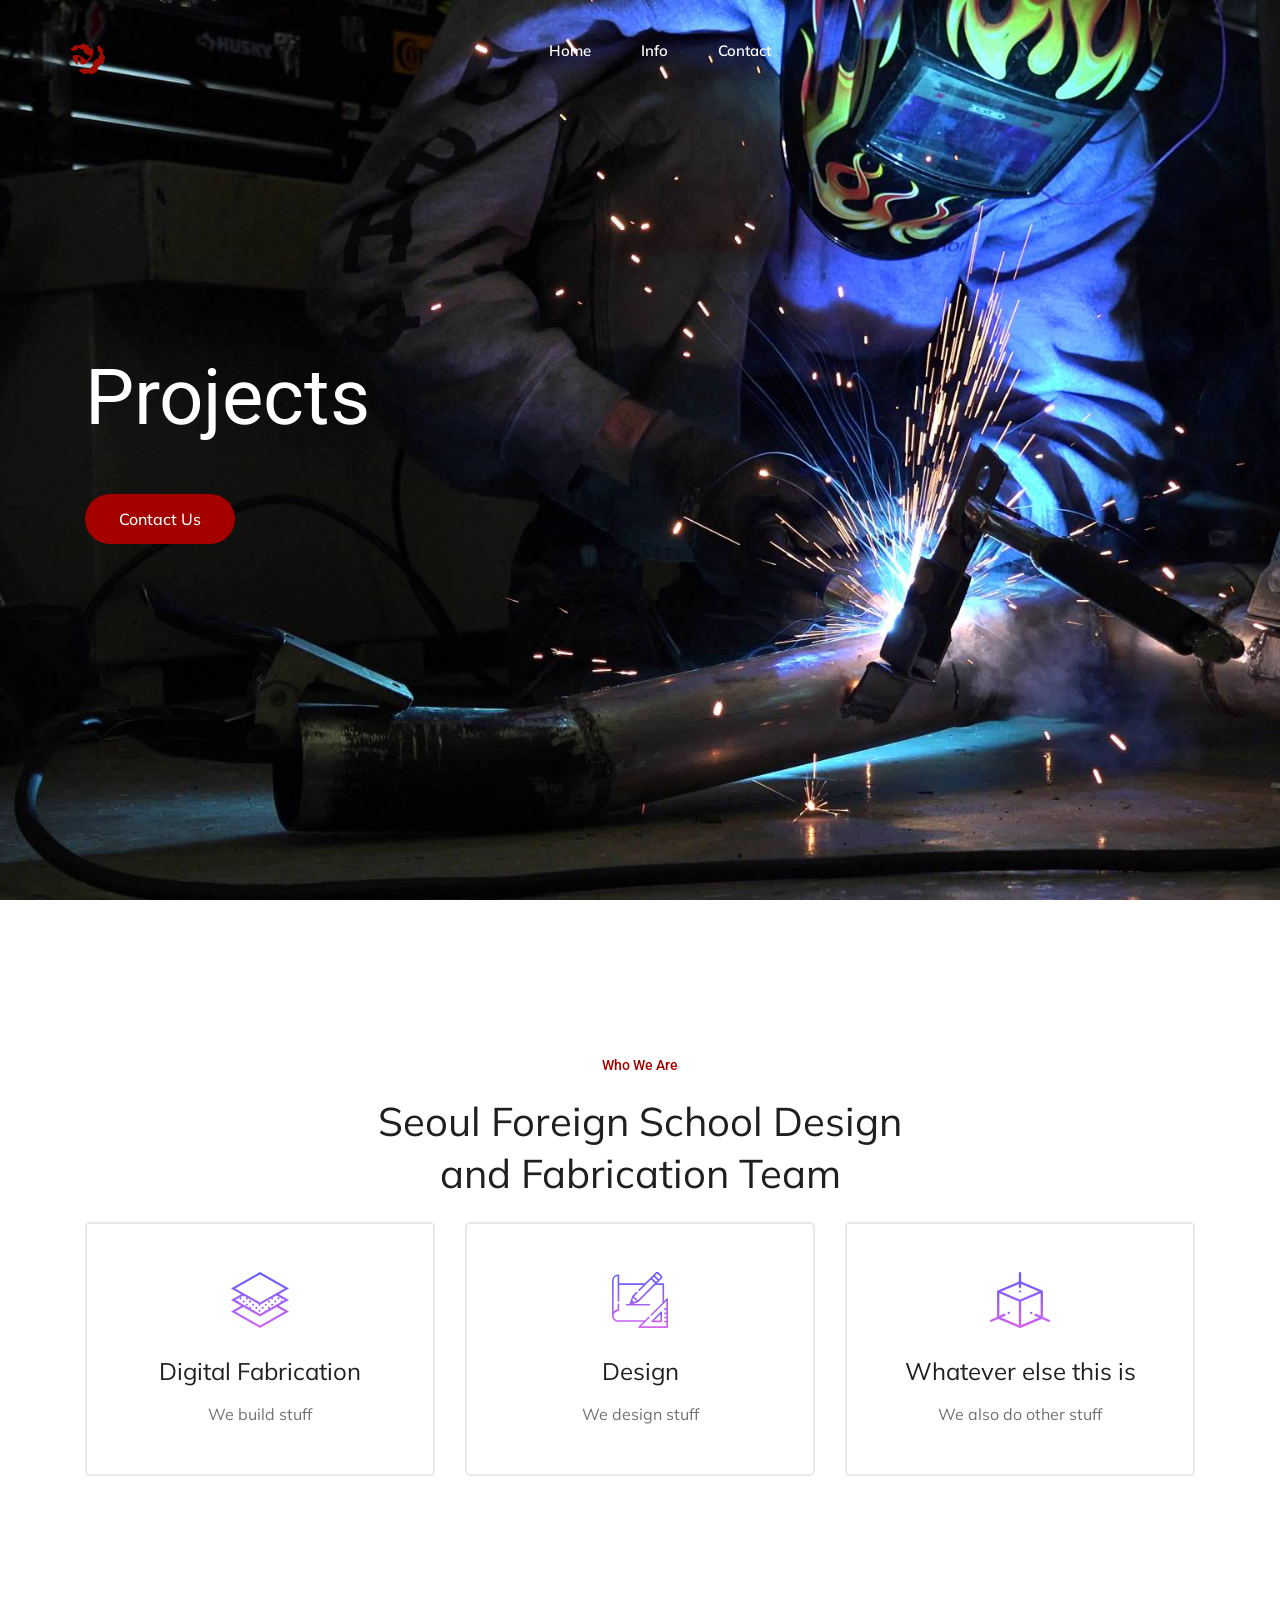
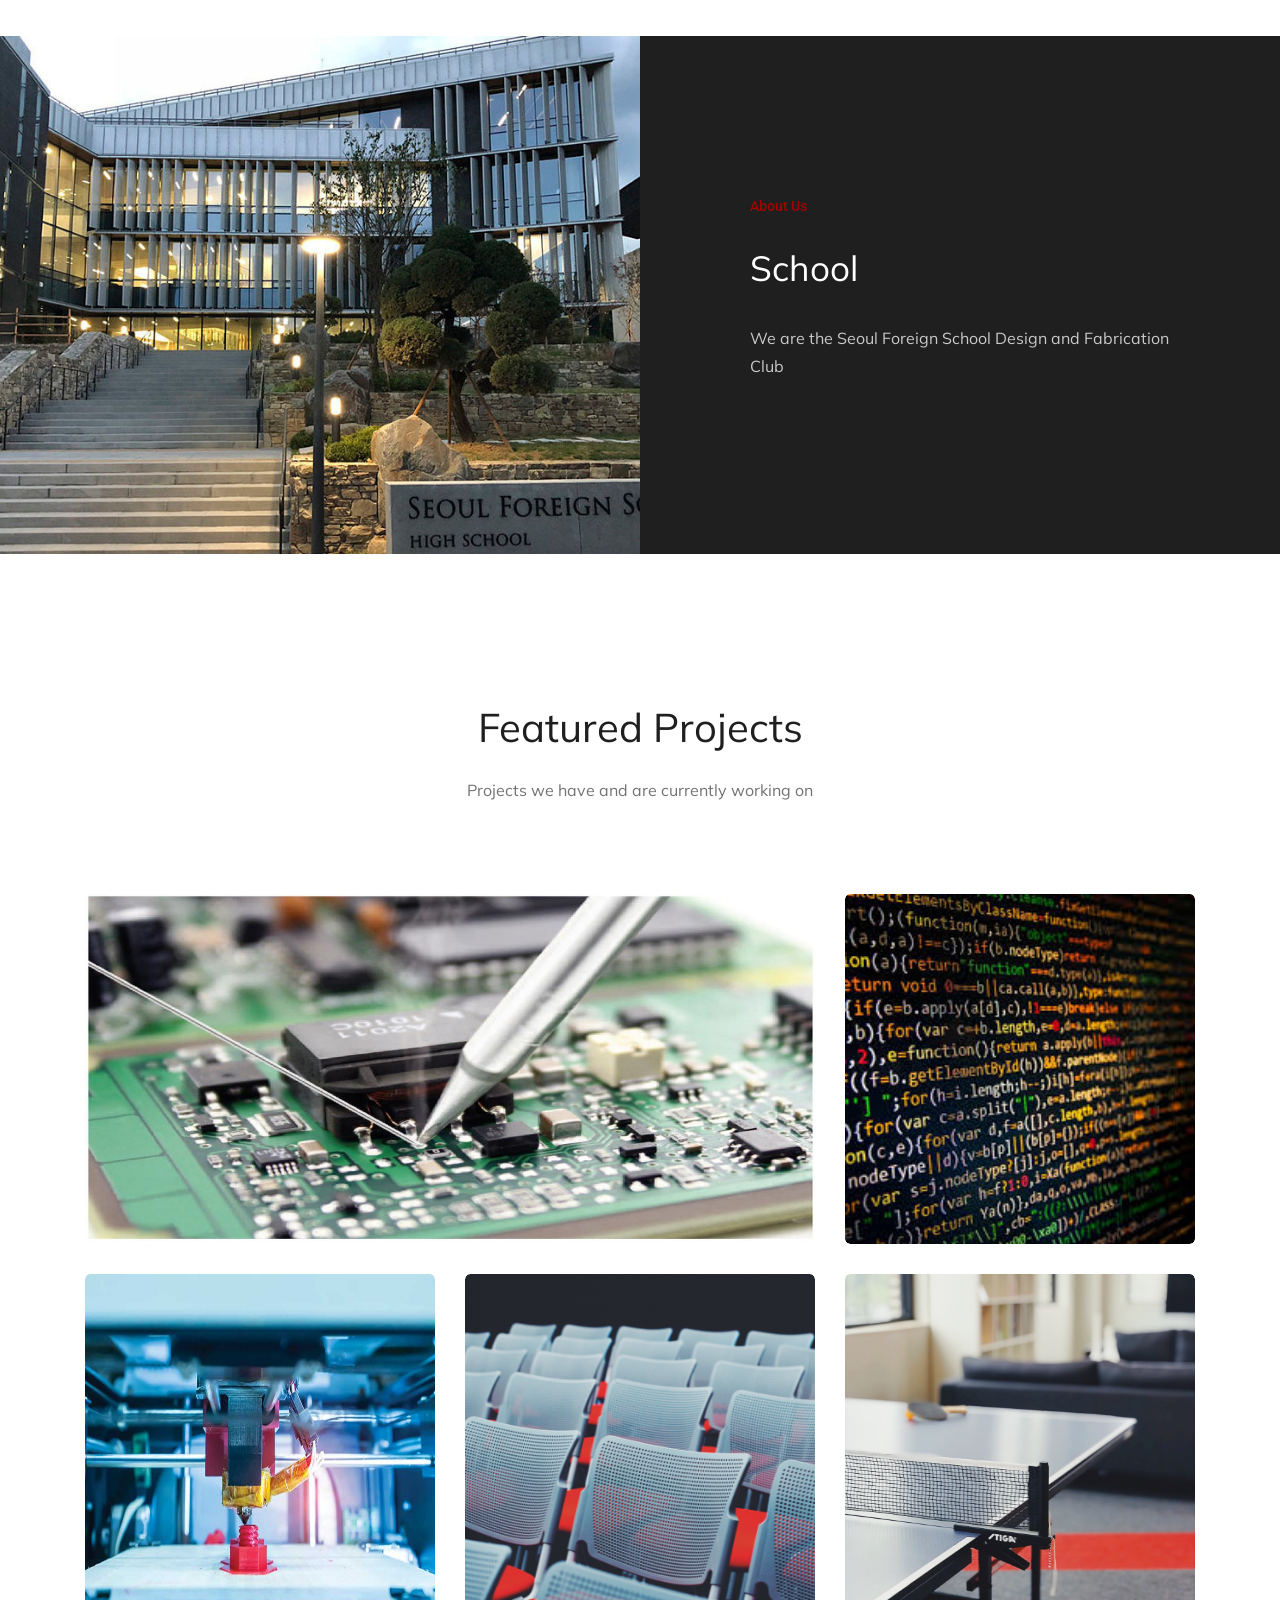
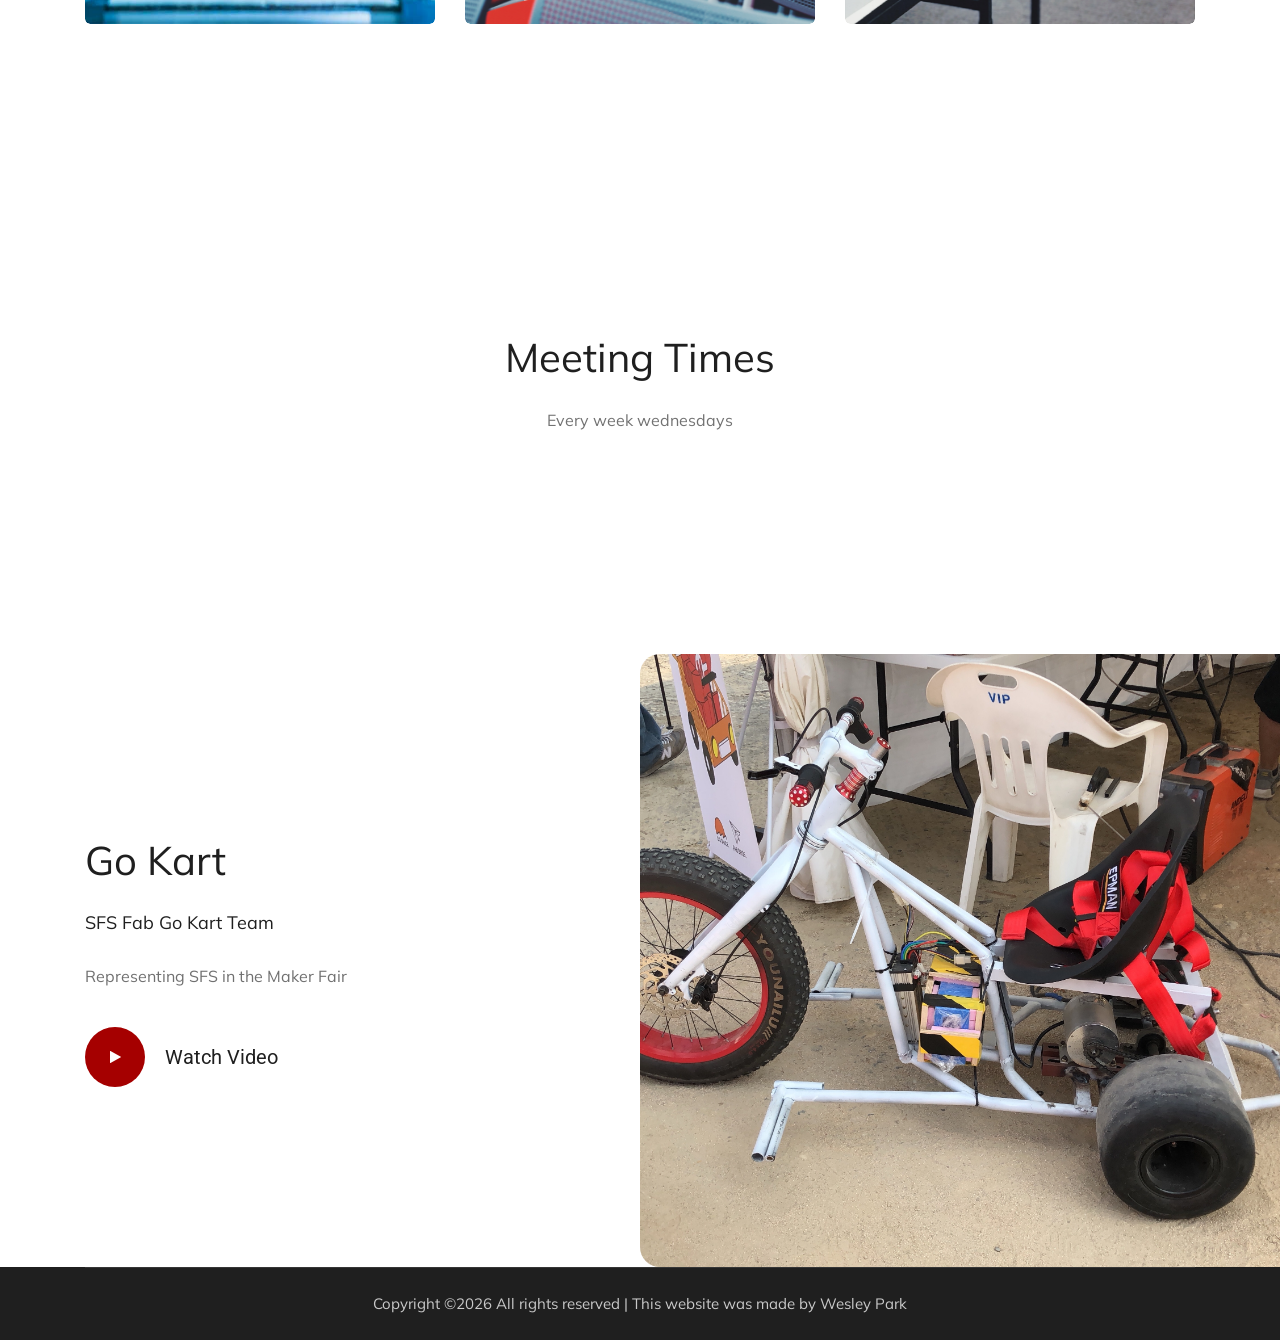
==== commit e398212b: "Last edits for crit d" ====
--- a/index.html
+++ b/index.html
@@ -137,6 +137,8 @@
         </div>
     </div>
 
+    
+
     <!-- portfolio_image_area  -->
     <div class="portfolio_image_area">
         <div class="container">
@@ -157,7 +159,7 @@
                         <div class="portfolio_hover">
                             <div class="title">
                                 <span>Project 1</span>
-                                    <h3>What we have been doing</h3>
+                                    <h3>Coding Projects</h3>
                             </div>
                         </div>
                     </div>
@@ -183,7 +185,7 @@
                         <div class="portfolio_hover">
                             <div class="title">
                                 <span>Project 3</span>
-                                    <h3>What we have been doing</h3>
+                                    <h3>3d Printing</h3>
                             </div>
                         </div>
                     </div>
@@ -213,6 +215,26 @@
                             </div>
                         </div>
                     </div>
+                </div>
+            </div>
+        </div>
+    </div>
+    <!--/ portfolio_image_area  -->
+
+     <!-- portfolio_image_area  -->
+     <div class="portfolio_image_area">
+        <div class="container">
+            <div class="row justify-content-center">
+                <div class="col-lg-6">
+                    <div class="section_title text-center mb-90">
+                        <h3 class="wow fadeInUp" data-wow-duration="1s" data-wow-delay=".3s">Meeting Times</h3>
+                        <p class="wow fadeInUp" data-wow-duration="1s" data-wow-delay=".4s">Every week wednesdays</p>
+                    </div>
+                </div>
+            </div>
+          
+                </div>
+                
                 </div>
             </div>
         </div>
--- a/css/style.css
+++ b/css/style.css
@@ -24,16 +24,16 @@
 }
 
 a:focus,
-.button:focus, button:focus {
+.button:focus,
+button:focus {
   text-decoration: none;
   outline: none;
 }
 
-
 .boxed-btn:hover {
-  background: #A50000;
+  background: #a50000;
   color: #fff !important;
-  border: 1px solid #A50000;
+  border: 1px solid #a50000;
 }
 
 .boxed-btn:focus {
@@ -45,7 +45,7 @@
 }
 
 .boxed-btn3 {
-  background: #A50000;
+  background: #a50000;
   color: #fff;
   display: inline-block;
   padding: 12px 33px;
@@ -68,8 +68,8 @@
 }
 
 .boxed-btn3:hover {
-  border: 1px solid #A50000;
-  color: #A50000 !important;
+  border: 1px solid #a50000;
+  color: #a50000 !important;
   background: transparent;
 }
 
@@ -81,7 +81,7 @@
 }
 
 .boxed-btn4 {
-  background: #A50000;
+  background: #a50000;
   color: #fff;
   display: inline-block;
   padding: 14px 27px;
@@ -104,7 +104,7 @@
 }
 
 .boxed-btn4:hover {
-  background: #A50000;
+  background: #a50000;
   color: #fff !important;
 }
 
@@ -140,7 +140,7 @@
 }
 
 .boxed-btn3-white:hover {
-  background: #28AE61;
+  background: #28ae61;
   color: #fff !important;
   border: 1px solid transparent;
 }
@@ -158,14 +158,14 @@
 }
 
 .boxed-btn3-green-2 {
-  color: #A50000 !important;
+  color: #a50000 !important;
   display: inline-block;
   padding: 14px 31px;
   font-family: "Muli", sans-serif;
   font-size: 14px;
   font-weight: 400;
   border: 0;
-  border: 1px solid #A50000;
+  border: 1px solid #a50000;
   -webkit-border-radius: 5px;
   -moz-border-radius: 5px;
   border-radius: 5px;
@@ -180,7 +180,7 @@
 }
 
 .boxed-btn3-green-2:hover {
-  background: #A50000;
+  background: #a50000;
   color: #fff !important;
   border: 1px solid transparent;
 }
@@ -192,7 +192,6 @@
 .boxed-btn3-green-2.large-width {
   width: 220px;
 }
-
 
 .boxed-btn2 {
   background: transparent;
@@ -208,17 +207,14 @@
   text-transform: uppercase;
 }
 
-
 .boxed-btn2:hover {
   background: #fff;
   color: #131313 !important;
 }
 
-
 .boxed-btn2:focus {
   outline: none;
 }
-
 
 .line-button {
   color: #919191;
@@ -230,7 +226,6 @@
   padding-bottom: 2px;
 }
 
-
 .line-button::before {
   position: absolute;
   content: "";
@@ -241,59 +236,52 @@
   left: 0;
 }
 
-
 .line-button:hover {
-  color: #009DFF;
-}
-
+  color: #009dff;
+}
 
 .line-button:hover::before {
-  background: #009DFF;
-}
-
+  background: #009dff;
+}
 
 .line_btn {
   display: inline-block;
   font-size: 15px;
-  color: #A50000;
-  border: 1px solid #A50000;
+  color: #a50000;
+  border: 1px solid #a50000;
   text-transform: capitalize;
   padding: 13px 34px;
   font-weight: 600;
 }
 
-
 .line_btn:hover {
-  background: #A50000;
+  background: #a50000;
   color: #fff;
 }
-
 
 .section_title span {
   position: relative;
   z-index: 3;
   font-size: 14px;
   font-weight: 500;
-  color: #A50000;
+  color: #a50000;
   text-transform: capitalize;
   margin-bottom: 19px;
   display: block;
   font-family: "Roboto", sans-serif;
 }
 
-
 .section_title h3 {
   font-size: 40px;
   line-height: 52px;
   font-weight: 400;
-  color: #1F1F1F;
+  color: #1f1f1f;
   position: relative;
   z-index: 0;
   padding-bottom: 15px;
 }
 
 @media (max-width: 767px) {
-
   .section_title h3 {
     font-size: 30px;
     line-height: 36px;
@@ -301,7 +289,6 @@
 }
 
 @media (min-width: 768px) and (max-width: 991px) {
-
   .section_title h3 {
     font-size: 36px;
     line-height: 42px;
@@ -309,12 +296,10 @@
 }
 
 @media (max-width: 767px) {
-
   .section_title h3 br {
     display: none;
   }
 }
-
 
 .section_title p {
   font-size: 16px;
@@ -325,54 +310,45 @@
 }
 
 @media (max-width: 767px) {
-
   .section_title p br {
     display: none;
   }
 }
 
-
 .section_title.white_text h3 {
   color: #fff;
 }
 
-
 .section_title.white_text span {
-  color: #fff;
+  color: #a50000;
   padding-top: 0;
 }
-
 
 .section_title.white_text span:before {
   display: none;
 }
 
-
 .mb-50 {
   margin-bottom: 50px;
 }
 
 @media (max-width: 767px) {
-
   .mb-50 {
     margin-bottom: 40px;
   }
 }
 
-
 .mb-90 {
   margin-bottom: 90px;
 }
 
 @media (max-width: 767px) {
-
   .mb-90 {
     margin-bottom: 40px;
   }
 }
 
 @media (max-width: 767px) {
-
   .mobile_menu {
     position: absolute;
     right: 0px;
@@ -380,7 +356,6 @@
     z-index: 9;
   }
 }
-
 
 .slicknav_menu .slicknav_nav {
   background: #fff;
@@ -398,31 +373,26 @@
   top: 11px;
 }
 
-
 .slicknav_menu .slicknav_nav a:hover {
   background: transparent;
-  color: #5DB2FF;
-}
-
+  color: #5db2ff;
+}
 
 .slicknav_menu .slicknav_nav a.active {
-  color: #5DB2FF;
-}
-
-@media (max-width: 767px) {
-
+  color: #5db2ff;
+}
+
+@media (max-width: 767px) {
   .slicknav_menu .slicknav_nav a i {
     display: none;
   }
 }
 
 @media (min-width: 768px) and (max-width: 991px) {
-
   .slicknav_menu .slicknav_nav a i {
     display: none;
   }
 }
-
 
 .slicknav_menu .slicknav_nav .slicknav_btn {
   background-color: transparent;
@@ -437,7 +407,6 @@
   top: -36px;
 }
 
-
 .slicknav_menu .slicknav_nav .slicknav_btn .slicknav_icon {
   margin-right: 6px;
   margin-top: 3px;
@@ -448,12 +417,10 @@
 }
 
 @media (max-width: 767px) {
-
   .slicknav_menu {
     margin-right: 0px;
   }
 }
-
 
 .slicknav_nav .slicknav_arrow {
   float: right;
@@ -461,7 +428,6 @@
   position: relative;
   top: -9px;
 }
-
 
 .slicknav_btn {
   background-color: transparent;
@@ -479,7 +445,6 @@
   right: 5px;
 }
 
-
 .header-area {
   position: absolute;
   left: 0;
@@ -490,92 +455,78 @@
 }
 
 @media (max-width: 767px) {
-
   .header-area {
     padding-top: 0;
   }
 }
 
 @media (min-width: 768px) and (max-width: 991px) {
-
   .header-area {
     padding-top: 0;
   }
 }
 
-
 .header-area .main-header-area {
   padding: 0 200px;
 }
 
 @media (max-width: 767px) {
-
   .header-area .main-header-area {
     padding: 10px 10px;
-    background: #1F1F1F;
+    background: #1f1f1f;
   }
 }
 
 @media (min-width: 768px) and (max-width: 991px) {
-
   .header-area .main-header-area {
     padding: 10px 10px;
-    background: #1F1F1F;
+    background: #1f1f1f;
   }
 }
 
 @media (min-width: 992px) and (max-width: 1200px) {
-
   .header-area .main-header-area {
     padding: 0 30px;
   }
 }
 
 @media (min-width: 1200px) and (max-width: 1500px) {
-
   .header-area .main-header-area {
     padding: 0 70px;
   }
 }
 
-
 .header-area .main-header-area .logo-img {
   text-align: left;
 }
 
 @media (max-width: 767px) {
-
   .header-area .main-header-area .logo-img {
     text-align: left;
   }
 }
 
 @media (min-width: 768px) and (max-width: 991px) {
-
   .header-area .main-header-area .logo-img {
     text-align: left;
   }
 }
 
 @media (min-width: 992px) and (max-width: 1200px) {
-
   .header-area .main-header-area .logo-img {
     text-align: left;
   }
 }
 
-
 .header-area .main-header-area .main-menu {
   text-align: center;
 }
-
 
 .header-area .main-header-area .main-menu ul li {
   display: inline-block;
   position: relative;
   margin: 0 23px;
 }
-
 
 .header-area .main-header-area .main-menu ul li a {
   color: #fff;
@@ -589,49 +540,41 @@
 }
 
 @media (min-width: 992px) and (max-width: 1200px) {
-
   .header-area .main-header-area .main-menu ul li a {
     font-size: 15px;
   }
 }
 
 @media (min-width: 1200px) and (max-width: 1500px) {
-
   .header-area .main-header-area .main-menu ul li a {
     font-size: 15px;
   }
 }
 
-
 .header-area .main-header-area .main-menu ul li a i {
   font-size: 9px;
 }
 
 @media (max-width: 767px) {
-
   .header-area .main-header-area .main-menu ul li a i {
     display: none !important;
   }
 }
 
 @media (min-width: 768px) and (max-width: 991px) {
-
   .header-area .main-header-area .main-menu ul li a i {
     display: none !important;
   }
 }
-
 
 .header-area .main-header-area .main-menu ul li a.active::before {
   opacity: 1;
   transform: scaleX(1);
 }
 
-
 .header-area .main-header-area .main-menu ul li a:hover {
-  color: #A50000;
-}
-
+  color: #a50000;
+}
 
 .header-area .main-header-area .main-menu ul li .submenu {
   position: absolute;
@@ -650,12 +593,10 @@
   transition: 0.6s;
 }
 
-
 .header-area .main-header-area .main-menu ul li .submenu li {
   display: block;
   margin: 0;
 }
-
 
 .header-area .main-header-area .main-menu ul li .submenu li a {
   padding: 10px 15px;
@@ -668,16 +609,13 @@
   color: #000;
 }
 
-
 .header-area .main-header-area .main-menu ul li .submenu li a::before {
   display: none;
 }
 
-
 .header-area .main-header-area .main-menu ul li .submenu li:hover a {
-  color: #A50000;
-}
-
+  color: #a50000;
+}
 
 .header-area .main-header-area .main-menu ul li:hover > .submenu {
   opacity: 1;
@@ -685,17 +623,14 @@
   top: 100%;
 }
 
-
 .header-area .main-header-area .main-menu ul li:hover > a::before {
   opacity: 1;
   transform: scaleX(1);
 }
 
-
 .header-area .main-header-area .main-menu ul li:first-child a {
   padding-left: 0;
 }
-
 
 .header-area .main-header-area.sticky {
   box-shadow: 0px 3px 16px 0px rgba(0, 0, 0, 0.1);
@@ -709,24 +644,20 @@
   transition: transform 500ms ease, background 500ms ease;
   -webkit-transition: transform 500ms ease, background 500ms ease;
   box-shadow: 0px 3px 16px 0px rgba(0, 0, 0, 0.1);
-  background: #1F1F1F;
-}
-
+  background: #1f1f1f;
+}
 
 .header-area .main-header-area.sticky .main-menu {
   padding: 0;
 }
 
-
 .header-area .main-header-area.sticky .main-menu ul li a {
   color: #fff;
 }
 
-
 .header-area .main-header-area.sticky .log_chat_area .say_hi {
   color: #fff;
 }
-
 
 .header-area .log_chat_area {
   -webkit-justify-content: flex-end;
@@ -735,7 +666,6 @@
   justify-content: flex-end;
   -ms-flex-pack: flex-end;
 }
-
 
 .header-area .log_chat_area .say_hi {
   font-size: 16px;
@@ -748,27 +678,23 @@
   font-family: "Muli", sans-serif;
 }
 
-
 .header-area .log_chat_area .say_hi:before {
   position: absolute;
   content: "";
   height: 3px;
   width: 100%;
-  background: #A50000;
+  background: #a50000;
   bottom: 0;
   left: 0;
 }
 
-
 .slider_bg_1 {
   background-image: url(../images/welding.jpg);
 }
 
-
 .slider_bg_2 {
   background-image: url(../img/banner/banner2.png);
 }
-
 
 .slider_area .single_slider {
   position: relative;
@@ -780,27 +706,23 @@
 }
 
 @media (max-width: 767px) {
-
   .slider_area .single_slider {
     height: 500px;
   }
 }
 
 @media (min-width: 768px) and (max-width: 991px) {
-
   .slider_area .single_slider {
     height: 620px;
   }
 }
 
-
 .slider_area .single_slider.about_banner.overlay::before {
-  opacity: .5;
-}
-
+  opacity: 0.5;
+}
 
 .slider_area .single_slider .slider_text h3 {
-  color: #FFF;
+  color: #fff;
   font-family: "Roboto", sans-serif;
   font-size: 78px;
   font-weight: 400;
@@ -808,13 +730,11 @@
   margin-bottom: 54px;
 }
 
-
 .slider_area .single_slider .slider_text h3 span {
   font-weight: 700;
 }
 
 @media (max-width: 767px) {
-
   .slider_area .single_slider .slider_text h3 {
     font-size: 30px;
     line-height: 35px;
@@ -822,7 +742,6 @@
 }
 
 @media (min-width: 768px) and (max-width: 991px) {
-
   .slider_area .single_slider .slider_text h3 {
     font-size: 50px;
     line-height: 62px;
@@ -830,125 +749,107 @@
 }
 
 @media (min-width: 992px) and (max-width: 1200px) {
-
   .slider_area .single_slider .slider_text h3 {
     font-size: 45px;
     line-height: 55px;
   }
 }
 
-
 .slider_area .single_slider .slider_text span {
   font-size: 30px;
   font-weight: 400;
-  color: #FFFFFF;
+  color: #ffffff;
   position: relative;
   z-index: 1;
 }
-
 
 .slider_area .single_slider .slider_text span::before {
   position: absolute;
   background: #fff;
   width: 50px;
   height: 2px;
-  content: '';
+  content: "";
   left: -67px;
   top: 50%;
   margin-bottom: -1px;
 }
 
 @media (min-width: 992px) and (max-width: 1200px) {
-
   .slider_area .single_slider .slider_text span {
     font-size: 16px;
   }
 }
 
 @media (max-width: 767px) {
-
   .slider_area .single_slider .slider_text span {
     font-size: 16px;
   }
 }
 
-
 .slider_area .single_slider .slider_text .video_service_btn > a {
   margin-right: 15px;
 }
 
 @media (max-width: 767px) {
-
   .slider_area .single_slider .slider_text .video_service_btn > a {
     margin-bottom: 20px;
   }
 }
 
-
 .features_area {
   padding: 77px 0 90px 0;
 }
 
 @media (max-width: 767px) {
-
   .features_area {
     padding: 30px 0 40px 0;
   }
 }
 
 @media (min-width: 768px) and (max-width: 991px) {
-
   .features_area {
     padding: 30px 0 40px 0;
   }
 }
 
-
 .features_area .about_image img {
   width: auto;
 }
 
-
 .features_area .about_draw img {
   width: 100%;
 }
-
 
 .features_area .features_main_wrap {
   padding: 90px 0;
 }
 
 @media (max-width: 767px) {
-
   .features_area .features_main_wrap {
     padding: 30px 0;
   }
 }
 
 @media (max-width: 767px) {
-
   .features_area .features_main_wrap .about_image img {
     width: 100%;
   }
 }
 
 @media (max-width: 767px) {
-
   .features_area .features_info2 {
     margin-bottom: 30px;
   }
 }
-
 
 .features_area .features_info2 h3 {
   font-size: 46px;
   line-height: 60px;
   font-weight: 300;
-  color: #2C2C2C;
-}
-
-@media (max-width: 767px) {
-
+  color: #2c2c2c;
+}
+
+@media (max-width: 767px) {
   .features_area .features_info2 h3 {
     font-size: 30px;
     line-height: 40px;
@@ -956,7 +857,6 @@
 }
 
 @media (min-width: 768px) and (max-width: 991px) {
-
   .features_area .features_info2 h3 {
     font-size: 35px;
     line-height: 45px;
@@ -964,13 +864,11 @@
 }
 
 @media (min-width: 992px) and (max-width: 1200px) {
-
   .features_area .features_info2 h3 {
     font-size: 30px;
     line-height: 40px;
   }
 }
-
 
 .features_area .features_info2 p {
   font-size: 16px;
@@ -983,19 +881,16 @@
 }
 
 @media (min-width: 992px) and (max-width: 1200px) {
-
   .features_area .features_info2 p br {
     display: none;
   }
 }
 
-
 .features_area .features_info {
   padding-left: 68px;
 }
 
 @media (max-width: 767px) {
-
   .features_area .features_info {
     padding-top: 50px;
     padding-bottom: 50px;
@@ -1005,7 +900,6 @@
 }
 
 @media (min-width: 768px) and (max-width: 991px) {
-
   .features_area .features_info {
     padding-left: 30px;
     padding-top: 100px;
@@ -1014,7 +908,6 @@
 }
 
 @media (min-width: 992px) and (max-width: 1200px) {
-
   .features_area .features_info {
     padding-left: 30px;
     padding-top: 0;
@@ -1023,23 +916,20 @@
 }
 
 @media (min-width: 1200px) and (max-width: 1500px) {
-
   .features_area .features_info {
     padding-left: 30px;
     padding-top: 0;
   }
 }
-
 
 .features_area .features_info h3 {
   font-size: 46px;
   line-height: 60px;
   font-weight: 300;
-  color: #2C2C2C;
-}
-
-@media (max-width: 767px) {
-
+  color: #2c2c2c;
+}
+
+@media (max-width: 767px) {
   .features_area .features_info h3 {
     font-size: 30px;
     line-height: 40px;
@@ -1047,7 +937,6 @@
 }
 
 @media (min-width: 768px) and (max-width: 991px) {
-
   .features_area .features_info h3 {
     font-size: 38px;
     line-height: 50px;
@@ -1055,7 +944,6 @@
 }
 
 @media (min-width: 992px) and (max-width: 1200px) {
-
   .features_area .features_info h3 {
     font-size: 30px;
     line-height: 40px;
@@ -1063,26 +951,22 @@
 }
 
 @media (max-width: 767px) {
-
   .features_area .features_info h3 br {
     display: none;
   }
 }
 
 @media (min-width: 768px) and (max-width: 991px) {
-
   .features_area .features_info h3 br {
     display: none;
   }
 }
 
 @media (min-width: 992px) and (max-width: 1200px) {
-
   .features_area .features_info h3 br {
     display: none;
   }
 }
-
 
 .features_area .features_info p {
   font-size: 16px;
@@ -1093,24 +977,20 @@
 }
 
 @media (min-width: 992px) and (max-width: 1200px) {
-
   .features_area .features_info p br {
     display: none;
   }
 }
 
-
 .features_area .features_info ul {
   margin-bottom: 56px;
 }
 
 @media (max-width: 767px) {
-
   .features_area .features_info ul {
     margin-bottom: 30px;
   }
 }
-
 
 .features_area .features_info ul li {
   font-size: 16px;
@@ -1123,14 +1003,13 @@
   z-index: 1;
 }
 
-
 .features_area .features_info ul li::before {
   position: absolute;
   left: 0;
   background-image: url(../img/ilstrator_img/check.svg);
   width: 16px;
   height: 16px;
-  content: '';
+  content: "";
   top: 50%;
   -webkit-transform: translateY(-50%);
   -moz-transform: translateY(-50%);
@@ -1138,11 +1017,9 @@
   transform: translateY(-50%);
 }
 
-
 .features_area .features_info .boxed-btn3 {
   padding: 13px 46px 14px 46px;
 }
-
 
 .productivity_area {
   background-image: url(../img/banner/product.png);
@@ -1153,22 +1030,19 @@
 }
 
 @media (max-width: 767px) {
-
   .productivity_area {
     padding: 100px 0;
   }
 }
-
 
 .productivity_area h3 {
   font-size: 46px;
   font-weight: 300;
-  color: #FFFFFF;
+  color: #ffffff;
   line-height: 60px;
 }
 
 @media (max-width: 767px) {
-
   .productivity_area h3 {
     font-size: 30px;
     line-height: 35px;
@@ -1178,43 +1052,36 @@
 }
 
 @media (min-width: 768px) and (max-width: 991px) {
-
   .productivity_area h3 {
     margin-bottom: 30px;
   }
 }
 
-
 .productivity_area .app_download {
   text-align: right;
 }
 
 @media (max-width: 767px) {
-
   .productivity_area .app_download {
     text-align: center;
   }
 }
 
 @media (min-width: 768px) and (max-width: 991px) {
-
   .productivity_area .app_download {
     text-align: center;
   }
 }
 
-
 .productivity_area .app_download img {
   margin-left: 9px;
 }
 
 @media (max-width: 767px) {
-
   .productivity_area .app_download img {
     margin: 5px 0;
   }
 }
-
 
 .counter_area {
   padding-bottom: 120px;
@@ -1222,16 +1089,14 @@
 }
 
 @media (max-width: 767px) {
-
   .counter_area {
     padding-bottom: 30px;
     padding-top: 60px;
   }
 }
 
-
 .counter_area .single_counter {
-  border: 1px solid #E8E8E8;
+  border: 1px solid #e8e8e8;
   padding: 50px 0 43px 0;
   margin-bottom: 30px;
   -webkit-transition: 0.3s;
@@ -1240,53 +1105,45 @@
   transition: 0.3s;
 }
 
-
 .counter_area .single_counter h3 {
   margin-bottom: 16px;
 }
 
-
 .counter_area .single_counter h3 span {
-  color: #A50000;
+  color: #a50000;
   font-size: 50px;
   font-weight: 700;
 }
 
 @media (max-width: 767px) {
-
   .counter_area .single_counter h3 span {
     font-size: 35px;
   }
 }
-
 
 .counter_area .single_counter h3 span span {
   position: relative;
   top: -2px;
 }
 
-
 .counter_area .single_counter p {
   font-size: 15px;
-  color: #001D38;
+  color: #001d38;
   font-weight: 400;
   margin-bottom: 0;
 }
 
-
 .counter_area .single_counter:hover {
-  border: 1px solid #A50000;
-}
-
+  border: 1px solid #a50000;
+}
 
 .about_area {
-  background: #1F1F1F;
+  background: #1f1f1f;
   position: relative;
 }
 
-
 .about_area::before {
-  content: '';
+  content: "";
   background-image: url(../img/about/about.jpg);
   left: 0;
   top: 0;
@@ -1300,19 +1157,16 @@
 }
 
 @media (max-width: 767px) {
-
   .about_area::before {
     display: none;
   }
 }
 
 @media (min-width: 768px) and (max-width: 991px) {
-
   .about_area::before {
     display: none;
   }
 }
-
 
 .about_area .about_thumb {
   position: absolute;
@@ -1322,37 +1176,31 @@
   width: 50%;
 }
 
-
 .about_area .about_thumb img {
   width: 100%;
 }
-
 
 .about_area .about_info {
   padding: 160px 0;
 }
 
 @media (max-width: 767px) {
-
   .about_area .about_info {
     padding: 80px 0;
   }
 }
 
 @media (min-width: 768px) and (max-width: 991px) {
-
   .about_area .about_info {
     padding: 100px 0;
   }
 }
 
 @media (min-width: 992px) and (max-width: 1200px) {
-
   .about_area .about_info {
     padding: 100px 0;
   }
 }
-
 
 .about_area .section_title h3 {
   margin-top: 25px;
@@ -1360,7 +1208,6 @@
 }
 
 @media (min-width: 992px) and (max-width: 1200px) {
-
   .about_area .section_title h3 {
     font-size: 35px;
     margin-bottom: 20px;
@@ -1368,37 +1215,32 @@
 }
 
 @media (min-width: 1200px) and (max-width: 1500px) {
-
   .about_area .section_title h3 {
     font-size: 35px;
     margin-bottom: 15px;
   }
 }
 
-
 .about_area .section_title .mid_text {
-  color: #C9C9C9;
+  color: #c9c9c9;
   font-size: 16px;
   font-weight: 400;
   margin-bottom: 14px;
 }
 
-
 .about_area .section_title .last_text {
-  color: #C9C9C9;
+  color: #c9c9c9;
   font-size: 18px;
   font-weight: 400;
   margin-bottom: 44px;
 }
 
-
 .gallery_area {
   padding-top: 150px;
   padding-bottom: 150px;
 }
 
 @media (max-width: 767px) {
-
   .gallery_area {
     padding-top: 50px;
     padding-bottom: 50px;
@@ -1406,19 +1248,16 @@
 }
 
 @media (min-width: 768px) and (max-width: 991px) {
-
   .gallery_area {
     padding-top: 100px;
     padding-bottom: 100px;
   }
 }
 
-
 .gallery_area .single-gallery {
   overflow: hidden;
   position: relative;
 }
-
 
 .gallery_area .single-gallery img {
   width: 100%;
@@ -1431,7 +1270,6 @@
   -o-transition: 0.5s;
   transition: 0.5s;
 }
-
 
 .gallery_area .single-gallery .gallery_hover {
   position: absolute;
@@ -1454,12 +1292,10 @@
   visibility: hidden;
 }
 
-
 .gallery_area .single-gallery .gallery_hover .hover_inner {
   display: table-cell;
   vertical-align: middle;
 }
-
 
 .gallery_area .single-gallery .gallery_hover .hover_inner h3 {
   font-size: 22px;
@@ -1467,13 +1303,11 @@
   font-weight: 400;
 }
 
-
 .gallery_area .single-gallery .gallery_hover .hover_inner span {
   color: #fff;
   font-size: 14px;
   font-weight: 300;
 }
-
 
 .gallery_area .single-gallery:hover .gallery_hover {
   -webkit-transform: translateX(0%);
@@ -1484,7 +1318,6 @@
   opacity: 1;
 }
 
-
 .gallery_area .single-gallery:hover img {
   -webkit-transform: scale(1.05);
   -moz-transform: scale(1.05);
@@ -1492,11 +1325,9 @@
   transform: scale(1.05);
 }
 
-
 .gallery_area .More_Works_btn {
   margin-top: 40px;
 }
-
 
 .portfolio_details_area {
   padding-top: 280px;
@@ -1504,7 +1335,6 @@
 }
 
 @media (max-width: 767px) {
-
   .portfolio_details_area {
     padding-top: 100px;
     padding-bottom: 50px;
@@ -1512,18 +1342,15 @@
 }
 
 @media (min-width: 768px) and (max-width: 991px) {
-
   .portfolio_details_area {
     padding-top: 100px;
     padding-bottom: 100px;
   }
 }
 
-
 .portfolio_details_area .portfolio_details_thumb img {
   width: 100%;
 }
-
 
 .portfolio_details_area .portfolio_details_content span {
   font-size: 14px;
@@ -1531,9 +1358,8 @@
   color: #919191;
 }
 
-
 .portfolio_details_area .portfolio_details_content h3 {
-  color: #2C2C2C;
+  color: #2c2c2c;
   font-size: 36px;
   font-weight: 400;
   line-height: 55px;
@@ -1542,20 +1368,17 @@
 }
 
 @media (max-width: 767px) {
-
   .portfolio_details_area .portfolio_details_content h3 {
     font-size: 25px;
     line-height: 40px;
   }
 }
 
-
 .portfolio_details_area .portfolio_details_content h4 {
   font-size: 20px;
   font-weight: 400;
-  color: #2C2C2C;
-}
-
+  color: #2c2c2c;
+}
 
 .portfolio_details_area .portfolio_details_content p {
   font-size: 16px;
@@ -1564,30 +1387,25 @@
   line-height: 28px;
 }
 
-
 .mt-50 {
   margin-top: 50px;
 }
 
 @media (max-width: 767px) {
-
   .mt-50 {
     margin-top: 30px;
   }
 }
 
-
 .mb-50 {
   margin-bottom: 50px;
 }
 
 @media (max-width: 767px) {
-
   .mb-50 {
     margin-bottom: 30px;
   }
 }
-
 
 .footer {
   background-repeat: no-repeat;
@@ -1596,15 +1414,13 @@
   background-size: cover;
 }
 
-
 .footer .footer_top {
   padding-top: 100px;
   padding-bottom: 160px;
-  background: #1F1F1F;
-}
-
-@media (max-width: 767px) {
-
+  background: #1f1f1f;
+}
+
+@media (max-width: 767px) {
   .footer .footer_top {
     padding-top: 50px;
     padding-bottom: 30px;
@@ -1612,7 +1428,6 @@
 }
 
 @media (min-width: 768px) and (max-width: 991px) {
-
   .footer .footer_top {
     padding-top: 50px;
     padding-bottom: 60px;
@@ -1620,7 +1435,6 @@
 }
 
 @media (min-width: 992px) and (max-width: 1200px) {
-
   .footer .footer_top {
     padding-top: 100px;
     padding-bottom: 100px;
@@ -1628,12 +1442,10 @@
 }
 
 @media (max-width: 767px) {
-
   .footer .footer_top .menu_links {
     margin-top: 15px;
   }
 }
-
 
 .footer .footer_top .menu_links ul li {
   display: inline-block;
@@ -1641,26 +1453,22 @@
 }
 
 @media (max-width: 767px) {
-
   .footer .footer_top .menu_links ul li {
     margin-right: 10px;
   }
 }
 
 @media (min-width: 992px) and (max-width: 1200px) {
-
   .footer .footer_top .menu_links ul li {
     margin-right: 30px;
   }
 }
 
 @media (min-width: 768px) and (max-width: 991px) {
-
   .footer .footer_top .menu_links ul li {
     margin-right: 30px;
   }
 }
-
 
 .footer .footer_top .menu_links ul li a {
   color: #fff;
@@ -1668,50 +1476,42 @@
   font-weight: 500;
 }
 
-
 .footer .footer_top .menu_links ul li a:hover {
-  color: #A50000;
-}
-
+  color: #a50000;
+}
 
 .footer .copy-right_text {
   padding-bottom: 25px;
-  background: #1F1F1F;
-}
-
+  background: #1f1f1f;
+}
 
 .footer .copy-right_text .footer_border {
   padding-bottom: 25px;
   border-top: 1px solid #363636;
 }
 
-
 .footer .copy-right_text .copy_right {
   font-size: 15px;
-  color: #C9C9C9;
+  color: #c9c9c9;
   margin-bottom: 0;
   font-weight: 400;
 }
 
 @media (max-width: 767px) {
-
   .footer .copy-right_text .copy_right {
     font-size: 13px;
   }
 }
 
-
 .footer .copy-right_text .copy_right a {
-  color: #A50000;
-}
-
+  color: #a50000;
+}
 
 .footer .socail_links {
   text-align: right;
 }
 
 @media (max-width: 767px) {
-
   .footer .socail_links {
     text-align: left;
     margin-top: 30px;
@@ -1719,18 +1519,15 @@
 }
 
 @media (min-width: 768px) and (max-width: 991px) {
-
   .footer .socail_links {
     text-align: center;
     margin-top: 30px;
   }
 }
 
-
 .footer .socail_links ul li {
   display: inline-block;
 }
-
 
 .footer .socail_links ul li a {
   color: #fff;
@@ -1744,39 +1541,33 @@
   border-radius: 50%;
   line-height: 40px !important;
   margin-right: 7px;
-  color: #E7F9F9;
+  color: #e7f9f9;
   line-height: 40px !important;
-  border: 1px solid #E7F9F9;
+  border: 1px solid #e7f9f9;
   font-size: 14px;
 }
-
 
 .footer .socail_links ul li a:hover {
   color: #fff !important;
-  background: #A50000;
-  border: 1px solid #A50000;
-}
-
+  background: #a50000;
+  border: 1px solid #a50000;
+}
 
 .bradcam_bg_1 {
   background-image: url(../img/banner/bradcam.png);
 }
 
-
 .breadcam_bg_2 {
   background-image: url(../img/banner/bradcam_2.png);
 }
 
-
 .breadcam_bg_3 {
   background-image: url(../img/banner/bradcam_3.png);
 }
 
-
 .breadcam_bg_4 {
   background-image: url(../img/banner/bradcam_4.png);
 }
-
 
 .bradcam_area {
   background-size: cover;
@@ -1787,26 +1578,23 @@
   z-index: 0;
 }
 
-
 .bradcam_area::before {
   position: absolute;
   left: 0;
   top: 0;
   width: 100%;
   height: 100%;
-  background: #1F1F1F;
-  opacity: .5;
+  background: #1f1f1f;
+  opacity: 0.5;
   z-index: -1;
-  content: '';
-}
-
-@media (max-width: 767px) {
-
+  content: "";
+}
+
+@media (max-width: 767px) {
   .bradcam_area {
     padding: 140px 0 90px 0;
   }
 }
-
 
 .bradcam_area h3 {
   font-size: 78px;
@@ -1818,12 +1606,10 @@
 }
 
 @media (max-width: 767px) {
-
   .bradcam_area h3 {
     font-size: 30px;
   }
 }
-
 
 .bradcam_area p {
   font-size: 18px;
@@ -1832,16 +1618,13 @@
   text-transform: capitalize;
 }
 
-
 .bradcam_area p a {
   color: #fff;
 }
 
-
 .bradcam_area p a:hover {
   color: #fff;
 }
-
 
 .popup_box {
   background: #fff;
@@ -1850,60 +1633,52 @@
   width: 558px;
 }
 
-
 .popup_box .boxed-btn3 {
   width: 100%;
   text-transform: capitalize;
 }
 
-
 .popup_box .popup_header {
-  background: #F5FBFF;
+  background: #f5fbff;
   padding: 28px 0;
   display: block;
 }
-
 
 .popup_box .popup_header h3 {
   text-align: center;
   font-size: 20px;
-  color: #2C2C2C;
+  color: #2c2c2c;
   margin-bottom: 0;
   font-weight: 400;
 }
 
-
 .popup_box .custom_form {
   padding: 60px 68px;
 }
 
-
 .popup_box input {
   width: 100%;
   height: 50px;
   border: none;
-  border-bottom: 1px solid #C7C7C7;
+  border-bottom: 1px solid #c7c7c7;
   padding: 15px 0;
   margin-bottom: 20px;
 }
-
 
 .popup_box input::placeholder {
   color: #919191;
   font-weight: 400;
 }
 
-
 .popup_box input:focus {
   outline: none;
 }
 
-
 .popup_box textarea {
   width: 100%;
   border: none;
   margin-top: 112px;
-  border-bottom: 1px solid #C7C7C7;
+  border-bottom: 1px solid #c7c7c7;
   padding: 15px 0;
   margin-bottom: 20px;
   height: 55px;
@@ -1911,23 +1686,20 @@
   margin-bottom: 40px;
 }
 
-
 .popup_box textarea::placeholder {
   color: #919191;
   font-weight: 400;
 }
 
-
 .popup_box textarea:focus {
   outline: none;
 }
-
 
 .popup_box .nice-select {
   -webkit-tap-highlight-color: transparent;
   background-color: #fff;
 
-  border: solid 1px #E2E2E2;
+  border: solid 1px #e2e2e2;
   box-sizing: border-box;
   clear: both;
   cursor: pointer;
@@ -1959,7 +1731,6 @@
   color: #919191;
 }
 
-
 .popup_box .nice-select::after {
   content: "\f0d7";
   display: block;
@@ -1976,7 +1747,6 @@
   font-size: 15px;
 }
 
-
 .popup_box .nice-select.open .list {
   opacity: 1;
   pointer-events: auto;
@@ -1987,12 +1757,10 @@
   overflow-y: scroll;
 }
 
-
 .popup_box .nice-select.list {
   height: 200px;
   overflow-y: scroll;
 }
-
 
 #test-form {
   display: inline-block;
@@ -2007,17 +1775,14 @@
   transform: translate(-50%, -50%);
 }
 
-
 #test-form .mfp-close-btn-in .mfp-close {
   color: #333;
   display: none !important;
 }
 
-
 #test-form button.mfp-close {
   display: none !important;
 }
-
 
 .mfp-bg {
   top: 0;
@@ -2028,16 +1793,14 @@
   overflow: hidden;
   position: fixed;
   background: #000000;
-  opacity: .7;
-}
-
+  opacity: 0.7;
+}
 
 .our_department_area {
-  background: #F5FBFF;
+  background: #f5fbff;
   padding-top: 120px;
   padding-bottom: 90px;
 }
-
 
 .our_department_area .single_department {
   background: #fff;
@@ -2047,13 +1810,11 @@
   box-shadow: 0 6px 10px rgba(0, 0, 0, 0.04);
 }
 
-
 .our_department_area .single_department .department_thumb {
   overflow: hidden;
   border-top-right-radius: 5px;
   border-top-left-radius: 5px;
 }
-
 
 .our_department_area .single_department .department_thumb img {
   width: 100%;
@@ -2067,29 +1828,24 @@
   transition: 0.3s;
 }
 
-
 .our_department_area .single_department .department_content {
   padding: 22px 30px 24px 30px;
 }
 
-
 .our_department_area .single_department .department_content h3 {
   margin-bottom: 0;
 }
 
-
 .our_department_area .single_department .department_content h3 a {
   font-size: 22px;
-  color: #1F1F1F;
+  color: #1f1f1f;
   line-height: 33px;
   font-weight: 500;
 }
 
-
 .our_department_area .single_department .department_content h3 a:hover {
-  color: #5DB2FF;
-}
-
+  color: #5db2ff;
+}
 
 .our_department_area .single_department .department_content p {
   font-size: 16px;
@@ -2099,17 +1855,14 @@
   margin-bottom: 10px;
 }
 
-
 .our_department_area .single_department .department_content a.learn_more {
-  color: #5DB2FF;
+  color: #5db2ff;
   font-size: 16px;
 }
-
 
 .our_department_area .single_department .department_content a.learn_more:hover {
   text-decoration: underline;
 }
-
 
 .our_department_area .single_department:hover .department_thumb img {
   -webkit-transform: scale(1.2);
@@ -2117,7 +1870,6 @@
   -ms-transform: scale(1.2);
   transform: scale(1.2);
 }
-
 
 .testimonial_area {
   padding: 160px 0;
@@ -2128,7 +1880,6 @@
   background-position: center center;
 }
 
-
 .testimonial_area:before {
   position: absolute;
   width: 100%;
@@ -2136,18 +1887,16 @@
   left: 0;
   top: 0;
   z-index: -1;
-  content: '';
-  background: #1F1F1F;
-  opacity: .6;
-}
-
-@media (max-width: 767px) {
-
+  content: "";
+  background: #1f1f1f;
+  opacity: 0.6;
+}
+
+@media (max-width: 767px) {
   .testimonial_area {
     padding: 50px 0;
   }
 }
-
 
 .testimonial_area .single_testmonial p {
   color: #fff;
@@ -2158,12 +1907,10 @@
 }
 
 @media (min-width: 320px) and (max-width: 1500px) {
-
   .testimonial_area .single_testmonial p br {
     display: none;
   }
 }
-
 
 .testimonial_area .single_testmonial .testmonial_author .thumb {
   width: 42px;
@@ -2175,16 +1922,14 @@
   margin: auto auto 12px auto;
 }
 
-
 .testimonial_area .single_testmonial .testmonial_author h3 {
   color: #fff;
   font-size: 16px;
   font-weight: 400;
   margin-bottom: 4px;
   font-family: "Roboto", sans-serif;
-  color: #FFFFFF;
-}
-
+  color: #ffffff;
+}
 
 .testimonial_area .single_testmonial .testmonial_author span {
   font-size: 14px;
@@ -2193,43 +1938,36 @@
   font-family: "Roboto", sans-serif;
 }
 
-
 .testimonial_area .owl-carousel .owl-item img {
   display: inline-block;
   width: auto;
 }
 
-
 .testimonial_area .owl-carousel .owl-nav div.owl-next {
   left: auto;
   right: 0;
 }
 
-
 .testimonial_area .owl-carousel .owl-nav div {
   left: 0;
 }
 
-
 .discuss_projects {
-  background: #001D38;
+  background: #001d38;
   padding: 150px 0 50px 0;
 }
 
 @media (max-width: 767px) {
-
   .discuss_projects {
     padding: 50px 0 50px 0;
   }
 }
 
 @media (min-width: 768px) and (max-width: 991px) {
-
   .discuss_projects {
     padding: 100px 0 50px 0;
   }
 }
-
 
 .discuss_projects .project_text h3 {
   color: #fff;
@@ -2238,12 +1976,10 @@
 }
 
 @media (max-width: 767px) {
-
   .discuss_projects .project_text h3 {
     font-size: 38px;
   }
 }
-
 
 .discuss_projects .project_text p {
   color: #fff;
@@ -2253,14 +1989,12 @@
   margin-top: 12px;
 }
 
-
 .service_area {
   padding-top: 155px;
   padding-bottom: 130px;
 }
 
 @media (max-width: 767px) {
-
   .service_area {
     padding-bottom: 40px;
     padding-top: 70px;
@@ -2268,16 +2002,14 @@
 }
 
 @media (min-width: 768px) and (max-width: 991px) {
-
   .service_area {
     padding-bottom: 50px;
   }
 }
 
-
 .service_area .single_service {
   padding: 48px 35px 45px 35px;
-  border: 2px solid #E8E8E8;
+  border: 2px solid #e8e8e8;
   -webkit-transition: 0.3s;
   -moz-transition: 0.3s;
   -o-transition: 0.3s;
@@ -2289,28 +2021,24 @@
 }
 
 @media (min-width: 768px) and (max-width: 991px) {
-
   .service_area .single_service {
     padding: 30px 20px;
   }
 }
-
 
 .service_area .single_service h3 {
   font-size: 24px;
   font-weight: 400;
-  color: #1F1F1F;
+  color: #1f1f1f;
   margin-top: 29px;
   margin-bottom: 13px;
 }
 
 @media (min-width: 768px) and (max-width: 991px) {
-
   .service_area .single_service h3 {
     font-size: 22px;
   }
 }
-
 
 .service_area .single_service p {
   color: #727272;
@@ -2320,11 +2048,9 @@
   margin-bottom: 0;
 }
 
-
 .service_area .single_service:hover {
-  border: 2px solid #A50000;
-}
-
+  border: 2px solid #a50000;
+}
 
 .video_area {
   padding-bottom: 60px;
@@ -2332,28 +2058,24 @@
 }
 
 @media (max-width: 767px) {
-
   .video_area {
     padding-top: 50px;
   }
 }
-
 
 .video_area .video_wrap .thumb {
   margin-bottom: 70px;
   position: relative;
 }
 
-
 .video_area .video_wrap .thumb img {
   width: 100%;
 }
-
 
 .video_area .video_wrap .thumb .video_icon a {
   width: 90px;
   height: 90px;
-  background: #A50000;
+  background: #a50000;
   display: inline-block;
   text-align: center;
   line-height: 90px;
@@ -2369,7 +2091,6 @@
 }
 
 @media (max-width: 767px) {
-
   .video_area .video_wrap .thumb .video_icon a {
     width: 50px;
     height: 50px;
@@ -2377,28 +2098,24 @@
   }
 }
 
-
 .video_area .video_wrap .thumb .video_icon a i {
   font-size: 16px;
 }
 
 @media (max-width: 767px) {
-
   .video_area .video_wrap .thumb .video_icon a i {
     font-size: 13px;
   }
 }
-
 
 .video_area .video_wrap .video_text p {
   font-size: 30px;
   font-weight: 600;
   line-height: 42px;
-  color: #001D38;
-}
-
-@media (max-width: 767px) {
-
+  color: #001d38;
+}
+
+@media (max-width: 767px) {
   .video_area .video_wrap .video_text p {
     font-size: 18px;
     line-height: 25px;
@@ -2406,12 +2123,10 @@
 }
 
 @media (min-width: 320px) and (max-width: 991px) {
-
   .video_area .video_wrap .video_text p br {
     display: none;
   }
 }
-
 
 .portfolio_image_area {
   padding-top: 147px;
@@ -2420,13 +2135,11 @@
 }
 
 @media (max-width: 767px) {
-
   .portfolio_image_area {
     padding-top: 70px;
     padding-bottom: 40px;
   }
 }
-
 
 .portfolio_image_area.dec_margin {
   margin-top: 0;
@@ -2435,26 +2148,22 @@
 }
 
 @media (max-width: 767px) {
-
   .portfolio_image_area.dec_margin {
     padding: 50px 0;
   }
 }
 
 @media (min-width: 768px) and (max-width: 991px) {
-
   .portfolio_image_area.dec_margin {
     padding: 70px 0;
   }
 }
 
 @media (min-width: 992px) and (max-width: 1200px) {
-
   .portfolio_image_area.dec_margin {
     padding: 100px 0;
   }
 }
-
 
 .portfolio_image_area .single_Portfolio {
   position: relative;
@@ -2465,7 +2174,6 @@
   border-radius: 5px;
 }
 
-
 .portfolio_image_area .single_Portfolio .portfolio_thumb {
   height: 350px;
   -webkit-border-radius: 5px;
@@ -2475,12 +2183,10 @@
 }
 
 @media (max-width: 767px) {
-
   .portfolio_image_area .single_Portfolio .portfolio_thumb {
     height: auto;
   }
 }
-
 
 .portfolio_image_area .single_Portfolio .portfolio_thumb img {
   width: 100%;
@@ -2489,7 +2195,6 @@
   -moz-border-radius: 5px;
   border-radius: 5px;
 }
-
 
 .portfolio_image_area .single_Portfolio .portfolio_hover {
   position: absolute;
@@ -2515,7 +2220,6 @@
   border-radius: 5px;
 }
 
-
 .portfolio_image_area .single_Portfolio .portfolio_hover .title {
   position: absolute;
   top: 50%;
@@ -2528,30 +2232,26 @@
   transform: translateY(-50%);
 }
 
-
 .portfolio_image_area .single_Portfolio .portfolio_hover span {
   font-size: 14px;
-  color: #A50000;
+  color: #a50000;
   font-weight: 400;
   font-family: "Roboto", sans-serif;
 }
 
-
 .portfolio_image_area .single_Portfolio .portfolio_hover h3 {
-  color: #1F1F1F;
+  color: #1f1f1f;
   font-size: 24px;
   font-weight: 700;
   margin-top: 11px;
   margin-bottom: 25px;
 }
 
-
 .portfolio_image_area .single_Portfolio .portfolio_hover .boxed-btn3:hover {
-  border: 1px solid #A50000 !important;
-  color: #A50000 !important;
+  border: 1px solid #a50000 !important;
+  color: #a50000 !important;
   background: #fff !important;
 }
-
 
 .portfolio_image_area .single_Portfolio:hover .portfolio_hover {
   -webkit-transform: scale(1);
@@ -2561,11 +2261,9 @@
   opacity: 1;
 }
 
-
 .portfolio_image_area .more_portfolio {
   margin-top: 60px;
 }
-
 
 .portfolio_image_area .popup {
   position: absolute;
@@ -2576,46 +2274,39 @@
   z-index: 9;
 }
 
-
 .expert_doctors_area {
   padding-top: 120px;
   padding-bottom: 120px;
 }
 
-
 .expert_doctors_area.doctor_page {
   padding-bottom: 80px;
 }
 
 @media (max-width: 767px) {
-
   .expert_doctors_area {
     padding-top: 80px;
     padding-bottom: 80px;
   }
 }
 
-
 .expert_doctors_area .doctors_title h3 {
   font-size: 36px;
   font-weight: 500;
-  color: #1F1F1F;
-}
-
-@media (max-width: 767px) {
-
+  color: #1f1f1f;
+}
+
+@media (max-width: 767px) {
   .expert_doctors_area .doctors_title h3 {
     font-size: 24px;
   }
 }
-
 
 .expert_doctors_area .single_expert .expert_thumb {
   border-top-left-radius: 5px;
   border-top-right-radius: 5px;
   overflow: hidden;
 }
-
 
 .expert_doctors_area .single_expert .expert_thumb img {
   -webkit-transition: 0.3s;
@@ -2629,17 +2320,15 @@
   width: 100%;
 }
 
-
 .expert_doctors_area .single_expert .experts_name {
   -webkit-transition: 0.3s;
   -moz-transition: 0.3s;
   -o-transition: 0.3s;
   transition: 0.3s;
-  background: #F5FBFF;
+  background: #f5fbff;
   padding-top: 16px;
   padding-bottom: 18px;
 }
-
 
 .expert_doctors_area .single_expert .experts_name h3 {
   font-size: 20px;
@@ -2651,7 +2340,6 @@
   transition: 0.3s;
 }
 
-
 .expert_doctors_area .single_expert .experts_name span {
   color: #919191;
   font-size: 13px;
@@ -2661,7 +2349,6 @@
   transition: 0.3s;
 }
 
-
 .expert_doctors_area .single_expert:hover .expert_thumb img {
   -webkit-transform: scale(1.03);
   -moz-transform: scale(1.03);
@@ -2669,21 +2356,17 @@
   transform: scale(1.03);
 }
 
-
 .expert_doctors_area .single_expert:hover .experts_name {
-  background: #5DB2FF;
-}
-
+  background: #5db2ff;
+}
 
 .expert_doctors_area .single_expert:hover .experts_name h3 {
   color: #fff;
 }
 
-
 .expert_doctors_area .single_expert:hover .experts_name span {
   color: #fff;
 }
-
 
 .expert_doctors_area .owl-carousel .owl-nav div {
   background: transparent;
@@ -2701,31 +2384,27 @@
   border-radius: 5px;
   font-size: 15px;
   line-height: 40px;
-  border: 1px solid #EEEEEE;
+  border: 1px solid #eeeeee;
   left: auto;
   left: auto;
   top: -100px;
   right: 55px;
 }
 
-
 .expert_doctors_area .owl-carousel .owl-nav div.owl-next {
   left: auto;
   right: 0;
 }
 
-
 .expert_doctors_area .owl-carousel .owl-nav div.owl-next i {
   position: relative;
   right: 0;
 }
 
-
 .expert_doctors_area .owl-carousel .owl-nav div.owl-prev i {
   position: relative;
   top: 0px;
 }
-
 
 .Emergency_contact .single_emergency {
   padding: 91px 0;
@@ -2735,18 +2414,15 @@
 }
 
 @media (max-width: 767px) {
-
   .Emergency_contact .single_emergency {
     padding: 40px;
     display: block !important;
   }
 }
 
-
 .Emergency_contact .single_emergency .info {
   margin-right: 30px;
 }
-
 
 .Emergency_contact .single_emergency .info h3 {
   font-size: 26px;
@@ -2755,12 +2431,10 @@
 }
 
 @media (min-width: 1200px) and (max-width: 1500px) {
-
   .Emergency_contact .single_emergency .info h3 {
     font-size: 20px;
   }
 }
-
 
 .Emergency_contact .single_emergency .info p {
   color: #fff;
@@ -2769,60 +2443,50 @@
   margin-bottom: 0;
 }
 
-
 .Emergency_contact .single_emergency .info_button a {
   -webkit-border-radius: 30px;
   -moz-border-radius: 30px;
   border-radius: 30px;
 }
 
-
 .emergency_bg_1 {
   background-image: url(../img/banner/emergency-1.png);
 }
 
-
 .emergency_bg_2 {
   background-image: url(../img/banner/emergency-2.png);
 }
-
 
 .prising_area {
   padding-top: 170px;
   padding-bottom: 150px;
 }
 
-
 .prising_area.minus_padding {
   padding-bottom: 0;
 }
 
 @media (max-width: 767px) {
-
   .prising_area {
     padding: 50px 0 20px 0;
   }
 }
 
-
 .prising_area .section_title {
   padding-bottom: 90px;
 }
 
 @media (max-width: 767px) {
-
   .prising_area .section_title {
     padding-bottom: 30px;
   }
 }
 
 @media (min-width: 768px) and (max-width: 991px) {
-
   .prising_area .section_title {
     padding-bottom: 50px;
   }
 }
-
 
 .prising_area .single_prising {
   margin-bottom: 30px;
@@ -2832,12 +2496,10 @@
   padding-bottom: 40px;
 }
 
-
 .prising_area .single_prising .prising_header {
-  background: #E9F4FE;
+  background: #e9f4fe;
   padding: 28px 35px;
 }
-
 
 .prising_area .single_prising .prising_header h3 {
   font-size: 18px;
@@ -2845,40 +2507,33 @@
   margin-bottom: 0;
 }
 
-
 .prising_area .single_prising .prising_header span {
   font-size: 20px;
   font-weight: 500;
-  color: #0181F5;
+  color: #0181f5;
   line-height: 20px;
 }
 
-
 .prising_area .single_prising .prising_header.green_header {
-  background: #E8FCF1;
-}
-
+  background: #e8fcf1;
+}
 
 .prising_area .single_prising .prising_header.green_header span {
-  color: #00D363;
-}
-
+  color: #00d363;
+}
 
 .prising_area .single_prising .prising_header.pink_header {
-  background: #FEF4EE;
-}
-
+  background: #fef4ee;
+}
 
 .prising_area .single_prising .prising_header.pink_header span {
-  color: #FDAE5C;
-}
-
+  color: #fdae5c;
+}
 
 .prising_area .single_prising ul {
   margin-top: 30px;
   margin-bottom: 30px;
 }
-
 
 .prising_area .single_prising ul li {
   font-size: 16px;
@@ -2887,11 +2542,9 @@
   margin-bottom: 30px;
 }
 
-
 .prising_area .single_prising ul li:last-child {
   margin-bottom: 0;
 }
-
 
 .team_area {
   padding-top: 155px;
@@ -2899,7 +2552,6 @@
 }
 
 @media (max-width: 767px) {
-
   .team_area {
     padding-top: 50px;
     padding-bottom: 20px;
@@ -2907,23 +2559,19 @@
 }
 
 @media (min-width: 768px) and (max-width: 991px) {
-
   .team_area {
     padding-top: 100px;
     padding-bottom: 70px;
   }
 }
 
-
 .team_area.overlay2::before {
   opacity: 0.85;
 }
 
-
 .team_area .single_team {
   margin-bottom: 30px;
 }
-
 
 .team_area .single_team .team_thumb {
   -webkit-border-radius: 0px;
@@ -2933,14 +2581,12 @@
   position: relative;
 }
 
-
 .team_area .single_team .team_thumb img {
   width: 100%;
   -webkit-border-radius: 0px;
   -moz-border-radius: 0px;
   border-radius: 0px;
 }
-
 
 .team_area .single_team .team_thumb .team_hover {
   position: absolute;
@@ -2960,7 +2606,6 @@
   opacity: 0;
 }
 
-
 .team_area .single_team .team_thumb .team_hover .hover_inner {
   position: absolute;
   left: 0;
@@ -2969,12 +2614,10 @@
   bottom: 20px;
 }
 
-
 .team_area .single_team .team_thumb .team_hover .hover_inner ul li {
   display: inline-block;
   margin: 0 4px;
 }
-
 
 .team_area .single_team .team_thumb .team_hover .hover_inner ul li a {
   width: 40px;
@@ -2986,32 +2629,28 @@
   text-align: center;
   font-size: 14px;
   color: #fff;
-  border: 1px solid #A50000;
+  border: 1px solid #a50000;
   display: inline-block;
-  background: #A50000;
-}
-
+  background: #a50000;
+}
 
 .team_area .single_team .team_thumb .team_hover .hover_inner ul li a:hover {
-  background: #A50000;
-  border: 1px solid #A50000;
+  background: #a50000;
+  border: 1px solid #a50000;
   color: #fff;
 }
-
 
 .team_area .single_team .team_title {
   padding-top: 28px;
 }
-
 
 .team_area .single_team .team_title h3 {
   font-size: 20px;
   font-family: "Roboto", sans-serif;
-  color: #1F1F1F;
+  color: #1f1f1f;
   font-weight: 400;
   margin-bottom: 7px;
 }
-
 
 .team_area .single_team .team_title p {
   font-size: 16px;
@@ -3021,7 +2660,6 @@
   font-family: "Muli", sans-serif;
 }
 
-
 .team_area .single_team:hover .team_hover {
   -webkit-transform: translateY(0px);
   -moz-transform: translateY(0px);
@@ -3030,24 +2668,22 @@
   opacity: 1;
 }
 
-
 .get_in_tauch_area {
   padding-top: 146px;
   padding-bottom: 160px;
 }
 
 @media (max-width: 767px) {
-
   .get_in_tauch_area {
     padding-top: 70px;
     padding-bottom: 70px;
   }
 }
 
-
-.get_in_tauch_area .touch_form .single_input input, .get_in_tauch_area .touch_form .single_input textarea {
-  width: 100%;
-  border: 1px solid #C9C9C9;
+.get_in_tauch_area .touch_form .single_input input,
+.get_in_tauch_area .touch_form .single_input textarea {
+  width: 100%;
+  border: 1px solid #c9c9c9;
   height: 50px;
   -webkit-border-radius: 30px;
   -moz-border-radius: 30px;
@@ -3060,78 +2696,68 @@
   font-weight: 400;
 }
 
-
-.get_in_tauch_area .touch_form .single_input input::placeholder, .get_in_tauch_area .touch_form .single_input textarea::placeholder {
+.get_in_tauch_area .touch_form .single_input input::placeholder,
+.get_in_tauch_area .touch_form .single_input textarea::placeholder {
   color: #707070;
   font-size: 14px;
   font-family: "Roboto", sans-serif;
   font-weight: 400;
 }
 
-
-.get_in_tauch_area .touch_form .single_input input:focus, .get_in_tauch_area .touch_form .single_input textarea:focus {
+.get_in_tauch_area .touch_form .single_input input:focus,
+.get_in_tauch_area .touch_form .single_input textarea:focus {
   outline: none;
 }
-
 
 .get_in_tauch_area .touch_form .single_input textarea {
   height: 148px;
   resize: none;
 }
 
-
 .get_in_tauch_area .touch_form .submit_btn .boxed-btn3 {
   width: 100%;
   text-align: center;
 }
-
 
 .how_we_work_area {
   position: relative;
 }
 
-
 .how_we_work_area.extra_margin_bottom {
   margin-bottom: 160px;
 }
 
 @media (max-width: 767px) {
-
   .how_we_work_area.extra_margin_bottom {
     margin-bottom: 70px;
   }
 }
 
 @media (min-width: 768px) and (max-width: 991px) {
-
   .how_we_work_area.extra_margin_bottom {
     margin-bottom: 100px;
   }
 }
 
-
 .how_we_work_area.extra_margin {
   margin-top: 160px;
 }
 
 @media (max-width: 767px) {
-
   .how_we_work_area.extra_margin {
     margin-top: 70px;
   }
 }
 
 @media (min-width: 768px) and (max-width: 991px) {
-
   .how_we_work_area.extra_margin {
     margin-top: 100px;
   }
 }
 
-
 .how_we_work_area::before {
   position: absolute;
-  content: '';
+  content: "";
   width: 50%;
   right: 0;
   top: 0;
@@ -3145,47 +2771,40 @@
 }
 
 @media (max-width: 767px) {
-
   .how_we_work_area::before {
     display: none;
   }
 }
 
 @media (min-width: 768px) and (max-width: 991px) {
-
   .how_we_work_area::before {
     display: none;
   }
 }
 
-
 .how_we_work_area .work_info {
   padding: 180px 0;
 }
 
 @media (max-width: 767px) {
-
   .how_we_work_area .work_info {
     padding: 80px 0;
   }
 }
 
 @media (min-width: 768px) and (max-width: 991px) {
-
   .how_we_work_area .work_info {
     padding: 100px 0;
   }
 }
-
 
 .how_we_work_area .work_info .section_title .mid_text {
   font-size: 18px;
   font-family: "Muli", sans-serif;
-  color: #1F1F1F;
+  color: #1f1f1f;
   font-weight: 400;
   margin-bottom: 25px;
 }
-
 
 .how_we_work_area .work_info .section_title .last_p {
   font-size: 16px;
@@ -3193,11 +2812,9 @@
   font-weight: 400;
 }
 
-
 .how_we_work_area .work_info .video_watch {
   margin-top: 37px;
 }
-
 
 .how_we_work_area .work_info .video_watch .play_btn a {
   width: 60px;
@@ -3205,7 +2822,7 @@
   -webkit-border-radius: 50%;
   -moz-border-radius: 50%;
   border-radius: 50%;
-  background: #A50000;
+  background: #a50000;
   font-size: 14px;
   text-align: center;
   line-height: 60px;
@@ -3213,23 +2830,20 @@
   display: inline-block;
 }
 
-
 .how_we_work_area .work_info .video_watch span {
   font-size: 20px;
-  color: #1F1F1F;
+  color: #1f1f1f;
   font-weight: 400;
   font-family: "Roboto", sans-serif;
   margin-left: 20px;
 }
 
-
 .our_mission_area {
   padding-top: 150px;
   padding-bottom: 137px;
 }
 
 @media (max-width: 767px) {
-
   .our_mission_area {
     padding-top: 60px;
     padding-bottom: 30px;
@@ -3237,46 +2851,39 @@
 }
 
 @media (min-width: 768px) and (max-width: 991px) {
-
   .our_mission_area {
     padding-top: 100px;
     padding-bottom: 70px;
   }
 }
 
-
 .our_mission_area .mission_text h4 {
   font-size: 24px;
-  color: #A50000;
+  color: #a50000;
   font-weight: 400;
   font-family: "Roboto", sans-serif;
 }
 
-
 .our_mission_area .mision_info .single_mission {
   margin-bottom: 15px;
 }
-
 
 .our_mission_area .mision_info .single_mission p {
   color: #707070;
   font-size: 16px;
 }
 
-
 .portfolio_details_banner {
-  background: #1F1F1F;
+  background: #1f1f1f;
   padding-top: 220px;
   padding-bottom: 470px;
 }
 
 @media (max-width: 767px) {
-
   .portfolio_details_banner {
     padding: 100px 0;
   }
 }
-
 
 .portfolio_details_banner .details_info h3 {
   font-size: 78px;
@@ -3287,7 +2894,6 @@
 }
 
 @media (max-width: 767px) {
-
   .portfolio_details_banner .details_info h3 {
     font-size: 30px;
     margin-bottom: 30px;
@@ -3295,7 +2901,6 @@
 }
 
 @media (max-width: 767px) {
-
   .portfolio_details_banner .details_info .details_links {
     display: block !important;
     text-align: center;
@@ -3303,15 +2908,13 @@
 }
 
 @media (max-width: 767px) {
-
   .portfolio_details_banner .details_info .details_links .single_details {
     margin-bottom: 30px;
   }
 }
 
-
 .portfolio_details_banner .details_info .details_links .single_details span {
-  color: #C9C9C9;
+  color: #c9c9c9;
   font-size: 12px;
   font-weight: 400;
   display: block;
@@ -3319,7 +2922,6 @@
   font-family: "Roboto", sans-serif;
 }
 
-
 .portfolio_details_banner .details_info .details_links .single_details h4 {
   font-family: "Roboto", sans-serif;
   font-size: 16px;
@@ -3327,30 +2929,51 @@
   color: #fff;
 }
 
-
-.portfolio_details_banner .details_info .details_links .single_details .social_links ul li {
+.portfolio_details_banner
+  .details_info
+  .details_links
+  .single_details
+  .social_links
+  ul
+  li {
   display: inline-block;
   margin-right: 21px;
 }
 
 @media (max-width: 767px) {
-
-  .portfolio_details_banner .details_info .details_links .single_details .social_links ul li {
+  .portfolio_details_banner
+    .details_info
+    .details_links
+    .single_details
+    .social_links
+    ul
+    li {
     margin: 0 5px;
   }
 }
 
-
-.portfolio_details_banner .details_info .details_links .single_details .social_links ul li a {
+.portfolio_details_banner
+  .details_info
+  .details_links
+  .single_details
+  .social_links
+  ul
+  li
+  a {
   color: #fff;
   font-size: 16px;
 }
 
-
-.portfolio_details_banner .details_info .details_links .single_details .social_links ul li a:hover {
-  color: #A50000;
-}
-
+.portfolio_details_banner
+  .details_info
+  .details_links
+  .single_details
+  .social_links
+  ul
+  li
+  a:hover {
+  color: #a50000;
+}
 
 .portfolio_details_wrap {
   padding-bottom: 130px;
@@ -3359,24 +2982,20 @@
 }
 
 @media (max-width: 767px) {
-
   .portfolio_details_wrap {
     padding-bottom: 60px;
   }
 }
 
 @media (max-width: 767px) {
-
   .portfolio_details_wrap {
     margin-top: 60px;
   }
 }
 
-
 .portfolio_details_wrap .banner img {
   width: 100%;
 }
-
 
 .portfolio_details_wrap .details_text {
   margin-bottom: 70px;
@@ -3384,23 +3003,18 @@
 }
 
 @media (max-width: 767px) {
-
   .portfolio_details_wrap .details_text {
     margin: 30px 0;
   }
 }
 
-
 .portfolio_details_wrap .thumbs .single_thumb {
   margin-bottom: 30px;
 }
 
-
 .portfolio_details_wrap .thumbs .single_thumb img {
   width: 100%;
 }
-
-
 
 .dropdown .dropdown-menu {
   -webkit-transition: all 0.3s;
@@ -3410,22 +3024,19 @@
   transition: all 0.3s;
 }
 
-
 .contact-info {
   margin-bottom: 25px;
 }
 
-
 .contact-info__icon {
   margin-right: 20px;
 }
 
-
-.contact-info__icon i, .contact-info__icon span {
+.contact-info__icon i,
+.contact-info__icon span {
   color: #8f9195;
   font-size: 27px;
 }
-
 
 .contact-info .media-body h3 {
   font-size: 16px;
@@ -3434,18 +3045,13 @@
   color: #2a2a2a;
 }
 
-
 .contact-info .media-body h3 a:hover {
   color: #ff5e13;
 }
 
-
 .contact-info .media-body p {
   color: #8a8a8a;
 }
-
-
-
 
 .contact-title {
   font-size: 27px;
@@ -3453,16 +3059,13 @@
   margin-bottom: 20px;
 }
 
-
 .form-contact label {
   font-size: 14px;
 }
 
-
 .form-contact .form-group {
   margin-bottom: 30px;
 }
-
 
 .form-contact .form-control {
   border: 1px solid #e5e6e9;
@@ -3473,29 +3076,25 @@
   background: transparent;
 }
 
-
 .form-contact .form-control:focus {
   outline: 0;
   box-shadow: none;
 }
 
-
 .form-contact .form-control::placeholder {
   font-weight: 300;
   color: #999999;
 }
 
-
 .form-contact textarea {
   border-radius: 0px;
   height: 100% !important;
 }
 
-
-
-============================================================================================ */
-
-.modal-message .modal-dialog {
+============================================================================================
+  */
+  .modal-message
+  .modal-dialog {
   position: absolute;
   top: 36%;
   left: 50%;
@@ -3505,7 +3104,6 @@
   width: 100%;
 }
 
-
 .modal-message .modal-dialog .modal-content .modal-header {
   text-align: center;
   display: block;
@@ -3513,7 +3111,6 @@
   padding-top: 50px;
   padding-bottom: 50px;
 }
-
 
 .modal-message .modal-dialog .modal-content .modal-header .close {
   position: absolute;
@@ -3525,37 +3122,31 @@
   cursor: pointer;
 }
 
-
 .modal-message .modal-dialog .modal-content .modal-header h2 {
   display: block;
   text-align: center;
   padding-bottom: 10px;
 }
 
-
 .modal-message .modal-dialog .modal-content .modal-header p {
   display: block;
 }
 
-
 .contact-section {
   padding: 130px 0 100px;
 }
 
 @media (max-width: 991px) {
-
   .contact-section {
     padding: 70px 0 40px;
   }
 }
 
 @media only screen and (min-width: 992px) and (max-width: 1200px) {
-
   .contact-section {
     padding: 80px 0 50px;
   }
 }
-
 
 .contact-section .btn_2 {
   background-color: #191d34;
@@ -3564,23 +3155,19 @@
   margin-top: 0;
 }
 
-
 .contact-section .btn_2:hover {
   background-color: #ff5e13;
 }
-
 
 .sample-text-area {
   background: #fff;
   padding: 100px 0 70px 0;
 }
 
-
 .text-heading {
   margin-bottom: 30px;
   font-size: 24px;
 }
-
 
 b,
 sup,
@@ -3590,36 +3177,29 @@
   color: #ff5e13;
 }
 
-
 h1 {
   font-size: 36px;
 }
 
-
 h2 {
   font-size: 30px;
 }
 
-
 h3 {
   font-size: 24px;
 }
 
-
 h4 {
   font-size: 18px;
 }
 
-
 h5 {
   font-size: 16px;
 }
 
-
 h6 {
   font-size: 14px;
 }
-
 
 h1,
 h2,
@@ -3630,7 +3210,6 @@
   line-height: 1.2em;
 }
 
-
 .typography h1,
 .typography h2,
 .typography h3,
@@ -3640,35 +3219,30 @@
   color: #828bb2;
 }
 
-
 .button-area {
   background: #fff;
 }
-
 
 .button-area .border-top-generic {
   padding: 70px 15px;
   border-top: 1px dotted #eee;
 }
 
-
 .button-group-area .genric-btn {
   margin-right: 10px;
   margin-top: 10px;
 }
 
-
 .button-group-area .genric-btn:last-child {
   margin-right: 0;
 }
-
 
 .genric-btn {
   display: inline-block;
   outline: none;
   line-height: 40px;
   padding: 0 30px;
-  font-size: .8em;
+  font-size: 0.8em;
   text-align: center;
   text-decoration: none;
   font-weight: 500;
@@ -3679,42 +3253,34 @@
   transition: all 0.3s ease 0s;
 }
 
-
 .genric-btn:focus {
   outline: none;
 }
-
 
 .genric-btn.e-large {
   padding: 0 40px;
   line-height: 50px;
 }
 
-
 .genric-btn.large {
   line-height: 45px;
 }
 
-
 .genric-btn.medium {
   line-height: 30px;
 }
 
-
 .genric-btn.small {
   line-height: 25px;
 }
 
-
 .genric-btn.radius {
   border-radius: 3px;
 }
 
-
 .genric-btn.circle {
   border-radius: 20px;
 }
-
 
 .genric-btn.arrow {
   display: -webkit-inline-box;
@@ -3725,11 +3291,9 @@
   align-items: center;
 }
 
-
 .genric-btn.arrow span {
   margin-left: 10px;
 }
-
 
 .genric-btn.default {
   color: #415094;
@@ -3737,18 +3301,15 @@
   border: 1px solid transparent;
 }
 
-
 .genric-btn.default:hover {
   border: 1px solid #f9f9ff;
   background: #fff;
 }
 
-
 .genric-btn.default-border {
   border: 1px solid #f9f9ff;
   background: #fff;
 }
-
 
 .genric-btn.default-border:hover {
   color: #415094;
@@ -3756,146 +3317,125 @@
   border: 1px solid transparent;
 }
 
-
 .genric-btn.primary {
   color: #fff;
   background: #ff5e13;
   border: 1px solid transparent;
 }
 
-
 .genric-btn.primary:hover {
   color: #ff5e13;
   border: 1px solid #ff5e13;
   background: #fff;
 }
 
-
 .genric-btn.primary-border {
   color: #ff5e13;
   border: 1px solid #ff5e13;
   background: #fff;
 }
 
-
 .genric-btn.primary-border:hover {
   color: #fff;
   background: #ff5e13;
   border: 1px solid transparent;
 }
 
-
 .genric-btn.success {
   color: #fff;
   background: #4cd3e3;
   border: 1px solid transparent;
 }
 
-
 .genric-btn.success:hover {
   color: #4cd3e3;
   border: 1px solid #4cd3e3;
   background: #fff;
 }
 
-
 .genric-btn.success-border {
   color: #4cd3e3;
   border: 1px solid #4cd3e3;
   background: #fff;
 }
 
-
 .genric-btn.success-border:hover {
   color: #fff;
   background: #4cd3e3;
   border: 1px solid transparent;
 }
 
-
 .genric-btn.info {
   color: #fff;
   background: #38a4ff;
   border: 1px solid transparent;
 }
 
-
 .genric-btn.info:hover {
   color: #38a4ff;
   border: 1px solid #38a4ff;
   background: #fff;
 }
 
-
 .genric-btn.info-border {
   color: #38a4ff;
   border: 1px solid #38a4ff;
   background: #fff;
 }
 
-
 .genric-btn.info-border:hover {
   color: #fff;
   background: #38a4ff;
   border: 1px solid transparent;
 }
 
-
 .genric-btn.warning {
   color: #fff;
   background: #f4e700;
   border: 1px solid transparent;
 }
 
-
 .genric-btn.warning:hover {
   color: #f4e700;
   border: 1px solid #f4e700;
   background: #fff;
 }
 
-
 .genric-btn.warning-border {
   color: #f4e700;
   border: 1px solid #f4e700;
   background: #fff;
 }
 
-
 .genric-btn.warning-border:hover {
   color: #fff;
   background: #f4e700;
   border: 1px solid transparent;
 }
 
-
 .genric-btn.danger {
   color: #fff;
   background: #f44a40;
   border: 1px solid transparent;
 }
 
-
 .genric-btn.danger:hover {
   color: #f44a40;
   border: 1px solid #f44a40;
   background: #fff;
 }
 
-
 .genric-btn.danger-border {
   color: #f44a40;
   border: 1px solid #f44a40;
   background: #fff;
 }
 
-
 .genric-btn.danger-border:hover {
   color: #fff;
   background: #f44a40;
   border: 1px solid transparent;
 }
-
 
 .genric-btn.link {
   color: #415094;
@@ -3904,13 +3444,11 @@
   border: 1px solid transparent;
 }
 
-
 .genric-btn.link:hover {
   color: #415094;
   border: 1px solid #f9f9ff;
   background: #fff;
 }
-
 
 .genric-btn.link-border {
   color: #415094;
@@ -3919,13 +3457,11 @@
   text-decoration: underline;
 }
 
-
 .genric-btn.link-border:hover {
   color: #415094;
   background: #f9f9ff;
   border: 1px solid transparent;
 }
-
 
 .genric-btn.disable {
   color: #222222, 0.3;
@@ -3934,18 +3470,15 @@
   cursor: not-allowed;
 }
 
-
 .generic-blockquote {
   padding: 30px 50px 30px 30px;
   background: #f9f9ff;
   border-left: 2px solid #ff5e13;
 }
 
-
 .progress-table-wrap {
   overflow-x: scroll;
 }
-
 
 .progress-table {
   background: #f9f9ff;
@@ -3953,33 +3486,27 @@
   min-width: 800px;
 }
 
-
 .progress-table .serial {
   width: 11.83%;
   padding-left: 30px;
 }
 
-
 .progress-table .country {
   width: 28.07%;
 }
 
-
 .progress-table .visit {
   width: 19.74%;
 }
-
 
 .progress-table .percentage {
   width: 40.36%;
   padding-right: 50px;
 }
 
-
 .progress-table .table-head {
   display: flex;
 }
-
 
 .progress-table .table-head .serial,
 .progress-table .table-head .country,
@@ -3991,13 +3518,11 @@
   font-weight: 500;
 }
 
-
 .progress-table .table-row {
   padding: 15px 0;
   border-top: 1px solid #edf3fd;
   display: flex;
 }
-
 
 .progress-table .table-row .serial,
 .progress-table .table-row .country,
@@ -4007,11 +3532,9 @@
   align-items: center;
 }
 
-
 .progress-table .table-row .country img {
   margin-right: 15px;
 }
-
 
 .progress-table .table-row .percentage .progress {
   width: 80%;
@@ -4019,52 +3542,42 @@
   background: transparent;
 }
 
-
 .progress-table .table-row .percentage .progress .progress-bar {
   height: 5px;
   line-height: 5px;
 }
 
-
 .progress-table .table-row .percentage .progress .progress-bar.color-1 {
   background-color: #6382e6;
 }
 
-
 .progress-table .table-row .percentage .progress .progress-bar.color-2 {
   background-color: #e66686;
 }
 
-
 .progress-table .table-row .percentage .progress .progress-bar.color-3 {
   background-color: #f09359;
 }
 
-
 .progress-table .table-row .percentage .progress .progress-bar.color-4 {
   background-color: #73fbaf;
 }
 
-
 .progress-table .table-row .percentage .progress .progress-bar.color-5 {
   background-color: #73fbaf;
 }
 
-
 .progress-table .table-row .percentage .progress .progress-bar.color-6 {
   background-color: #6382e6;
 }
 
-
 .progress-table .table-row .percentage .progress .progress-bar.color-7 {
   background-color: #a367e7;
 }
 
-
 .progress-table .table-row .percentage .progress .progress-bar.color-8 {
   background-color: #e66686;
 }
-
 
 .single-gallery-image {
   margin-top: 30px;
@@ -4074,19 +3587,16 @@
   height: 200px;
 }
 
-
 .list-style {
   width: 14px;
   height: 14px;
 }
-
 
 .unordered-list li {
   position: relative;
   padding-left: 30px;
   line-height: 1.82em !important;
 }
-
 
 .unordered-list li:before {
   content: "";
@@ -4100,11 +3610,9 @@
   border-radius: 50%;
 }
 
-
 .ordered-list {
   margin-left: 30px;
 }
-
 
 .ordered-list li {
   list-style-type: decimal-leading-zero;
@@ -4113,12 +3621,10 @@
   line-height: 1.82em !important;
 }
 
-
 .ordered-list li span {
   font-weight: 300;
   color: #828bb2;
 }
-
 
 .ordered-list-alpha li {
   margin-left: 30px;
@@ -4128,12 +3634,10 @@
   line-height: 1.82em !important;
 }
 
-
 .ordered-list-alpha li span {
   font-weight: 300;
   color: #828bb2;
 }
-
 
 .ordered-list-roman li {
   margin-left: 30px;
@@ -4143,12 +3647,10 @@
   line-height: 1.82em !important;
 }
 
-
 .ordered-list-roman li span {
   font-weight: 300;
   color: #828bb2;
 }
-
 
 .single-input {
   display: block;
@@ -4160,16 +3662,13 @@
   padding: 0 20px;
 }
 
-
 .single-input:focus {
   outline: none;
 }
 
-
 .input-group-icon {
   position: relative;
 }
-
 
 .input-group-icon .icon {
   position: absolute;
@@ -4179,16 +3678,13 @@
   z-index: 3;
 }
 
-
 .input-group-icon .icon i {
   color: #797979;
 }
 
-
 .input-group-icon .single-input {
   padding-left: 45px;
 }
-
 
 .single-textarea {
   display: block;
@@ -4202,11 +3698,9 @@
   resize: none;
 }
 
-
 .single-textarea:focus {
   outline: none;
 }
-
 
 .single-input-primary {
   display: block;
@@ -4218,12 +3712,10 @@
   padding: 0 20px;
 }
 
-
 .single-input-primary:focus {
   outline: none;
   border: 1px solid #ff5e13;
 }
-
 
 .single-input-accent {
   display: block;
@@ -4235,12 +3727,10 @@
   padding: 0 20px;
 }
 
-
 .single-input-accent:focus {
   outline: none;
   border: 1px solid #eb6b55;
 }
-
 
 .single-input-secondary {
   display: block;
@@ -4252,12 +3742,10 @@
   padding: 0 20px;
 }
 
-
 .single-input-secondary:focus {
   outline: none;
   border: 1px solid #f09359;
 }
-
 
 .default-switch {
   width: 35px;
@@ -4268,7 +3756,6 @@
   cursor: pointer;
 }
 
-
 .default-switch input {
   position: absolute;
   left: 0;
@@ -4280,7 +3767,6 @@
   opacity: 0;
   cursor: pointer;
 }
-
 
 .default-switch input + label {
   position: absolute;
@@ -4298,11 +3784,9 @@
   cursor: pointer;
 }
 
-
 .default-switch input:checked + label {
   left: 19px;
 }
-
 
 .primary-switch {
   width: 35px;
@@ -4313,7 +3797,6 @@
   cursor: pointer;
 }
 
-
 .primary-switch input {
   position: absolute;
   left: 0;
@@ -4325,7 +3808,6 @@
   opacity: 0;
 }
 
-
 .primary-switch input + label {
   position: absolute;
   left: 0;
@@ -4335,7 +3817,6 @@
   width: 100%;
   height: 100%;
 }
-
 
 .primary-switch input + label:before {
   content: "";
@@ -4354,7 +3835,6 @@
   -o-transition: all 0.2s;
   transition: all 0.2s;
 }
-
 
 .primary-switch input + label:after {
   content: "";
@@ -4373,16 +3853,13 @@
   cursor: pointer;
 }
 
-
 .primary-switch input:checked + label:after {
   left: 19px;
 }
 
-
 .primary-switch input:checked + label:before {
   background: #ff5e13;
 }
-
 
 .confirm-switch {
   width: 35px;
@@ -4393,7 +3870,6 @@
   cursor: pointer;
 }
 
-
 .confirm-switch input {
   position: absolute;
   left: 0;
@@ -4405,7 +3881,6 @@
   opacity: 0;
 }
 
-
 .confirm-switch input + label {
   position: absolute;
   left: 0;
@@ -4415,7 +3890,6 @@
   width: 100%;
   height: 100%;
 }
-
 
 .confirm-switch input + label:before {
   content: "";
@@ -4434,7 +3908,6 @@
   transition: all 0.2s;
   cursor: pointer;
 }
-
 
 .confirm-switch input + label:after {
   content: "";
@@ -4453,16 +3926,13 @@
   cursor: pointer;
 }
 
-
 .confirm-switch input:checked + label:after {
   left: 19px;
 }
 
-
 .confirm-switch input:checked + label:before {
   background: #4cd3e3;
 }
-
 
 .primary-checkbox {
   width: 16px;
@@ -4473,7 +3943,6 @@
   cursor: pointer;
 }
 
-
 .primary-checkbox input {
   position: absolute;
   left: 0;
@@ -4485,7 +3954,6 @@
   opacity: 0;
 }
 
-
 .primary-checkbox input + label {
   position: absolute;
   left: 0;
@@ -4499,12 +3967,11 @@
   border: 1px solid #f1f1f1;
 }
 
-
 .primary-checkbox input:checked + label {
-  background: url(../img/elements/primary-check.png) no-repeat center center/cover;
+  background: url(../img/elements/primary-check.png) no-repeat center
+    center/cover;
   border: none;
 }
-
 
 .confirm-checkbox {
   width: 16px;
@@ -4515,7 +3982,6 @@
   cursor: pointer;
 }
 
-
 .confirm-checkbox input {
   position: absolute;
   left: 0;
@@ -4527,7 +3993,6 @@
   opacity: 0;
 }
 
-
 .confirm-checkbox input + label {
   position: absolute;
   left: 0;
@@ -4541,12 +4006,11 @@
   border: 1px solid #f1f1f1;
 }
 
-
 .confirm-checkbox input:checked + label {
-  background: url(../img/elements/success-check.png) no-repeat center center/cover;
+  background: url(../img/elements/success-check.png) no-repeat center
+    center/cover;
   border: none;
 }
-
 
 .disabled-checkbox {
   width: 16px;
@@ -4557,7 +4021,6 @@
   cursor: pointer;
 }
 
-
 .disabled-checkbox input {
   position: absolute;
   left: 0;
@@ -4569,7 +4032,6 @@
   opacity: 0;
 }
 
-
 .disabled-checkbox input + label {
   position: absolute;
   left: 0;
@@ -4583,18 +4045,16 @@
   border: 1px solid #f1f1f1;
 }
 
-
 .disabled-checkbox input:disabled {
   cursor: not-allowed;
   z-index: 3;
 }
 
-
 .disabled-checkbox input:checked + label {
-  background: url(../img/elements/disabled-check.png) no-repeat center center/cover;
+  background: url(../img/elements/disabled-check.png) no-repeat center
+    center/cover;
   border: none;
 }
-
 
 .primary-radio {
   width: 16px;
@@ -4605,7 +4065,6 @@
   cursor: pointer;
 }
 
-
 .primary-radio input {
   position: absolute;
   left: 0;
@@ -4617,7 +4076,6 @@
   opacity: 0;
 }
 
-
 .primary-radio input + label {
   position: absolute;
   left: 0;
@@ -4631,12 +4089,11 @@
   border: 1px solid #f1f1f1;
 }
 
-
 .primary-radio input:checked + label {
-  background: url(../img/elements/primary-radio.png) no-repeat center center/cover;
+  background: url(../img/elements/primary-radio.png) no-repeat center
+    center/cover;
   border: none;
 }
-
 
 .confirm-radio {
   width: 16px;
@@ -4647,7 +4104,6 @@
   cursor: pointer;
 }
 
-
 .confirm-radio input {
   position: absolute;
   left: 0;
@@ -4659,7 +4115,6 @@
   opacity: 0;
 }
 
-
 .confirm-radio input + label {
   position: absolute;
   left: 0;
@@ -4673,12 +4128,11 @@
   border: 1px solid #f1f1f1;
 }
 
-
 .confirm-radio input:checked + label {
-  background: url(../img/elements/success-radio.png) no-repeat center center/cover;
+  background: url(../img/elements/success-radio.png) no-repeat center
+    center/cover;
   border: none;
 }
-
 
 .disabled-radio {
   width: 16px;
@@ -4689,7 +4143,6 @@
   cursor: pointer;
 }
 
-
 .disabled-radio input {
   position: absolute;
   left: 0;
@@ -4701,7 +4154,6 @@
   opacity: 0;
 }
 
-
 .disabled-radio input + label {
   position: absolute;
   left: 0;
@@ -4715,23 +4167,20 @@
   border: 1px solid #f1f1f1;
 }
 
-
 .disabled-radio input:disabled {
   cursor: not-allowed;
   z-index: 3;
 }
 
-
 .disabled-radio input:checked + label {
-  background: url(../img/elements/disabled-radio.png) no-repeat center center/cover;
+  background: url(../img/elements/disabled-radio.png) no-repeat center
+    center/cover;
   border: none;
 }
-
 
 .default-select {
   height: 40px;
 }
-
 
 .default-select .nice-select {
   border: none;
@@ -4742,7 +4191,6 @@
   padding-right: 40px;
 }
 
-
 .default-select .nice-select .list {
   margin-top: 0;
   border: none;
@@ -4751,7 +4199,6 @@
   width: 100%;
   padding: 10px 0 10px 0px;
 }
-
 
 .default-select .nice-select .list .option {
   font-weight: 300;
@@ -4765,35 +4212,29 @@
   padding-left: 20px;
 }
 
-
 .default-select .nice-select .list .option.selected {
   color: #ff5e13;
   background: transparent;
 }
 
-
 .default-select .nice-select .list .option:hover {
   color: #ff5e13;
   background: transparent;
 }
 
-
 .default-select .current {
   margin-right: 50px;
   font-weight: 300;
 }
 
-
 .default-select .nice-select::after {
   right: 20px;
 }
 
-
 .form-select {
   height: 40px;
   width: 100%;
 }
-
 
 .form-select .nice-select {
   border: none;
@@ -4805,7 +4246,6 @@
   width: 100%;
 }
 
-
 .form-select .nice-select .list {
   margin-top: 0;
   border: none;
@@ -4814,7 +4254,6 @@
   width: 100%;
   padding: 10px 0 10px 0px;
 }
-
 
 .form-select .nice-select .list .option {
   font-weight: 300;
@@ -4828,62 +4267,52 @@
   padding-left: 45px;
 }
 
-
 .form-select .nice-select .list .option.selected {
   color: #ff5e13;
   background: transparent;
 }
 
-
 .form-select .nice-select .list .option:hover {
   color: #ff5e13;
   background: transparent;
 }
 
-
 .form-select .current {
   margin-right: 50px;
   font-weight: 300;
 }
 
-
 .form-select .nice-select::after {
   right: 20px;
 }
 
-
 .mt-10 {
   margin-top: 10px;
 }
-
 
 .section-top-border {
   padding: 50px 0;
   border-top: 1px dotted #eee;
 }
 
-
 .mb-30 {
   margin-bottom: 30px;
 }
 
-
 .mt-30 {
   margin-top: 30px;
 }
 
-
 .switch-wrap {
   margin-bottom: 10px;
 }
 
-
-============================================================================================ */
-
-.latest-blog-area .area-heading {
+============================================================================================
+  */
+  .latest-blog-area
+  .area-heading {
   margin-bottom: 70px;
 }
-
 
 .blog_area a {
   color: #666666 !important;
@@ -4892,9 +4321,9 @@
   transition: 0.5s;
 }
 
-
-.blog_area a:hover, .blog_area a :hover {
-  background: -webkit-linear-gradient(131deg, #A50000 0%, #A50000 99%);
+.blog_area a:hover,
+.blog_area a :hover {
+  background: -webkit-linear-gradient(131deg, #a50000 0%, #a50000 99%);
   -webkit-background-clip: text;
   -webkit-text-fill-color: transparent;
   text-decoration: none;
@@ -4902,26 +4331,22 @@
   transition: 0.5s;
 }
 
-
 .single-blog {
   overflow: hidden;
   margin-bottom: 30px;
 }
 
-
 .single-blog:hover {
   box-shadow: 0px 10px 20px 0px rgba(42, 34, 123, 0.1);
 }
-
 
 .single-blog .thumb {
   overflow: hidden;
   position: relative;
 }
 
-
 .single-blog .thumb:after {
-  content: '';
+  content: "";
   position: absolute;
   left: 0;
   top: 0;
@@ -4933,19 +4358,16 @@
   transition: 0.5s;
 }
 
-
 .single-blog h4 {
   border-bottom: 1px solid #dfdfdf;
   padding-bottom: 34px;
   margin-bottom: 25px;
 }
 
-
 .single-blog a {
   font-size: 20px;
   font-weight: 600;
 }
-
 
 .single-blog .date {
   color: #666666;
@@ -4954,7 +4376,6 @@
   font-size: 13px;
   font-weight: 300;
 }
-
 
 .single-blog .tag {
   text-align: left;
@@ -4966,9 +4387,8 @@
   position: relative;
 }
 
-
 .single-blog .tag:after {
-  content: '';
+  content: "";
   position: absolute;
   width: 1px;
   height: 10px;
@@ -4978,7 +4398,6 @@
 }
 
 @media (max-width: 1199px) {
-
   .single-blog .tag {
     margin-right: 8px;
   }
@@ -4988,29 +4407,24 @@
   }
 }
 
-
 .single-blog .likes {
   margin-right: 16px;
 }
 
 @media (max-width: 800px) {
-
   .single-blog {
     margin-bottom: 30px;
   }
 }
 
-
 .single-blog .single-blog-content {
   padding: 30px;
 }
-
 
 .single-blog .single-blog-content .meta-bottom p {
   font-size: 13px;
   font-weight: 300;
 }
-
 
 .single-blog .single-blog-content .meta-bottom i {
   color: #fdcb9e;
@@ -5019,21 +4433,18 @@
 }
 
 @media (max-width: 1199px) {
-
   .single-blog .single-blog-content {
     padding: 15px;
   }
 }
 
-
 .single-blog:hover .thumb:after {
-  opacity: .7;
+  opacity: 0.7;
   -webkit-transition: 0.5s;
   transition: 0.5s;
 }
 
 @media (max-width: 1199px) {
-
   .single-blog h4 {
     transition: all 300ms linear 0s;
     border-bottom: 1px solid #dfdfdf;
@@ -5046,11 +4457,9 @@
   }
 }
 
-
 .full_image.single-blog {
   position: relative;
 }
-
 
 .full_image.single-blog .single-blog-content {
   position: absolute;
@@ -5063,12 +4472,10 @@
 }
 
 @media (min-width: 992px) {
-
   .full_image.single-blog .single-blog-content {
     bottom: 100px;
   }
 }
-
 
 .full_image.single-blog h4 {
   -webkit-transition: 0.5s;
@@ -5077,17 +4484,14 @@
   padding-bottom: 5px;
 }
 
-
 .full_image.single-blog a {
   font-size: 20px;
   font-weight: 600;
 }
 
-
 .full_image.single-blog .date {
   color: #fff;
 }
-
 
 .full_image.single-blog:hover .single-blog-content {
   opacity: 1;
@@ -5096,21 +4500,20 @@
   transition: 0.5s;
 }
 
-
-============================================================================================ */
-
-============================================================================================ */
-
-.l_blog_item .l_blog_text .date {
+============================================================================================
+  */
+  ============================================================================================
+  */
+  .l_blog_item
+  .l_blog_text
+  .date {
   margin-top: 24px;
   margin-bottom: 15px;
 }
 
-
 .l_blog_item .l_blog_text .date a {
   font-size: 12px;
 }
-
 
 .l_blog_item .l_blog_text h4 {
   font-size: 18px;
@@ -5121,22 +4524,20 @@
   transition: 0.5s;
 }
 
-
 .l_blog_item .l_blog_text p {
   margin-bottom: 0px;
   padding-top: 20px;
 }
 
-
-============================================================================================ */
-
-============================================================================================ */
-
-.causes_slider .owl-dots {
+============================================================================================
+  */
+  ============================================================================================
+  */
+  .causes_slider
+  .owl-dots {
   text-align: center;
   margin-top: 80px;
 }
-
 
 .causes_slider .owl-dots .owl-dot {
   height: 14px;
@@ -5146,21 +4547,17 @@
   margin-right: 7px;
 }
 
-
 .causes_slider .owl-dots .owl-dot:last-child {
   margin-right: 0px;
 }
 
-
 .causes_item {
   background: #fff;
 }
 
-
 .causes_item .causes_img {
   position: relative;
 }
-
 
 .causes_item .causes_img .c_parcent {
   position: absolute;
@@ -5170,7 +4567,6 @@
   height: 3px;
   background: rgba(255, 255, 255, 0.5);
 }
-
 
 .causes_item .causes_img .c_parcent span {
   width: 70%;
@@ -5179,7 +4575,6 @@
   left: 0px;
   bottom: 0px;
 }
-
 
 .causes_item .causes_img .c_parcent span:before {
   content: "75%";
@@ -5190,11 +4585,9 @@
   padding: 0px 5px;
 }
 
-
 .causes_item .causes_text {
   padding: 30px 35px 40px 30px;
 }
-
 
 .causes_item .causes_text h4 {
   font-size: 18px;
@@ -5203,14 +4596,12 @@
   cursor: pointer;
 }
 
-
 .causes_item .causes_text p {
   font-size: 14px;
   line-height: 24px;
   font-weight: 300;
   margin-bottom: 0px;
 }
-
 
 .causes_item .causes_bottom a {
   width: 50%;
@@ -5223,41 +4614,33 @@
   font-weight: 500;
 }
 
-
 .causes_item .causes_bottom a + a {
   border-color: #eeeeee;
   background: #fff;
   font-size: 14px;
 }
 
-
-============================================================================================ */
-
-
-.latest_blog_area {
+============================================================================================
+  */
+  .latest_blog_area {
   background: #f9f9ff;
 }
-
 
 .single-recent-blog-post {
   margin-bottom: 30px;
 }
 
-
 .single-recent-blog-post .thumb {
   overflow: hidden;
 }
 
-
 .single-recent-blog-post .thumb img {
   transition: all 0.7s linear;
 }
 
-
 .single-recent-blog-post .details {
   padding-top: 30px;
 }
-
 
 .single-recent-blog-post .details .sec_h4 {
   line-height: 24px;
@@ -5265,18 +4648,15 @@
   transition: all 0.3s linear;
 }
 
-
 .single-recent-blog-post .date {
   font-size: 14px;
   line-height: 24px;
   font-weight: 400;
 }
 
-
 .single-recent-blog-post:hover img {
   transform: scale(1.23) rotate(10deg);
 }
-
 
 .tags .tag_btn {
   font-size: 12px;
@@ -5288,12 +4668,9 @@
   text-align: center;
 }
 
-
 .tags .tag_btn + .tag_btn {
   margin-left: 2px;
 }
-
-
 
 .blog_categorie_area {
   padding-top: 30px;
@@ -5301,7 +4678,6 @@
 }
 
 @media (min-width: 900px) {
-
   .blog_categorie_area {
     padding-top: 80px;
     padding-bottom: 80px;
@@ -5309,13 +4685,11 @@
 }
 
 @media (min-width: 1100px) {
-
   .blog_categorie_area {
     padding-top: 120px;
     padding-bottom: 120px;
   }
 }
-
 
 .categories_post {
   position: relative;
@@ -5323,11 +4697,9 @@
   cursor: pointer;
 }
 
-
 .categories_post img {
   max-width: 100%;
 }
-
 
 .categories_post .categories_details {
   position: absolute;
@@ -5343,7 +4715,6 @@
   justify-content: center;
 }
 
-
 .categories_post .categories_details h5 {
   margin-bottom: 0px;
   font-size: 18px;
@@ -5353,7 +4724,6 @@
   position: relative;
 }
 
-
 .categories_post .categories_details p {
   font-weight: 300;
   font-size: 14px;
@@ -5361,7 +4731,6 @@
   margin-bottom: 0px;
 }
 
-
 .categories_post .categories_details .border_line {
   margin: 10px 0px;
   background: #fff;
@@ -5369,17 +4738,13 @@
   height: 1px;
 }
 
-
 .categories_post:hover .categories_details {
   background: rgba(222, 99, 32, 0.85);
 }
 
-
-
 .blog_item {
   margin-bottom: 50px;
 }
-
 
 .blog_details {
   padding: 30px 0 20px 10px;
@@ -5387,27 +4752,22 @@
 }
 
 @media (min-width: 768px) {
-
   .blog_details {
     padding: 60px 30px 35px 35px;
   }
 }
 
-
 .blog_details p {
   margin-bottom: 30px;
 }
 
-
 .blog_details a {
   color: #ff8b23;
 }
 
-
 .blog_details a:hover {
-  color: #A50000;
-}
-
+  color: #a50000;
+}
 
 .blog_details h2 {
   font-size: 18px;
@@ -5416,24 +4776,20 @@
 }
 
 @media (min-width: 768px) {
-
   .blog_details h2 {
     font-size: 24px;
     margin-bottom: 15px;
   }
 }
 
-
 .blog-info-link li {
   float: left;
   font-size: 14px;
 }
 
-
 .blog-info-link li a {
   color: #999999;
 }
-
 
 .blog-info-link li i,
 .blog-info-link li span {
@@ -5441,18 +4797,15 @@
   margin-right: 5px;
 }
 
-
 .blog-info-link li::after {
   content: "|";
   padding-left: 10px;
   padding-right: 10px;
 }
 
-
 .blog-info-link li:last-child::after {
   display: none;
 }
-
 
 .blog-info-link::after {
   content: "";
@@ -5461,11 +4814,9 @@
   display: table;
 }
 
-
 .blog_item_img {
   position: relative;
 }
-
 
 .blog_item_img .blog_item_date {
   position: absolute;
@@ -5473,20 +4824,18 @@
   left: 10px;
   display: block;
   color: #fff;
-  background-color: #A50000;
+  background-color: #a50000;
   padding: 8px 15px;
   border-radius: 5px;
 }
 
 @media (min-width: 768px) {
-
   .blog_item_img .blog_item_date {
     bottom: -20px;
     left: 40px;
     padding: 13px 30px;
   }
 }
-
 
 .blog_item_img .blog_item_date h3 {
   font-size: 22px;
@@ -5497,12 +4846,10 @@
 }
 
 @media (min-width: 768px) {
-
   .blog_item_img .blog_item_date h3 {
     font-size: 30px;
   }
 }
-
 
 .blog_item_img .blog_item_date p {
   font-size: 18px;
@@ -5511,18 +4858,15 @@
 }
 
 @media (min-width: 768px) {
-
   .blog_item_img .blog_item_date p {
     font-size: 18px;
   }
 }
-
 
 .blog_right_sidebar .widget_title {
   font-size: 20px;
   margin-bottom: 40px;
 }
-
 
 .blog_right_sidebar .widget_title::after {
   content: "";
@@ -5531,18 +4875,15 @@
   border-bottom: 1px solid #f0e9ff;
 }
 
-
 .blog_right_sidebar .single_sidebar_widget {
   background: #fbf9ff;
   padding: 30px;
   margin-bottom: 30px;
 }
 
-
 .blog_right_sidebar .single_sidebar_widget .btn_1 {
   margin-top: 0px;
 }
-
 
 .blog_right_sidebar .search_widget .form-control {
   height: 50px;
@@ -5554,18 +4895,15 @@
   border-right: 0;
 }
 
-
 .blog_right_sidebar .search_widget .form-control::placeholder {
   color: #999999;
 }
-
 
 .blog_right_sidebar .search_widget .form-control:focus {
   border-color: #f0e9ff;
   outline: 0;
   box-shadow: none;
 }
-
 
 .blog_right_sidebar .search_widget .input-group button {
   background: #fff;
@@ -5575,13 +4913,11 @@
   border-left: 0;
 }
 
-
 .blog_right_sidebar .search_widget .input-group button i,
 .blog_right_sidebar .search_widget .input-group button span {
   font-size: 14px;
   color: #999999;
 }
-
 
 .blog_right_sidebar .newsletter_widget .form-control {
   height: 50px;
@@ -5592,18 +4928,15 @@
   border-radius: 0;
 }
 
-
 .blog_right_sidebar .newsletter_widget .form-control::placeholder {
   color: #999999;
 }
-
 
 .blog_right_sidebar .newsletter_widget .form-control:focus {
   border-color: #f0e9ff;
   outline: 0;
   box-shadow: none;
 }
-
 
 .blog_right_sidebar .newsletter_widget .input-group button {
   background: #fff;
@@ -5613,25 +4946,21 @@
   border-left: 0;
 }
 
-
 .blog_right_sidebar .newsletter_widget .input-group button i,
 .blog_right_sidebar .newsletter_widget .input-group button span {
   font-size: 14px;
   color: #999999;
 }
 
-
 .blog_right_sidebar .post_category_widget .cat-list li {
   border-bottom: 1px solid #f0e9ff;
   transition: all 0.3s ease 0s;
   padding-bottom: 12px;
 }
 
-
 .blog_right_sidebar .post_category_widget .cat-list li:last-child {
   border-bottom: 0;
 }
-
 
 .blog_right_sidebar .post_category_widget .cat-list li a {
   font-size: 14px;
@@ -5639,23 +4968,19 @@
   color: #888888;
 }
 
-
 .blog_right_sidebar .post_category_widget .cat-list li a p {
   margin-bottom: 0px;
 }
 
-
 .blog_right_sidebar .post_category_widget .cat-list li + li {
   padding-top: 15px;
 }
-
 
 .blog_right_sidebar .popular_post_widget .post_item .media-body {
   justify-content: center;
   align-self: center;
   padding-left: 20px;
 }
-
 
 .blog_right_sidebar .popular_post_widget .post_item .media-body h3 {
   font-size: 16px;
@@ -5664,11 +4989,9 @@
   transition: all 0.3s linear;
 }
 
-
 .blog_right_sidebar .popular_post_widget .post_item .media-body a:hover {
   color: #fff;
 }
-
 
 .blog_right_sidebar .popular_post_widget .post_item .media-body p {
   font-size: 14px;
@@ -5676,16 +4999,13 @@
   margin-bottom: 0px;
 }
 
-
 .blog_right_sidebar .popular_post_widget .post_item + .post_item {
   margin-top: 20px;
 }
 
-
 .blog_right_sidebar .tag_cloud_widget ul li {
   display: inline-block;
 }
-
 
 .blog_right_sidebar .tag_cloud_widget ul li a {
   display: inline-block;
@@ -5699,9 +5019,8 @@
   font-size: 13px;
 }
 
-
 .blog_right_sidebar .tag_cloud_widget ul li a:hover {
-  background: #A50000;
+  background: #a50000;
   color: #fff !important;
   -webkit-text-fill-color: #fff;
   text-decoration: none;
@@ -5709,13 +5028,11 @@
   transition: 0.5s;
 }
 
-
 .blog_right_sidebar .instagram_feeds .instagram_row {
   display: flex;
   margin-right: -6px;
   margin-left: -6px;
 }
-
 
 .blog_right_sidebar .instagram_feeds .instagram_row li {
   width: 33.33%;
@@ -5725,7 +5042,6 @@
   margin-bottom: 15px;
 }
 
-
 .blog_right_sidebar .br {
   width: 100%;
   height: 1px;
@@ -5733,11 +5049,9 @@
   margin: 30px 0px;
 }
 
-
 .blog-pagination {
   margin-top: 80px;
 }
-
 
 .blog-pagination .page-link {
   font-size: 14px;
@@ -5755,12 +5069,10 @@
   margin-right: 10px;
 }
 
-
 .blog-pagination .page-link i,
 .blog-pagination .page-link span {
   font-size: 13px;
 }
-
 
 .blog-pagination .page-item.active .page-link {
   background-color: #fbf9ff;
@@ -5768,29 +5080,23 @@
   color: #888888;
 }
 
-
 .blog-pagination .page-item:last-child .page-link {
   margin-right: 0;
 }
-
-
 
 .single-post-area .blog_details {
   box-shadow: none;
   padding: 0;
 }
 
-
 .single-post-area .social-links {
   padding-top: 10px;
 }
-
 
 .single-post-area .social-links li {
   display: inline-block;
   margin-bottom: 10px;
 }
-
 
 .single-post-area .social-links li a {
   color: #cccccc;
@@ -5799,17 +5105,14 @@
   transition: all 0.2s linear;
 }
 
-
 .single-post-area .blog_details {
   padding-top: 26px;
 }
-
 
 .single-post-area .blog_details p {
   margin-bottom: 20px;
   font-size: 15px;
 }
-
 
 .single-post-area .quote-wrapper {
   background: rgba(130, 139, 178, 0.1);
@@ -5822,12 +5125,10 @@
 }
 
 @media (min-width: 768px) {
-
   .single-post-area .quote-wrapper {
     padding: 30px;
   }
 }
-
 
 .single-post-area .quotes {
   background: #fff;
@@ -5836,44 +5137,36 @@
 }
 
 @media (min-width: 768px) {
-
   .single-post-area .quotes {
     padding: 25px 25px 25px 30px;
   }
 }
 
-
 .single-post-area .arrow {
   position: absolute;
 }
-
 
 .single-post-area .arrow .lnr {
   font-size: 20px;
   font-weight: 600;
 }
 
-
 .single-post-area .thumb .overlay-bg {
   background: rgba(0, 0, 0, 0.8);
 }
-
 
 .single-post-area .navigation-top {
   padding-top: 15px;
   border-top: 1px solid #f0e9ff;
 }
 
-
 .single-post-area .navigation-top p {
   margin-bottom: 0;
 }
 
-
 .single-post-area .navigation-top .like-info {
   font-size: 14px;
 }
-
 
 .single-post-area .navigation-top .like-info i,
 .single-post-area .navigation-top .like-info span {
@@ -5881,11 +5174,9 @@
   margin-right: 5px;
 }
 
-
 .single-post-area .navigation-top .comment-count {
   font-size: 14px;
 }
-
 
 .single-post-area .navigation-top .comment-count i,
 .single-post-area .navigation-top .comment-count span {
@@ -5893,17 +5184,14 @@
   margin-right: 5px;
 }
 
-
 .single-post-area .navigation-top .social-icons li {
   display: inline-block;
   margin-right: 15px;
 }
 
-
 .single-post-area .navigation-top .social-icons li:last-child {
   margin: 0;
 }
-
 
 .single-post-area .navigation-top .social-icons li i,
 .single-post-area .navigation-top .social-icons li span {
@@ -5911,7 +5199,6 @@
   color: #999999;
 }
 
-
 .single-post-area .blog-author {
   padding: 40px 30px;
   background: #fbf9ff;
@@ -5919,12 +5206,10 @@
 }
 
 @media (max-width: 600px) {
-
   .single-post-area .blog-author {
     padding: 20px 8px;
   }
 }
-
 
 .single-post-area .blog-author img {
   width: 90px;
@@ -5934,7 +5219,6 @@
 }
 
 @media (max-width: 600px) {
-
   .single-post-area .blog-author img {
     margin-right: 15px;
     width: 45px;
@@ -5942,27 +5226,22 @@
   }
 }
 
-
 .single-post-area .blog-author a {
   display: inline-block;
 }
 
-
 .single-post-area .blog-author a:hover {
-  color: #A50000;
-}
-
+  color: #a50000;
+}
 
 .single-post-area .blog-author p {
   margin-bottom: 0;
   font-size: 15px;
 }
 
-
 .single-post-area .blog-author h4 {
   font-size: 16px;
 }
-
 
 .single-post-area .navigation-area {
   border-bottom: 1px solid #eee;
@@ -5970,34 +5249,28 @@
   margin-top: 55px;
 }
 
-
 .single-post-area .navigation-area p {
   margin-bottom: 0px;
 }
-
 
 .single-post-area .navigation-area h4 {
   font-size: 18px;
   line-height: 25px;
 }
 
-
 .single-post-area .navigation-area .nav-left {
   text-align: left;
 }
-
 
 .single-post-area .navigation-area .nav-left .thumb {
   margin-right: 20px;
   background: #000;
 }
 
-
 .single-post-area .navigation-area .nav-left .thumb img {
   -webkit-transition: 0.5s;
   transition: 0.5s;
 }
-
 
 .single-post-area .navigation-area .nav-left .lnr {
   margin-left: 20px;
@@ -6006,40 +5279,33 @@
   transition: 0.5s;
 }
 
-
 .single-post-area .navigation-area .nav-left:hover .lnr {
   opacity: 1;
 }
 
-
 .single-post-area .navigation-area .nav-left:hover .thumb img {
-  opacity: .5;
-}
-
-@media (max-width: 767px) {
-
+  opacity: 0.5;
+}
+
+@media (max-width: 767px) {
   .single-post-area .navigation-area .nav-left {
     margin-bottom: 30px;
   }
 }
 
-
 .single-post-area .navigation-area .nav-right {
   text-align: right;
 }
-
 
 .single-post-area .navigation-area .nav-right .thumb {
   margin-left: 20px;
   background: #000;
 }
 
-
 .single-post-area .navigation-area .nav-right .thumb img {
   -webkit-transition: 0.5s;
   transition: 0.5s;
 }
-
 
 .single-post-area .navigation-area .nav-right .lnr {
   margin-right: 20px;
@@ -6048,23 +5314,19 @@
   transition: 0.5s;
 }
 
-
 .single-post-area .navigation-area .nav-right:hover .lnr {
   opacity: 1;
 }
 
-
 .single-post-area .navigation-area .nav-right:hover .thumb img {
-  opacity: .5;
+  opacity: 0.5;
 }
 
 @media (max-width: 991px) {
-
   .single-post-area .sidebar-widgets {
     padding-bottom: 0px;
   }
 }
-
 
 .comments-area {
   background: transparent;
@@ -6074,41 +5336,34 @@
 }
 
 @media (max-width: 414px) {
-
   .comments-area {
     padding: 50px 8px;
   }
 }
-
 
 .comments-area h4 {
   margin-bottom: 35px;
   font-size: 18px;
 }
 
-
 .comments-area h5 {
   font-size: 16px;
   margin-bottom: 0px;
 }
 
-
 .comments-area .comment-list {
   padding-bottom: 48px;
 }
 
-
 .comments-area .comment-list:last-child {
   padding-bottom: 0px;
 }
 
-
 .comments-area .comment-list.left-padding {
   padding-left: 25px;
 }
 
 @media (max-width: 413px) {
-
   .comments-area .comment-list .single-comment h5 {
     font-size: 12px;
   }
@@ -6122,17 +5377,14 @@
   }
 }
 
-
 .comments-area .thumb {
   margin-right: 20px;
 }
-
 
 .comments-area .thumb img {
   width: 70px;
   border-radius: 50%;
 }
-
 
 .comments-area .date {
   font-size: 14px;
@@ -6141,13 +5393,11 @@
   margin-left: 20px;
 }
 
-
 .comments-area .comment {
   margin-bottom: 10px;
   color: #777777;
   font-size: 15px;
 }
-
 
 .comments-area .btn-reply {
   background-color: transparent;
@@ -6158,7 +5408,6 @@
   font-weight: 400;
 }
 
-
 .comment-form {
   border-top: 1px solid #eee;
   padding-top: 45px;
@@ -6166,11 +5415,9 @@
   margin-bottom: 20px;
 }
 
-
 .comment-form .form-group {
   margin-bottom: 30px;
 }
-
 
 .comment-form h4 {
   margin-bottom: 40px;
@@ -6178,31 +5425,26 @@
   line-height: 22px;
 }
 
-
 .comment-form .name {
   padding-left: 0px;
 }
 
 @media (max-width: 767px) {
-
   .comment-form .name {
     padding-right: 0px;
     margin-bottom: 1rem;
   }
 }
 
-
 .comment-form .email {
   padding-right: 0px;
 }
 
 @media (max-width: 991px) {
-
   .comment-form .email {
     padding-left: 0px;
   }
 }
-
 
 .comment-form .form-control {
   border: 1px solid #f0e9ff;
@@ -6213,23 +5455,19 @@
   background: transparent;
 }
 
-
 .comment-form .form-control:focus {
   outline: 0;
   box-shadow: none;
 }
 
-
 .comment-form .form-control::placeholder {
   font-weight: 300;
   color: #999999;
 }
 
-
 .comment-form .form-control::placeholder {
   color: #777777;
 }
-
 
 .comment-form textarea {
   padding-top: 18px;
@@ -6237,43 +5475,31 @@
   height: 100% !important;
 }
 
-
 .comment-form ::-webkit-input-placeholder {
-
   font-size: 13px;
   color: #777;
 }
 
-
 .comment-form ::-moz-placeholder {
-
   font-size: 13px;
   color: #777;
 }
 
-
 .comment-form :-ms-input-placeholder {
-
   font-size: 13px;
   color: #777;
 }
 
-
 .comment-form :-moz-placeholder {
-
   font-size: 13px;
   color: #777;
 }
 
-
-nothing
-
-.blog_part {
+nothing .blog_part {
   margin-bottom: 140px;
 }
 
 @media (max-width: 576px) {
-
   .blog_part {
     margin-bottom: 0px;
     padding: 0px 0px 70px;
@@ -6281,7 +5507,6 @@
 }
 
 @media only screen and (min-width: 576px) and (max-width: 767px) {
-
   .blog_part {
     margin-bottom: 0px;
     padding: 0px 0px 70px;
@@ -6289,13 +5514,11 @@
 }
 
 @media only screen and (min-width: 768px) and (max-width: 991px) {
-
   .blog_part {
     margin-bottom: 0px;
     padding: 0px 0px 70px;
   }
 }
-
 
 .blog_part .blog_right_sidebar .widget_title {
   font-size: 20px;
@@ -6304,7 +5527,6 @@
 }
 
 @media (max-width: 576px) {
-
   .blog_part .single-home-blog {
     margin-bottom: 140px;
     margin-top: 20px;
@@ -6312,7 +5534,6 @@
 }
 
 @media only screen and (min-width: 576px) and (max-width: 767px) {
-
   .blog_part .single-home-blog {
     margin-bottom: 140px;
     margin-top: 20px;
@@ -6320,18 +5541,15 @@
 }
 
 @media only screen and (min-width: 768px) and (max-width: 991px) {
-
   .blog_part .single-home-blog {
     margin-bottom: 140px;
     margin-top: 20px;
   }
 }
 
-
 .blog_part .single-home-blog .card-img-top {
   border-radius: 0px;
 }
-
 
 .blog_part .single-home-blog .card {
   border: 0px solid transparent;
@@ -6339,7 +5557,6 @@
   background-color: transparent;
   position: relative;
 }
-
 
 .blog_part .single-home-blog .card .card-body {
   padding: 25px 10px 29px 40px;
@@ -6352,7 +5569,6 @@
 }
 
 @media (max-width: 576px) {
-
   .blog_part .single-home-blog .card .card-body {
     padding: 15px;
     left: 10px;
@@ -6361,7 +5577,6 @@
 }
 
 @media only screen and (min-width: 576px) and (max-width: 767px) {
-
   .blog_part .single-home-blog .card .card-body {
     padding: 15px;
     left: 10px;
@@ -6370,14 +5585,13 @@
 }
 
 @media only screen and (min-width: 992px) and (max-width: 1200px) {
-
   .blog_part .single-home-blog .card .card-body {
     padding: 20px;
   }
 }
 
 .blog_part .single-home-blog .card .card-body a {
-  color: #A50000;
+  color: #a50000;
   text-transform: uppercase;
   -webkit-transition: 0.8s;
   transition: 0.8s;
@@ -6401,7 +5615,7 @@
   height: 10px;
   top: 5px;
   left: 0;
-  background-color: #A50000;
+  background-color: #a50000;
   border-radius: 50%;
 }
 
@@ -6451,14 +5665,12 @@
 }
 
 @media (max-width: 576px) {
-
   .blog_part .single-home-blog .card h5 {
     margin-bottom: 10px;
   }
 }
 
 @media only screen and (min-width: 576px) and (max-width: 767px) {
-
   .blog_part .single-home-blog .card h5 {
     margin-bottom: 10px;
     font-size: 16px;
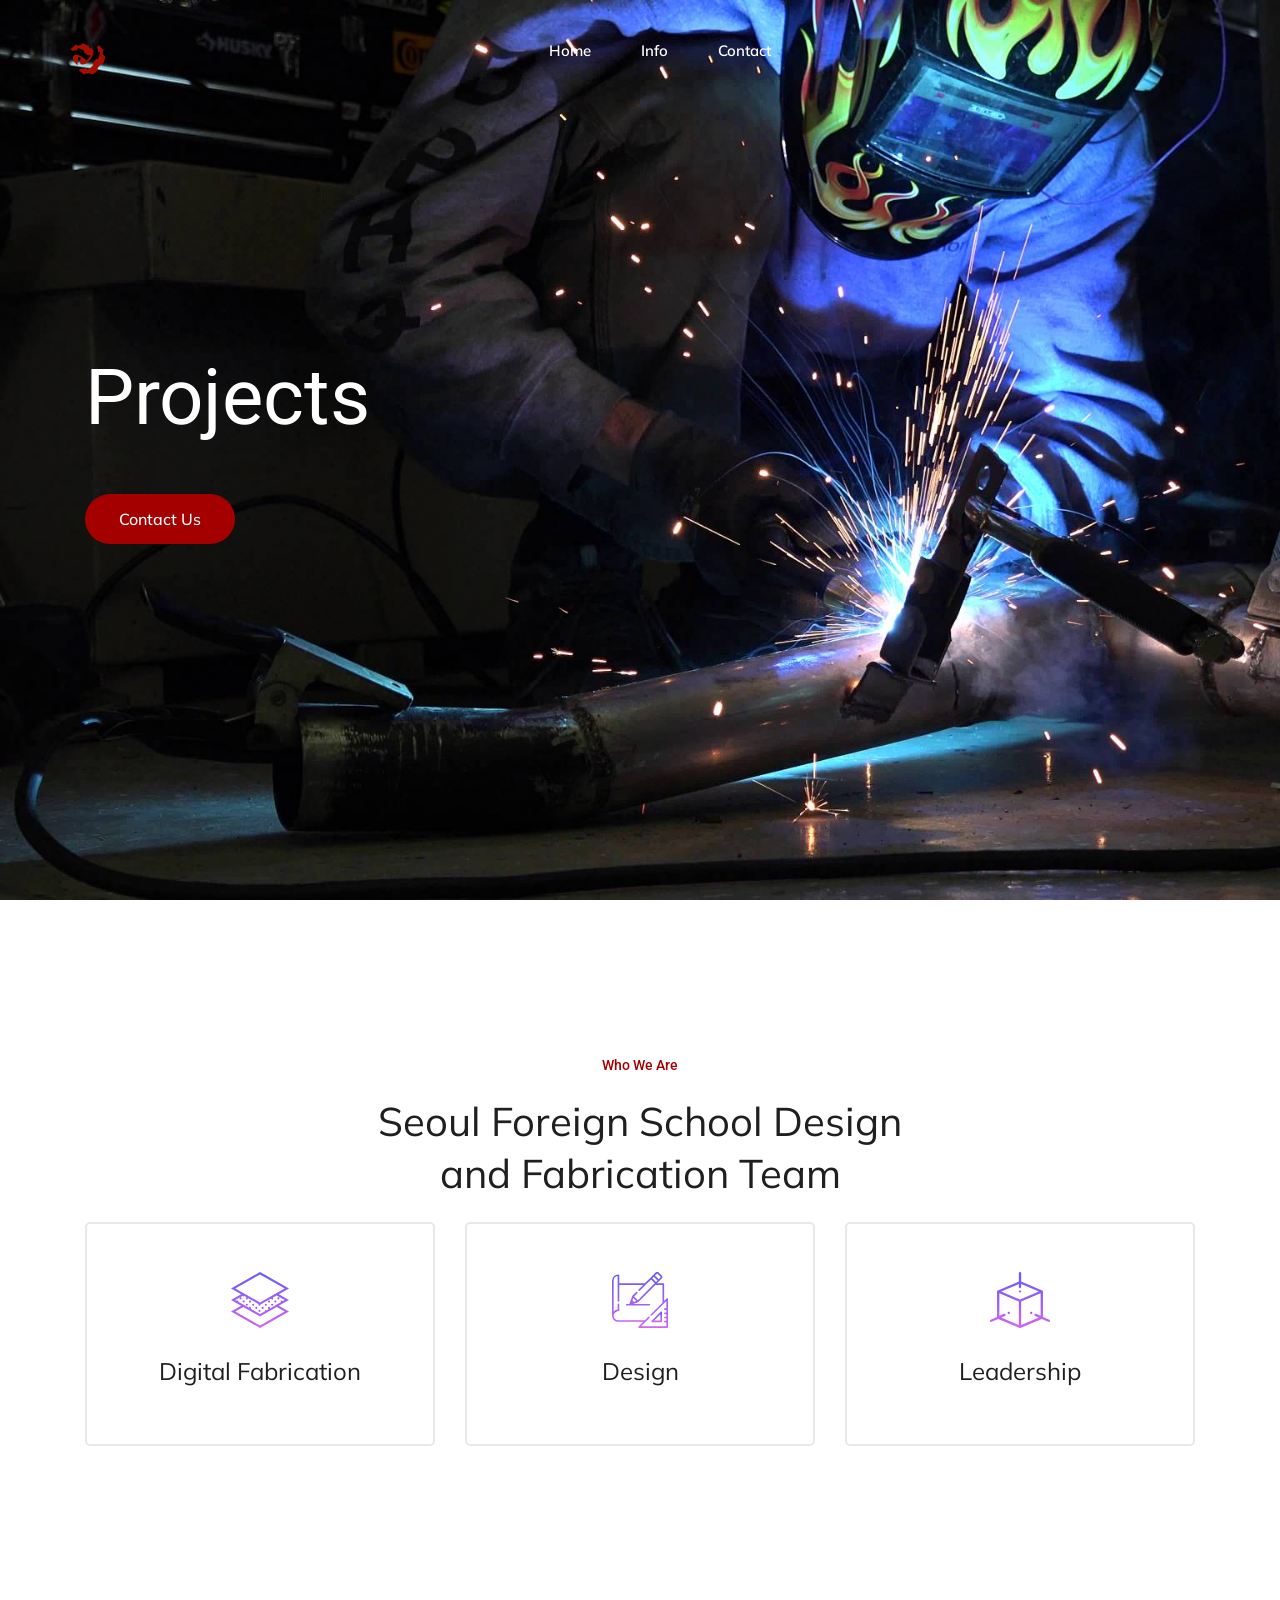
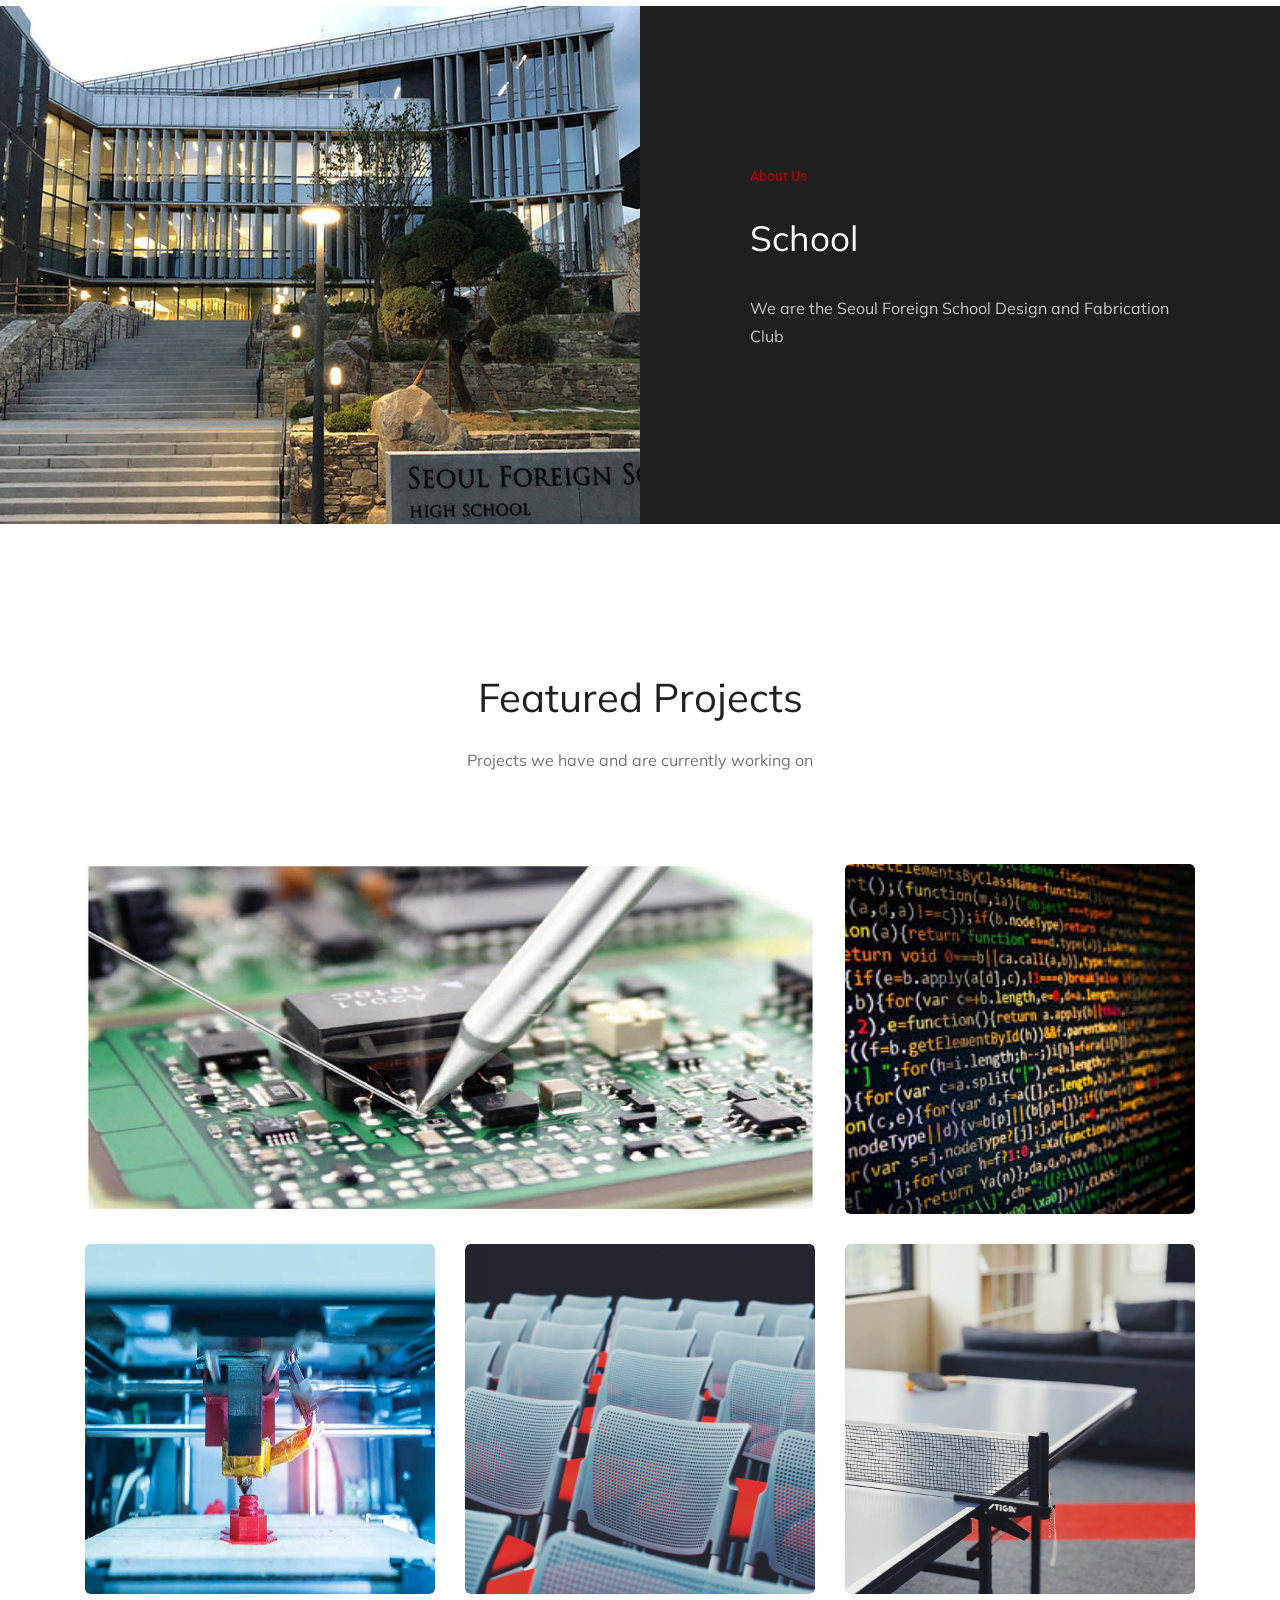
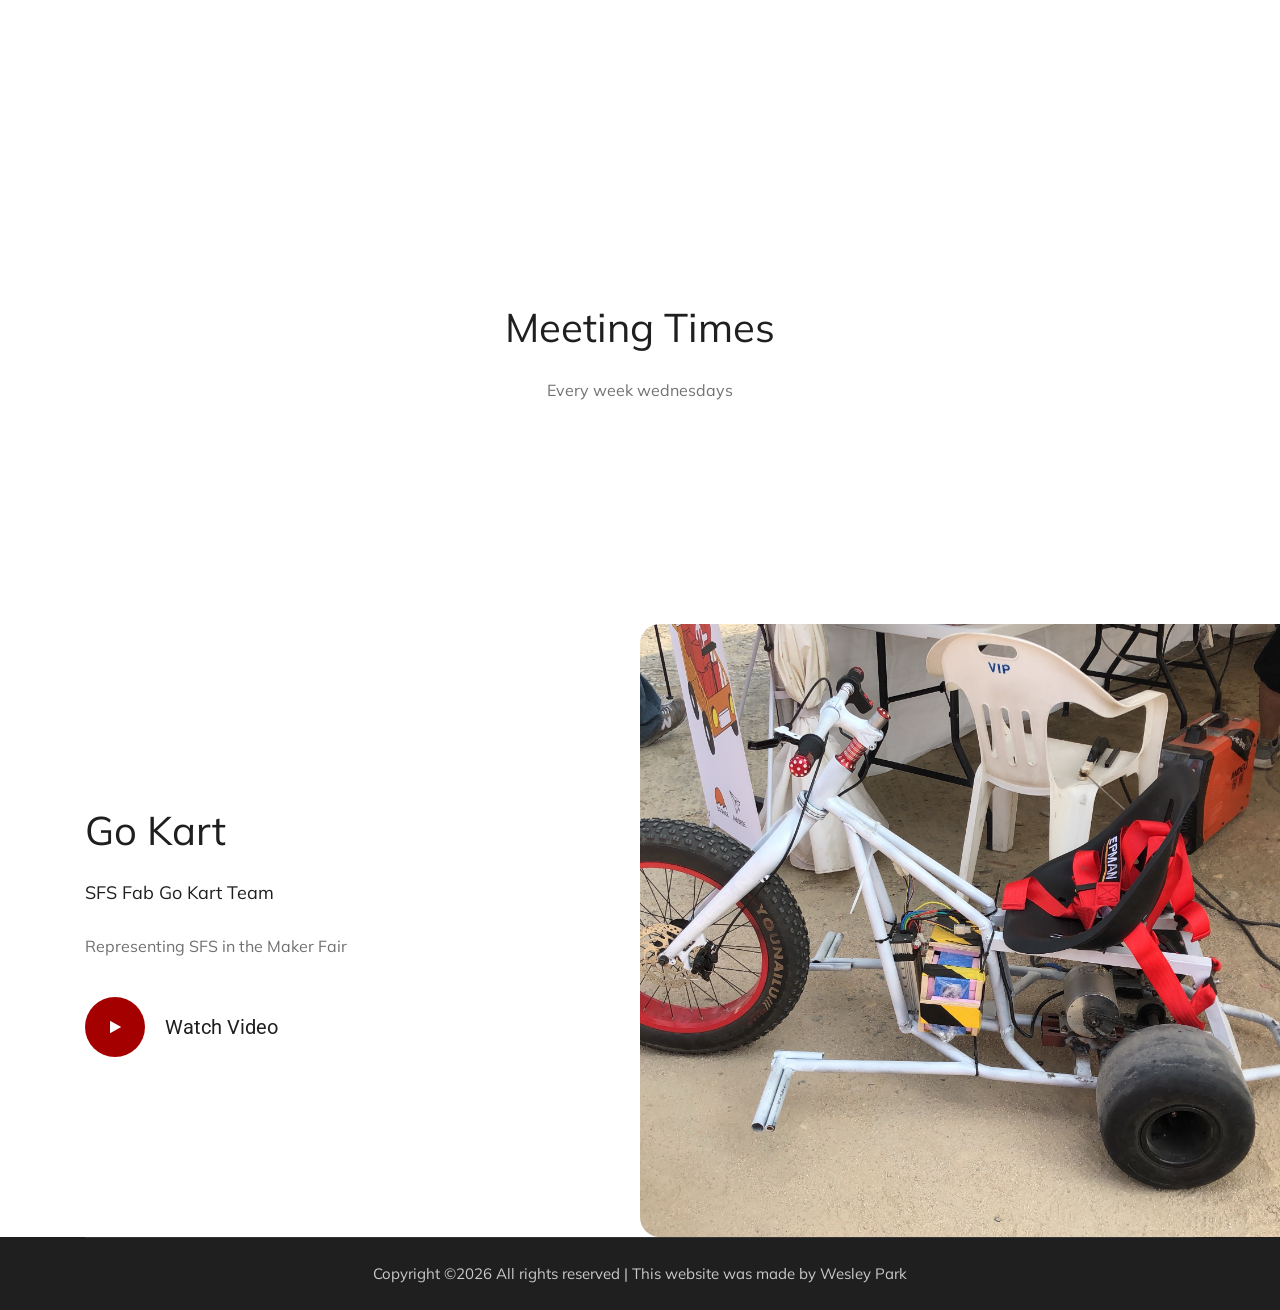
==== commit 508fe01d: "Kibeck Kibeck Kibeck Kibeck" ====
--- a/index.html
+++ b/index.html
@@ -40,8 +40,8 @@
                             <div class="main-menu  d-none d-lg-block text-center">
                                 <nav>
                                     <ul id="navigation">
-                                        <li><a class="active" href="1.html">Home</a></li>
-                                        <li><a href="index.html">Info</a></li>
+                                        <li><a class="active" href="index.html">Home</a></li>
+                                        <li><a href="1.html">Info</a></li>
                                         <li><a href="contact.html">Contact</a></li>
                                     </ul>
                                 </nav>
@@ -95,7 +95,7 @@
                             <img src="img/svg_icon/1.svg" alt="">
                         </div>
                         <h3>Digital Fabrication</h3>
-                        <p>We build stuff</p>
+                        
                     </div>
                 </div>
                 <div class="col-xl-4 col-md-4">
@@ -104,7 +104,7 @@
                             <img src="img/svg_icon/2.svg" alt="">
                         </div>
                         <h3>Design</h3>
-                        <p>We design stuff</p>
+                        
                     </div>
                 </div>
                 <div class="col-xl-4 col-md-4">
@@ -112,8 +112,8 @@
                         <div class="icon">
                             <img src="img/svg_icon/3.svg" alt="">
                         </div>
-                        <h3>Whatever else this is</h3>
-                        <p>We also do other stuff</p>
+                        <h3>Leadership</h3>
+                        
                     </div>
                 </div>
             </div>
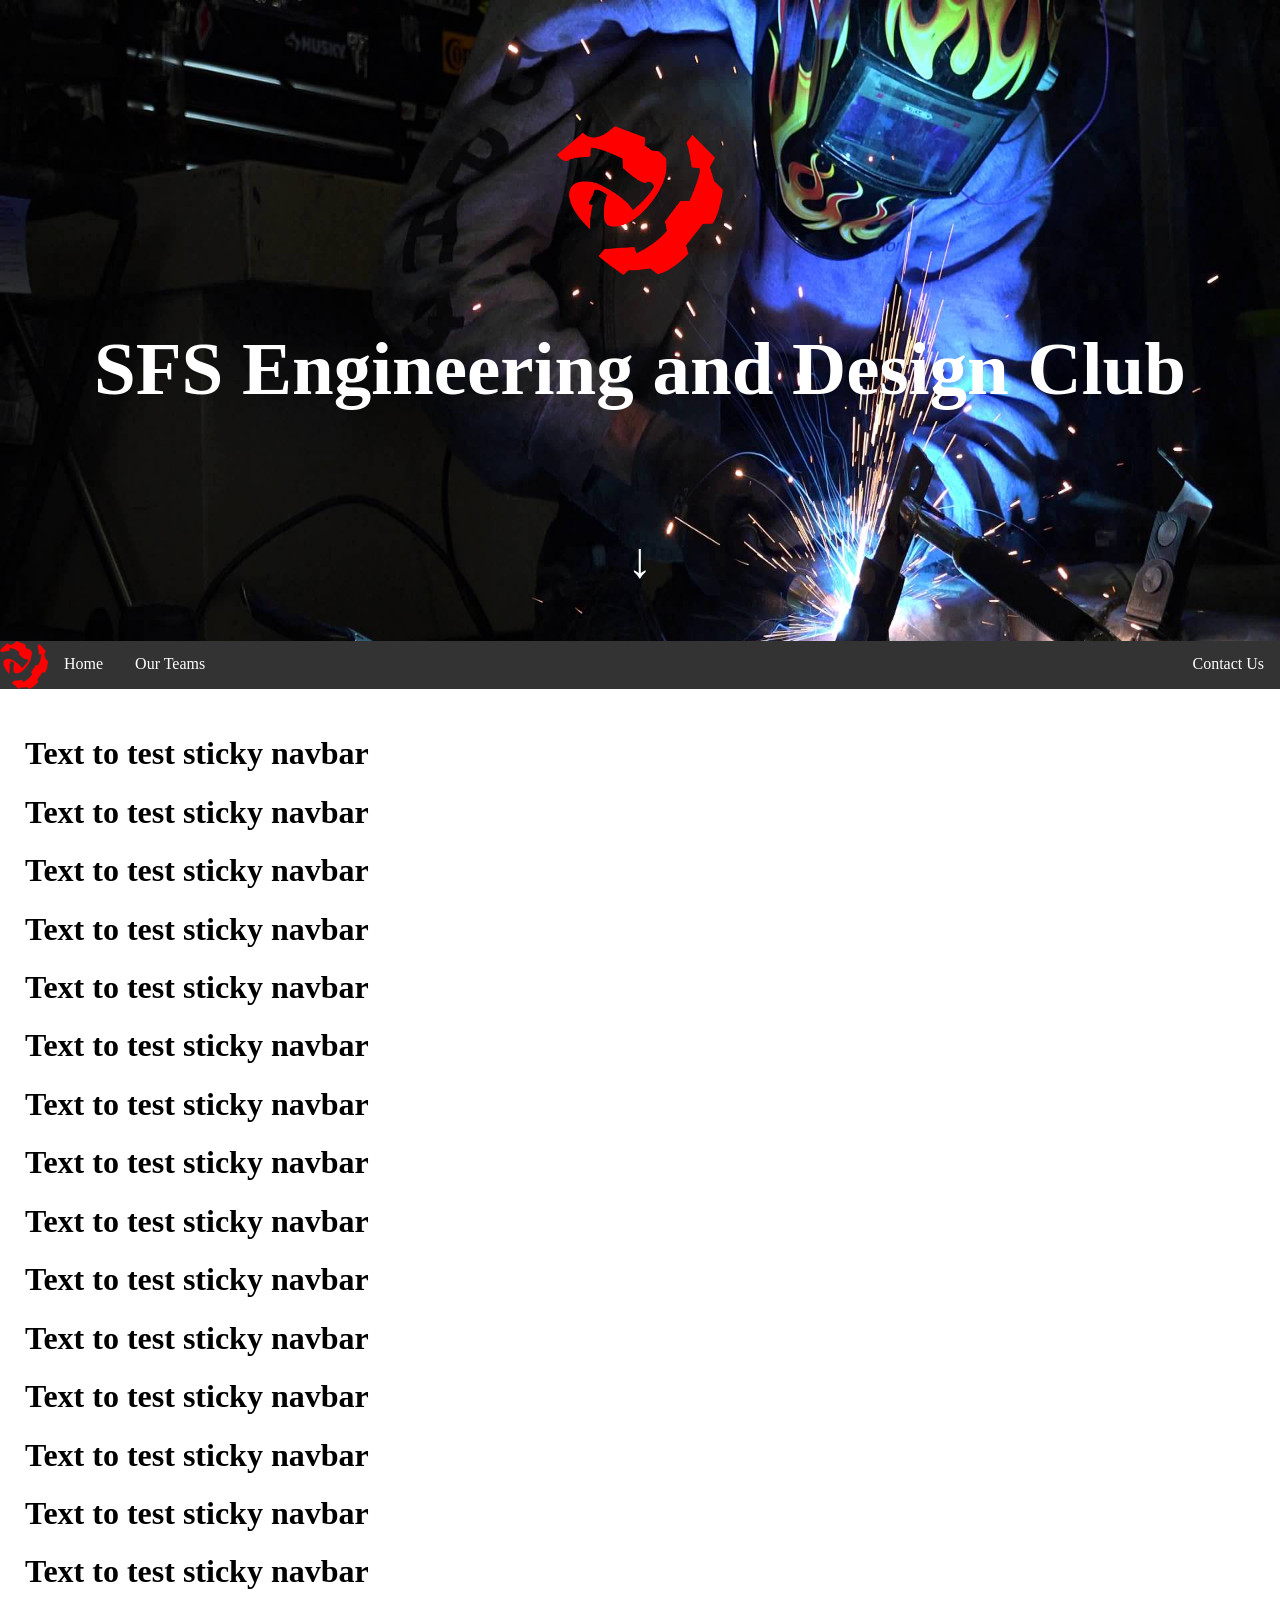
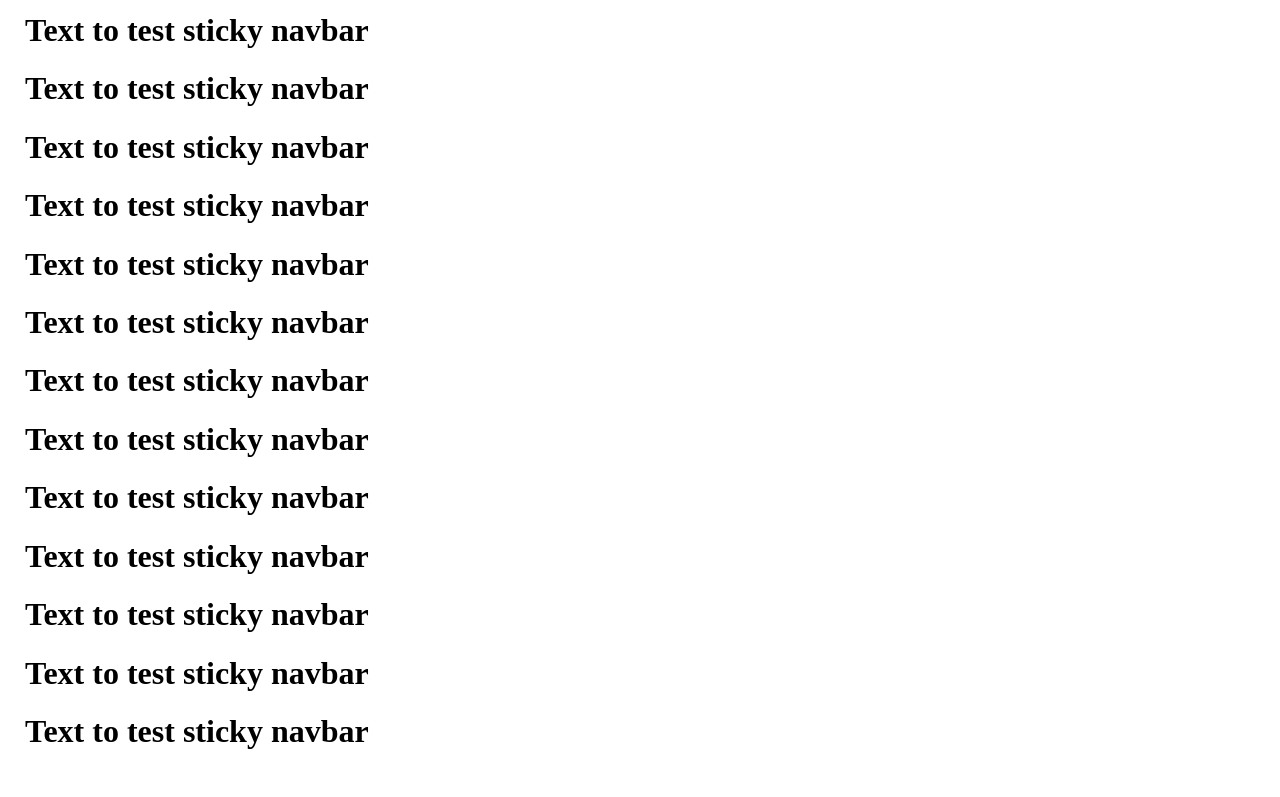
==== commit fa496722: "Lots of work done, added the APRFGraphicsKit, started new index.html file, started stylesheet.css, e" ====
--- a/index.html
+++ b/index.html
@@ -1,289 +1,94 @@
-<!doctype html>
-<html class="no-js" lang="zxx">
+﻿<!DOCTYPE html>
+<html lang="en">
+<head>
+	<title>SFS Engineering and Design Club</title>
+	<meta charset="UTF-8">
+	<meta name="keywords" content="SFS Engineering and Design">
+	<meta name="description" content="SFS Engineering and Design's Homepage">
+	<meta name="author" content="Seoul Foreign School, Alex-LeRoux-25, wesleyfpv">
+	<meta name="viewport" content="width=device-width, initial-scale=1.0">
+	<link rel="stylesheet" href="css/stylesheet.css">
+</head>
+<body>
+	<!-- <nav> -->
+	<div>
+		<br />
+		<br />
+		<br />
+		<br />
+		<br />
+		<br />
+		<br />
+		<img style="width: 48px; height: 48px; display: block; margin-left: auto; margin-right: auto; width: 13%; height: 13%;" src="images/APRFGraphicsKit/SFS-Logo.png" alt="SFS Logo">
+		<h1 style="text-align: center; color: white; font-size: 75px;">SFS Engineering and Design Club</h1>
+		<br />
+		<br />
+		<h1 style="text-align: center; color: white; font-size: 50px;">↓</h1>
+		<br />
+	</div>
+	<ul>
+		<li>
+			<a class="navImage" href="index.html" style="display: unset; background-color: none;"><img src="images/APRFGraphicsKit/SFS-Logo.png" alt="SFS Logo"></a>
+		</li>
+		<li>
+			<a href="index.html">Home</a>
+		</li>
+		<li class="dropdown">
+			<a href="" class="dropbutton">Our Teams</a>
+			<div class="dropdown-content">
+				<a href="">Arcade Machine Division</a>
+				<a href="">APRF Division</a>
+				<a href="">Go Kart Division</a>
+			</div>
+		</li>
+		<li style="float:right">
+			<a href="contact.html">Contact Us</a>
+		</li>
+		<!--
+	<li>
+		<a href="">Button</a>
+	</li>
 
-<head>
-    <meta charset="utf-8">
-    <meta http-equiv="x-ua-compatible" content="ie=edge">
-    <title>SFS Fabrication</title>
-    <meta name="description" content="">
-    <meta name="viewport" content="width=device-width, initial-scale=1">
-
-
-    <!-- CSS here -->
-    <link rel="stylesheet" href="css/bootstrap.min.css">
-    <link rel="stylesheet" href="css/font-awesome.min.css">
-    <link rel="stylesheet" href="css/themify-icons.css">
-    <link rel="stylesheet" href="css/nice-select.css">
-    <link rel="stylesheet" href="css/flaticon.css">
-    <link rel="stylesheet" href="css/gijgo.css">
-    <link rel="stylesheet" href="css/animate.min.css">
-    <link rel="stylesheet" href="css/slick.css">
-    <link rel="stylesheet" href="css/slicknav.css">
-    <link rel="stylesheet" href="css/style.css">
-</head>
-
-<body>
-
-    <header>
-        <div class="header-area ">
-            <div id="sticky-header" class="main-header-area">
-                <div class="container-fluid p-0">
-                    <div class="row align-items-center no-gutters">
-                        <div class="col-xl-2 col-lg-2">
-                            <div class="logo-img">
-                                <a href="index.html">
-                                    <img src="img/Logo1.png" alt="">
-                                </a>
-                            </div>
-                        </div>
-                        <div class="col-xl-8 col-lg-8">
-                            <div class="main-menu  d-none d-lg-block text-center">
-                                <nav>
-                                    <ul id="navigation">
-                                        <li><a class="active" href="index.html">Home</a></li>
-                                        <li><a href="1.html">Info</a></li>
-                                        <li><a href="contact.html">Contact</a></li>
-                                    </ul>
-                                </nav>
-                            </div>
-                        </div>
-
-                        <div class="col-12">
-                            <div class="mobile_menu d-block d-lg-none"></div>
-                        </div>
-                    </div>
-                </div>
-            </div>
-        </div>
-    </header>
-    <!-- header-end -->
-
-    <!-- slider_area_start -->
-    <div class="slider_area">
-        <div class="single_slider  d-flex align-items-center slider_bg_1 overlay">
-            <div class="container">
-                <div class="row align-items-center justify-content-start">
-                    <div class="col-lg-10 col-md-10">
-                        <div class="slider_text">
-                            <h3 class="wow fadeInLeft" data-wow-duration="1s" data-wow-delay=".1s">
-                                Projects
-                            </h3>
-                            <a class="boxed-btn3 wow fadeInLeft"  data-wow-duration="1s" data-wow-delay=".2s" href="contact.html">Contact Us</a>
-                        </div>
-                    </div>
-                </div>
-            </div>
-        </div>
-    </div>
-    <!-- slider_area_end -->
-
-    <!-- service_area  -->
-    <div class="service_area">
-        <div class="container">
-            <div class="row justify-content-center">
-                <div class="col-lg-6">
-                    <div class="section_title text-center mb-70">
-                        <span class="wow fadeInUp" data-wow-duration="1s" data-wow-delay=".1s" >Who we are</span>
-                        <h3 class="wow fadeInUp" data-wow-duration="1.2s" data-wow-delay=".2s">Seoul Foreign School Design and Fabrication Team</h3>
-                    </div>
-                </div>
-            </div>
-            <div class="row">
-                <div class="col-xl-4 col-md-4">
-                    <div class="single_service text-center wow fadeInLeft" data-wow-duration="1.2s" data-wow-delay=".4s">
-                        <div class="icon">
-                            <img src="img/svg_icon/1.svg" alt="">
-                        </div>
-                        <h3>Digital Fabrication</h3>
-                        
-                    </div>
-                </div>
-                <div class="col-xl-4 col-md-4">
-                    <div class="single_service text-center wow fadeInUp" data-wow-duration="1s" data-wow-delay=".3s">
-                        <div class="icon">
-                            <img src="img/svg_icon/2.svg" alt="">
-                        </div>
-                        <h3>Design</h3>
-                        
-                    </div>
-                </div>
-                <div class="col-xl-4 col-md-4">
-                    <div class="single_service text-center wow fadeInRight" data-wow-duration="1.2s" data-wow-delay=".4s">
-                        <div class="icon">
-                            <img src="img/svg_icon/3.svg" alt="">
-                        </div>
-                        <h3>Leadership</h3>
-                        
-                    </div>
-                </div>
-            </div>
-        </div>
-    </div>
-    <!--/ service_area  -->
-
-    <div class="about_area">
-        <div class="container">
-            <div class="row justify-content-end">
-                <div class="col-lg-5 offset-lg-1">
-                    <div class="about_info">
-                        <div class="section_title white_text">
-                            <span class="wow fadeInUp" data-wow-duration="1s" data-wow-delay=".3s">About Us</span>
-                            <h3 class="wow fadeInUp" data-wow-duration="1s" data-wow-delay=".4s">School</h3>
-                            <p class="mid_text wow fadeInUp" data-wow-duration="1s" data-wow-delay=".5s">We are the Seoul Foreign School Design and Fabrication Club</p>
-                        </div>
-                    </div>
-                </div>
-            </div>
-        </div>
-    </div>
-
-    
-
-    <!-- portfolio_image_area  -->
-    <div class="portfolio_image_area">
-        <div class="container">
-            <div class="row justify-content-center">
-                <div class="col-lg-6">
-                    <div class="section_title text-center mb-90">
-                        <h3 class="wow fadeInUp" data-wow-duration="1s" data-wow-delay=".3s">Featured Projects</h3>
-                        <p class="wow fadeInUp" data-wow-duration="1s" data-wow-delay=".4s">Projects we have and are currently working on</p>
-                    </div>
-                </div>
-            </div>
-            <div class="row">
-                <div class="col-lg-8 col-md-12">
-                    <div class="single_Portfolio wow fadeInUp" data-wow-duration="1s" data-wow-delay=".3s">
-                        <div class="portfolio_thumb">
-                            <img src="img/portfolio/1.jpg" alt="">
-                        </div>
-                        <div class="portfolio_hover">
-                            <div class="title">
-                                <span>Project 1</span>
-                                    <h3>Coding Projects</h3>
-                            </div>
-                        </div>
-                    </div>
-                </div>
-                <div class="col-lg-4 col-md-6">
-                    <div class="single_Portfolio wow fadeInUp" data-wow-duration="1s" data-wow-delay=".4s">
-                        <div class="portfolio_thumb">
-                            <img src="img/portfolio/2.jpeg" alt="">
-                        </div>
-                        <div class="portfolio_hover">
-                            <div class="title">
-                                <span>Project 2</span>
-                                    <h3>What we have been doing</h3>
-                            </div>
-                        </div>
-                    </div>
-                </div>
-                <div class="col-lg-4 col-md-6 col-lg-4">
-                    <div class="single_Portfolio wow fadeInUp" data-wow-duration="1s" data-wow-delay=".5s">
-                        <div class="portfolio_thumb">
-                            <img src="img/portfolio/3.jpg" alt="">
-                        </div>
-                        <div class="portfolio_hover">
-                            <div class="title">
-                                <span>Project 3</span>
-                                    <h3>3d Printing</h3>
-                            </div>
-                        </div>
-                    </div>
-                </div>
-                <div class="col-lg-4 col-md-6 col-lg-4">
-                    <div class="single_Portfolio wow fadeInUp" data-wow-duration="1s" data-wow-delay=".6s">
-                        <div class="portfolio_thumb">
-                            <img src="img/portfolio/4.png" alt="">
-                        </div>
-                        <div class="portfolio_hover">
-                            <div class="title">
-                                <span>Project 4</span>
-                                    <h3>What we have been doing</h3>
-                            </div>
-                        </div>
-                    </div>
-                </div>
-                <div class="col-lg-4 col-md-6 col-lg-4">
-                    <div class="single_Portfolio wow fadeInUp" data-wow-duration="1s" data-wow-delay=".7s">
-                        <div class="portfolio_thumb">
-                            <img src="img/portfolio/5.png" alt="">
-                        </div>
-                        <div class="portfolio_hover">
-                            <div class="title">
-                                <span>Project 5</span>
-                                    <h3>What we have been doing</h3>
-                            </div>
-                        </div>
-                    </div>
-                </div>
-            </div>
-        </div>
-    </div>
-    <!--/ portfolio_image_area  -->
-
-     <!-- portfolio_image_area  -->
-     <div class="portfolio_image_area">
-        <div class="container">
-            <div class="row justify-content-center">
-                <div class="col-lg-6">
-                    <div class="section_title text-center mb-90">
-                        <h3 class="wow fadeInUp" data-wow-duration="1s" data-wow-delay=".3s">Meeting Times</h3>
-                        <p class="wow fadeInUp" data-wow-duration="1s" data-wow-delay=".4s">Every week wednesdays</p>
-                    </div>
-                </div>
-            </div>
-          
-                </div>
-                
-                </div>
-            </div>
-        </div>
-    </div>
-    <!--/ portfolio_image_area  -->
-
-    <div class="how_we_work_area">
-        <div class="container">
-            <div class="row">
-                <div class="col-lg-5">
-                    <div class="work_info">
-                        <div class="section_title">
-                            <h3 class="wow fadeInLeft" data-wow-duration="1s" data-wow-delay=".3s">Go Kart</h3>
-                            <p class="mid_text wow fadeInLeft" data-wow-duration="1s" data-wow-delay=".4s">SFS Fab Go Kart Team</p>
-                            <p class="last_p wow fadeInRight" data-wow-duration="1s" data-wow-delay=".5s">Representing SFS in the Maker Fair</p>
-                        </div>
-                        <div class="video_watch d-flex align-items-center">
-                            <div class="play_btn wow fadeInUp" data-wow-duration="1s" data-wow-delay=".6s">
-                                <a href="https://www.youtube.com" class="video_icon popup-video"> <i class="fa fa-play"></i> </a>
-                            </div>
-                           <span class="wow fadeInLeft" data-wow-duration="1s" data-wow-delay=".7s"> Watch Video</span>
-                        </div>
-                    </div>
-                </div>
-            </div>
-        </div>
-    </div>
-
-
-
-    <!-- footer start -->
-    <footer class="footer">
-
-        </div>
-        <div class="copy-right_text">
-            <div class="container">
-                <div class="footer_border"></div>
-                <div class="row">
-                    <div class="col-xl-12">
-                        <p class="copy_right text-center wow fadeInUp" data-wow-duration="1s" data-wow-delay="1.3s">
-Copyright &copy;<script>document.write(new Date().getFullYear());</script> All rights reserved | This website was made by Wesley Park</a>
-                        </p>
-                    </div>
-                </div>
-            </div>
-        </div>
-    </footer>
-
-
+	<li class="dropdown">
+		<a href="" class="dropbutton">Button v2</a>
+		<div class="dropdown-content">
+			<a href="">Drop 1</a>
+			<a href="">Drop 2</a>
+			<a href="">Drop 3</a>
+		</div>
+	</li>
+	-->
+	</ul>
+	<!-- </nav> -->
+	<main>
+		<h1>Text to test sticky navbar</h1>
+		<h1>Text to test sticky navbar</h1>
+		<h1>Text to test sticky navbar</h1>
+		<h1>Text to test sticky navbar</h1>
+		<h1>Text to test sticky navbar</h1>
+		<h1>Text to test sticky navbar</h1>
+		<h1>Text to test sticky navbar</h1>
+		<h1>Text to test sticky navbar</h1>
+		<h1>Text to test sticky navbar</h1>
+		<h1>Text to test sticky navbar</h1>
+		<h1>Text to test sticky navbar</h1>
+		<h1>Text to test sticky navbar</h1>
+		<h1>Text to test sticky navbar</h1>
+		<h1>Text to test sticky navbar</h1>
+		<h1>Text to test sticky navbar</h1>
+		<h1>Text to test sticky navbar</h1>
+		<h1>Text to test sticky navbar</h1>
+		<h1>Text to test sticky navbar</h1>
+		<h1>Text to test sticky navbar</h1>
+		<h1>Text to test sticky navbar</h1>
+		<h1>Text to test sticky navbar</h1>
+		<h1>Text to test sticky navbar</h1>
+		<h1>Text to test sticky navbar</h1>
+		<h1>Text to test sticky navbar</h1>
+		<h1>Text to test sticky navbar</h1>
+		<h1>Text to test sticky navbar</h1>
+		<h1>Text to test sticky navbar</h1>
+		<h1>Text to test sticky navbar</h1>
+	</main>
 </body>
-
 </html>
--- a/css/stylesheet.css
+++ b/css/stylesheet.css
@@ -0,0 +1,90 @@
+main {
+    padding-top: 25px;
+    padding-bottom: 25px;
+    padding-left: 25px;
+    padding-right: 25px;
+}
+
+html, body {
+    margin: 0;
+    padding: 0;
+}
+
+ul {
+    list-style-type: none;
+    margin: 0;
+    padding: 0;
+    background-color: #333;
+    min-height: 48px;
+    position: sticky;
+    top: 0;
+}
+
+li {
+    float: left;
+    display: inline;
+}
+
+    li img {
+        width: 48px;
+        height: 48px;
+    }
+
+    li a, .dropbutton {
+        display: inline-block;
+        color: white;
+        text-align: center;
+        padding: 14px 16px;
+        text-decoration: none;
+    }
+
+        li a:hover, .dropbutton:hover .dropbutton {
+            background-color: red;
+        }
+
+    li.dropdown {
+        display: inline-block;
+    }
+
+.dropdown-content {
+    display: none;
+    position: absolute;
+    background-color: #f9f9f9;
+    min-width: 160px;
+    box-shadow: 0px 8px 16px 0px rgba(0,0,0,0.2);
+    z-index: 1;
+}
+
+    .dropdown-content a {
+        color: white;
+        background-color: #333;
+        padding: 12px 16px;
+        text-decoration: none;
+        display: block;
+        text-align: left;
+    }
+
+        .dropdown-content a:hover {
+            background-color: #f1f1f1;
+        }
+
+.dropdown:hover .dropdown-content {
+    display: block;
+}
+
+div {
+    background-image: url('../images/welding.jpg');
+    background-repeat: no-repeat;
+    background-attachment: fixed;
+    background-size: 100% 100%;
+}
+
+a.navImage {
+    padding: 0px 0px;
+    background-color: none;
+}
+
+    a.navImage:hover {
+        padding: 0px 0px;
+        background-color: #333;
+    }
